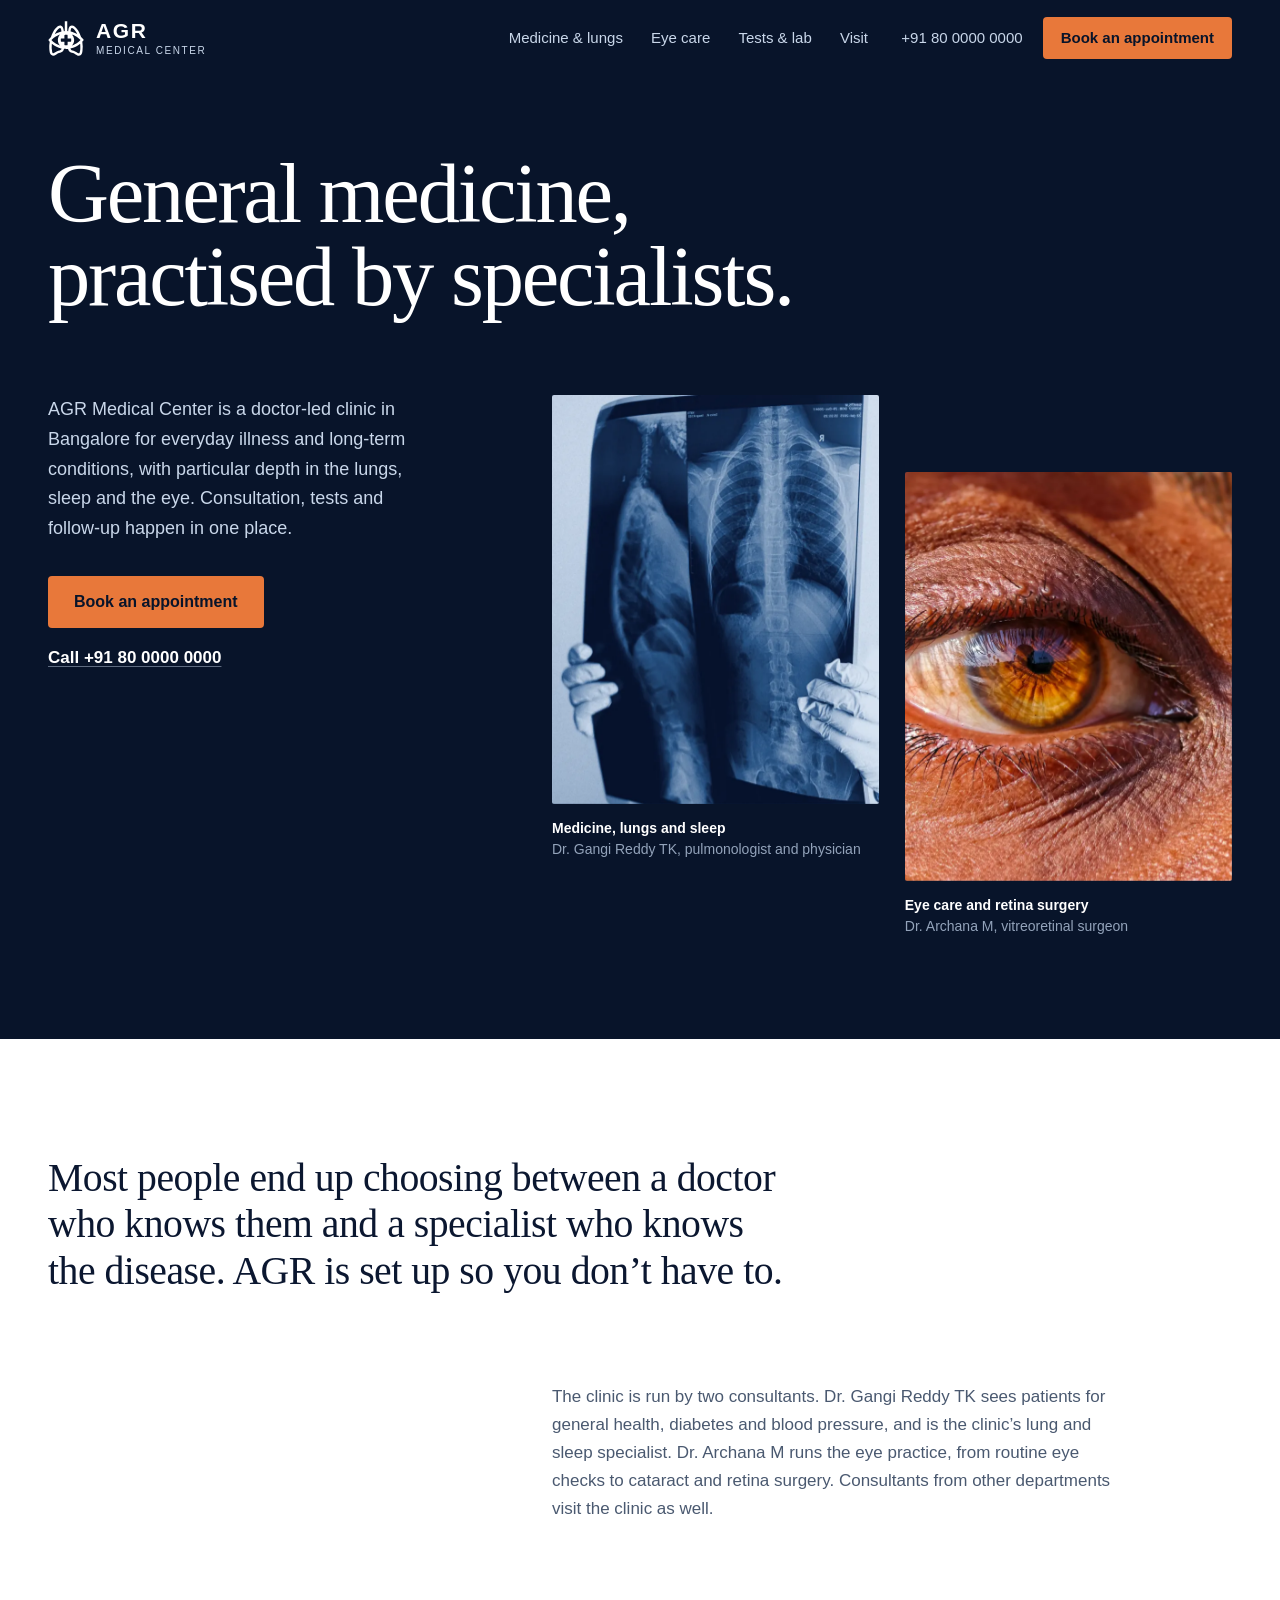
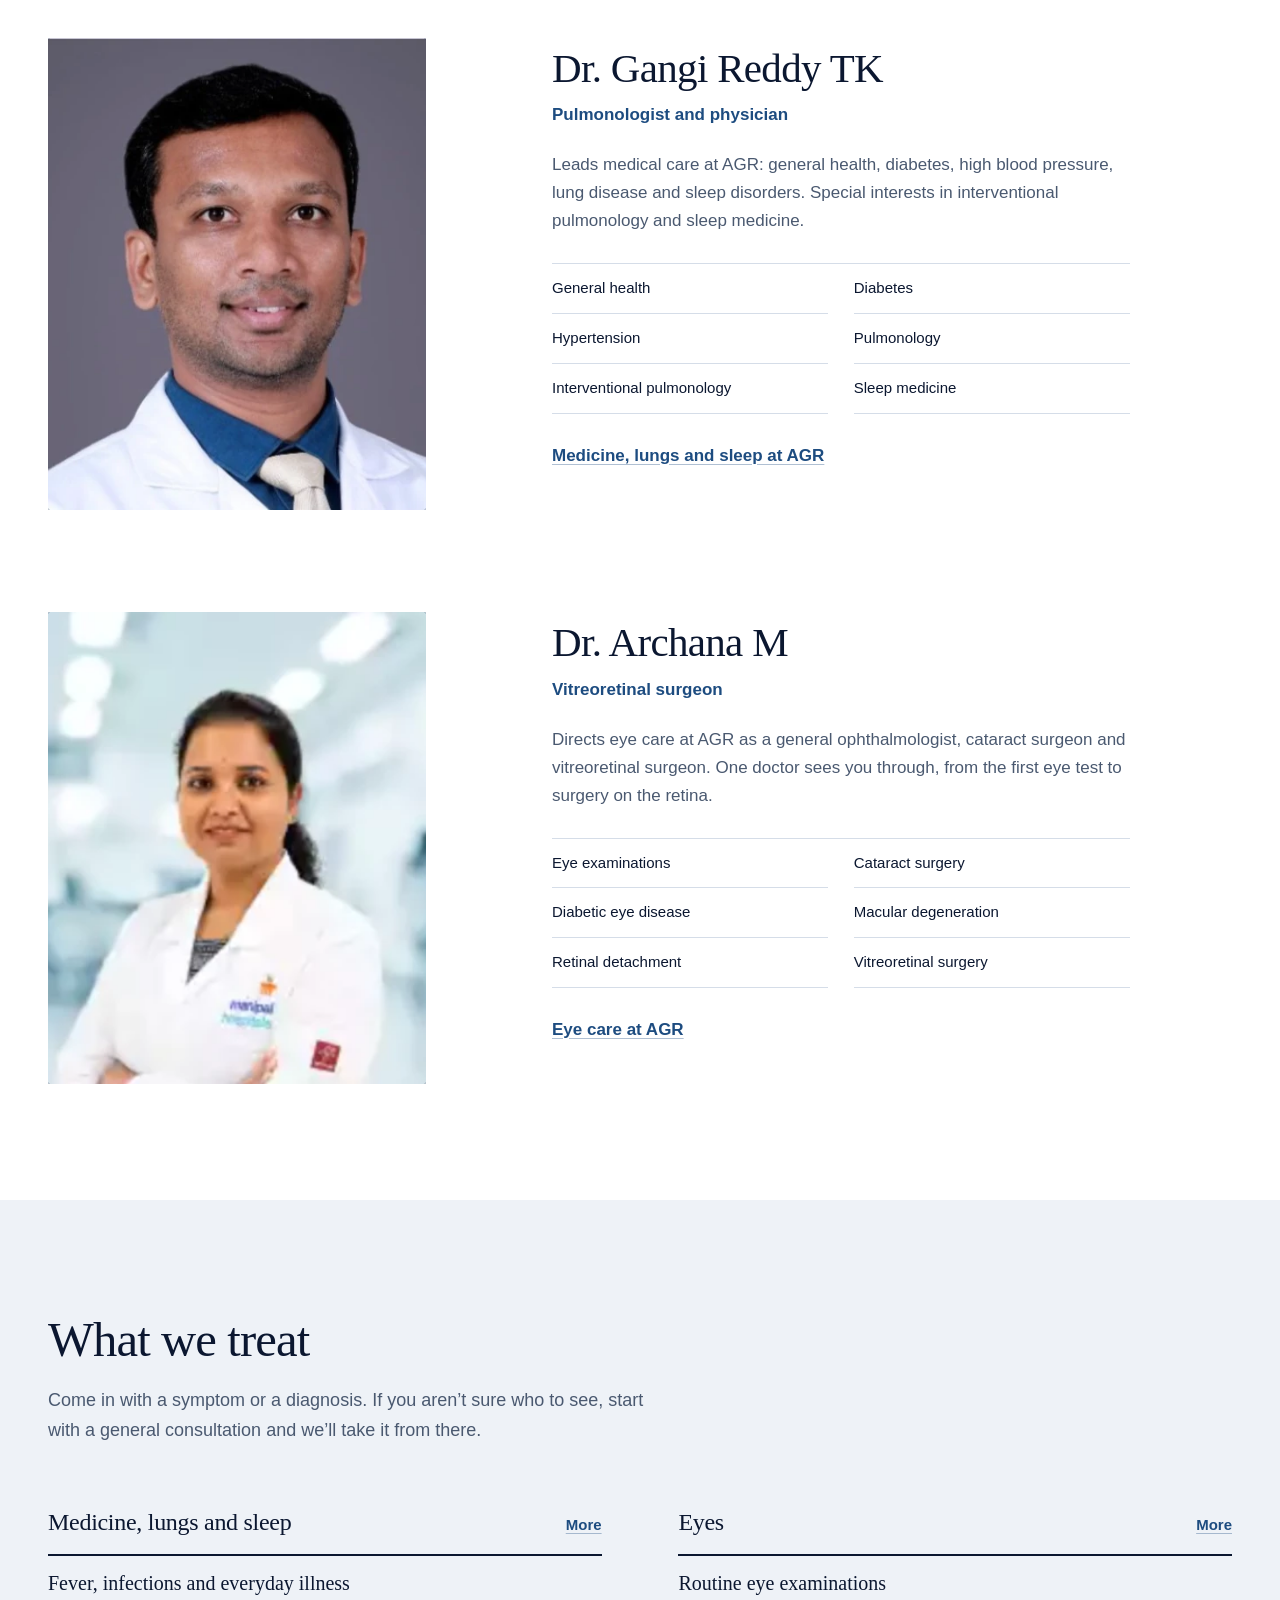
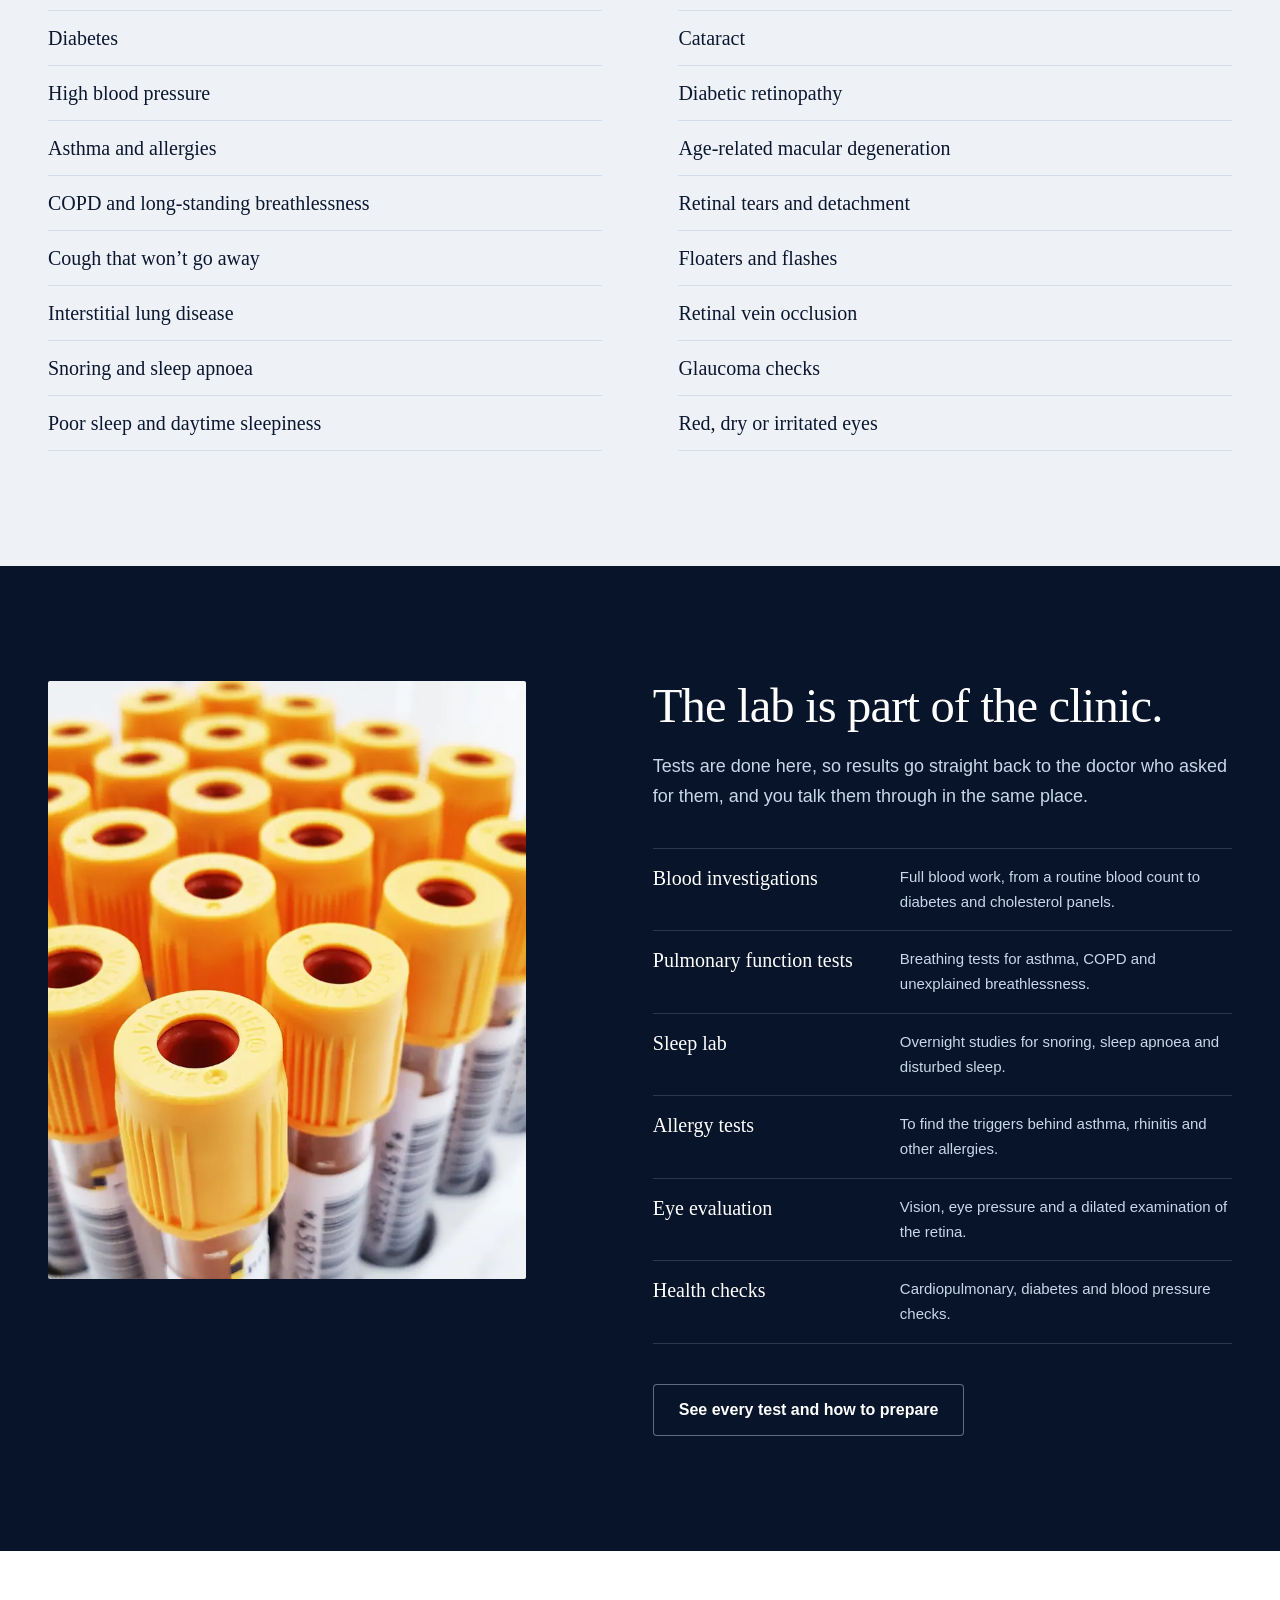
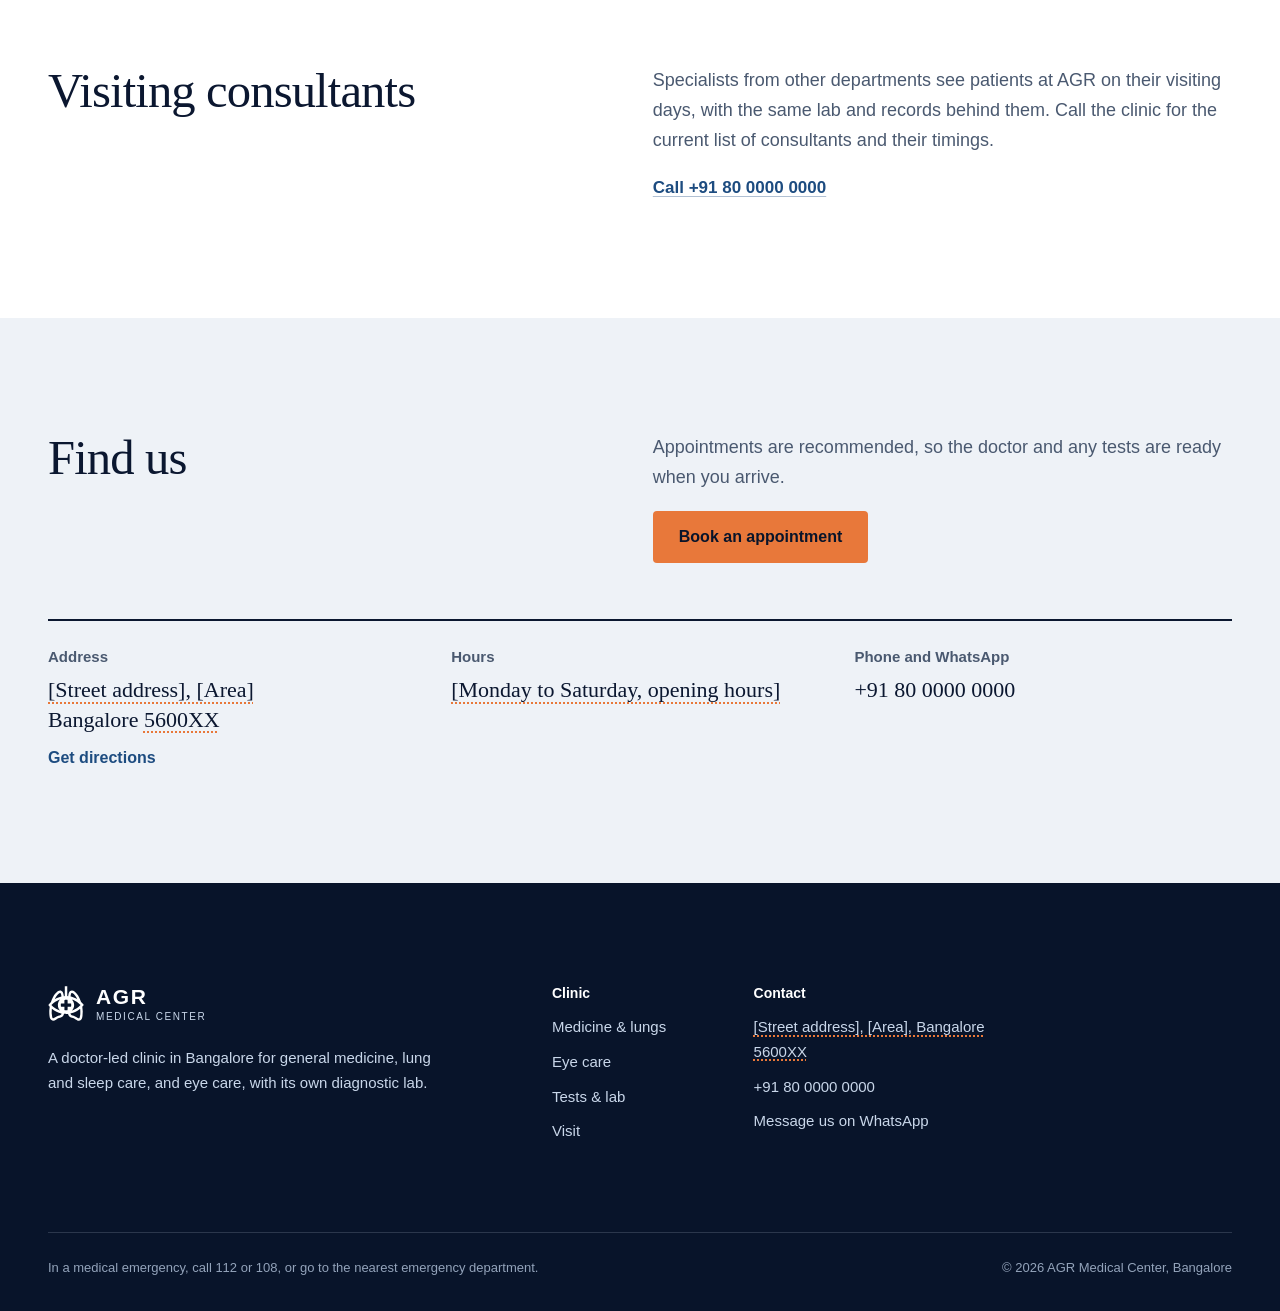
==== index.html @ 2301ff0f "Add AGR Medical Center website Moved from preetham1988/ftw-daily (agr-medical-center/) to the root o" ====
<!doctype html>
<html lang="en-IN">
<head>
  <meta charset="utf-8">
  <meta name="viewport" content="width=device-width, initial-scale=1">
  <title>AGR Medical Center, Bangalore | Medicine, lungs, sleep and eye care</title>
  <meta name="description" content="A doctor-led clinic in Bangalore. General medicine, diabetes and blood pressure care, pulmonology and sleep medicine with Dr. Gangi Reddy TK; eye care, cataract and retina surgery with Dr. Archana M. In-house lab.">
  <meta name="theme-color" content="#08142a">
  <link rel="icon" href="assets/img/favicon.svg" type="image/svg+xml">
  <link rel="apple-touch-icon" href="assets/img/apple-touch-icon.png">
  <link rel="preload" href="assets/fonts/newsreader-latin.woff2" as="font" type="font/woff2" crossorigin>
  <link rel="preload" href="assets/fonts/albert-sans-latin.woff2" as="font" type="font/woff2" crossorigin>
  <link rel="stylesheet" href="assets/css/site.css">
  <meta property="og:type" content="website">
  <meta property="og:site_name" content="AGR Medical Center">
  <meta property="og:title" content="AGR Medical Center, Bangalore">
  <meta property="og:description" content="General medicine, lungs, sleep and eye care, led by Dr. Gangi Reddy TK and Dr. Archana M.">
  <meta property="og:image" content="assets/img/og-image.jpg">
  <script type="application/ld+json">
  {
    "@context": "https://schema.org",
    "@type": "MedicalClinic",
    "name": "AGR Medical Center",
    "description": "Doctor-led clinic for general medicine, pulmonology, sleep medicine and ophthalmology, with an in-house diagnostic lab.",
    "logo": "assets/img/agr-logo-512.png",
    "telephone": "+91-80-0000-0000",
    "address": {
      "@type": "PostalAddress",
      "streetAddress": "[Street address], [Area]",
      "addressLocality": "Bangalore",
      "addressRegion": "Karnataka",
      "postalCode": "5600XX",
      "addressCountry": "IN"
    },
    "medicalSpecialty": ["PrimaryCare", "Pulmonary", "Optometric", "LaboratoryScience"],
    "availableService": [
      {"@type": "MedicalTest", "name": "Pulmonary function test"},
      {"@type": "MedicalTest", "name": "Sleep study"},
      {"@type": "MedicalTest", "name": "Allergy test"},
      {"@type": "MedicalTest", "name": "Blood investigations"},
      {"@type": "MedicalTest", "name": "Eye evaluation"}
    ],
    "employee": [
      {"@type": "Physician", "name": "Dr. Gangi Reddy TK", "description": "Pulmonologist and physician. Special interests: interventional pulmonology, sleep medicine."},
      {"@type": "Physician", "name": "Dr. Archana M", "description": "Vitreoretinal surgeon. General ophthalmology, cataract surgery and retina surgery."}
    ]
  }
  </script>
</head>
<body>
<!-- @header -->
<svg class="visually-hidden" aria-hidden="true" focusable="false"><symbol id="agr-mark" viewBox="0 0 690 670"><path fill="currentColor" fill-rule="evenodd" d="M 322 99.5 C 322 173.5,321.7 193.1,320.8 193.5 C 320.1 193.7,316.1 194,311.8 194.3 L 304.2 194.7 303 186.6 C 295.4 132.7,282.4 104.8,259.2 93.1 C 224.3 75.5,180.2 96.1,136.6 150.5 C 108.1 186.2,78.5 241.9,61.4 292.4 L 56 308.2 40.6 324.4 C 26.1 339.5,13.3 354.3,8.1 361.8 L 5.8 365.1 13.3 374.3 C 17.4 379.4,23.6 386.7,27.1 390.6 L 33.6 397.8 30.9 416.7 C 25.6 454.2,24.8 463.2,24.3 491.3 C 23.3 545.9,31.6 607.2,43.1 629 C 55.4 652.3,78 665.1,104.5 663.7 C 122.4 662.7,133.8 658.1,160.2 641.4 C 188.9 623.2,203.1 616.6,229.8 609.4 C 259.2 601.4,270.5 595.6,283.8 581.6 C 293.1 571.8,302.6 552.1,305.6 536.6 C 306.2 533,306.2 533,310.4 533.8 C 312.6 534.2,330.3 534.5,349.6 534.5 L 384.8 534.5 385.8 539 C 387.6 546.9,394.9 564.6,398.9 570.7 C 403.9 578.4,414.2 588.7,422.8 594.4 C 432.5 600.8,441.8 604.5,459.6 609.1 C 488.4 616.5,497.5 620.6,529.5 640.5 C 560.4 659.8,568.3 663,586.5 663.7 C 605.2 664.5,617.7 660.6,631 649.8 C 648.2 635.9,654.4 620.1,660.9 574.3 C 669 517.2,668 460.3,657.9 403.7 L 656.9 397.9 665.3 388.2 C 675.8 376,684 365.5,684 364.2 C 684 361.5,663.9 338.1,644.4 318 L 634.2 307.5 628.5 291 C 600.6 210.8,560.6 147,515.3 110.7 C 468.4 73.1,420.6 81.2,400.9 130.1 C 395.7 143.1,389.6 169.5,387.4 188.2 L 386.8 194 379.5 194 C 375.4 194,371.5 193.7,370.6 193.4 C 369.2 192.8,369 183.6,369 99.4 L 369 6 345.5 6 L 322 6 322 99.5 M 226.5 134.4 C 199.2 143.1,160.3 188.2,133.1 242.8 C 129.7 249.5,127.2 255,127.4 255 C 127.6 255,131.8 252.5,136.6 249.4 C 165.2 231.5,206.5 214.3,242.7 205.2 L 257.4 201.4 257.2 196.5 C 256.4 182.4,252.1 160.9,247.8 150 C 242 135.1,236.7 131.2,226.5 134.4 M 452.8 135 C 444.6 139.4,436.4 164.5,433.5 194.2 L 432.8 200.9 437.1 202 C 452.8 205.9,458.8 207.6,469 210.7 C 498.2 219.7,538.8 238.4,558.7 252.1 C 561.1 253.8,563 254.8,563 254.5 C 563 253.3,550.4 228.9,544.2 218.1 C 514.4 166.1,470 125.8,452.8 135 M 216.5 262.9 C 163.9 282.2,114.8 314.6,75.3 356.1 L 67 364.7 73.8 371.6 C 105.3 404.1,145.2 432.9,184 451.3 C 196.9 457.5,229.3 471,229.9 470.5 C 230.1 470.3,228.2 467.7,225.6 464.9 C 210.1 447.6,197.6 421.8,192.4 396.2 C 182.7 348.1,194.6 300.2,225.3 264.7 C 228 261.5,230.1 258.8,229.9 258.5 C 229.7 258.3,223.6 260.3,216.5 262.9 M 460 258.6 C 460 258.9,462.7 262.1,465.9 265.6 C 495.5 298,508.3 349.7,498.5 397.5 C 493.7 420.5,481.1 446,465.3 464.7 C 458.9 472.2,458.4 472.2,477 464.8 C 530.3 443.3,574.9 414,613.9 374.6 L 623.3 365.1 619.1 360.1 C 607.6 346.3,577.4 320,556.6 305.5 C 537.9 292.6,510.1 277.5,488.6 268.6 C 477.8 264.1,460 257.9,460 258.6 M 319.4 266.2 C 314.9 268.4,314.6 270.3,314.6 302.8 L 314.5 333.5 282.7 334 C 251 334.5,250.8 334.5,249 336.8 C 246.4 340,245.8 346.7,246.2 369.2 C 246.5 387.3,246.7 389.1,248.6 391.7 C 249.7 393.2,251.8 394.8,253.1 395.1 C 254.4 395.5,268.9 395.8,285.2 395.9 L 315 396 315 427.5 L 315 459.1 317.4 461.5 C 320.6 464.7,326.4 465.3,350.1 464.8 C 362.9 464.6,370.2 464.1,371.6 463.3 C 375.5 461,376 457.2,376 425.9 L 376 396 405.8 395.9 C 422.1 395.8,436.6 395.5,437.9 395.1 C 439.2 394.8,441.3 393.2,442.4 391.7 C 444.4 389,444.5 387.7,444.5 365.2 C 444.4 339.7,443.9 336.7,439.5 335 C 438 334.4,423.9 334,406.4 334 L 376 334 376 303.6 C 376 286.6,375.6 272,375 270.6 C 373.1 265.5,370.2 265,344.8 265.1 C 330.9 265.1,320.6 265.6,319.4 266.2 M 73.6 442.2 C 67.6 492.6,69.7 541.7,79.6 589.5 C 83.4 607.6,86.1 612.7,93.5 616.1 C 102.6 620.3,109.8 618,131.3 604.2 C 166.9 581.2,186.3 572.3,220 563.5 C 237.9 558.8,241.8 557.2,247.4 552 C 252 547.8,257 537.6,258.4 529.9 L 259 526.3 250.8 524.5 C 195.7 512.8,126.7 479.1,80.4 441.4 C 77.5 439,74.8 437,74.6 437 C 74.4 437,74 439.4,73.6 442.2 M 611.5 440.5 C 609.3 442.3,600.5 448.8,592 454.9 C 546.7 487.3,495.7 511,444.5 523.5 C 438.4 524.9,433 526.3,432.3 526.5 C 430.8 527,433.2 536.5,436.5 543 C 439.4 548.7,446.6 555.5,452.6 558.1 C 455.2 559.1,462.7 561.4,469.4 563.1 C 500.9 571,521.4 579.9,549 597.6 C 570.6 611.5,575.2 614.2,580.3 616.2 C 591.1 620.3,600.7 617.2,605.2 608 C 609.7 598.8,616.4 563.8,619.1 535.6 C 621.2 513.3,619.1 443.5,616.1 438.4 C 615.7 437.6,614.1 438.3,611.5 440.5"/></symbol></svg>
<a class="skip-link" href="#main">Skip to content</a>
<header class="site-header">
  <div class="wrap site-header__inner">
    <a class="brand" href="index.html" aria-label="AGR Medical Center, home">
      <svg class="brand__mark" aria-hidden="true" focusable="false"><use href="#agr-mark"></use></svg>
      <span class="brand__name"><span class="brand__agr">AGR</span><span class="brand__sub">Medical Center</span></span>
    </a>
    <nav class="nav" aria-label="Main">
      <ul>
        <li><a href="medicine.html">Medicine &amp; lungs</a></li>
        <li><a href="eye-care.html">Eye care</a></li>
        <li><a href="diagnostics.html">Tests &amp; lab</a></li>
        <li><a href="visit.html">Visit</a></li>
      </ul>
    </nav>
    <div class="header-actions">
      <a class="header-phone" href="tel:+918000000000">+91 80 0000 0000</a>
      <a class="btn btn--small" href="visit.html#book">Book an appointment</a>
    </div>
    <button class="menu-toggle" type="button" aria-expanded="false" aria-controls="mobile-menu">Menu</button>
  </div>
  <div class="mobile-menu" id="mobile-menu" hidden>
    <nav aria-label="Main">
      <ul>
        <li><a class="mobile-menu__link" href="index.html" aria-current="page">Home</a></li>
        <li><a class="mobile-menu__link" href="medicine.html">Medicine &amp; lungs</a></li>
        <li><a class="mobile-menu__link" href="eye-care.html">Eye care</a></li>
        <li><a class="mobile-menu__link" href="diagnostics.html">Tests &amp; lab</a></li>
        <li><a class="mobile-menu__link" href="visit.html">Visit</a></li>
      </ul>
    </nav>
    <div class="mobile-menu__foot">
      <a class="btn" href="visit.html#book">Book an appointment</a>
      <a class="btn btn--quiet" href="tel:+918000000000">Call +91 80 0000 0000</a>
    </div>
  </div>
</header>
<!-- /@header -->

<main id="main">

  <section class="hero" aria-labelledby="hero-title">
    <div class="wrap grid">
      <h1 class="hero__title" id="hero-title">General medicine, practised by specialists.</h1>

      <div class="hero__intro">
        <p class="hero__lead">AGR Medical Center is a doctor-led clinic in Bangalore for everyday illness and long-term conditions, with particular depth in the lungs, sleep and the eye. Consultation, tests and follow-up happen in one place.</p>
        <div class="hero__actions">
          <a class="btn" href="visit.html#book">Book an appointment</a>
          <a class="text-link text-link--light" href="tel:+918000000000">Call +91 80 0000 0000</a>
        </div>
      </div>

      <div class="hero__figures">
        <figure class="hero__fig hero__fig--lungs">
          <div class="frame frame--portrait">
            <img src="assets/img/lungs-xray-duo-720.webp"
                 srcset="assets/img/lungs-xray-duo-720.webp 720w, assets/img/lungs-xray-duo-1280.webp 1280w"
                 sizes="(max-width: 960px) 46vw, 28vw"
                 width="720" height="900" fetchpriority="high"
                 alt="A chest X-ray held up to the light, showing both lungs">
          </div>
          <figcaption><strong>Medicine, lungs and sleep</strong>Dr.&nbsp;Gangi Reddy&nbsp;TK, pulmonologist and physician</figcaption>
        </figure>
        <figure class="hero__fig hero__fig--eye">
          <div class="frame frame--portrait">
            <img src="assets/img/eye-iris-720.webp"
                 srcset="assets/img/eye-iris-720.webp 720w, assets/img/eye-iris-1400.webp 1400w"
                 sizes="(max-width: 960px) 46vw, 28vw"
                 width="720" height="895"
                 alt="Close-up of a brown eye">
          </div>
          <figcaption><strong>Eye care and retina surgery</strong>Dr.&nbsp;Archana&nbsp;M, vitreoretinal surgeon</figcaption>
        </figure>
      </div>
    </div>
  </section>

  <section class="section" aria-labelledby="doctors-title">
    <div class="wrap">
      <div class="grid">
        <p class="statement intro__statement">Most people end up choosing between a doctor who knows them and a specialist who knows the disease. AGR is set up so you don&rsquo;t have to.</p>
        <div class="intro__body">
          <p>The clinic is run by two consultants. Dr.&nbsp;Gangi Reddy&nbsp;TK sees patients for general health, diabetes and blood pressure, and is the clinic&rsquo;s lung and sleep specialist. Dr.&nbsp;Archana&nbsp;M runs the eye practice, from routine eye checks to cataract and retina surgery. Consultants from other departments visit the clinic as well.</p>
        </div>
      </div>

      <h2 class="visually-hidden" id="doctors-title">Your doctors</h2>
      <div class="doctors">
        <article class="doctor">
          <figure class="doctor__photo">
            <div class="frame frame--portrait">
              <img src="assets/img/dr-gangi-reddy.webp" width="502" height="538" loading="lazy" decoding="async"
                   alt="Dr. Gangi Reddy TK">
            </div>
          </figure>
          <div class="doctor__body">
            <h3 class="doctor__name">Dr.&nbsp;Gangi Reddy&nbsp;TK</h3>
            <p class="doctor__role">Pulmonologist and physician</p>
            <p class="doctor__text">Leads medical care at AGR: general health, diabetes, high blood pressure, lung disease and sleep disorders. Special interests in interventional pulmonology and sleep medicine.</p>
            <ul class="doctor__areas" aria-label="Areas of care">
              <li>General health</li>
              <li>Diabetes</li>
              <li>Hypertension</li>
              <li>Pulmonology</li>
              <li>Interventional pulmonology</li>
              <li>Sleep medicine</li>
            </ul>
            <a class="text-link doctor__link" href="medicine.html">Medicine, lungs and sleep at AGR</a>
          </div>
        </article>

        <article class="doctor">
          <figure class="doctor__photo">
            <div class="frame frame--portrait">
              <img src="assets/img/dr-archana.webp" width="508" height="420" loading="lazy" decoding="async"
                   alt="Dr. Archana M">
            </div>
          </figure>
          <div class="doctor__body">
            <h3 class="doctor__name">Dr.&nbsp;Archana&nbsp;M</h3>
            <p class="doctor__role">Vitreoretinal surgeon</p>
            <p class="doctor__text">Directs eye care at AGR as a general ophthalmologist, cataract surgeon and vitreoretinal surgeon. One doctor sees you through, from the first eye test to surgery on the retina.</p>
            <ul class="doctor__areas" aria-label="Areas of care">
              <li>Eye examinations</li>
              <li>Cataract surgery</li>
              <li>Diabetic eye disease</li>
              <li>Macular degeneration</li>
              <li>Retinal detachment</li>
              <li>Vitreoretinal surgery</li>
            </ul>
            <a class="text-link doctor__link" href="eye-care.html">Eye care at AGR</a>
          </div>
        </article>
      </div>
    </div>
  </section>

  <section class="section section--mist" aria-labelledby="treat-title">
    <div class="wrap">
      <h2 class="section-title" id="treat-title">What we treat</h2>
      <p class="section-intro">Come in with a symptom or a diagnosis. If you aren&rsquo;t sure who to see, start with a general consultation and we&rsquo;ll take it from there.</p>

      <div class="conditions">
        <div>
          <div class="conditions__head">
            <h3>Medicine, lungs and sleep</h3>
            <a class="text-link" href="medicine.html">More</a>
          </div>
          <ul class="plain-list">
            <li>Fever, infections and everyday illness</li>
            <li>Diabetes</li>
            <li>High blood pressure</li>
            <li>Asthma and allergies</li>
            <li>COPD and long-standing breathlessness</li>
            <li>Cough that won&rsquo;t go away</li>
            <li>Interstitial lung disease</li>
            <li>Snoring and sleep apnoea</li>
            <li>Poor sleep and daytime sleepiness</li>
          </ul>
        </div>
        <div>
          <div class="conditions__head">
            <h3>Eyes</h3>
            <a class="text-link" href="eye-care.html">More</a>
          </div>
          <ul class="plain-list">
            <li>Routine eye examinations</li>
            <li>Cataract</li>
            <li>Diabetic retinopathy</li>
            <li>Age-related macular degeneration</li>
            <li>Retinal tears and detachment</li>
            <li>Floaters and flashes</li>
            <li>Retinal vein occlusion</li>
            <li>Glaucoma checks</li>
            <li>Red, dry or irritated eyes</li>
          </ul>
        </div>
      </div>
    </div>
  </section>

  <section class="section section--dark" aria-labelledby="tests-title">
    <div class="wrap grid">
      <figure class="tests-band__media">
        <div class="frame frame--portrait">
          <img src="assets/img/lab-tubes-720.webp"
               srcset="assets/img/lab-tubes-720.webp 720w, assets/img/lab-tubes-1400.webp 1400w"
               sizes="(max-width: 720px) 90vw, 40vw"
               width="720" height="900" loading="lazy" decoding="async"
               alt="Blood samples in orange-capped tubes, ready for the lab">
        </div>
      </figure>
      <div class="tests-band__body on-dark">
        <h2 class="section-title" id="tests-title">The lab is part of the clinic.</h2>
        <p class="section-intro">Tests are done here, so results go straight back to the doctor who asked for them, and you talk them through in the same place.</p>
        <dl class="test-list">
          <div><dt>Blood investigations</dt><dd>Full blood work, from a routine blood count to diabetes and cholesterol panels.</dd></div>
          <div><dt>Pulmonary function tests</dt><dd>Breathing tests for asthma, COPD and unexplained breathlessness.</dd></div>
          <div><dt>Sleep lab</dt><dd>Overnight studies for snoring, sleep apnoea and disturbed sleep.</dd></div>
          <div><dt>Allergy tests</dt><dd>To find the triggers behind asthma, rhinitis and other allergies.</dd></div>
          <div><dt>Eye evaluation</dt><dd>Vision, eye pressure and a dilated examination of the retina.</dd></div>
          <div><dt>Health checks</dt><dd>Cardiopulmonary, diabetes and blood pressure checks.</dd></div>
        </dl>
        <a class="btn btn--quiet" href="diagnostics.html">See every test and how to prepare</a>
      </div>
    </div>
  </section>

  <section class="section" aria-labelledby="visiting-title">
    <div class="wrap grid">
      <div class="split__head">
        <h2 class="section-title" id="visiting-title">Visiting consultants</h2>
      </div>
      <div class="split__body">
        <p>Specialists from other departments see patients at AGR on their visiting days, with the same lab and records behind them. Call the clinic for the current list of consultants and their timings.</p>
        <p><a class="text-link" href="tel:+918000000000">Call +91 80 0000 0000</a></p>
      </div>
    </div>
  </section>

  <section class="section section--mist" aria-labelledby="find-title">
    <div class="wrap">
      <div class="grid">
        <div class="split__head">
          <h2 class="section-title" id="find-title">Find us</h2>
        </div>
        <div class="split__body">
          <p>Appointments are recommended, so the doctor and any tests are ready when you arrive.</p>
          <p><a class="btn" href="visit.html#book">Book an appointment</a></p>
        </div>
      </div>
      <div class="details">
        <div>
          <h3>Address</h3>
          <address><span class="placeholder">[Street address], [Area]</span><br>Bangalore <span class="placeholder">5600XX</span></address>
          <p class="details__more"><a class="text-link" href="https://www.google.com/maps/search/?api=1&amp;query=AGR+Medical+Center+Bangalore" target="_blank" rel="noopener">Get directions</a></p>
        </div>
        <div>
          <h3>Hours</h3>
          <p><span class="placeholder">[Monday to Saturday, opening hours]</span></p>
        </div>
        <div>
          <h3>Phone and WhatsApp</h3>
          <p><a href="tel:+918000000000">+91 80 0000 0000</a></p>
        </div>
      </div>
    </div>
  </section>

</main>

<!-- @footer -->
<footer class="site-footer">
  <div class="wrap">
    <div class="grid">
      <div class="site-footer__brand">
        <a class="brand" href="index.html" aria-label="AGR Medical Center, home">
          <svg class="brand__mark" aria-hidden="true" focusable="false"><use href="#agr-mark"></use></svg>
          <span class="brand__name"><span class="brand__agr">AGR</span><span class="brand__sub">Medical Center</span></span>
        </a>
        <p>A doctor-led clinic in Bangalore for general medicine, lung and sleep care, and eye care, with its own diagnostic lab.</p>
      </div>
      <div class="site-footer__col">
        <h2>Clinic</h2>
        <ul>
          <li><a href="medicine.html">Medicine &amp; lungs</a></li>
          <li><a href="eye-care.html">Eye care</a></li>
          <li><a href="diagnostics.html">Tests &amp; lab</a></li>
          <li><a href="visit.html">Visit</a></li>
        </ul>
      </div>
      <div class="site-footer__col site-footer__col--wide">
        <h2>Contact</h2>
        <address>
          <span class="placeholder">[Street address], [Area], Bangalore 5600XX</span>
          <a href="tel:+918000000000">+91 80 0000 0000</a>
          <a href="https://wa.me/918000000000">Message us on WhatsApp</a>
        </address>
      </div>
    </div>
    <div class="site-footer__base">
      <p>In a medical emergency, call 112 or 108, or go to the nearest emergency department.</p>
      <p>&copy; <span data-year>2026</span> AGR Medical Center, Bangalore</p>
    </div>
  </div>
</footer>
<script src="assets/js/site.js" defer></script>
<!-- /@footer -->
</body>
</html>
---- assets/css/site.css ----
/* AGR Medical Center
   Palette: midnight navy + deep blue, one orange accent.
   Type: Newsreader (headings), Albert Sans (text and interface). */

@font-face {
  font-family: 'Albert Sans';
  src: url('../fonts/albert-sans-latin.woff2') format('woff2');
  font-weight: 400 700;
  font-style: normal;
  font-display: swap;
}
@font-face {
  font-family: 'Newsreader';
  src: url('../fonts/newsreader-latin.woff2') format('woff2');
  font-weight: 300 600;
  font-style: normal;
  font-display: swap;
}
@font-face {
  font-family: 'Newsreader';
  src: url('../fonts/newsreader-italic-latin.woff2') format('woff2');
  font-weight: 300 500;
  font-style: italic;
  font-display: swap;
}

:root {
  --midnight: #08142a;
  --navy: #0f2445;
  --deep: #1d4c80;
  --sky: #c9d7ea;
  --sky-dim: #93a3ba;
  --mist: #eef2f7;
  --white: #ffffff;
  --ink: #0b1730;
  --slate: #4a5970;
  --line: #d5dde8;
  --line-dark: rgba(201, 215, 234, 0.18);
  --ember: #e8783a;
  --ember-hover: #f28c51;
  --ember-ink: #b4511a;
  --alert: #b42318;

  --serif: 'Newsreader', Georgia, 'Times New Roman', serif;
  --sans: 'Albert Sans', 'Helvetica Neue', Arial, sans-serif;

  --wrap: 1240px;
  --gutter: clamp(20px, 4vw, 48px);
  --col-gap: clamp(16px, 2vw, 28px);
  --section: clamp(72px, 9vw, 136px);
  --header-h: 76px;
}

*,
*::before,
*::after {
  box-sizing: border-box;
}

html {
  -webkit-text-size-adjust: 100%;
  scroll-padding-top: calc(var(--header-h) + 16px);
}

@media (prefers-reduced-motion: no-preference) {
  html {
    scroll-behavior: smooth;
  }
}

body {
  margin: 0;
  font-family: var(--sans);
  font-size: 1.0625rem;
  line-height: 1.65;
  color: var(--ink);
  background: var(--white);
  -webkit-font-smoothing: antialiased;
  -moz-osx-font-smoothing: grayscale;
  text-rendering: optimizeLegibility;
}

body.menu-open {
  overflow: hidden;
}

img {
  display: block;
  max-width: 100%;
  height: auto;
}

h1,
h2,
h3 {
  margin: 0;
  font-family: var(--serif);
  font-weight: 400;
  line-height: 1.1;
  letter-spacing: -0.012em;
  text-wrap: balance;
}

p {
  margin: 0 0 1em;
  text-wrap: pretty;
}

p:last-child {
  margin-bottom: 0;
}

a {
  color: inherit;
  text-underline-offset: 0.2em;
  text-decoration-thickness: 1px;
}

ul,
ol {
  margin: 0;
  padding: 0;
}

:focus-visible {
  outline: 2px solid var(--ember);
  outline-offset: 3px;
}

.visually-hidden {
  position: absolute !important;
  width: 1px;
  height: 1px;
  padding: 0;
  margin: -1px;
  overflow: hidden;
  clip: rect(0, 0, 0, 0);
  white-space: nowrap;
  border: 0;
}

.skip-link {
  position: absolute;
  left: 16px;
  top: -60px;
  z-index: 100;
  padding: 10px 16px;
  background: var(--ember);
  color: var(--midnight);
  font-weight: 600;
  text-decoration: none;
  border-radius: 4px;
}

.skip-link:focus {
  top: 12px;
}

.wrap {
  width: 100%;
  max-width: calc(var(--wrap) + 2 * var(--gutter));
  margin: 0 auto;
  padding: 0 var(--gutter);
}

.grid {
  display: grid;
  grid-template-columns: repeat(12, minmax(0, 1fr));
  column-gap: var(--col-gap);
}

/* ---------- Header ---------- */

.site-header {
  position: sticky;
  top: 0;
  z-index: 50;
  background: var(--midnight);
  color: var(--white);
  transition: box-shadow 0.25s ease;
}

.site-header.is-scrolled {
  box-shadow: 0 1px 0 var(--line-dark);
}

.site-header__inner {
  display: flex;
  align-items: center;
  gap: clamp(20px, 2.6vw, 40px);
  height: var(--header-h);
}

.brand {
  display: flex;
  align-items: center;
  gap: 12px;
  margin-right: auto;
  color: var(--white);
  text-decoration: none;
}

.brand__mark {
  flex: none;
  width: 36px;
  height: 35px;
}

.brand__name {
  display: flex;
  flex-direction: column;
  line-height: 1;
}

.brand__agr {
  font-size: 1.3125rem;
  font-weight: 700;
  letter-spacing: 0.08em;
}

.brand__sub {
  margin-top: 5px;
  font-size: 0.625rem;
  font-weight: 500;
  letter-spacing: 0.16em;
  text-transform: uppercase;
  color: var(--sky);
}

.nav ul {
  display: flex;
  gap: clamp(18px, 2.2vw, 32px);
  list-style: none;
}

.nav a {
  position: relative;
  display: block;
  padding: 8px 0;
  font-size: 0.9375rem;
  color: var(--sky);
  text-decoration: none;
  transition: color 0.2s ease;
}

.nav a:hover,
.nav a[aria-current='page'] {
  color: var(--white);
}

.nav a[aria-current='page']::after {
  content: '';
  position: absolute;
  left: 0;
  right: 0;
  bottom: 0;
  height: 2px;
  background: var(--ember);
}

.header-actions {
  display: flex;
  align-items: center;
  gap: 20px;
}

.header-phone {
  font-size: 0.9375rem;
  color: var(--sky);
  text-decoration: none;
  white-space: nowrap;
}

.header-phone:hover {
  color: var(--white);
}

.menu-toggle {
  display: none;
  min-height: 44px;
  padding: 0 16px;
  margin-right: -8px;
  background: transparent;
  color: var(--white);
  font: 600 0.9375rem/1 var(--sans);
  border: 1px solid var(--line-dark);
  border-radius: 4px;
  cursor: pointer;
}

.mobile-menu {
  position: fixed;
  inset: var(--header-h) 0 0 0;
  z-index: 49;
  display: flex;
  flex-direction: column;
  padding: 24px var(--gutter) 40px;
  background: var(--midnight);
  color: var(--white);
  overflow-y: auto;
}

.mobile-menu[hidden] {
  display: none;
}

.mobile-menu ul {
  list-style: none;
  border-top: 1px solid var(--line-dark);
}

.mobile-menu li {
  border-bottom: 1px solid var(--line-dark);
}

.mobile-menu a.mobile-menu__link {
  display: block;
  padding: 18px 0;
  font-family: var(--serif);
  font-size: 1.875rem;
  line-height: 1.15;
  text-decoration: none;
}

.mobile-menu a[aria-current='page'] {
  color: var(--ember);
}

.mobile-menu__foot {
  margin-top: auto;
  padding-top: 32px;
  display: grid;
  gap: 16px;
  color: var(--sky);
}

.mobile-menu__foot .btn {
  width: 100%;
}

/* ---------- Buttons and links ---------- */

.btn {
  display: inline-flex;
  align-items: center;
  justify-content: center;
  min-height: 52px;
  padding: 0 26px;
  background: var(--ember);
  color: var(--midnight);
  font: 600 1rem/1.2 var(--sans);
  text-align: center;
  text-decoration: none;
  border: 0;
  border-radius: 4px;
  cursor: pointer;
  transition: background-color 0.2s ease;
}

.btn:hover {
  background: var(--ember-hover);
}

.btn--small {
  min-height: 42px;
  padding: 0 18px;
  font-size: 0.9375rem;
}

.btn--quiet {
  background: transparent;
  color: var(--white);
  box-shadow: inset 0 0 0 1px rgba(201, 215, 234, 0.45);
}

.btn--quiet:hover {
  background: rgba(201, 215, 234, 0.1);
}

.btn--ink {
  background: var(--midnight);
  color: var(--white);
}

.btn--ink:hover {
  background: var(--deep);
}

.text-link {
  font-weight: 600;
  color: var(--deep);
  text-decoration: underline;
  text-decoration-color: rgba(29, 76, 128, 0.35);
  transition: text-decoration-color 0.2s ease;
}

.text-link:hover {
  text-decoration-color: currentColor;
}

.on-dark .text-link,
.text-link--light {
  color: var(--white);
  text-decoration-color: rgba(201, 215, 234, 0.45);
}

.on-dark .text-link:hover,
.text-link--light:hover {
  text-decoration-color: var(--ember);
}

/* ---------- Sections ---------- */

.section {
  padding: var(--section) 0;
}

.section--mist {
  background: var(--mist);
}

.section--dark {
  background: var(--midnight);
  color: var(--white);
}

/* Closing bands sit on the lighter navy so they stay distinct from the footer. */
.section--navy {
  background: var(--navy);
}

.section--tight {
  padding: clamp(56px, 7vw, 96px) 0;
}

.section--flush-top {
  padding-top: 0;
}

.section-title {
  font-size: clamp(2.125rem, 3.8vw, 3.25rem);
  line-height: 1.05;
  letter-spacing: -0.018em;
}

.section-intro {
  max-width: 34em;
  margin-top: 20px;
  font-size: 1.125rem;
  color: var(--slate);
}

.section--dark .section-intro {
  color: var(--sky);
}

.statement {
  font-family: var(--serif);
  font-size: clamp(1.75rem, 3.1vw, 2.75rem);
  line-height: 1.18;
  letter-spacing: -0.012em;
  font-weight: 400;
  text-wrap: balance;
}

/* ---------- Home hero ---------- */

.hero {
  padding: clamp(40px, 6vw, 88px) 0 clamp(72px, 8vw, 120px);
  background: var(--midnight);
  color: var(--white);
  overflow: hidden;
}

.hero__title {
  grid-column: 1 / span 10;
  font-size: clamp(2.75rem, 6.6vw, 6rem);
  font-weight: 340;
  line-height: 0.98;
  letter-spacing: -0.026em;
}

.hero__intro {
  grid-column: 1 / span 4;
  align-self: start;
  margin-top: clamp(48px, 6vw, 80px);
}

.hero__lead {
  font-size: 1.125rem;
  color: var(--sky);
}

.hero__actions {
  display: flex;
  flex-wrap: wrap;
  align-items: center;
  gap: 16px 24px;
  margin-top: 32px;
}

.hero__figures {
  grid-column: 6 / span 7;
  display: grid;
  grid-template-columns: 1fr 1fr;
  gap: var(--col-gap);
  margin-top: clamp(48px, 6vw, 80px);
}

.hero__fig {
  margin: 0;
}

.hero__fig--eye {
  margin-top: clamp(40px, 6vw, 88px);
}

.frame {
  position: relative;
  overflow: hidden;
  background: var(--navy);
  border-radius: 2px;
}

.frame img {
  width: 100%;
  height: 100%;
  object-fit: cover;
}

.frame--portrait {
  aspect-ratio: 4 / 5;
}

.frame--landscape {
  aspect-ratio: 3 / 2;
}

.frame--wide {
  aspect-ratio: 16 / 9;
}

figcaption {
  margin-top: 14px;
  font-size: 0.875rem;
  line-height: 1.5;
  color: var(--slate);
}

.on-dark figcaption,
.section--dark figcaption,
.hero figcaption,
.page-hero figcaption {
  color: var(--sky-dim);
}

figcaption strong {
  display: block;
  font-weight: 600;
  color: var(--ink);
}

.hero figcaption strong,
.page-hero figcaption strong,
.section--dark figcaption strong {
  color: var(--white);
}

/* One orchestrated entrance, on the hero only. */
@media (prefers-reduced-motion: no-preference) {
  .hero__title,
  .page-hero__title {
    animation: rise 0.9s cubic-bezier(0.2, 0.7, 0.2, 1) both;
  }
  .hero__intro,
  .page-hero__lead,
  .page-hero__actions {
    animation: rise 0.9s 0.12s cubic-bezier(0.2, 0.7, 0.2, 1) both;
  }
  .hero__fig .frame,
  .page-hero__figure .frame {
    animation: unveil 1.3s 0.2s cubic-bezier(0.65, 0, 0.25, 1) both;
  }
  .hero__fig--eye .frame {
    animation-delay: 0.38s;
  }
  .hero__fig .frame img,
  .page-hero__figure .frame img {
    animation: settle 1.8s 0.2s cubic-bezier(0.2, 0.7, 0.2, 1) both;
  }
  .hero__fig--eye .frame img {
    animation-delay: 0.38s;
  }
}

@keyframes rise {
  from {
    opacity: 0;
    transform: translateY(18px);
  }
  to {
    opacity: 1;
    transform: none;
  }
}

@keyframes unveil {
  from {
    clip-path: inset(100% 0 0 0);
  }
  to {
    clip-path: inset(0 0 0 0);
  }
}

@keyframes settle {
  from {
    transform: scale(1.08);
  }
  to {
    transform: none;
  }
}

/* ---------- Home: intro + doctors ---------- */

.intro__statement {
  grid-column: 1 / span 9;
}

.intro__body {
  grid-column: 6 / span 6;
  margin-top: clamp(28px, 4vw, 48px);
  color: var(--slate);
}

.doctors {
  margin-top: clamp(72px, 9vw, 128px);
  display: grid;
  gap: clamp(64px, 8vw, 112px);
}

.doctor {
  display: grid;
  grid-template-columns: repeat(12, minmax(0, 1fr));
  column-gap: var(--col-gap);
  align-items: start;
}

.doctor__photo {
  grid-column: 1 / span 4;
  max-width: 380px;
  margin: 0;
}

.doctor__photo img {
  object-position: 50% 22%;
}

.doctor__body {
  grid-column: 6 / span 6;
  padding-top: 8px;
}

.doctor__name {
  font-size: clamp(2rem, 3.2vw, 2.75rem);
  letter-spacing: -0.016em;
}

.doctor__role {
  margin-top: 10px;
  font-size: 1.0625rem;
  font-weight: 600;
  color: var(--deep);
}

.doctor__text {
  margin-top: 22px;
  color: var(--slate);
  max-width: 36em;
}

.doctor__areas {
  margin-top: 28px;
  display: grid;
  grid-template-columns: repeat(2, minmax(0, 1fr));
  column-gap: var(--col-gap);
  list-style: none;
  border-top: 1px solid var(--line);
  max-width: 34em;
}

.doctor__areas li {
  padding: 12px 0;
  border-bottom: 1px solid var(--line);
  font-size: 0.9375rem;
}

.doctor__link {
  display: inline-block;
  margin-top: 28px;
}

/* ---------- Lists of conditions ---------- */

.conditions {
  margin-top: clamp(40px, 5vw, 64px);
  display: grid;
  grid-template-columns: repeat(2, minmax(0, 1fr));
  column-gap: clamp(32px, 6vw, 96px);
  row-gap: 56px;
}

.conditions__head {
  display: flex;
  align-items: baseline;
  justify-content: space-between;
  gap: 16px;
  padding-bottom: 16px;
  border-bottom: 2px solid var(--ink);
}

.conditions__head h3 {
  font-size: 1.5rem;
}

.conditions__head a {
  flex: none;
  font-size: 0.9375rem;
}

.plain-list {
  list-style: none;
}

.plain-list li {
  padding: 14px 0;
  border-bottom: 1px solid var(--line);
  font-family: var(--serif);
  font-size: 1.25rem;
  line-height: 1.3;
}

.section--dark .plain-list li,
.on-dark .plain-list li {
  border-color: var(--line-dark);
}

.plain-list--two {
  display: grid;
  grid-template-columns: repeat(2, minmax(0, 1fr));
  column-gap: var(--col-gap);
}

/* ---------- Home: tests band ---------- */

.tests-band__media {
  grid-column: 1 / span 5;
  margin: 0;
}

.tests-band__body {
  grid-column: 7 / span 6;
  align-self: center;
}

.test-list {
  margin: 36px 0 40px;
  border-top: 1px solid var(--line-dark);
}

.test-list div {
  display: grid;
  grid-template-columns: minmax(0, 2fr) minmax(0, 3fr);
  gap: 8px var(--col-gap);
  padding: 16px 0;
  border-bottom: 1px solid var(--line-dark);
}

.test-list dt {
  font-family: var(--serif);
  font-size: 1.25rem;
  line-height: 1.3;
}

.test-list dd {
  margin: 0;
  font-size: 0.9375rem;
  color: var(--sky);
}

/* ---------- Home: visiting + find us ---------- */

.split__head {
  grid-column: 1 / span 5;
}

.split__body {
  grid-column: 7 / span 6;
  font-size: 1.125rem;
  color: var(--slate);
}

.split__body .text-link {
  font-size: 1.0625rem;
}

.details {
  margin-top: clamp(40px, 5vw, 56px);
  display: grid;
  grid-template-columns: repeat(3, minmax(0, 1fr));
  gap: 32px var(--col-gap);
  border-top: 2px solid var(--ink);
  padding-top: 28px;
}

.details h3 {
  font-family: var(--sans);
  font-size: 0.9375rem;
  font-weight: 600;
  letter-spacing: 0;
  color: var(--slate);
  margin-bottom: 10px;
}

.details p,
.details address {
  font-family: var(--serif);
  font-size: 1.375rem;
  line-height: 1.35;
  font-style: normal;
}

.details a {
  text-decoration: none;
}

.details a:hover {
  text-decoration: underline;
}

.details__more {
  margin-top: 12px;
}

.details .details__more {
  font-family: var(--sans);
  font-size: 1rem;
}

/* Content still to be supplied by the clinic: dotted orange underline. */
.placeholder {
  text-decoration: underline dotted var(--ember);
  text-decoration-thickness: 2px;
  text-underline-offset: 0.22em;
}

/* ---------- Inner page hero ---------- */

.page-hero {
  padding: clamp(40px, 6vw, 88px) 0 clamp(64px, 8vw, 112px);
  background: var(--midnight);
  color: var(--white);
  overflow: hidden;
}

.page-hero__text {
  grid-column: 1 / span 7;
  align-self: end;
}

.page-hero__title {
  font-size: clamp(2.625rem, 5.6vw, 5rem);
  font-weight: 350;
  line-height: 1;
  letter-spacing: -0.024em;
}

.page-hero__lead {
  max-width: 30em;
  margin-top: 28px;
  font-size: 1.1875rem;
  color: var(--sky);
}

.page-hero__actions {
  display: flex;
  flex-wrap: wrap;
  gap: 16px 24px;
  align-items: center;
  margin-top: 36px;
}

.page-hero__figure {
  grid-column: 9 / span 4;
  margin: 0;
}

.page-hero__figure--wide {
  grid-column: 8 / span 5;
}

.page-hero__figure .frame img {
  object-position: 50% 22%;
}

/* ---------- Chapters (practice pages) ---------- */

.chapter {
  align-items: start;
}

.chapter + .chapter {
  margin-top: clamp(80px, 10vw, 144px);
}

.chapter__rail {
  grid-column: 1 / span 4;
  position: sticky;
  top: calc(var(--header-h) + 32px);
}

.chapter__rail .frame {
  margin-top: 32px;
}

.chapter__rail figure {
  margin: 0;
}

.chapter__body {
  grid-column: 6 / span 7;
}

.chapter__body > p {
  max-width: 36em;
}

.chapter__lede {
  font-family: var(--serif);
  font-size: clamp(1.375rem, 2vw, 1.75rem);
  line-height: 1.32;
  margin-bottom: 24px;
}

.chapter__body p:not(.chapter__lede) {
  color: var(--slate);
}

.section--dark .chapter__body p:not(.chapter__lede) {
  color: var(--sky);
}

.chapter__body h3 {
  margin: 48px 0 16px;
  font-size: 1.5rem;
}

.chapter__body .after-list {
  margin-top: 24px;
}

.chapter__body .plain-list {
  margin-top: 8px;
  border-top: 1px solid var(--line);
}

.section--dark .chapter__body .plain-list {
  border-color: var(--line-dark);
}

.note {
  margin-top: 40px;
  padding: 28px 32px;
  background: var(--mist);
  border-radius: 4px;
}

.section--mist .note {
  background: var(--white);
}

.note h3 {
  margin: 0 0 10px;
  font-size: 1.375rem;
}

.note p {
  color: var(--slate);
}

/* Same-day eye symptoms */
.urgent {
  display: grid;
  grid-template-columns: repeat(12, minmax(0, 1fr));
  column-gap: var(--col-gap);
  align-items: center;
  padding: clamp(32px, 4vw, 56px);
  background: var(--midnight);
  color: var(--white);
  border-radius: 4px;
}

.urgent__text {
  grid-column: 1 / span 8;
}

.urgent__text h2 {
  font-size: clamp(1.75rem, 2.8vw, 2.375rem);
  color: var(--white);
}

.urgent__text p {
  margin-top: 14px;
  color: var(--sky);
  max-width: 40em;
}

.urgent__action {
  grid-column: 10 / span 3;
  justify-self: end;
}

/* Tests used in a practice */
.related {
  display: grid;
  grid-template-columns: repeat(3, minmax(0, 1fr));
  gap: 0 var(--col-gap);
  margin-top: 40px;
  list-style: none;
  border-top: 1px solid var(--line);
}

.related a {
  display: block;
  padding: 20px 0;
  border-bottom: 1px solid var(--line);
  text-decoration: none;
}

.related strong {
  display: block;
  font-family: var(--serif);
  font-size: 1.3125rem;
  font-weight: 400;
  line-height: 1.25;
}

.related span {
  display: block;
  margin-top: 4px;
  font-size: 0.9375rem;
  color: var(--slate);
}

.related a:hover strong {
  text-decoration: underline;
  text-decoration-thickness: 1px;
  text-underline-offset: 0.18em;
}

/* Closing call to action */
.cta-band__title {
  grid-column: 1 / span 7;
  font-size: clamp(2.25rem, 4.2vw, 3.75rem);
  line-height: 1.02;
  letter-spacing: -0.02em;
}

.cta-band__body {
  grid-column: 9 / span 4;
  align-self: end;
  color: var(--sky);
}

.cta-band__body .btn {
  margin-top: 24px;
}

.cta-band__body .text-link {
  display: inline-block;
  margin-top: 18px;
}

/* ---------- Diagnostics ---------- */

.test {
  padding: clamp(48px, 6vw, 80px) 0;
  border-top: 1px solid var(--line);
  align-items: start;
}

.test:first-child {
  border-top: 0;
  padding-top: 0;
}

.test__head {
  grid-column: 1 / span 4;
}

.test__head h2 {
  font-size: clamp(1.875rem, 2.8vw, 2.5rem);
  line-height: 1.08;
}

.test__for {
  margin-top: 14px;
  font-size: 0.9375rem;
  color: var(--slate);
}

.test__body {
  grid-column: 6 / span 4;
}

.test__body > p:first-child {
  font-family: var(--serif);
  font-size: 1.3125rem;
  line-height: 1.4;
}

.test__prep {
  margin-top: 24px;
  padding-top: 18px;
  border-top: 2px solid var(--ink);
}

.test__prep h3 {
  font-family: var(--sans);
  font-size: 0.9375rem;
  font-weight: 600;
  letter-spacing: 0;
  margin-bottom: 6px;
}

.test__prep p {
  font-size: 0.9375rem;
  color: var(--slate);
}

.test__media {
  grid-column: 10 / span 3;
  margin: 0;
}

.checks {
  margin-top: 24px;
  list-style: none;
  border-top: 1px solid var(--line);
}

.checks li {
  padding: 16px 0;
  border-bottom: 1px solid var(--line);
}

.checks strong {
  display: block;
  font-family: var(--serif);
  font-size: 1.25rem;
  font-weight: 400;
}

.checks span {
  display: block;
  margin-top: 2px;
  font-size: 0.9375rem;
  color: var(--slate);
}

/* ---------- Visit / booking ---------- */

.booking {
  align-items: start;
}

.booking__form {
  grid-column: 1 / span 7;
}

.booking__aside {
  grid-column: 9 / span 4;
  position: sticky;
  top: calc(var(--header-h) + 32px);
}

.form {
  display: grid;
  gap: 28px;
  margin-top: 40px;
}

.form__row {
  display: grid;
  grid-template-columns: repeat(2, minmax(0, 1fr));
  gap: 28px var(--col-gap);
}

.field {
  display: grid;
  gap: 8px;
}

.field label,
.field legend {
  font-weight: 600;
  font-size: 0.9375rem;
}

.field .hint {
  font-weight: 400;
  color: var(--slate);
}

.field input,
.field select,
.field textarea {
  width: 100%;
  min-height: 52px;
  padding: 12px 16px;
  font: 400 1rem/1.4 var(--sans);
  color: var(--ink);
  background: var(--white);
  border: 1px solid #b8c4d4;
  border-radius: 4px;
  transition: border-color 0.15s ease, box-shadow 0.15s ease;
}

.field textarea {
  min-height: 128px;
  resize: vertical;
}

.field input:focus,
.field select:focus,
.field textarea:focus {
  outline: none;
  border-color: var(--deep);
  box-shadow: 0 0 0 3px rgba(29, 76, 128, 0.18);
}

.field[data-invalid] input {
  border-color: var(--alert);
}

.field__error {
  font-size: 0.875rem;
  color: var(--alert);
}

.field__error:empty {
  display: none;
}

fieldset.field {
  margin: 0;
  padding: 0;
  border: 0;
}

.choices {
  display: grid;
  grid-template-columns: repeat(2, minmax(0, 1fr));
  gap: 12px;
  margin-top: 8px;
}

.choice {
  position: relative;
  display: block;
  cursor: pointer;
}

.choice input {
  position: absolute;
  opacity: 0;
  width: 1px;
  height: 1px;
}

.choice span {
  display: block;
  height: 100%;
  padding: 16px 18px;
  background: var(--white);
  border: 1px solid #b8c4d4;
  border-radius: 4px;
  transition: border-color 0.15s ease, background-color 0.15s ease;
}

.choice strong {
  display: block;
  font-weight: 600;
}

.choice small {
  display: block;
  margin-top: 2px;
  font-size: 0.875rem;
  color: var(--slate);
}

.choice input:checked + span {
  border-color: var(--deep);
  background: #f2f6fb;
  box-shadow: inset 0 0 0 1px var(--deep);
}

.choice input:focus-visible + span {
  outline: 2px solid var(--ember);
  outline-offset: 3px;
}

.form__submit {
  display: flex;
  flex-wrap: wrap;
  align-items: center;
  gap: 16px 24px;
}

.form__fine {
  font-size: 0.875rem;
  color: var(--slate);
  max-width: 36em;
}

.contact-card {
  padding: 32px;
  background: var(--midnight);
  color: var(--white);
  border-radius: 4px;
}

.contact-card h2 {
  font-size: 1.75rem;
}

.contact-card dl {
  margin: 24px 0 28px;
}

.contact-card div {
  padding: 14px 0;
  border-top: 1px solid var(--line-dark);
}

.contact-card dt {
  font-size: 0.875rem;
  color: var(--sky-dim);
}

.contact-card dd {
  margin: 4px 0 0;
  font-family: var(--serif);
  font-size: 1.25rem;
  line-height: 1.35;
}

.contact-card dd a {
  text-decoration: none;
}

.contact-card dd a:hover {
  text-decoration: underline;
}

.contact-card .btn {
  width: 100%;
}

.steps {
  margin-top: clamp(40px, 5vw, 56px);
  display: grid;
  grid-template-columns: repeat(4, minmax(0, 1fr));
  gap: 40px var(--col-gap);
  list-style: none;
  counter-reset: step;
}

.steps li {
  counter-increment: step;
  padding-top: 20px;
  border-top: 2px solid var(--ink);
}

.steps li::before {
  content: counter(step);
  display: block;
  margin-bottom: 18px;
  font-family: var(--serif);
  font-size: 2.5rem;
  line-height: 1;
  color: var(--deep);
}

.steps h3 {
  font-size: 1.375rem;
  margin-bottom: 10px;
}

.steps p {
  font-size: 0.9375rem;
  color: var(--slate);
}

.emergency {
  padding: 22px 0;
  background: var(--navy);
  color: var(--sky);
  font-size: 0.9375rem;
}

.emergency strong {
  color: var(--white);
}

.emergency a {
  color: var(--white);
  font-weight: 600;
}

/* ---------- Footer ---------- */

.site-footer {
  padding: clamp(64px, 8vw, 104px) 0 32px;
  background: var(--midnight);
  color: var(--sky);
  font-size: 0.9375rem;
}

.site-footer a {
  text-decoration: none;
}

.site-footer a:hover {
  color: var(--white);
  text-decoration: underline;
}

.site-footer__brand {
  grid-column: 1 / span 5;
}

.site-footer__brand .brand {
  margin-bottom: 24px;
}

.site-footer__brand p {
  max-width: 26em;
}

.site-footer__col {
  grid-column: span 2;
}

.site-footer__col--wide {
  grid-column: span 3;
}

.site-footer__col:first-of-type {
  grid-column: 7 / span 2;
}

.site-footer h2 {
  margin-bottom: 14px;
  font-family: var(--sans);
  font-size: 0.875rem;
  font-weight: 600;
  letter-spacing: 0;
  color: var(--white);
}

.site-footer ul {
  list-style: none;
  display: grid;
  gap: 10px;
}

.site-footer address {
  font-style: normal;
  display: grid;
  gap: 10px;
}

.site-footer__base {
  margin-top: clamp(56px, 7vw, 88px);
  padding-top: 24px;
  border-top: 1px solid var(--line-dark);
  display: flex;
  flex-wrap: wrap;
  justify-content: space-between;
  gap: 12px 32px;
  font-size: 0.8125rem;
  color: var(--sky-dim);
}

.site-footer__base p {
  margin: 0;
}

/* ---------- Responsive ---------- */

@media (max-width: 1120px) {
  .header-phone {
    display: none;
  }
}

@media (max-width: 960px) {
  :root {
    --header-h: 68px;
  }
  .nav,
  .header-actions {
    display: none;
  }
  .menu-toggle {
    display: inline-flex;
    align-items: center;
  }

  .hero__title {
    grid-column: 1 / -1;
  }
  .hero__intro {
    grid-column: 1 / -1;
    margin-top: 28px;
    max-width: 34em;
  }
  .hero__figures {
    grid-column: 1 / -1;
    margin-top: 48px;
  }

  .intro__statement,
  .intro__body {
    grid-column: 1 / -1;
  }

  .doctor__photo {
    grid-column: 1 / span 5;
  }
  .doctor__body {
    grid-column: 7 / span 6;
  }

  .tests-band__media {
    grid-column: 1 / span 5;
  }
  .tests-band__body {
    grid-column: 7 / span 6;
  }

  .page-hero__text {
    grid-column: 1 / span 7;
  }
  .page-hero__figure,
  .page-hero__figure--wide {
    grid-column: 9 / span 4;
  }

  .chapter__rail {
    grid-column: 1 / span 5;
  }
  .chapter__body {
    grid-column: 7 / span 6;
  }

  .test__head {
    grid-column: 1 / span 5;
  }
  .test__body {
    grid-column: 7 / span 6;
  }
  .test__media {
    grid-column: 7 / span 6;
    margin-top: 32px;
  }

  .booking__form,
  .booking__aside {
    grid-column: 1 / -1;
  }
  .booking__aside {
    position: static;
    margin-top: 56px;
  }

  .steps {
    grid-template-columns: repeat(2, minmax(0, 1fr));
  }

  .urgent__text {
    grid-column: 1 / -1;
  }
  .urgent__action {
    grid-column: 1 / -1;
    justify-self: start;
    margin-top: 24px;
  }

  .cta-band__title,
  .cta-band__body {
    grid-column: 1 / -1;
  }
  .cta-band__body {
    margin-top: 24px;
    max-width: 30em;
  }

  .related {
    grid-template-columns: repeat(2, minmax(0, 1fr));
  }

  .site-footer__brand {
    grid-column: 1 / -1;
    margin-bottom: 40px;
  }
  .site-footer__col,
  .site-footer__col:first-of-type {
    grid-column: span 4;
  }
}

@media (max-width: 720px) {
  body {
    font-size: 1rem;
  }

  .hero__figures {
    gap: 12px;
  }
  .hero__fig--eye {
    margin-top: 36px;
  }
  .hero figcaption {
    font-size: 0.8125rem;
  }

  .doctor__photo,
  .doctor__body,
  .tests-band__media,
  .tests-band__body,
  .split__head,
  .split__body,
  .page-hero__text,
  .page-hero__figure,
  .page-hero__figure--wide,
  .chapter__rail,
  .chapter__body,
  .test__head,
  .test__body,
  .test__media {
    grid-column: 1 / -1;
  }

  .doctor__photo {
    max-width: 300px;
  }
  .doctor__body {
    margin-top: 28px;
  }
  .doctor__areas {
    grid-template-columns: 1fr;
  }

  .tests-band__media {
    max-width: 420px;
  }
  .tests-band__body {
    margin-top: 40px;
  }
  .test-list div {
    grid-template-columns: 1fr;
    gap: 4px;
  }

  .split__body {
    margin-top: 20px;
  }

  .conditions {
    grid-template-columns: 1fr;
  }

  .details {
    grid-template-columns: 1fr;
    gap: 24px;
  }

  .page-hero__figure,
  .page-hero__figure--wide {
    margin-top: 44px;
    max-width: 320px;
  }
  .page-hero__figure--wide {
    max-width: none;
  }

  .chapter__rail {
    position: static;
  }
  .chapter__rail .frame {
    margin-top: 24px;
  }
  .chapter__body {
    margin-top: 32px;
  }

  .plain-list--two {
    grid-template-columns: 1fr;
  }

  .test__body {
    margin-top: 20px;
  }

  .form__row,
  .choices {
    grid-template-columns: 1fr;
  }

  .steps {
    grid-template-columns: 1fr;
  }

  .related {
    grid-template-columns: 1fr;
  }

  .note {
    padding: 24px;
  }

  .contact-card {
    padding: 24px;
  }

  .site-footer__col,
  .site-footer__col:first-of-type,
  .site-footer__col--wide {
    grid-column: 1 / -1;
    margin-bottom: 28px;
  }
}

@media print {
  .site-header,
  .mobile-menu,
  .emergency,
  .hero__figures {
    display: none;
  }
  body {
    color: #000;
  }
}
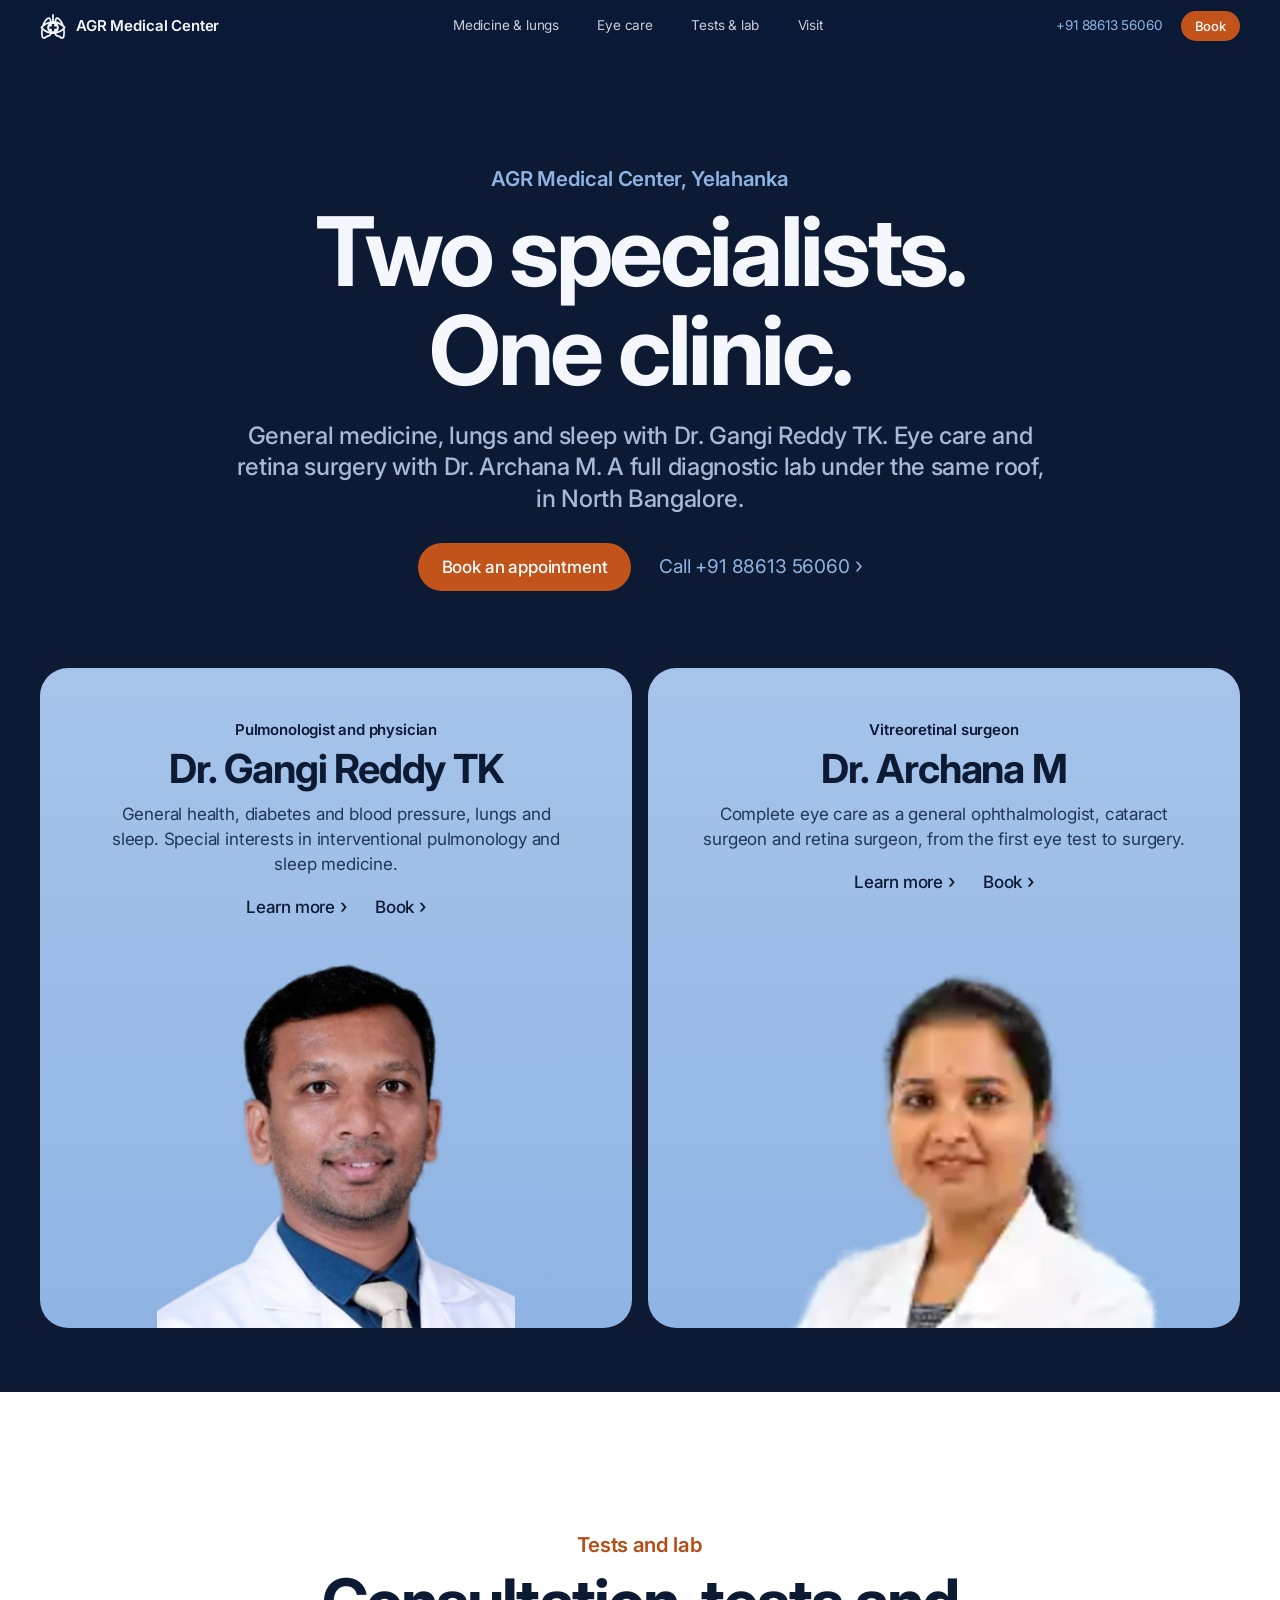
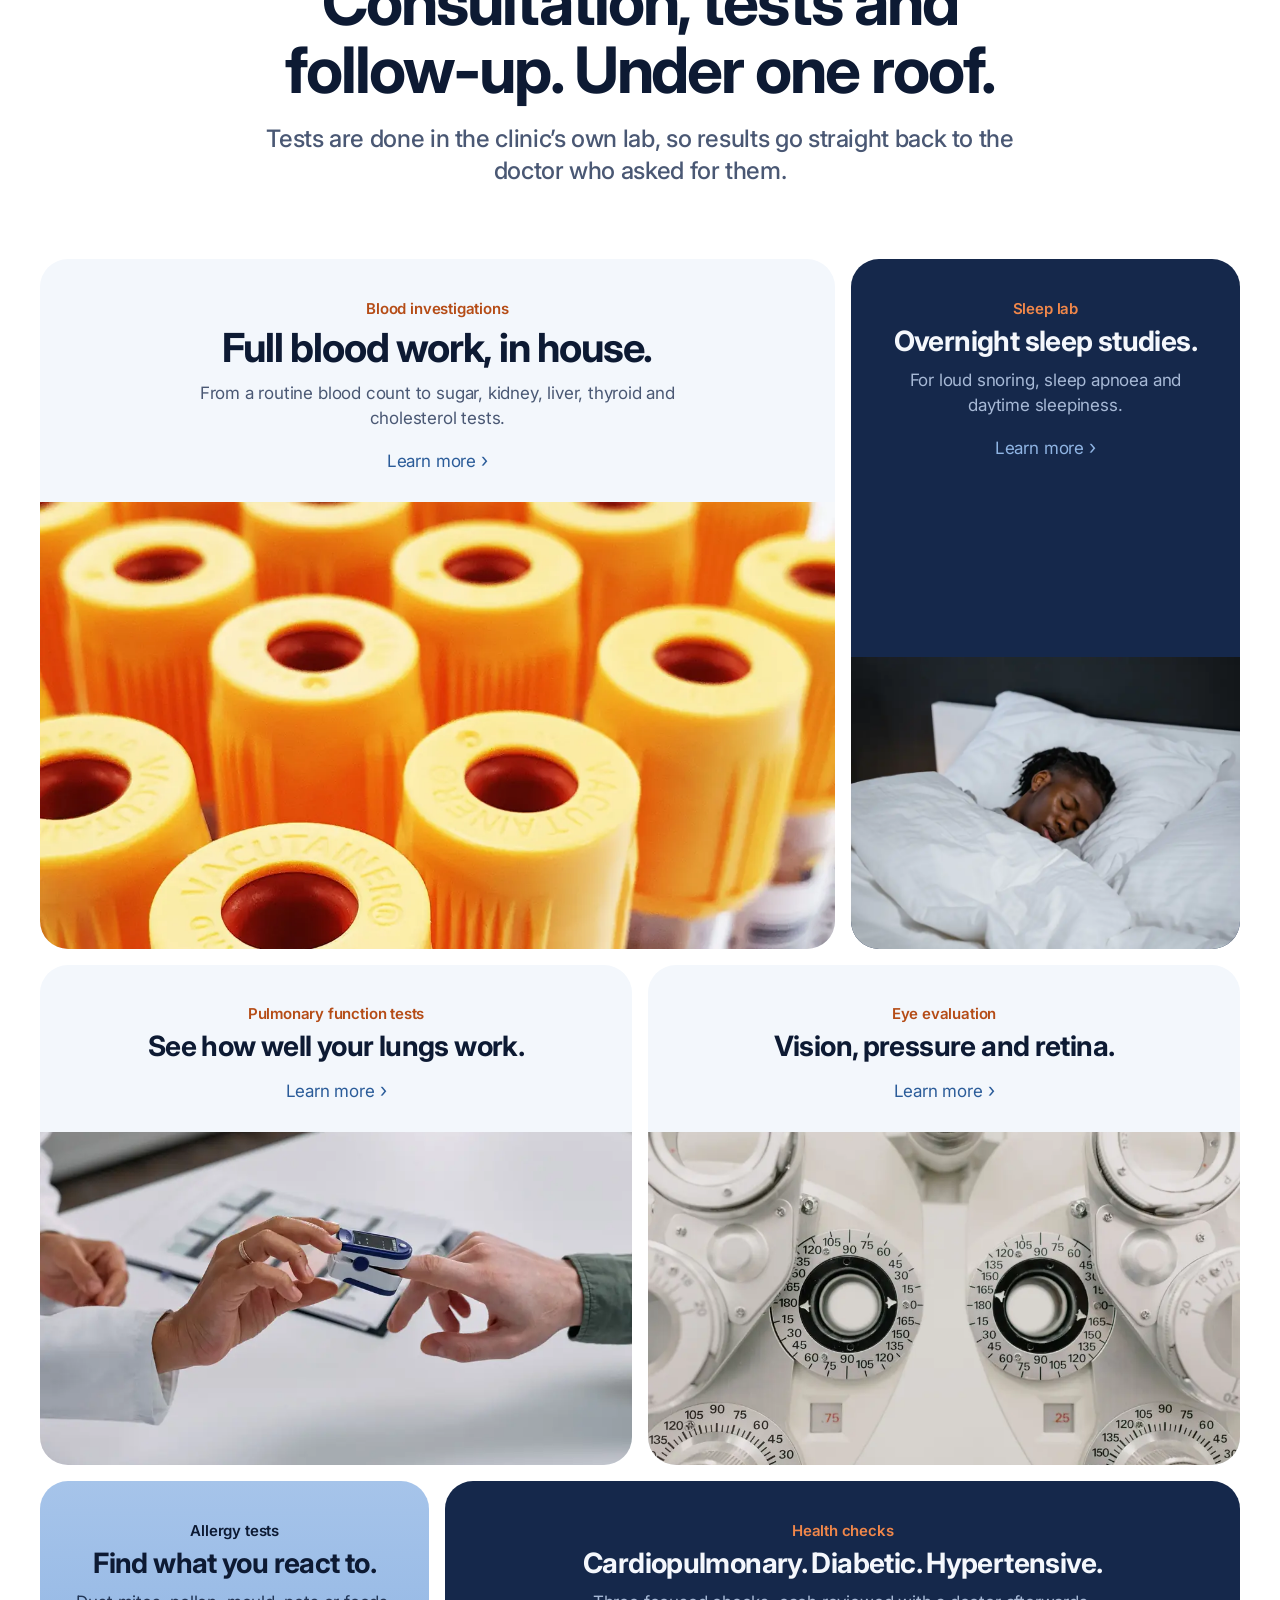
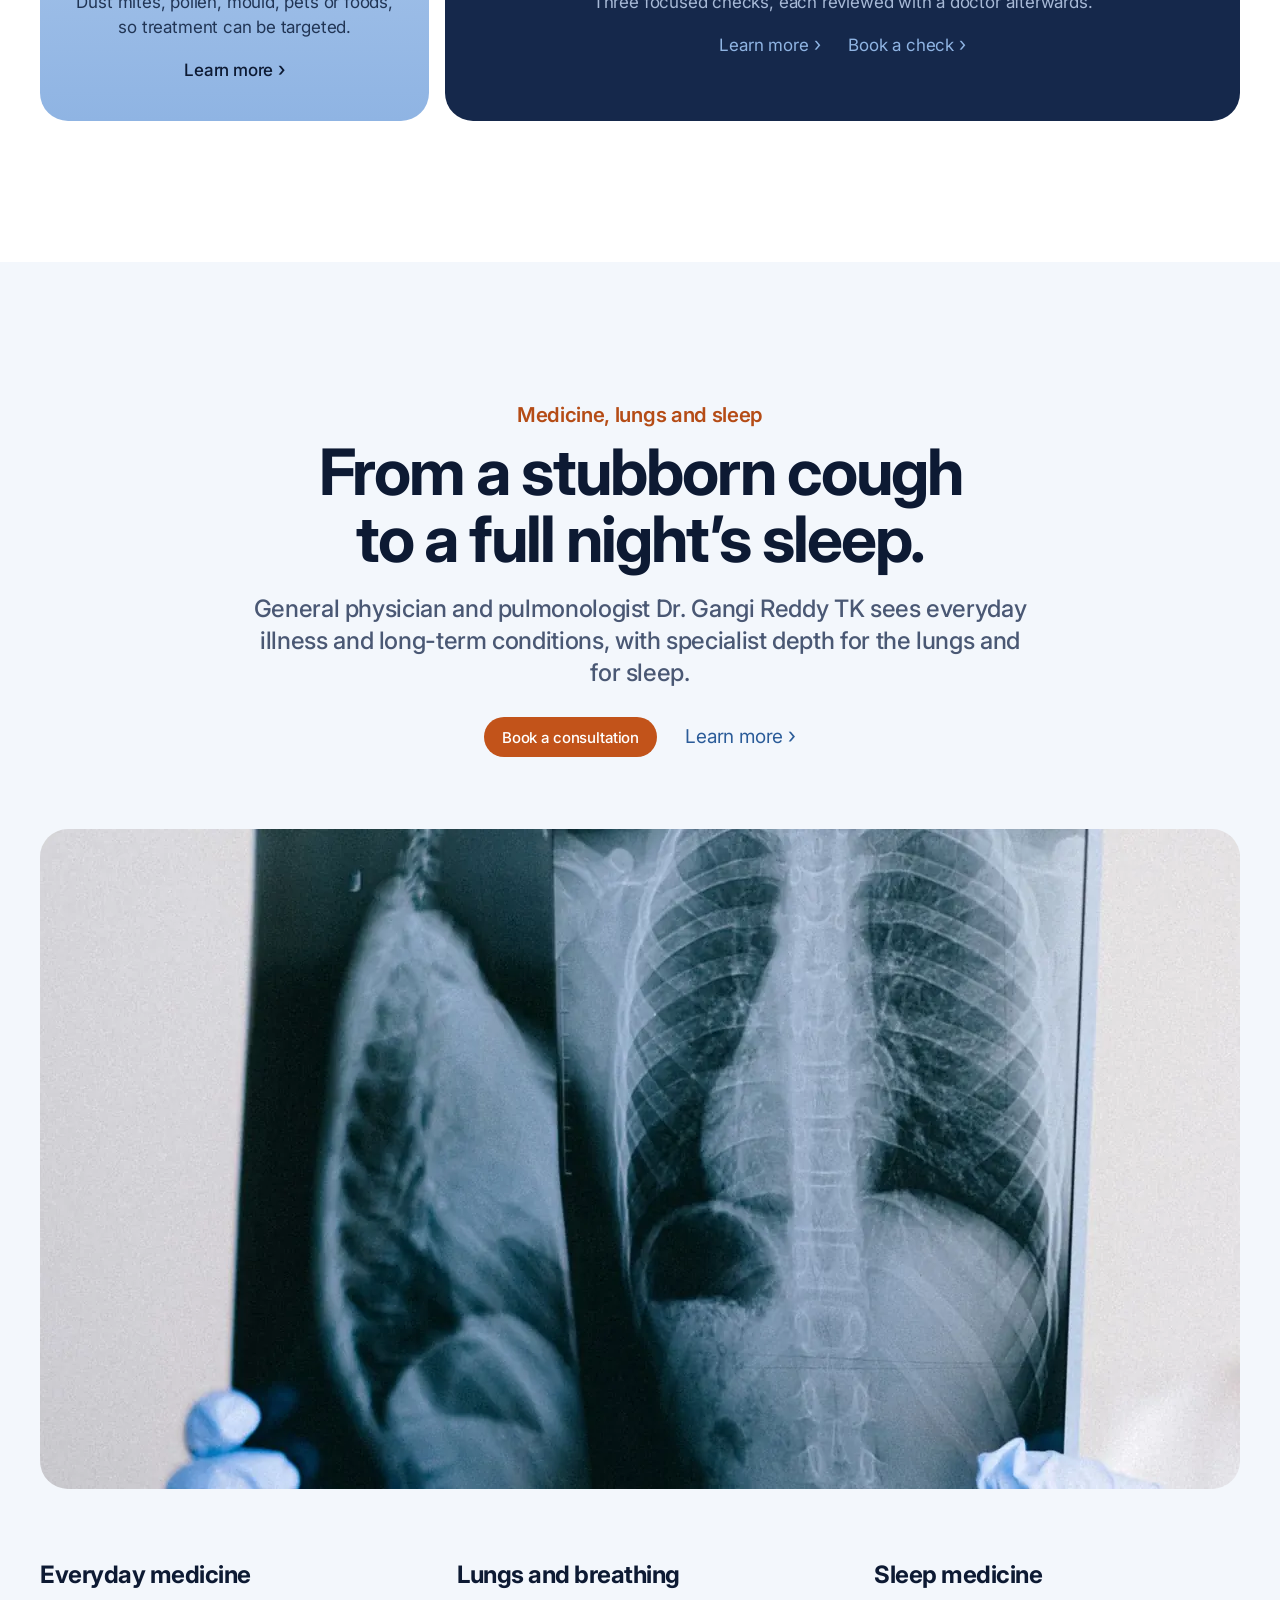
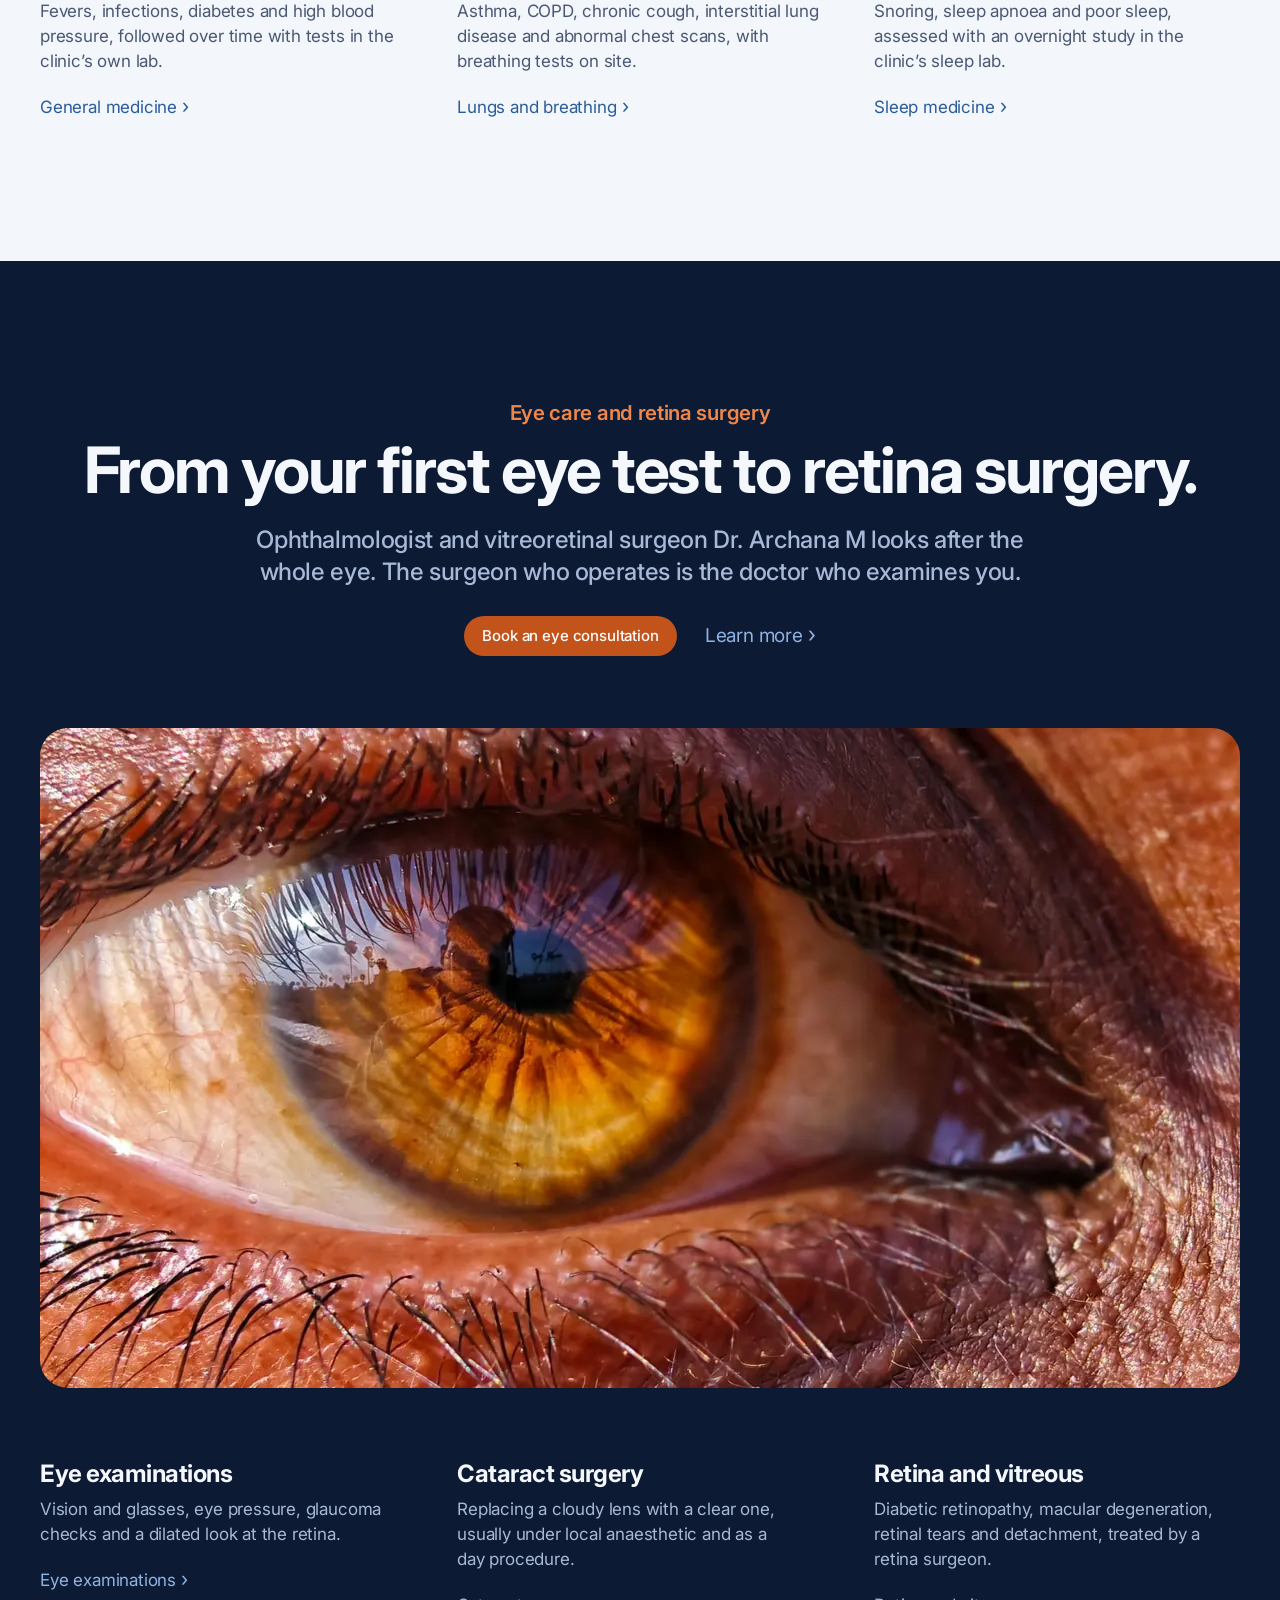
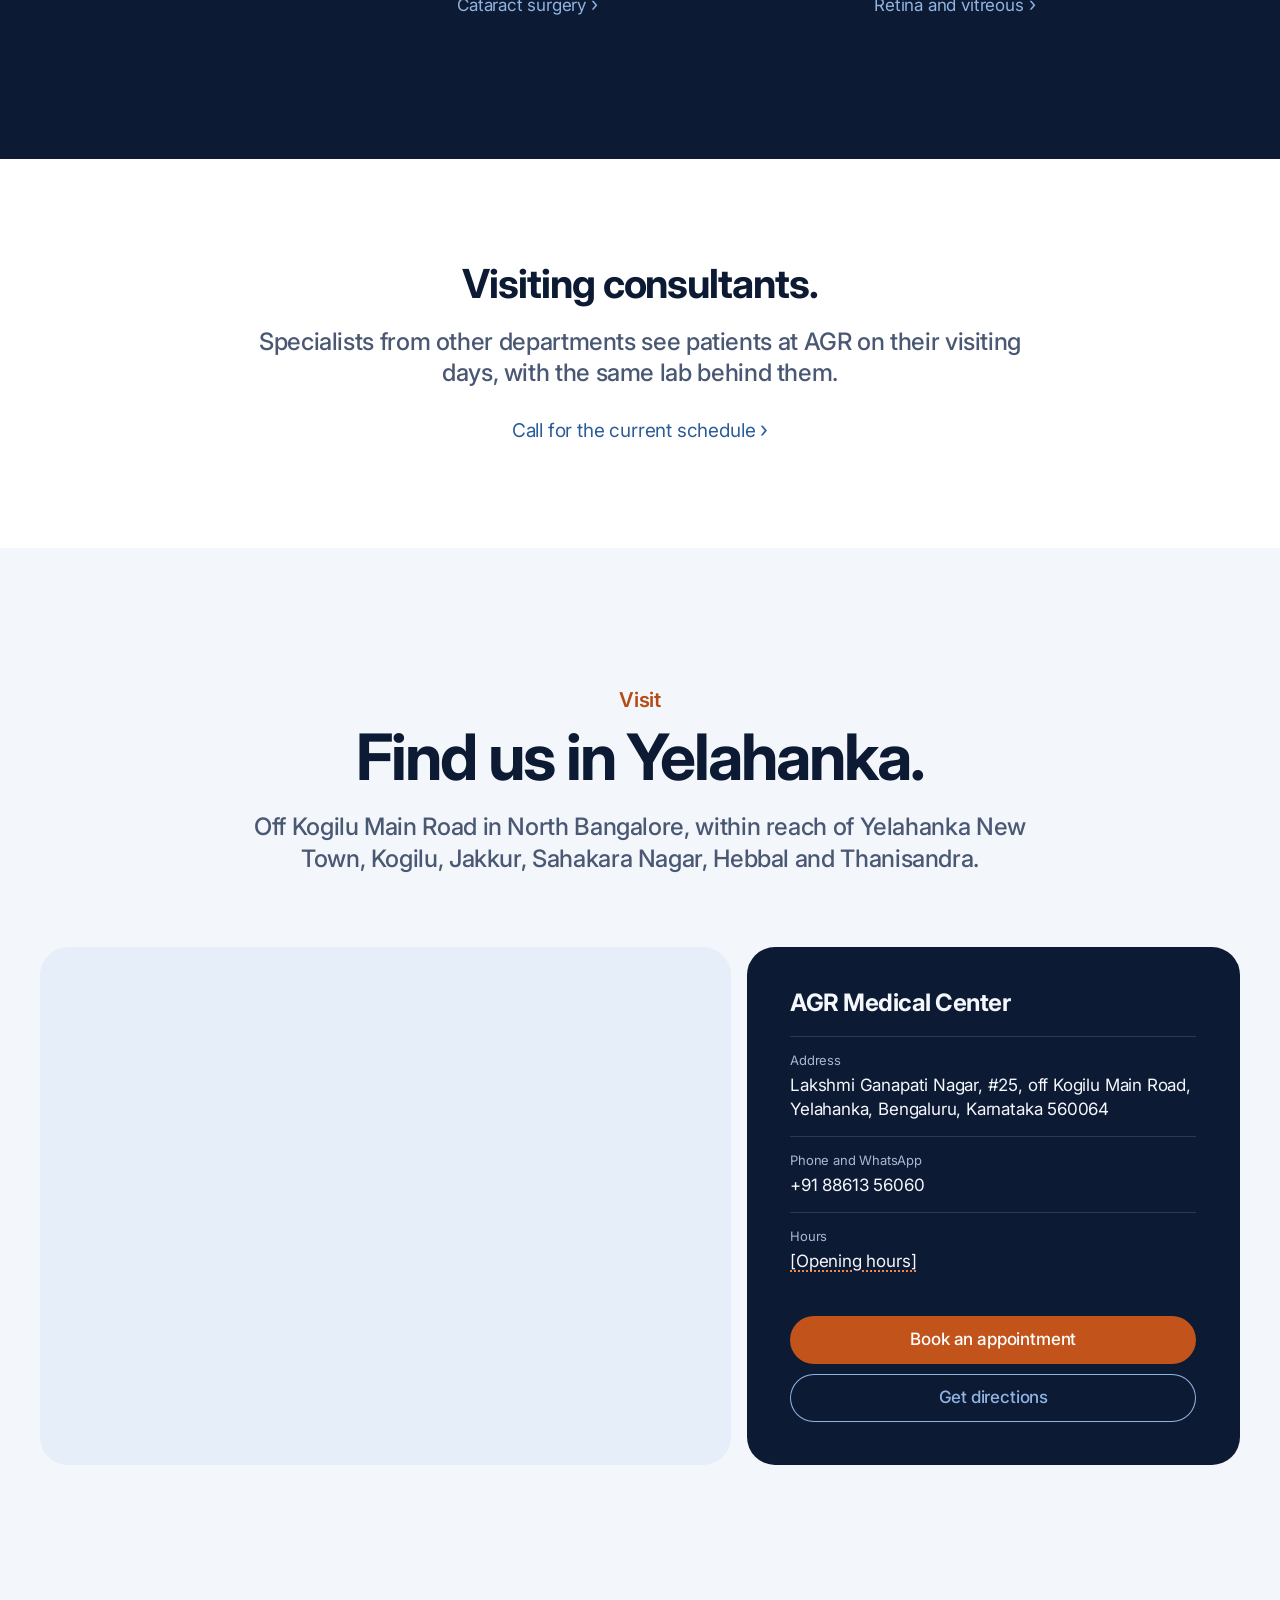
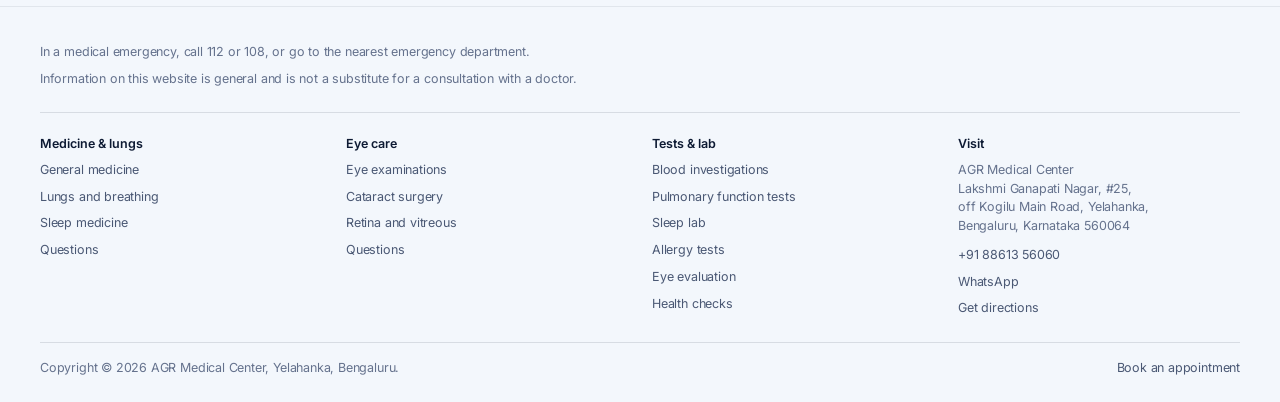
==== commit fe7c26bf: "Redesign site in an Apple-inspired style and add local SEO Design - New palette: midnight navy #0D1A" ====
--- a/index.html
+++ b/index.html
@@ -3,298 +3,327 @@
 <head>
   <meta charset="utf-8">
   <meta name="viewport" content="width=device-width, initial-scale=1">
-  <title>AGR Medical Center, Bangalore | Medicine, lungs, sleep and eye care</title>
-  <meta name="description" content="A doctor-led clinic in Bangalore. General medicine, diabetes and blood pressure care, pulmonology and sleep medicine with Dr. Gangi Reddy TK; eye care, cataract and retina surgery with Dr. Archana M. In-house lab.">
-  <meta name="theme-color" content="#08142a">
+  <title>AGR Medical Center, Yelahanka | Physician, Pulmonologist &amp; Eye Specialist</title>
+  <meta name="description" content="Doctor-led clinic off Kogilu Main Road, Yelahanka. General medicine, lungs and sleep with Dr. Gangi Reddy TK; eye and retina care with Dr. Archana M. In-house lab.">
+  <meta property="og:title" content="AGR Medical Center, Yelahanka, North Bangalore">
+  <meta property="og:description" content="General physician, pulmonologist and eye specialist under one roof, with an in-house diagnostic lab.">
+  <!-- @head -->
+<meta name="theme-color" content="#0d1a33">
   <link rel="icon" href="assets/img/favicon.svg" type="image/svg+xml">
   <link rel="apple-touch-icon" href="assets/img/apple-touch-icon.png">
-  <link rel="preload" href="assets/fonts/newsreader-latin.woff2" as="font" type="font/woff2" crossorigin>
-  <link rel="preload" href="assets/fonts/albert-sans-latin.woff2" as="font" type="font/woff2" crossorigin>
+  <link rel="preload" href="assets/fonts/inter-latin.woff2" as="font" type="font/woff2" crossorigin>
   <link rel="stylesheet" href="assets/css/site.css">
+  <script>document.documentElement.classList.add('js')</script>
   <meta property="og:type" content="website">
   <meta property="og:site_name" content="AGR Medical Center">
-  <meta property="og:title" content="AGR Medical Center, Bangalore">
-  <meta property="og:description" content="General medicine, lungs, sleep and eye care, led by Dr. Gangi Reddy TK and Dr. Archana M.">
+  <meta property="og:locale" content="en_IN">
   <meta property="og:image" content="assets/img/og-image.jpg">
+  <meta name="twitter:card" content="summary_large_image">
+  <meta name="geo.region" content="IN-KA">
+  <meta name="geo.placename" content="Yelahanka, Bengaluru">
+<!-- /@head -->
   <script type="application/ld+json">
   {
     "@context": "https://schema.org",
-    "@type": "MedicalClinic",
-    "name": "AGR Medical Center",
-    "description": "Doctor-led clinic for general medicine, pulmonology, sleep medicine and ophthalmology, with an in-house diagnostic lab.",
-    "logo": "assets/img/agr-logo-512.png",
-    "telephone": "+91-80-0000-0000",
-    "address": {
-      "@type": "PostalAddress",
-      "streetAddress": "[Street address], [Area]",
-      "addressLocality": "Bangalore",
-      "addressRegion": "Karnataka",
-      "postalCode": "5600XX",
-      "addressCountry": "IN"
-    },
-    "medicalSpecialty": ["PrimaryCare", "Pulmonary", "Optometric", "LaboratoryScience"],
-    "availableService": [
-      {"@type": "MedicalTest", "name": "Pulmonary function test"},
-      {"@type": "MedicalTest", "name": "Sleep study"},
-      {"@type": "MedicalTest", "name": "Allergy test"},
-      {"@type": "MedicalTest", "name": "Blood investigations"},
-      {"@type": "MedicalTest", "name": "Eye evaluation"}
-    ],
-    "employee": [
-      {"@type": "Physician", "name": "Dr. Gangi Reddy TK", "description": "Pulmonologist and physician. Special interests: interventional pulmonology, sleep medicine."},
-      {"@type": "Physician", "name": "Dr. Archana M", "description": "Vitreoretinal surgeon. General ophthalmology, cataract surgery and retina surgery."}
+    "@graph": [
+      {
+        "@type": "MedicalClinic",
+        "@id": "#clinic",
+        "name": "AGR Medical Center",
+        "description": "Doctor-led clinic in Yelahanka, North Bangalore for general medicine, pulmonology, sleep medicine and ophthalmology, with an in-house diagnostic lab.",
+        "image": "assets/img/og-image.jpg",
+        "logo": "assets/img/agr-logo-512.png",
+        "telephone": "+91-88613-56060",
+        "priceRange": "₹₹",
+        "address": {
+          "@type": "PostalAddress",
+          "streetAddress": "Lakshmi Ganapati Nagar, #25, off Kogilu Main Road, Yelahanka",
+          "addressLocality": "Bengaluru",
+          "addressRegion": "Karnataka",
+          "postalCode": "560064",
+          "addressCountry": "IN"
+        },
+        "hasMap": "https://www.google.com/maps?q=Lakshmi+Ganapati+Nagar%2C+25%2C+Kogilu+Main+Road%2C+Yelahanka%2C+Bengaluru%2C+Karnataka+560064",
+        "areaServed": ["Yelahanka", "Yelahanka New Town", "Kogilu", "Jakkur", "Sahakara Nagar", "Hebbal", "Thanisandra", "North Bangalore"],
+        "medicalSpecialty": ["PrimaryCare", "Pulmonary", "Optometric", "LaboratoryScience"],
+        "availableService": [
+          {"@type": "MedicalTest", "name": "Blood investigations"},
+          {"@type": "MedicalTest", "name": "Pulmonary function test"},
+          {"@type": "MedicalTest", "name": "Sleep study"},
+          {"@type": "MedicalTest", "name": "Allergy test"},
+          {"@type": "MedicalTest", "name": "Eye evaluation"},
+          {"@type": "MedicalProcedure", "name": "Cataract surgery"},
+          {"@type": "MedicalProcedure", "name": "Vitreoretinal surgery"}
+        ],
+        "employee": [{"@id": "#dr-gangi-reddy"}, {"@id": "#dr-archana"}]
+      },
+      {
+        "@type": "Physician",
+        "@id": "#dr-gangi-reddy",
+        "name": "Dr. Gangi Reddy TK",
+        "description": "Pulmonologist and physician in Yelahanka, North Bangalore. Special interests: interventional pulmonology and sleep medicine.",
+        "medicalSpecialty": ["Pulmonary", "PrimaryCare"],
+        "image": "assets/img/dr-gangi-reddy-cutout.webp",
+        "telephone": "+91-88613-56060",
+        "address": {"@type": "PostalAddress", "streetAddress": "Lakshmi Ganapati Nagar, #25, off Kogilu Main Road, Yelahanka", "addressLocality": "Bengaluru", "addressRegion": "Karnataka", "postalCode": "560064", "addressCountry": "IN"}
+      },
+      {
+        "@type": "Physician",
+        "@id": "#dr-archana",
+        "name": "Dr. Archana M",
+        "description": "Ophthalmologist, cataract surgeon and vitreoretinal (retina) surgeon in Yelahanka, North Bangalore.",
+        "medicalSpecialty": ["Optometric", "Surgical"],
+        "image": "assets/img/dr-archana-cutout.webp",
+        "telephone": "+91-88613-56060",
+        "address": {"@type": "PostalAddress", "streetAddress": "Lakshmi Ganapati Nagar, #25, off Kogilu Main Road, Yelahanka", "addressLocality": "Bengaluru", "addressRegion": "Karnataka", "postalCode": "560064", "addressCountry": "IN"}
+      }
     ]
   }
   </script>
 </head>
 <body>
-<!-- @header -->
+<!-- @nav -->
 <svg class="visually-hidden" aria-hidden="true" focusable="false"><symbol id="agr-mark" viewBox="0 0 690 670"><path fill="currentColor" fill-rule="evenodd" d="M 322 99.5 C 322 173.5,321.7 193.1,320.8 193.5 C 320.1 193.7,316.1 194,311.8 194.3 L 304.2 194.7 303 186.6 C 295.4 132.7,282.4 104.8,259.2 93.1 C 224.3 75.5,180.2 96.1,136.6 150.5 C 108.1 186.2,78.5 241.9,61.4 292.4 L 56 308.2 40.6 324.4 C 26.1 339.5,13.3 354.3,8.1 361.8 L 5.8 365.1 13.3 374.3 C 17.4 379.4,23.6 386.7,27.1 390.6 L 33.6 397.8 30.9 416.7 C 25.6 454.2,24.8 463.2,24.3 491.3 C 23.3 545.9,31.6 607.2,43.1 629 C 55.4 652.3,78 665.1,104.5 663.7 C 122.4 662.7,133.8 658.1,160.2 641.4 C 188.9 623.2,203.1 616.6,229.8 609.4 C 259.2 601.4,270.5 595.6,283.8 581.6 C 293.1 571.8,302.6 552.1,305.6 536.6 C 306.2 533,306.2 533,310.4 533.8 C 312.6 534.2,330.3 534.5,349.6 534.5 L 384.8 534.5 385.8 539 C 387.6 546.9,394.9 564.6,398.9 570.7 C 403.9 578.4,414.2 588.7,422.8 594.4 C 432.5 600.8,441.8 604.5,459.6 609.1 C 488.4 616.5,497.5 620.6,529.5 640.5 C 560.4 659.8,568.3 663,586.5 663.7 C 605.2 664.5,617.7 660.6,631 649.8 C 648.2 635.9,654.4 620.1,660.9 574.3 C 669 517.2,668 460.3,657.9 403.7 L 656.9 397.9 665.3 388.2 C 675.8 376,684 365.5,684 364.2 C 684 361.5,663.9 338.1,644.4 318 L 634.2 307.5 628.5 291 C 600.6 210.8,560.6 147,515.3 110.7 C 468.4 73.1,420.6 81.2,400.9 130.1 C 395.7 143.1,389.6 169.5,387.4 188.2 L 386.8 194 379.5 194 C 375.4 194,371.5 193.7,370.6 193.4 C 369.2 192.8,369 183.6,369 99.4 L 369 6 345.5 6 L 322 6 322 99.5 M 226.5 134.4 C 199.2 143.1,160.3 188.2,133.1 242.8 C 129.7 249.5,127.2 255,127.4 255 C 127.6 255,131.8 252.5,136.6 249.4 C 165.2 231.5,206.5 214.3,242.7 205.2 L 257.4 201.4 257.2 196.5 C 256.4 182.4,252.1 160.9,247.8 150 C 242 135.1,236.7 131.2,226.5 134.4 M 452.8 135 C 444.6 139.4,436.4 164.5,433.5 194.2 L 432.8 200.9 437.1 202 C 452.8 205.9,458.8 207.6,469 210.7 C 498.2 219.7,538.8 238.4,558.7 252.1 C 561.1 253.8,563 254.8,563 254.5 C 563 253.3,550.4 228.9,544.2 218.1 C 514.4 166.1,470 125.8,452.8 135 M 216.5 262.9 C 163.9 282.2,114.8 314.6,75.3 356.1 L 67 364.7 73.8 371.6 C 105.3 404.1,145.2 432.9,184 451.3 C 196.9 457.5,229.3 471,229.9 470.5 C 230.1 470.3,228.2 467.7,225.6 464.9 C 210.1 447.6,197.6 421.8,192.4 396.2 C 182.7 348.1,194.6 300.2,225.3 264.7 C 228 261.5,230.1 258.8,229.9 258.5 C 229.7 258.3,223.6 260.3,216.5 262.9 M 460 258.6 C 460 258.9,462.7 262.1,465.9 265.6 C 495.5 298,508.3 349.7,498.5 397.5 C 493.7 420.5,481.1 446,465.3 464.7 C 458.9 472.2,458.4 472.2,477 464.8 C 530.3 443.3,574.9 414,613.9 374.6 L 623.3 365.1 619.1 360.1 C 607.6 346.3,577.4 320,556.6 305.5 C 537.9 292.6,510.1 277.5,488.6 268.6 C 477.8 264.1,460 257.9,460 258.6 M 319.4 266.2 C 314.9 268.4,314.6 270.3,314.6 302.8 L 314.5 333.5 282.7 334 C 251 334.5,250.8 334.5,249 336.8 C 246.4 340,245.8 346.7,246.2 369.2 C 246.5 387.3,246.7 389.1,248.6 391.7 C 249.7 393.2,251.8 394.8,253.1 395.1 C 254.4 395.5,268.9 395.8,285.2 395.9 L 315 396 315 427.5 L 315 459.1 317.4 461.5 C 320.6 464.7,326.4 465.3,350.1 464.8 C 362.9 464.6,370.2 464.1,371.6 463.3 C 375.5 461,376 457.2,376 425.9 L 376 396 405.8 395.9 C 422.1 395.8,436.6 395.5,437.9 395.1 C 439.2 394.8,441.3 393.2,442.4 391.7 C 444.4 389,444.5 387.7,444.5 365.2 C 444.4 339.7,443.9 336.7,439.5 335 C 438 334.4,423.9 334,406.4 334 L 376 334 376 303.6 C 376 286.6,375.6 272,375 270.6 C 373.1 265.5,370.2 265,344.8 265.1 C 330.9 265.1,320.6 265.6,319.4 266.2 M 73.6 442.2 C 67.6 492.6,69.7 541.7,79.6 589.5 C 83.4 607.6,86.1 612.7,93.5 616.1 C 102.6 620.3,109.8 618,131.3 604.2 C 166.9 581.2,186.3 572.3,220 563.5 C 237.9 558.8,241.8 557.2,247.4 552 C 252 547.8,257 537.6,258.4 529.9 L 259 526.3 250.8 524.5 C 195.7 512.8,126.7 479.1,80.4 441.4 C 77.5 439,74.8 437,74.6 437 C 74.4 437,74 439.4,73.6 442.2 M 611.5 440.5 C 609.3 442.3,600.5 448.8,592 454.9 C 546.7 487.3,495.7 511,444.5 523.5 C 438.4 524.9,433 526.3,432.3 526.5 C 430.8 527,433.2 536.5,436.5 543 C 439.4 548.7,446.6 555.5,452.6 558.1 C 455.2 559.1,462.7 561.4,469.4 563.1 C 500.9 571,521.4 579.9,549 597.6 C 570.6 611.5,575.2 614.2,580.3 616.2 C 591.1 620.3,600.7 617.2,605.2 608 C 609.7 598.8,616.4 563.8,619.1 535.6 C 621.2 513.3,619.1 443.5,616.1 438.4 C 615.7 437.6,614.1 438.3,611.5 440.5"/></symbol></svg>
 <a class="skip-link" href="#main">Skip to content</a>
-<header class="site-header">
-  <div class="wrap site-header__inner">
-    <a class="brand" href="index.html" aria-label="AGR Medical Center, home">
-      <svg class="brand__mark" aria-hidden="true" focusable="false"><use href="#agr-mark"></use></svg>
-      <span class="brand__name"><span class="brand__agr">AGR</span><span class="brand__sub">Medical Center</span></span>
-    </a>
-    <nav class="nav" aria-label="Main">
-      <ul>
+<header class="nav">
+  <div class="wrap nav__inner">
+    <a class="brand" href="index.html" aria-label="AGR Medical Center, home"><svg aria-hidden="true" focusable="false"><use href="#agr-mark"></use></svg><span>AGR Medical Center</span></a>
+    <nav aria-label="Main">
+      <ul class="nav__links">
         <li><a href="medicine.html">Medicine &amp; lungs</a></li>
         <li><a href="eye-care.html">Eye care</a></li>
         <li><a href="diagnostics.html">Tests &amp; lab</a></li>
         <li><a href="visit.html">Visit</a></li>
       </ul>
     </nav>
-    <div class="header-actions">
-      <a class="header-phone" href="tel:+918000000000">+91 80 0000 0000</a>
-      <a class="btn btn--small" href="visit.html#book">Book an appointment</a>
-    </div>
-    <button class="menu-toggle" type="button" aria-expanded="false" aria-controls="mobile-menu">Menu</button>
-  </div>
-  <div class="mobile-menu" id="mobile-menu" hidden>
-    <nav aria-label="Main">
-      <ul>
-        <li><a class="mobile-menu__link" href="index.html" aria-current="page">Home</a></li>
-        <li><a class="mobile-menu__link" href="medicine.html">Medicine &amp; lungs</a></li>
-        <li><a class="mobile-menu__link" href="eye-care.html">Eye care</a></li>
-        <li><a class="mobile-menu__link" href="diagnostics.html">Tests &amp; lab</a></li>
-        <li><a class="mobile-menu__link" href="visit.html">Visit</a></li>
-      </ul>
-    </nav>
-    <div class="mobile-menu__foot">
-      <a class="btn" href="visit.html#book">Book an appointment</a>
-      <a class="btn btn--quiet" href="tel:+918000000000">Call +91 80 0000 0000</a>
-    </div>
+    <div class="nav__actions">
+      <a class="nav__phone" href="tel:+918861356060">+91 88613 56060</a>
+      <a class="btn btn--sm" href="visit.html#book">Book</a>
+    </div>
+    <button class="menu-btn" type="button" aria-expanded="false" aria-controls="menu" aria-label="Open menu"><span></span><span></span></button>
   </div>
 </header>
-<!-- /@header -->
+<div class="menu" id="menu" hidden>
+  <nav aria-label="Main">
+    <ul>
+      <li><a class="menu__link" href="index.html" aria-current="page">Home</a></li>
+      <li><a class="menu__link" href="medicine.html">Medicine &amp; lungs</a></li>
+      <li><a class="menu__link" href="eye-care.html">Eye care</a></li>
+      <li><a class="menu__link" href="diagnostics.html">Tests &amp; lab</a></li>
+      <li><a class="menu__link" href="visit.html">Visit</a></li>
+    </ul>
+  </nav>
+  <div class="menu__foot">
+    <a class="btn" href="visit.html#book">Book an appointment</a>
+    <a class="btn btn--ghost-light" href="tel:+918861356060">Call +91 88613 56060</a>
+  </div>
+</div>
+<!-- /@nav -->
 
 <main id="main">
 
   <section class="hero" aria-labelledby="hero-title">
-    <div class="wrap grid">
-      <h1 class="hero__title" id="hero-title">General medicine, practised by specialists.</h1>
-
-      <div class="hero__intro">
-        <p class="hero__lead">AGR Medical Center is a doctor-led clinic in Bangalore for everyday illness and long-term conditions, with particular depth in the lungs, sleep and the eye. Consultation, tests and follow-up happen in one place.</p>
-        <div class="hero__actions">
-          <a class="btn" href="visit.html#book">Book an appointment</a>
-          <a class="text-link text-link--light" href="tel:+918000000000">Call +91 80 0000 0000</a>
-        </div>
-      </div>
-
-      <div class="hero__figures">
-        <figure class="hero__fig hero__fig--lungs">
-          <div class="frame frame--portrait">
-            <img src="assets/img/lungs-xray-duo-720.webp"
-                 srcset="assets/img/lungs-xray-duo-720.webp 720w, assets/img/lungs-xray-duo-1280.webp 1280w"
-                 sizes="(max-width: 960px) 46vw, 28vw"
-                 width="720" height="900" fetchpriority="high"
-                 alt="A chest X-ray held up to the light, showing both lungs">
-          </div>
-          <figcaption><strong>Medicine, lungs and sleep</strong>Dr.&nbsp;Gangi Reddy&nbsp;TK, pulmonologist and physician</figcaption>
-        </figure>
-        <figure class="hero__fig hero__fig--eye">
-          <div class="frame frame--portrait">
-            <img src="assets/img/eye-iris-720.webp"
-                 srcset="assets/img/eye-iris-720.webp 720w, assets/img/eye-iris-1400.webp 1400w"
-                 sizes="(max-width: 960px) 46vw, 28vw"
-                 width="720" height="895"
-                 alt="Close-up of a brown eye">
-          </div>
-          <figcaption><strong>Eye care and retina surgery</strong>Dr.&nbsp;Archana&nbsp;M, vitreoretinal surgeon</figcaption>
-        </figure>
-      </div>
-    </div>
-  </section>
-
-  <section class="section" aria-labelledby="doctors-title">
-    <div class="wrap">
-      <div class="grid">
-        <p class="statement intro__statement">Most people end up choosing between a doctor who knows them and a specialist who knows the disease. AGR is set up so you don&rsquo;t have to.</p>
-        <div class="intro__body">
-          <p>The clinic is run by two consultants. Dr.&nbsp;Gangi Reddy&nbsp;TK sees patients for general health, diabetes and blood pressure, and is the clinic&rsquo;s lung and sleep specialist. Dr.&nbsp;Archana&nbsp;M runs the eye practice, from routine eye checks to cataract and retina surgery. Consultants from other departments visit the clinic as well.</p>
-        </div>
-      </div>
-
-      <h2 class="visually-hidden" id="doctors-title">Your doctors</h2>
-      <div class="doctors">
-        <article class="doctor">
-          <figure class="doctor__photo">
-            <div class="frame frame--portrait">
-              <img src="assets/img/dr-gangi-reddy.webp" width="502" height="538" loading="lazy" decoding="async"
-                   alt="Dr. Gangi Reddy TK">
-            </div>
-          </figure>
-          <div class="doctor__body">
-            <h3 class="doctor__name">Dr.&nbsp;Gangi Reddy&nbsp;TK</h3>
-            <p class="doctor__role">Pulmonologist and physician</p>
-            <p class="doctor__text">Leads medical care at AGR: general health, diabetes, high blood pressure, lung disease and sleep disorders. Special interests in interventional pulmonology and sleep medicine.</p>
-            <ul class="doctor__areas" aria-label="Areas of care">
-              <li>General health</li>
-              <li>Diabetes</li>
-              <li>Hypertension</li>
-              <li>Pulmonology</li>
-              <li>Interventional pulmonology</li>
-              <li>Sleep medicine</li>
-            </ul>
-            <a class="text-link doctor__link" href="medicine.html">Medicine, lungs and sleep at AGR</a>
-          </div>
-        </article>
-
-        <article class="doctor">
-          <figure class="doctor__photo">
-            <div class="frame frame--portrait">
-              <img src="assets/img/dr-archana.webp" width="508" height="420" loading="lazy" decoding="async"
-                   alt="Dr. Archana M">
-            </div>
-          </figure>
-          <div class="doctor__body">
-            <h3 class="doctor__name">Dr.&nbsp;Archana&nbsp;M</h3>
-            <p class="doctor__role">Vitreoretinal surgeon</p>
-            <p class="doctor__text">Directs eye care at AGR as a general ophthalmologist, cataract surgeon and vitreoretinal surgeon. One doctor sees you through, from the first eye test to surgery on the retina.</p>
-            <ul class="doctor__areas" aria-label="Areas of care">
-              <li>Eye examinations</li>
-              <li>Cataract surgery</li>
-              <li>Diabetic eye disease</li>
-              <li>Macular degeneration</li>
-              <li>Retinal detachment</li>
-              <li>Vitreoretinal surgery</li>
-            </ul>
-            <a class="text-link doctor__link" href="eye-care.html">Eye care at AGR</a>
-          </div>
-        </article>
-      </div>
-    </div>
-  </section>
-
-  <section class="section section--mist" aria-labelledby="treat-title">
-    <div class="wrap">
-      <h2 class="section-title" id="treat-title">What we treat</h2>
-      <p class="section-intro">Come in with a symptom or a diagnosis. If you aren&rsquo;t sure who to see, start with a general consultation and we&rsquo;ll take it from there.</p>
-
-      <div class="conditions">
-        <div>
-          <div class="conditions__head">
-            <h3>Medicine, lungs and sleep</h3>
-            <a class="text-link" href="medicine.html">More</a>
-          </div>
-          <ul class="plain-list">
-            <li>Fever, infections and everyday illness</li>
-            <li>Diabetes</li>
-            <li>High blood pressure</li>
-            <li>Asthma and allergies</li>
-            <li>COPD and long-standing breathlessness</li>
-            <li>Cough that won&rsquo;t go away</li>
-            <li>Interstitial lung disease</li>
-            <li>Snoring and sleep apnoea</li>
-            <li>Poor sleep and daytime sleepiness</li>
-          </ul>
-        </div>
-        <div>
-          <div class="conditions__head">
-            <h3>Eyes</h3>
-            <a class="text-link" href="eye-care.html">More</a>
-          </div>
-          <ul class="plain-list">
-            <li>Routine eye examinations</li>
-            <li>Cataract</li>
-            <li>Diabetic retinopathy</li>
-            <li>Age-related macular degeneration</li>
-            <li>Retinal tears and detachment</li>
-            <li>Floaters and flashes</li>
-            <li>Retinal vein occlusion</li>
-            <li>Glaucoma checks</li>
-            <li>Red, dry or irritated eyes</li>
-          </ul>
-        </div>
-      </div>
-    </div>
-  </section>
-
-  <section class="section section--dark" aria-labelledby="tests-title">
-    <div class="wrap grid">
-      <figure class="tests-band__media">
-        <div class="frame frame--portrait">
-          <img src="assets/img/lab-tubes-720.webp"
-               srcset="assets/img/lab-tubes-720.webp 720w, assets/img/lab-tubes-1400.webp 1400w"
-               sizes="(max-width: 720px) 90vw, 40vw"
-               width="720" height="900" loading="lazy" decoding="async"
-               alt="Blood samples in orange-capped tubes, ready for the lab">
-        </div>
+    <div class="wrap">
+      <h1 class="hero__title" id="hero-title">
+        <span class="eyebrow">AGR Medical Center, Yelahanka</span>
+        <span class="display">Two specialists.<br>One clinic.</span>
+      </h1>
+      <p class="lead">General medicine, lungs and sleep with Dr.&nbsp;Gangi Reddy&nbsp;TK. Eye care and retina surgery with Dr.&nbsp;Archana&nbsp;M. A full diagnostic lab under the same roof, in North Bangalore.</p>
+      <div class="ctas">
+        <a class="btn" href="visit.html#book">Book an appointment</a>
+        <a class="more" href="tel:+918861356060">Call +91 88613 56060</a>
+      </div>
+    </div>
+
+    <div class="wrap">
+      <div class="tiles tiles--hero">
+        <article class="tile tile--dusk doc-tile" data-reveal>
+          <p class="tile__eyebrow">Pulmonologist and physician</p>
+          <h2 class="tile__title">Dr.&nbsp;Gangi Reddy&nbsp;TK</h2>
+          <p class="tile__text">General health, diabetes and blood pressure, lungs and sleep. Special interests in interventional pulmonology and sleep medicine.</p>
+          <div class="tile__links">
+            <a class="more" href="medicine.html">Learn more</a>
+            <a class="more" href="visit.html?see=gangi#book">Book</a>
+          </div>
+          <div class="doc-tile__photo">
+            <img src="assets/img/dr-gangi-reddy-cutout.webp" width="753" height="807" fetchpriority="high"
+                 alt="Dr. Gangi Reddy TK, pulmonologist and physician at AGR Medical Center">
+          </div>
+        </article>
+        <article class="tile tile--dusk doc-tile" data-reveal>
+          <p class="tile__eyebrow">Vitreoretinal surgeon</p>
+          <h2 class="tile__title">Dr.&nbsp;Archana&nbsp;M</h2>
+          <p class="tile__text">Complete eye care as a general ophthalmologist, cataract surgeon and retina surgeon, from the first eye test to surgery.</p>
+          <div class="tile__links">
+            <a class="more" href="eye-care.html">Learn more</a>
+            <a class="more" href="visit.html?see=archana#book">Book</a>
+          </div>
+          <div class="doc-tile__photo doc-tile__photo--wide">
+            <img src="assets/img/dr-archana-cutout.webp" width="504" height="392"
+                 alt="Dr. Archana M, ophthalmologist and vitreoretinal surgeon at AGR Medical Center">
+          </div>
+        </article>
+      </div>
+    </div>
+  </section>
+
+  <section class="section" id="lab" aria-labelledby="lab-title">
+    <div class="wrap">
+      <div class="intro center" data-reveal>
+        <span class="eyebrow">Tests and lab</span>
+        <h2 class="headline" id="lab-title">Consultation, tests and follow-up. Under one roof.</h2>
+        <p class="lead">Tests are done in the clinic&rsquo;s own lab, so results go straight back to the doctor who asked for them.</p>
+      </div>
+
+      <div class="bento">
+        <article class="tile span-4" data-reveal>
+          <p class="tile__eyebrow">Blood investigations</p>
+          <h3 class="tile__title">Full blood work, in house.</h3>
+          <p class="tile__text">From a routine blood count to sugar, kidney, liver, thyroid and cholesterol tests.</p>
+          <div class="tile__links"><a class="more" href="diagnostics.html#blood">Learn more</a></div>
+          <div class="tile__media">
+            <img src="assets/img/lab-tubes-wide-1200.webp" srcset="assets/img/lab-tubes-wide-1200.webp 1200w, assets/img/lab-tubes-wide-2000.webp 2000w" sizes="(max-width: 1068px) 92vw, 66vw" width="1200" height="675" loading="lazy" decoding="async" alt="Blood samples in orange-capped tubes in the lab">
+          </div>
+        </article>
+        <article class="tile tile--navy" data-reveal>
+          <p class="tile__eyebrow">Sleep lab</p>
+          <h3 class="tile__title tile__title--sm">Overnight sleep studies.</h3>
+          <p class="tile__text">For loud snoring, sleep apnoea and daytime sleepiness.</p>
+          <div class="tile__links"><a class="more" href="diagnostics.html#sleep-lab">Learn more</a></div>
+          <div class="tile__media">
+            <img src="assets/img/sleep-960.webp" width="960" height="640" loading="lazy" decoding="async" alt="A man asleep in a bed with white sheets">
+          </div>
+        </article>
+        <article class="tile span-3" data-reveal>
+          <p class="tile__eyebrow">Pulmonary function tests</p>
+          <h3 class="tile__title tile__title--sm">See how well your lungs work.</h3>
+          <div class="tile__links"><a class="more" href="diagnostics.html#pft">Learn more</a></div>
+          <div class="tile__media">
+            <img src="assets/img/pulse-oximeter-960.webp" width="960" height="640" loading="lazy" decoding="async" alt="A pulse oximeter clipped onto a patient's finger">
+          </div>
+        </article>
+        <article class="tile span-3" data-reveal>
+          <p class="tile__eyebrow">Eye evaluation</p>
+          <h3 class="tile__title tile__title--sm">Vision, pressure and retina.</h3>
+          <div class="tile__links"><a class="more" href="diagnostics.html#eye">Learn more</a></div>
+          <div class="tile__media">
+            <img src="assets/img/phoropter-960.webp" width="960" height="641" loading="lazy" decoding="async" alt="A phoropter used to measure a glasses prescription">
+          </div>
+        </article>
+        <article class="tile tile--dusk tile--pad" data-reveal>
+          <p class="tile__eyebrow">Allergy tests</p>
+          <h3 class="tile__title tile__title--sm">Find what you react to.</h3>
+          <p class="tile__text">Dust mites, pollen, mould, pets or foods, so treatment can be targeted.</p>
+          <div class="tile__links"><a class="more" href="diagnostics.html#allergy">Learn more</a></div>
+        </article>
+        <article class="tile tile--navy tile--pad span-4 md-full" data-reveal>
+          <p class="tile__eyebrow">Health checks</p>
+          <h3 class="tile__title tile__title--sm">Cardiopulmonary. Diabetic. Hypertensive.</h3>
+          <p class="tile__text">Three focused checks, each reviewed with a doctor afterwards.</p>
+          <div class="tile__links"><a class="more" href="diagnostics.html#health-checks">Learn more</a><a class="more" href="visit.html?see=tests#book">Book a check</a></div>
+        </article>
+      </div>
+    </div>
+  </section>
+
+  <section class="section section--tint" id="medicine" aria-labelledby="medicine-title">
+    <div class="wrap">
+      <div class="intro center" data-reveal>
+        <span class="eyebrow">Medicine, lungs and sleep</span>
+        <h2 class="headline" id="medicine-title">From a stubborn cough to a full night&rsquo;s sleep.</h2>
+        <p class="lead">General physician and pulmonologist Dr.&nbsp;Gangi Reddy&nbsp;TK sees everyday illness and long-term conditions, with specialist depth for the lungs and for sleep.</p>
+        <div class="ctas">
+          <a class="btn btn--md" href="visit.html?see=gangi#book">Book a consultation</a>
+          <a class="more" href="medicine.html">Learn more</a>
+        </div>
+      </div>
+      <figure class="wide-media" data-reveal>
+        <img src="assets/img/lungs-wide-1200.webp" srcset="assets/img/lungs-wide-1200.webp 1200w, assets/img/lungs-wide-1520.webp 1520w" sizes="(max-width: 1240px) 92vw, 1200px" width="1200" height="660" loading="lazy" decoding="async" alt="A chest X-ray held up to the light, showing both lungs">
       </figure>
-      <div class="tests-band__body on-dark">
-        <h2 class="section-title" id="tests-title">The lab is part of the clinic.</h2>
-        <p class="section-intro">Tests are done here, so results go straight back to the doctor who asked for them, and you talk them through in the same place.</p>
-        <dl class="test-list">
-          <div><dt>Blood investigations</dt><dd>Full blood work, from a routine blood count to diabetes and cholesterol panels.</dd></div>
-          <div><dt>Pulmonary function tests</dt><dd>Breathing tests for asthma, COPD and unexplained breathlessness.</dd></div>
-          <div><dt>Sleep lab</dt><dd>Overnight studies for snoring, sleep apnoea and disturbed sleep.</dd></div>
-          <div><dt>Allergy tests</dt><dd>To find the triggers behind asthma, rhinitis and other allergies.</dd></div>
-          <div><dt>Eye evaluation</dt><dd>Vision, eye pressure and a dilated examination of the retina.</dd></div>
-          <div><dt>Health checks</dt><dd>Cardiopulmonary, diabetes and blood pressure checks.</dd></div>
-        </dl>
-        <a class="btn btn--quiet" href="diagnostics.html">See every test and how to prepare</a>
-      </div>
-    </div>
-  </section>
-
-  <section class="section" aria-labelledby="visiting-title">
-    <div class="wrap grid">
-      <div class="split__head">
-        <h2 class="section-title" id="visiting-title">Visiting consultants</h2>
-      </div>
-      <div class="split__body">
-        <p>Specialists from other departments see patients at AGR on their visiting days, with the same lab and records behind them. Call the clinic for the current list of consultants and their timings.</p>
-        <p><a class="text-link" href="tel:+918000000000">Call +91 80 0000 0000</a></p>
-      </div>
-    </div>
-  </section>
-
-  <section class="section section--mist" aria-labelledby="find-title">
-    <div class="wrap">
-      <div class="grid">
-        <div class="split__head">
-          <h2 class="section-title" id="find-title">Find us</h2>
-        </div>
-        <div class="split__body">
-          <p>Appointments are recommended, so the doctor and any tests are ready when you arrive.</p>
-          <p><a class="btn" href="visit.html#book">Book an appointment</a></p>
-        </div>
-      </div>
-      <div class="details">
-        <div>
-          <h3>Address</h3>
-          <address><span class="placeholder">[Street address], [Area]</span><br>Bangalore <span class="placeholder">5600XX</span></address>
-          <p class="details__more"><a class="text-link" href="https://www.google.com/maps/search/?api=1&amp;query=AGR+Medical+Center+Bangalore" target="_blank" rel="noopener">Get directions</a></p>
-        </div>
-        <div>
-          <h3>Hours</h3>
-          <p><span class="placeholder">[Monday to Saturday, opening hours]</span></p>
-        </div>
-        <div>
-          <h3>Phone and WhatsApp</h3>
-          <p><a href="tel:+918000000000">+91 80 0000 0000</a></p>
+      <div class="features">
+        <div class="feature" data-reveal>
+          <h3>Everyday medicine</h3>
+          <p>Fevers, infections, diabetes and high blood pressure, followed over time with tests in the clinic&rsquo;s own lab.</p>
+          <a class="more" href="medicine.html#general">General medicine</a>
+        </div>
+        <div class="feature" data-reveal>
+          <h3>Lungs and breathing</h3>
+          <p>Asthma, COPD, chronic cough, interstitial lung disease and abnormal chest scans, with breathing tests on site.</p>
+          <a class="more" href="medicine.html#lungs">Lungs and breathing</a>
+        </div>
+        <div class="feature" data-reveal>
+          <h3>Sleep medicine</h3>
+          <p>Snoring, sleep apnoea and poor sleep, assessed with an overnight study in the clinic&rsquo;s sleep lab.</p>
+          <a class="more" href="medicine.html#sleep">Sleep medicine</a>
+        </div>
+      </div>
+    </div>
+  </section>
+
+  <section class="section section--dark" id="eyes" aria-labelledby="eyes-title">
+    <div class="wrap">
+      <div class="intro center on-dark" data-reveal>
+        <span class="eyebrow">Eye care and retina surgery</span>
+        <h2 class="headline" id="eyes-title">From your first eye test to retina surgery.</h2>
+        <p class="lead">Ophthalmologist and vitreoretinal surgeon Dr.&nbsp;Archana&nbsp;M looks after the whole eye. The surgeon who operates is the doctor who examines you.</p>
+        <div class="ctas">
+          <a class="btn btn--md" href="visit.html?see=archana#book">Book an eye consultation</a>
+          <a class="more" href="eye-care.html">Learn more</a>
+        </div>
+      </div>
+      <figure class="wide-media" data-reveal>
+        <img src="assets/img/eye-wide-1200.webp" srcset="assets/img/eye-wide-1200.webp 1200w, assets/img/eye-wide-2200.webp 2200w" sizes="(max-width: 1240px) 92vw, 1200px" width="1200" height="660" loading="lazy" decoding="async" alt="Close-up of a brown eye">
+      </figure>
+      <div class="features on-dark">
+        <div class="feature" data-reveal>
+          <h3>Eye examinations</h3>
+          <p>Vision and glasses, eye pressure, glaucoma checks and a dilated look at the retina.</p>
+          <a class="more" href="eye-care.html#exams">Eye examinations</a>
+        </div>
+        <div class="feature" data-reveal>
+          <h3>Cataract surgery</h3>
+          <p>Replacing a cloudy lens with a clear one, usually under local anaesthetic and as a day procedure.</p>
+          <a class="more" href="eye-care.html#cataract">Cataract surgery</a>
+        </div>
+        <div class="feature" data-reveal>
+          <h3>Retina and vitreous</h3>
+          <p>Diabetic retinopathy, macular degeneration, retinal tears and detachment, treated by a retina surgeon.</p>
+          <a class="more" href="eye-care.html#retina">Retina and vitreous</a>
+        </div>
+      </div>
+    </div>
+  </section>
+
+  <section class="section section--tight" aria-labelledby="visiting-title">
+    <div class="wrap wrap--narrow center" data-reveal>
+      <h2 class="headline-sm" id="visiting-title">Visiting consultants.</h2>
+      <p class="lead">Specialists from other departments see patients at AGR on their visiting days, with the same lab behind them.</p>
+      <div class="ctas"><a class="more" href="tel:+918861356060">Call for the current schedule</a></div>
+    </div>
+  </section>
+
+  <section class="section section--tint" id="location" aria-labelledby="location-title">
+    <div class="wrap">
+      <div class="intro center" data-reveal>
+        <span class="eyebrow">Visit</span>
+        <h2 class="headline" id="location-title">Find us in Yelahanka.</h2>
+        <p class="lead">Off Kogilu Main Road in North Bangalore, within reach of Yelahanka New Town, Kogilu, Jakkur, Sahakara Nagar, Hebbal and Thanisandra.</p>
+      </div>
+      <div class="location" data-reveal>
+        <div class="map">
+          <iframe title="Map showing AGR Medical Center, off Kogilu Main Road, Yelahanka" src="https://www.google.com/maps?q=Lakshmi+Ganapati+Nagar%2C+25%2C+Kogilu+Main+Road%2C+Yelahanka%2C+Bengaluru%2C+Karnataka+560064&amp;output=embed" loading="lazy" referrerpolicy="no-referrer-when-downgrade"></iframe>
+        </div>
+        <div class="place">
+          <h3>AGR Medical Center</h3>
+          <dl>
+            <div><dt>Address</dt><dd>Lakshmi Ganapati Nagar, #25, off Kogilu Main Road, Yelahanka, Bengaluru, Karnataka 560064</dd></div>
+            <div><dt>Phone and WhatsApp</dt><dd><a href="tel:+918861356060">+91 88613 56060</a></dd></div>
+            <div><dt>Hours</dt><dd><span class="placeholder">[Opening hours]</span></dd></div>
+          </dl>
+          <div class="place__actions">
+            <a class="btn" href="visit.html#book">Book an appointment</a>
+            <a class="btn btn--ghost-light" href="https://www.google.com/maps/dir/?api=1&amp;destination=Lakshmi+Ganapati+Nagar%2C+25%2C+Kogilu+Main+Road%2C+Yelahanka%2C+Bengaluru%2C+Karnataka+560064" target="_blank" rel="noopener">Get directions</a>
+          </div>
         </div>
       </div>
     </div>
@@ -303,37 +332,55 @@
 </main>
 
 <!-- @footer -->
-<footer class="site-footer">
+<footer class="footer">
   <div class="wrap">
-    <div class="grid">
-      <div class="site-footer__brand">
-        <a class="brand" href="index.html" aria-label="AGR Medical Center, home">
-          <svg class="brand__mark" aria-hidden="true" focusable="false"><use href="#agr-mark"></use></svg>
-          <span class="brand__name"><span class="brand__agr">AGR</span><span class="brand__sub">Medical Center</span></span>
-        </a>
-        <p>A doctor-led clinic in Bangalore for general medicine, lung and sleep care, and eye care, with its own diagnostic lab.</p>
-      </div>
-      <div class="site-footer__col">
-        <h2>Clinic</h2>
+    <div class="footer__notes">
+      <p>In a medical emergency, call 112 or 108, or go to the nearest emergency department.</p>
+      <p>Information on this website is general and is not a substitute for a consultation with a doctor.</p>
+    </div>
+    <div class="footer__cols">
+      <div>
+        <h2>Medicine &amp; lungs</h2>
         <ul>
-          <li><a href="medicine.html">Medicine &amp; lungs</a></li>
-          <li><a href="eye-care.html">Eye care</a></li>
-          <li><a href="diagnostics.html">Tests &amp; lab</a></li>
-          <li><a href="visit.html">Visit</a></li>
+          <li><a href="medicine.html#general">General medicine</a></li>
+          <li><a href="medicine.html#lungs">Lungs and breathing</a></li>
+          <li><a href="medicine.html#sleep">Sleep medicine</a></li>
+          <li><a href="medicine.html#faq">Questions</a></li>
         </ul>
       </div>
-      <div class="site-footer__col site-footer__col--wide">
-        <h2>Contact</h2>
-        <address>
-          <span class="placeholder">[Street address], [Area], Bangalore 5600XX</span>
-          <a href="tel:+918000000000">+91 80 0000 0000</a>
-          <a href="https://wa.me/918000000000">Message us on WhatsApp</a>
-        </address>
-      </div>
-    </div>
-    <div class="site-footer__base">
-      <p>In a medical emergency, call 112 or 108, or go to the nearest emergency department.</p>
-      <p>&copy; <span data-year>2026</span> AGR Medical Center, Bangalore</p>
+      <div>
+        <h2>Eye care</h2>
+        <ul>
+          <li><a href="eye-care.html#exams">Eye examinations</a></li>
+          <li><a href="eye-care.html#cataract">Cataract surgery</a></li>
+          <li><a href="eye-care.html#retina">Retina and vitreous</a></li>
+          <li><a href="eye-care.html#faq">Questions</a></li>
+        </ul>
+      </div>
+      <div>
+        <h2>Tests &amp; lab</h2>
+        <ul>
+          <li><a href="diagnostics.html#blood">Blood investigations</a></li>
+          <li><a href="diagnostics.html#pft">Pulmonary function tests</a></li>
+          <li><a href="diagnostics.html#sleep-lab">Sleep lab</a></li>
+          <li><a href="diagnostics.html#allergy">Allergy tests</a></li>
+          <li><a href="diagnostics.html#eye">Eye evaluation</a></li>
+          <li><a href="diagnostics.html#health-checks">Health checks</a></li>
+        </ul>
+      </div>
+      <div>
+        <h2>Visit</h2>
+        <address>AGR Medical Center<br>Lakshmi Ganapati Nagar, #25,<br>off Kogilu Main Road, Yelahanka,<br>Bengaluru, Karnataka 560064</address>
+        <ul class="footer__contact">
+          <li><a href="tel:+918861356060">+91 88613 56060</a></li>
+          <li><a href="https://wa.me/918861356060">WhatsApp</a></li>
+          <li><a href="https://www.google.com/maps/dir/?api=1&amp;destination=Lakshmi+Ganapati+Nagar%2C+25%2C+Kogilu+Main+Road%2C+Yelahanka%2C+Bengaluru%2C+Karnataka+560064" target="_blank" rel="noopener">Get directions</a></li>
+        </ul>
+      </div>
+    </div>
+    <div class="footer__base">
+      <p>Copyright &copy; <span data-year>2026</span> AGR Medical Center, Yelahanka, Bengaluru.</p>
+      <p><a href="visit.html#book">Book an appointment</a></p>
     </div>
   </div>
 </footer>
--- a/assets/css/site.css
+++ b/assets/css/site.css
@@ -1,54 +1,52 @@
 /* AGR Medical Center
-   Palette: midnight navy + deep blue, one orange accent.
-   Type: Newsreader (headings), Albert Sans (text and interface). */
+   Midnight navy #0D1A33, dusk blue #8FB4E3, midnight orange.
+   Apple-inspired: clarity, generous space, large type, rounded tiles. */
 
 @font-face {
-  font-family: 'Albert Sans';
-  src: url('../fonts/albert-sans-latin.woff2') format('woff2');
-  font-weight: 400 700;
+  font-family: 'Inter';
+  src: url('../fonts/inter-latin.woff2') format('woff2');
+  font-weight: 400 800;
   font-style: normal;
   font-display: swap;
 }
-@font-face {
-  font-family: 'Newsreader';
-  src: url('../fonts/newsreader-latin.woff2') format('woff2');
-  font-weight: 300 600;
-  font-style: normal;
-  font-display: swap;
-}
-@font-face {
-  font-family: 'Newsreader';
-  src: url('../fonts/newsreader-italic-latin.woff2') format('woff2');
-  font-weight: 300 500;
-  font-style: italic;
-  font-display: swap;
-}
 
 :root {
-  --midnight: #08142a;
-  --navy: #0f2445;
-  --deep: #1d4c80;
-  --sky: #c9d7ea;
-  --sky-dim: #93a3ba;
-  --mist: #eef2f7;
+  --navy: #0d1a33;
+  --navy-2: #15284b;
+  --navy-3: #1e355f;
+  --dusk: #8fb4e3;
+  --dusk-300: #b4cdee;
+  --dusk-200: #d2e1f5;
+  --dusk-100: #e6eef9;
+  --dusk-50: #f3f7fc;
   --white: #ffffff;
-  --ink: #0b1730;
-  --slate: #4a5970;
-  --line: #d5dde8;
-  --line-dark: rgba(201, 215, 234, 0.18);
-  --ember: #e8783a;
-  --ember-hover: #f28c51;
-  --ember-ink: #b4511a;
+
+  --ink: #0d1a33;
+  --ink-2: #4a5874;
+  --ink-3: #65728d;
+  --link: #2b5c99;
+  --on-dark: #f4f7fc;
+  --on-dark-2: #a7b9d6;
+
+  --orange: #c2531a;
+  --orange-hover: #d25e21;
+  --orange-text: #b54c16;
+  --orange-bright: #f0874a;
   --alert: #b42318;
 
-  --serif: 'Newsreader', Georgia, 'Times New Roman', serif;
-  --sans: 'Albert Sans', 'Helvetica Neue', Arial, sans-serif;
-
-  --wrap: 1240px;
-  --gutter: clamp(20px, 4vw, 48px);
-  --col-gap: clamp(16px, 2vw, 28px);
-  --section: clamp(72px, 9vw, 136px);
-  --header-h: 76px;
+  --font: -apple-system, BlinkMacSystemFont, 'SF Pro Text', 'Inter', 'Segoe UI', Roboto,
+    'Helvetica Neue', Arial, sans-serif;
+  --font-display: -apple-system, BlinkMacSystemFont, 'SF Pro Display', 'Inter', 'Segoe UI', Roboto,
+    'Helvetica Neue', Arial, sans-serif;
+
+  --nav-h: 52px;
+  --subnav-h: 52px;
+  --max: 1200px;
+  --gutter: clamp(20px, 4vw, 40px);
+  --radius: 28px;
+  --radius-sm: 18px;
+  --section: clamp(88px, 11vw, 148px);
+  --ease: cubic-bezier(0.25, 0.1, 0.25, 1);
 }
 
 *,
@@ -59,7 +57,7 @@
 
 html {
   -webkit-text-size-adjust: 100%;
-  scroll-padding-top: calc(var(--header-h) + 16px);
+  scroll-padding-top: calc(var(--nav-h) + var(--subnav-h) + 12px);
 }
 
 @media (prefers-reduced-motion: no-preference) {
@@ -70,18 +68,24 @@
 
 body {
   margin: 0;
-  font-family: var(--sans);
-  font-size: 1.0625rem;
-  line-height: 1.65;
+  font-family: var(--font);
+  font-size: 17px;
+  line-height: 1.47;
+  letter-spacing: -0.011em;
   color: var(--ink);
-  background: var(--white);
+  background: var(--navy);
   -webkit-font-smoothing: antialiased;
   -moz-osx-font-smoothing: grayscale;
-  text-rendering: optimizeLegibility;
+  font-optical-sizing: auto;
 }
 
 body.menu-open {
   overflow: hidden;
+}
+
+main {
+  display: block;
+  background: var(--white);
 }
 
 img {
@@ -92,12 +96,13 @@
 
 h1,
 h2,
-h3 {
+h3,
+h4 {
   margin: 0;
-  font-family: var(--serif);
-  font-weight: 400;
-  line-height: 1.1;
-  letter-spacing: -0.012em;
+  font-family: var(--font-display);
+  font-weight: 700;
+  letter-spacing: -0.028em;
+  line-height: 1.08;
   text-wrap: balance;
 }
 
@@ -111,9 +116,13 @@
 }
 
 a {
-  color: inherit;
-  text-underline-offset: 0.2em;
-  text-decoration-thickness: 1px;
+  color: var(--link);
+  text-decoration: none;
+}
+
+a:hover {
+  text-decoration: underline;
+  text-underline-offset: 0.18em;
 }
 
 ul,
@@ -123,8 +132,9 @@
 }
 
 :focus-visible {
-  outline: 2px solid var(--ember);
+  outline: 2px solid var(--orange-bright);
   outline-offset: 3px;
+  border-radius: 4px;
 }
 
 .visually-hidden {
@@ -143,199 +153,253 @@
   position: absolute;
   left: 16px;
   top: -60px;
-  z-index: 100;
+  z-index: 200;
   padding: 10px 16px;
-  background: var(--ember);
-  color: var(--midnight);
+  background: var(--white);
+  color: var(--ink);
   font-weight: 600;
-  text-decoration: none;
-  border-radius: 4px;
+  border-radius: 999px;
 }
 
 .skip-link:focus {
-  top: 12px;
+  top: 8px;
 }
 
 .wrap {
   width: 100%;
-  max-width: calc(var(--wrap) + 2 * var(--gutter));
+  max-width: calc(var(--max) + 2 * var(--gutter));
   margin: 0 auto;
   padding: 0 var(--gutter);
 }
 
-.grid {
-  display: grid;
-  grid-template-columns: repeat(12, minmax(0, 1fr));
-  column-gap: var(--col-gap);
-}
-
-/* ---------- Header ---------- */
-
-.site-header {
+.wrap--narrow {
+  max-width: calc(820px + 2 * var(--gutter));
+}
+
+.center {
+  text-align: center;
+}
+
+/* ---------- Global nav ---------- */
+
+.nav {
   position: sticky;
   top: 0;
-  z-index: 50;
-  background: var(--midnight);
-  color: var(--white);
-  transition: box-shadow 0.25s ease;
-}
-
-.site-header.is-scrolled {
-  box-shadow: 0 1px 0 var(--line-dark);
-}
-
-.site-header__inner {
+  z-index: 100;
+  height: var(--nav-h);
+  background: rgba(13, 26, 51, 0.82);
+  -webkit-backdrop-filter: saturate(180%) blur(20px);
+  backdrop-filter: saturate(180%) blur(20px);
+  color: var(--on-dark);
+}
+
+.nav__inner {
   display: flex;
   align-items: center;
-  gap: clamp(20px, 2.6vw, 40px);
-  height: var(--header-h);
+  justify-content: space-between;
+  gap: 24px;
+  height: 100%;
 }
 
 .brand {
   display: flex;
   align-items: center;
-  gap: 12px;
-  margin-right: auto;
+  gap: 10px;
+  color: var(--on-dark);
+  font-size: 15px;
+  font-weight: 600;
+  letter-spacing: -0.01em;
+  white-space: nowrap;
+}
+
+.brand:hover {
+  text-decoration: none;
+}
+
+.brand svg {
+  flex: none;
+  width: 26px;
+  height: 25px;
+}
+
+.nav__links {
+  display: flex;
+  align-items: center;
+  gap: clamp(20px, 3vw, 40px);
+  list-style: none;
+}
+
+.nav__links a {
+  display: block;
+  padding: 8px 0;
+  font-size: 13.5px;
+  color: rgba(244, 247, 252, 0.82);
+  transition: color 0.2s var(--ease);
+}
+
+.nav__links a:hover,
+.nav__links a[aria-current='page'] {
   color: var(--white);
   text-decoration: none;
 }
 
-.brand__mark {
-  flex: none;
-  width: 36px;
-  height: 35px;
-}
-
-.brand__name {
+.nav__links a[aria-current='page'] {
+  font-weight: 600;
+}
+
+.nav__actions {
+  display: flex;
+  align-items: center;
+  gap: 18px;
+}
+
+.nav__phone {
+  font-size: 13.5px;
+  color: var(--dusk);
+  white-space: nowrap;
+}
+
+.menu-btn {
+  display: none;
+  position: relative;
+  width: 44px;
+  height: 44px;
+  margin-right: -10px;
+  padding: 0;
+  background: none;
+  border: 0;
+  color: var(--on-dark);
+  cursor: pointer;
+}
+
+.menu-btn span {
+  position: absolute;
+  left: 13px;
+  width: 18px;
+  height: 1.5px;
+  background: currentColor;
+  border-radius: 1px;
+  transition: transform 0.3s var(--ease), top 0.3s var(--ease);
+}
+
+.menu-btn span:first-child {
+  top: 18px;
+}
+
+.menu-btn span:last-child {
+  top: 25px;
+}
+
+.menu-btn[aria-expanded='true'] span:first-child {
+  top: 21.5px;
+  transform: rotate(45deg);
+}
+
+.menu-btn[aria-expanded='true'] span:last-child {
+  top: 21.5px;
+  transform: rotate(-45deg);
+}
+
+.menu {
+  position: fixed;
+  inset: var(--nav-h) 0 0 0;
+  z-index: 99;
   display: flex;
   flex-direction: column;
-  line-height: 1;
-}
-
-.brand__agr {
-  font-size: 1.3125rem;
+  padding: 16px var(--gutter) 32px;
+  background: var(--navy);
+  overflow-y: auto;
+}
+
+.menu[hidden] {
+  display: none;
+}
+
+.menu ul {
+  list-style: none;
+}
+
+.menu__link {
+  display: block;
+  padding: 10px 0;
+  font-family: var(--font-display);
+  font-size: 30px;
   font-weight: 700;
-  letter-spacing: 0.08em;
-}
-
-.brand__sub {
-  margin-top: 5px;
-  font-size: 0.625rem;
-  font-weight: 500;
-  letter-spacing: 0.16em;
-  text-transform: uppercase;
-  color: var(--sky);
-}
-
-.nav ul {
-  display: flex;
-  gap: clamp(18px, 2.2vw, 32px);
-  list-style: none;
-}
-
-.nav a {
-  position: relative;
-  display: block;
-  padding: 8px 0;
-  font-size: 0.9375rem;
-  color: var(--sky);
+  letter-spacing: -0.025em;
+  color: var(--on-dark);
+}
+
+.menu__link:hover {
   text-decoration: none;
-  transition: color 0.2s ease;
-}
-
-.nav a:hover,
-.nav a[aria-current='page'] {
-  color: var(--white);
-}
-
-.nav a[aria-current='page']::after {
-  content: '';
-  position: absolute;
-  left: 0;
-  right: 0;
-  bottom: 0;
-  height: 2px;
-  background: var(--ember);
-}
-
-.header-actions {
+  color: var(--dusk);
+}
+
+.menu__link[aria-current='page'] {
+  color: var(--dusk);
+}
+
+.menu__foot {
+  display: grid;
+  gap: 12px;
+  margin-top: auto;
+  padding-top: 32px;
+}
+
+/* ---------- Page sub-nav (product-page style) ---------- */
+
+.subnav {
+  position: sticky;
+  top: var(--nav-h);
+  z-index: 90;
+  height: var(--subnav-h);
+  background: rgba(13, 26, 51, 0.8);
+  -webkit-backdrop-filter: saturate(180%) blur(20px);
+  backdrop-filter: saturate(180%) blur(20px);
+  border-top: 1px solid rgba(167, 185, 214, 0.14);
+  border-bottom: 1px solid rgba(167, 185, 214, 0.14);
+}
+
+.subnav__inner {
   display: flex;
   align-items: center;
-  gap: 20px;
-}
-
-.header-phone {
-  font-size: 0.9375rem;
-  color: var(--sky);
+  justify-content: space-between;
+  gap: 24px;
+  height: 100%;
+}
+
+.subnav__title {
+  font-family: var(--font-display);
+  font-size: 20px;
+  font-weight: 600;
+  letter-spacing: -0.02em;
+  color: var(--on-dark);
+  white-space: nowrap;
+}
+
+.subnav__title:hover {
   text-decoration: none;
+}
+
+.subnav__links {
+  display: flex;
+  align-items: center;
+  gap: 24px;
+  list-style: none;
+}
+
+.subnav__links a {
+  font-size: 12.5px;
+  color: var(--on-dark-2);
   white-space: nowrap;
 }
 
-.header-phone:hover {
+.subnav__links a:hover {
   color: var(--white);
-}
-
-.menu-toggle {
-  display: none;
-  min-height: 44px;
-  padding: 0 16px;
-  margin-right: -8px;
-  background: transparent;
+  text-decoration: none;
+}
+
+.subnav__links .btn {
   color: var(--white);
-  font: 600 0.9375rem/1 var(--sans);
-  border: 1px solid var(--line-dark);
-  border-radius: 4px;
-  cursor: pointer;
-}
-
-.mobile-menu {
-  position: fixed;
-  inset: var(--header-h) 0 0 0;
-  z-index: 49;
-  display: flex;
-  flex-direction: column;
-  padding: 24px var(--gutter) 40px;
-  background: var(--midnight);
-  color: var(--white);
-  overflow-y: auto;
-}
-
-.mobile-menu[hidden] {
-  display: none;
-}
-
-.mobile-menu ul {
-  list-style: none;
-  border-top: 1px solid var(--line-dark);
-}
-
-.mobile-menu li {
-  border-bottom: 1px solid var(--line-dark);
-}
-
-.mobile-menu a.mobile-menu__link {
-  display: block;
-  padding: 18px 0;
-  font-family: var(--serif);
-  font-size: 1.875rem;
-  line-height: 1.15;
-  text-decoration: none;
-}
-
-.mobile-menu a[aria-current='page'] {
-  color: var(--ember);
-}
-
-.mobile-menu__foot {
-  margin-top: auto;
-  padding-top: 32px;
-  display: grid;
-  gap: 16px;
-  color: var(--sky);
-}
-
-.mobile-menu__foot .btn {
-  width: 100%;
 }
 
 /* ---------- Buttons and links ---------- */
@@ -344,873 +408,976 @@
   display: inline-flex;
   align-items: center;
   justify-content: center;
-  min-height: 52px;
-  padding: 0 26px;
-  background: var(--ember);
-  color: var(--midnight);
-  font: 600 1rem/1.2 var(--sans);
+  min-height: 48px;
+  padding: 0 24px;
+  background: var(--orange);
+  color: var(--white);
+  font: 500 17px/1 var(--font);
+  letter-spacing: -0.01em;
   text-align: center;
+  border: 0;
+  border-radius: 999px;
+  cursor: pointer;
+  transition: background-color 0.2s var(--ease), transform 0.2s var(--ease);
+  white-space: nowrap;
+}
+
+.btn:hover {
+  background: var(--orange-hover);
   text-decoration: none;
-  border: 0;
-  border-radius: 4px;
-  cursor: pointer;
-  transition: background-color 0.2s ease;
-}
-
-.btn:hover {
-  background: var(--ember-hover);
-}
-
-.btn--small {
-  min-height: 42px;
+}
+
+.btn:active {
+  transform: scale(0.98);
+}
+
+.btn--sm {
+  min-height: 30px;
+  padding: 0 14px;
+  font-size: 13px;
+  font-weight: 500;
+}
+
+.btn--md {
+  min-height: 40px;
   padding: 0 18px;
-  font-size: 0.9375rem;
-}
-
-.btn--quiet {
+  font-size: 15px;
+}
+
+.btn--ghost {
   background: transparent;
-  color: var(--white);
-  box-shadow: inset 0 0 0 1px rgba(201, 215, 234, 0.45);
-}
-
-.btn--quiet:hover {
-  background: rgba(201, 215, 234, 0.1);
-}
-
-.btn--ink {
-  background: var(--midnight);
-  color: var(--white);
-}
-
-.btn--ink:hover {
-  background: var(--deep);
-}
-
-.text-link {
-  font-weight: 600;
-  color: var(--deep);
-  text-decoration: underline;
-  text-decoration-color: rgba(29, 76, 128, 0.35);
-  transition: text-decoration-color 0.2s ease;
-}
-
-.text-link:hover {
-  text-decoration-color: currentColor;
-}
-
-.on-dark .text-link,
-.text-link--light {
-  color: var(--white);
-  text-decoration-color: rgba(201, 215, 234, 0.45);
-}
-
-.on-dark .text-link:hover,
-.text-link--light:hover {
-  text-decoration-color: var(--ember);
-}
-
-/* ---------- Sections ---------- */
-
-.section {
-  padding: var(--section) 0;
-}
-
-.section--mist {
-  background: var(--mist);
-}
-
-.section--dark {
-  background: var(--midnight);
-  color: var(--white);
-}
-
-/* Closing bands sit on the lighter navy so they stay distinct from the footer. */
-.section--navy {
-  background: var(--navy);
-}
-
-.section--tight {
-  padding: clamp(56px, 7vw, 96px) 0;
-}
-
-.section--flush-top {
-  padding-top: 0;
-}
-
-.section-title {
-  font-size: clamp(2.125rem, 3.8vw, 3.25rem);
-  line-height: 1.05;
-  letter-spacing: -0.018em;
-}
-
-.section-intro {
-  max-width: 34em;
-  margin-top: 20px;
-  font-size: 1.125rem;
-  color: var(--slate);
-}
-
-.section--dark .section-intro {
-  color: var(--sky);
-}
-
-.statement {
-  font-family: var(--serif);
-  font-size: clamp(1.75rem, 3.1vw, 2.75rem);
-  line-height: 1.18;
-  letter-spacing: -0.012em;
-  font-weight: 400;
-  text-wrap: balance;
-}
-
-/* ---------- Home hero ---------- */
-
-.hero {
-  padding: clamp(40px, 6vw, 88px) 0 clamp(72px, 8vw, 120px);
-  background: var(--midnight);
-  color: var(--white);
-  overflow: hidden;
-}
-
-.hero__title {
-  grid-column: 1 / span 10;
-  font-size: clamp(2.75rem, 6.6vw, 6rem);
-  font-weight: 340;
-  line-height: 0.98;
-  letter-spacing: -0.026em;
-}
-
-.hero__intro {
-  grid-column: 1 / span 4;
-  align-self: start;
-  margin-top: clamp(48px, 6vw, 80px);
-}
-
-.hero__lead {
-  font-size: 1.125rem;
-  color: var(--sky);
-}
-
-.hero__actions {
+  color: var(--link);
+  box-shadow: inset 0 0 0 1px currentColor;
+}
+
+.btn--ghost:hover {
+  background: rgba(43, 92, 153, 0.06);
+}
+
+.on-dark .btn--ghost,
+.btn--ghost-light {
+  color: var(--dusk);
+  background: transparent;
+  box-shadow: inset 0 0 0 1px currentColor;
+}
+
+.on-dark .btn--ghost:hover,
+.btn--ghost-light:hover {
+  background: rgba(143, 180, 227, 0.1);
+}
+
+.btn--block {
+  width: 100%;
+}
+
+/* "Learn more ›" links */
+.more {
+  display: inline-flex;
+  align-items: center;
+  gap: 2px;
+  font-size: inherit;
+  color: var(--link);
+  white-space: nowrap;
+}
+
+.more::after {
+  content: '›';
+  font-size: 1.15em;
+  line-height: 1;
+  transform: translateY(-0.03em);
+  padding-left: 3px;
+}
+
+.on-dark .more {
+  color: var(--dusk);
+}
+
+.ctas {
   display: flex;
   flex-wrap: wrap;
   align-items: center;
-  gap: 16px 24px;
-  margin-top: 32px;
-}
-
-.hero__figures {
-  grid-column: 6 / span 7;
-  display: grid;
-  grid-template-columns: 1fr 1fr;
-  gap: var(--col-gap);
-  margin-top: clamp(48px, 6vw, 80px);
-}
-
-.hero__fig {
+  justify-content: center;
+  gap: 16px 28px;
+  margin-top: 28px;
+  font-size: 19px;
+}
+
+.ctas--start {
+  justify-content: flex-start;
+}
+
+/* ---------- Sections and type ---------- */
+
+.section {
+  padding: var(--section) 0;
+}
+
+.section--tint {
+  background: var(--dusk-50);
+}
+
+.section--dark,
+.on-dark {
+  color: var(--on-dark);
+}
+
+.section--dark {
+  background: var(--navy);
+}
+
+.section--tight {
+  padding: clamp(64px, 8vw, 104px) 0;
+}
+
+.section--flush-top {
+  padding-top: 0;
+}
+
+.eyebrow {
+  display: block;
+  margin-bottom: 10px;
+  font-family: var(--font-display);
+  font-size: clamp(17px, 1.6vw, 21px);
+  font-weight: 600;
+  letter-spacing: -0.015em;
+  line-height: 1.2;
+  color: var(--orange-text);
+}
+
+.on-dark .eyebrow,
+.section--dark .eyebrow {
+  color: var(--orange-bright);
+}
+
+.display {
+  display: block;
+  font-size: clamp(44px, 7.6vw, 96px);
+  font-weight: 700;
+  line-height: 1.03;
+  letter-spacing: -0.036em;
+}
+
+.headline {
+  font-size: clamp(36px, 5.4vw, 64px);
+  line-height: 1.06;
+  letter-spacing: -0.032em;
+}
+
+.headline-sm {
+  font-size: clamp(28px, 3.6vw, 40px);
+  line-height: 1.1;
+  letter-spacing: -0.026em;
+}
+
+.lead {
+  max-width: 34em;
+  margin: 20px auto 0;
+  font-family: var(--font-display);
+  font-size: clamp(19px, 2vw, 24px);
+  font-weight: 500;
+  line-height: 1.33;
+  letter-spacing: -0.015em;
+  color: var(--ink-2);
+}
+
+.on-dark .lead,
+.section--dark .lead {
+  color: var(--on-dark-2);
+}
+
+.lead--start {
+  margin-left: 0;
+}
+
+.lead--sm {
+  margin-top: 12px;
+  font-size: 19px;
+}
+
+.intro {
+  margin-bottom: clamp(48px, 6vw, 72px);
+}
+
+/* ---------- Hero ---------- */
+
+.hero {
+  padding: clamp(64px, 9vw, 120px) 0 clamp(40px, 5vw, 64px);
+  background: var(--navy);
+  color: var(--on-dark);
+  text-align: center;
+  overflow: hidden;
+}
+
+.hero .eyebrow {
+  color: var(--dusk);
+}
+
+.hero__title {
   margin: 0;
 }
 
-.hero__fig--eye {
-  margin-top: clamp(40px, 6vw, 88px);
-}
-
-.frame {
+.hero .lead {
+  color: var(--on-dark-2);
+}
+
+.hero .ctas .more {
+  color: var(--dusk);
+}
+
+.hero--page {
+  padding-bottom: clamp(56px, 7vw, 96px);
+}
+
+/* ---------- Tiles ---------- */
+
+.tiles {
+  display: grid;
+  grid-template-columns: repeat(2, minmax(0, 1fr));
+  gap: 16px;
+}
+
+.tile {
   position: relative;
+  display: flex;
+  flex-direction: column;
+  min-height: 100%;
+  padding: clamp(32px, 4vw, 52px) clamp(24px, 3.4vw, 48px) 0;
+  background: var(--dusk-50);
+  color: var(--ink);
+  border-radius: var(--radius);
   overflow: hidden;
-  background: var(--navy);
-  border-radius: 2px;
-}
-
-.frame img {
-  width: 100%;
-  height: 100%;
-  object-fit: cover;
-}
-
-.frame--portrait {
-  aspect-ratio: 4 / 5;
-}
-
-.frame--landscape {
-  aspect-ratio: 3 / 2;
-}
-
-.frame--wide {
-  aspect-ratio: 16 / 9;
-}
-
-figcaption {
-  margin-top: 14px;
-  font-size: 0.875rem;
-  line-height: 1.5;
-  color: var(--slate);
-}
-
-.on-dark figcaption,
-.section--dark figcaption,
-.hero figcaption,
-.page-hero figcaption {
-  color: var(--sky-dim);
-}
-
-figcaption strong {
-  display: block;
+  text-align: center;
+}
+
+.tile--dusk {
+  background: linear-gradient(180deg, #a6c4ea 0%, var(--dusk) 100%);
+}
+
+.tile--navy {
+  background: var(--navy-2);
+  color: var(--on-dark);
+}
+
+.tile--white {
+  background: var(--white);
+}
+
+.tile--pad {
+  padding-bottom: clamp(32px, 4vw, 48px);
+}
+
+.tile--start {
+  text-align: left;
+}
+
+.tile__eyebrow {
+  margin-bottom: 6px;
+  font-size: 15px;
   font-weight: 600;
-  color: var(--ink);
-}
-
-.hero figcaption strong,
-.page-hero figcaption strong,
-.section--dark figcaption strong {
-  color: var(--white);
-}
-
-/* One orchestrated entrance, on the hero only. */
-@media (prefers-reduced-motion: no-preference) {
-  .hero__title,
-  .page-hero__title {
-    animation: rise 0.9s cubic-bezier(0.2, 0.7, 0.2, 1) both;
-  }
-  .hero__intro,
-  .page-hero__lead,
-  .page-hero__actions {
-    animation: rise 0.9s 0.12s cubic-bezier(0.2, 0.7, 0.2, 1) both;
-  }
-  .hero__fig .frame,
-  .page-hero__figure .frame {
-    animation: unveil 1.3s 0.2s cubic-bezier(0.65, 0, 0.25, 1) both;
-  }
-  .hero__fig--eye .frame {
-    animation-delay: 0.38s;
-  }
-  .hero__fig .frame img,
-  .page-hero__figure .frame img {
-    animation: settle 1.8s 0.2s cubic-bezier(0.2, 0.7, 0.2, 1) both;
-  }
-  .hero__fig--eye .frame img {
-    animation-delay: 0.38s;
-  }
-}
-
-@keyframes rise {
-  from {
-    opacity: 0;
-    transform: translateY(18px);
-  }
-  to {
-    opacity: 1;
-    transform: none;
-  }
-}
-
-@keyframes unveil {
-  from {
-    clip-path: inset(100% 0 0 0);
-  }
-  to {
-    clip-path: inset(0 0 0 0);
-  }
-}
-
-@keyframes settle {
-  from {
-    transform: scale(1.08);
-  }
-  to {
-    transform: none;
-  }
-}
-
-/* ---------- Home: intro + doctors ---------- */
-
-.intro__statement {
-  grid-column: 1 / span 9;
-}
-
-.intro__body {
-  grid-column: 6 / span 6;
-  margin-top: clamp(28px, 4vw, 48px);
-  color: var(--slate);
-}
-
-.doctors {
-  margin-top: clamp(72px, 9vw, 128px);
-  display: grid;
-  gap: clamp(64px, 8vw, 112px);
-}
-
-.doctor {
-  display: grid;
-  grid-template-columns: repeat(12, minmax(0, 1fr));
-  column-gap: var(--col-gap);
-  align-items: start;
-}
-
-.doctor__photo {
-  grid-column: 1 / span 4;
-  max-width: 380px;
-  margin: 0;
-}
-
-.doctor__photo img {
-  object-position: 50% 22%;
-}
-
-.doctor__body {
-  grid-column: 6 / span 6;
-  padding-top: 8px;
-}
-
-.doctor__name {
-  font-size: clamp(2rem, 3.2vw, 2.75rem);
-  letter-spacing: -0.016em;
-}
-
-.doctor__role {
-  margin-top: 10px;
-  font-size: 1.0625rem;
-  font-weight: 600;
-  color: var(--deep);
-}
-
-.doctor__text {
-  margin-top: 22px;
-  color: var(--slate);
-  max-width: 36em;
-}
-
-.doctor__areas {
-  margin-top: 28px;
-  display: grid;
-  grid-template-columns: repeat(2, minmax(0, 1fr));
-  column-gap: var(--col-gap);
-  list-style: none;
-  border-top: 1px solid var(--line);
-  max-width: 34em;
-}
-
-.doctor__areas li {
-  padding: 12px 0;
-  border-bottom: 1px solid var(--line);
-  font-size: 0.9375rem;
-}
-
-.doctor__link {
-  display: inline-block;
-  margin-top: 28px;
-}
-
-/* ---------- Lists of conditions ---------- */
-
-.conditions {
-  margin-top: clamp(40px, 5vw, 64px);
-  display: grid;
-  grid-template-columns: repeat(2, minmax(0, 1fr));
-  column-gap: clamp(32px, 6vw, 96px);
-  row-gap: 56px;
-}
-
-.conditions__head {
-  display: flex;
-  align-items: baseline;
-  justify-content: space-between;
-  gap: 16px;
-  padding-bottom: 16px;
-  border-bottom: 2px solid var(--ink);
-}
-
-.conditions__head h3 {
-  font-size: 1.5rem;
-}
-
-.conditions__head a {
-  flex: none;
-  font-size: 0.9375rem;
-}
-
-.plain-list {
-  list-style: none;
-}
-
-.plain-list li {
-  padding: 14px 0;
-  border-bottom: 1px solid var(--line);
-  font-family: var(--serif);
-  font-size: 1.25rem;
-  line-height: 1.3;
-}
-
-.section--dark .plain-list li,
-.on-dark .plain-list li {
-  border-color: var(--line-dark);
-}
-
-.plain-list--two {
-  display: grid;
-  grid-template-columns: repeat(2, minmax(0, 1fr));
-  column-gap: var(--col-gap);
-}
-
-/* ---------- Home: tests band ---------- */
-
-.tests-band__media {
-  grid-column: 1 / span 5;
-  margin: 0;
-}
-
-.tests-band__body {
-  grid-column: 7 / span 6;
-  align-self: center;
-}
-
-.test-list {
-  margin: 36px 0 40px;
-  border-top: 1px solid var(--line-dark);
-}
-
-.test-list div {
-  display: grid;
-  grid-template-columns: minmax(0, 2fr) minmax(0, 3fr);
-  gap: 8px var(--col-gap);
-  padding: 16px 0;
-  border-bottom: 1px solid var(--line-dark);
-}
-
-.test-list dt {
-  font-family: var(--serif);
-  font-size: 1.25rem;
-  line-height: 1.3;
-}
-
-.test-list dd {
-  margin: 0;
-  font-size: 0.9375rem;
-  color: var(--sky);
-}
-
-/* ---------- Home: visiting + find us ---------- */
-
-.split__head {
-  grid-column: 1 / span 5;
-}
-
-.split__body {
-  grid-column: 7 / span 6;
-  font-size: 1.125rem;
-  color: var(--slate);
-}
-
-.split__body .text-link {
-  font-size: 1.0625rem;
-}
-
-.details {
-  margin-top: clamp(40px, 5vw, 56px);
-  display: grid;
-  grid-template-columns: repeat(3, minmax(0, 1fr));
-  gap: 32px var(--col-gap);
-  border-top: 2px solid var(--ink);
-  padding-top: 28px;
-}
-
-.details h3 {
-  font-family: var(--sans);
-  font-size: 0.9375rem;
-  font-weight: 600;
-  letter-spacing: 0;
-  color: var(--slate);
-  margin-bottom: 10px;
-}
-
-.details p,
-.details address {
-  font-family: var(--serif);
-  font-size: 1.375rem;
-  line-height: 1.35;
-  font-style: normal;
-}
-
-.details a {
-  text-decoration: none;
-}
-
-.details a:hover {
-  text-decoration: underline;
-}
-
-.details__more {
-  margin-top: 12px;
-}
-
-.details .details__more {
-  font-family: var(--sans);
-  font-size: 1rem;
-}
-
-/* Content still to be supplied by the clinic: dotted orange underline. */
-.placeholder {
-  text-decoration: underline dotted var(--ember);
-  text-decoration-thickness: 2px;
-  text-underline-offset: 0.22em;
-}
-
-/* ---------- Inner page hero ---------- */
-
-.page-hero {
-  padding: clamp(40px, 6vw, 88px) 0 clamp(64px, 8vw, 112px);
-  background: var(--midnight);
-  color: var(--white);
-  overflow: hidden;
-}
-
-.page-hero__text {
-  grid-column: 1 / span 7;
-  align-self: end;
-}
-
-.page-hero__title {
-  font-size: clamp(2.625rem, 5.6vw, 5rem);
-  font-weight: 350;
-  line-height: 1;
-  letter-spacing: -0.024em;
-}
-
-.page-hero__lead {
+  color: var(--orange-text);
+}
+
+.tile--navy .tile__eyebrow,
+.section--dark .tile__eyebrow {
+  color: var(--orange-bright);
+}
+
+.tile--dusk .tile__eyebrow {
+  color: var(--navy);
+}
+
+.tile__title {
+  font-size: clamp(28px, 3.4vw, 40px);
+  letter-spacing: -0.03em;
+}
+
+.tile__title--sm {
+  font-size: clamp(22px, 2.4vw, 28px);
+  letter-spacing: -0.022em;
+}
+
+.tile__text {
   max-width: 30em;
-  margin-top: 28px;
-  font-size: 1.1875rem;
-  color: var(--sky);
-}
-
-.page-hero__actions {
+  margin: 12px auto 0;
+  font-size: 17px;
+  color: var(--ink-2);
+}
+
+.tile--start .tile__text {
+  margin-left: 0;
+}
+
+.tile--navy .tile__text {
+  color: var(--on-dark-2);
+}
+
+.tile--dusk .tile__text {
+  color: #213555;
+}
+
+.tile__links {
   display: flex;
   flex-wrap: wrap;
-  gap: 16px 24px;
+  justify-content: center;
+  gap: 8px 28px;
+  margin-top: 18px;
+  font-size: 17px;
+}
+
+.tile--start .tile__links {
+  justify-content: flex-start;
+}
+
+.tile--dusk .more {
+  color: var(--navy);
+  font-weight: 500;
+}
+
+.tile--navy .more {
+  color: var(--dusk);
+}
+
+.tile__media {
+  margin: auto calc(-1 * clamp(24px, 3.4vw, 48px)) 0;
+  padding-top: 28px;
+}
+
+.tile__media img {
+  width: 100%;
+  object-fit: cover;
+}
+
+.tile__media--inset {
+  margin: auto 0 clamp(24px, 3.4vw, 48px);
+}
+
+.tile__media--inset img {
+  border-radius: var(--radius-sm);
+}
+
+/* Doctor tiles: cut-out portrait standing on the bottom edge */
+.doc-tile {
+  min-height: clamp(540px, 50vw, 640px);
+}
+
+.doc-tile__photo {
+  display: flex;
+  justify-content: center;
+  align-items: flex-end;
+  margin: auto calc(-1 * clamp(24px, 3.4vw, 48px)) 0;
+  padding-top: 24px;
+}
+
+.doc-tile__photo img {
+  width: auto;
+  height: clamp(300px, 30vw, 400px);
+  object-fit: contain;
+}
+
+.doc-tile__photo--wide img {
+  height: clamp(300px, 30vw, 400px);
+}
+
+/* Doctor introduction on practice pages: text left, portrait standing right */
+.doc-split {
+  display: grid;
+  grid-template-columns: minmax(0, 1.1fr) minmax(0, 1fr);
+  align-items: end;
+  margin-top: clamp(48px, 6vw, 72px);
+  padding: 0 0 0 clamp(32px, 5vw, 72px);
+  min-height: 420px;
+  text-align: left;
+}
+
+.doc-split__text {
+  align-self: center;
+  padding: 48px 0;
+}
+
+.doc-split .tile__text {
+  margin-left: 0;
+}
+
+.doc-split .tile__links {
+  justify-content: flex-start;
+}
+
+.doc-split__photo {
+  display: flex;
+  justify-content: center;
+  align-items: flex-end;
+}
+
+.doc-split__photo img {
+  width: auto;
+  height: clamp(300px, 34vw, 440px);
+}
+
+.doc-split__photo--wide img {
+  height: clamp(300px, 34vw, 440px);
+}
+
+/* Bento grid */
+.bento {
+  display: grid;
+  grid-template-columns: repeat(6, minmax(0, 1fr));
+  gap: 16px;
+}
+
+.bento > * {
+  grid-column: span 2;
+}
+
+.bento .span-3 {
+  grid-column: span 3;
+}
+
+.bento .span-4 {
+  grid-column: span 4;
+}
+
+.bento .span-6 {
+  grid-column: span 6;
+}
+
+.bento .tile {
+  padding: clamp(28px, 3vw, 40px) clamp(24px, 2.8vw, 36px) 0;
+}
+
+.bento .tile--pad {
+  padding-bottom: clamp(28px, 3vw, 40px);
+}
+
+.bento .tile__media {
+  margin: auto calc(-1 * clamp(24px, 2.8vw, 36px)) 0;
+}
+
+.bento .tile__media img {
+  aspect-ratio: 4 / 3;
+}
+
+.bento .span-4 .tile__media img,
+.bento .span-3 .tile__media img {
+  aspect-ratio: 16 / 9;
+}
+
+.split-tile {
+  display: grid;
+  grid-template-columns: minmax(0, 1fr) minmax(0, 1fr);
   align-items: center;
-  margin-top: 36px;
-}
-
-.page-hero__figure {
-  grid-column: 9 / span 4;
+  gap: clamp(24px, 4vw, 56px);
+  padding: clamp(32px, 4vw, 56px);
+  text-align: left;
+}
+
+.split-tile .tile__text {
+  margin-left: 0;
+}
+
+.split-tile .tile__links {
+  justify-content: flex-start;
+}
+
+.split-tile img {
+  width: 100%;
+  border-radius: var(--radius-sm);
+}
+
+/* Wide image */
+.wide-media {
+  margin: clamp(40px, 5vw, 64px) auto 0;
+  max-width: var(--max);
+}
+
+.intro + .wide-media {
+  margin-top: 0;
+}
+
+.tiles--hero {
+  margin-top: clamp(48px, 6vw, 80px);
+}
+
+.wide-media img {
+  width: 100%;
+  border-radius: var(--radius);
+}
+
+/* Three-up feature columns */
+.features {
+  display: grid;
+  grid-template-columns: repeat(3, minmax(0, 1fr));
+  gap: clamp(32px, 4vw, 56px);
+  margin-top: clamp(48px, 6vw, 72px);
+}
+
+.feature h3 {
+  font-size: 24px;
+  letter-spacing: -0.02em;
+  line-height: 1.16;
+}
+
+.feature p {
+  margin-top: 10px;
+  color: var(--ink-2);
+}
+
+.section--dark .feature p {
+  color: var(--on-dark-2);
+}
+
+.feature .more {
+  margin-top: 4px;
+}
+
+/* Chips for conditions */
+.chips {
+  display: flex;
+  flex-wrap: wrap;
+  gap: 10px;
+  list-style: none;
+}
+
+.chips--center {
+  justify-content: center;
+}
+
+.chips li {
+  padding: 9px 16px;
+  font-size: 15px;
+  line-height: 1.3;
+  color: var(--ink);
+  background: var(--dusk-100);
+  border-radius: 999px;
+}
+
+.section--tint .chips li {
+  background: var(--white);
+}
+
+.section--dark .chips li,
+.tile--navy .chips li {
+  color: var(--on-dark);
+  background: var(--navy-3);
+}
+
+/* Two-column content block on practice pages */
+.block {
+  display: grid;
+  grid-template-columns: minmax(0, 5fr) minmax(0, 6fr);
+  gap: clamp(32px, 6vw, 88px);
+  align-items: center;
+}
+
+.block--flip .block__media {
+  order: 2;
+}
+
+.block__media {
   margin: 0;
 }
 
-.page-hero__figure--wide {
-  grid-column: 8 / span 5;
-}
-
-.page-hero__figure .frame img {
-  object-position: 50% 22%;
-}
-
-/* ---------- Chapters (practice pages) ---------- */
-
-.chapter {
-  align-items: start;
-}
-
-.chapter + .chapter {
-  margin-top: clamp(80px, 10vw, 144px);
-}
-
-.chapter__rail {
-  grid-column: 1 / span 4;
-  position: sticky;
-  top: calc(var(--header-h) + 32px);
-}
-
-.chapter__rail .frame {
+.block__body .after {
+  margin-top: 24px;
+}
+
+.block__media img {
+  width: 100%;
+  border-radius: var(--radius);
+}
+
+.block__body .headline-sm {
+  margin-bottom: 16px;
+}
+
+.block__body > p {
+  color: var(--ink-2);
+}
+
+.section--dark .block__body > p {
+  color: var(--on-dark-2);
+}
+
+.block__body .chips {
+  margin-top: 24px;
+}
+
+.block__body h3 {
   margin-top: 32px;
-}
-
-.chapter__rail figure {
-  margin: 0;
-}
-
-.chapter__body {
-  grid-column: 6 / span 7;
-}
-
-.chapter__body > p {
-  max-width: 36em;
-}
-
-.chapter__lede {
-  font-family: var(--serif);
-  font-size: clamp(1.375rem, 2vw, 1.75rem);
-  line-height: 1.32;
-  margin-bottom: 24px;
-}
-
-.chapter__body p:not(.chapter__lede) {
-  color: var(--slate);
-}
-
-.section--dark .chapter__body p:not(.chapter__lede) {
-  color: var(--sky);
-}
-
-.chapter__body h3 {
-  margin: 48px 0 16px;
-  font-size: 1.5rem;
-}
-
-.chapter__body .after-list {
-  margin-top: 24px;
-}
-
-.chapter__body .plain-list {
+  margin-bottom: 14px;
+  font-size: 19px;
+  letter-spacing: -0.015em;
+}
+
+/* Checklist */
+.checklist {
+  list-style: none;
+  display: grid;
+  gap: 12px;
+}
+
+.checklist li {
+  position: relative;
+  padding-left: 32px;
+}
+
+.checklist li::before {
+  content: '';
+  position: absolute;
+  left: 0;
+  top: 2px;
+  width: 20px;
+  height: 20px;
+  border-radius: 50%;
+  background: var(--dusk)
+    url("data:image/svg+xml,%3Csvg xmlns='http://www.w3.org/2000/svg' viewBox='0 0 20 20'%3E%3Cpath d='M6 10.2l2.6 2.6L14 7.4' fill='none' stroke='%230D1A33' stroke-width='1.8' stroke-linecap='round' stroke-linejoin='round'/%3E%3C/svg%3E")
+    center / 20px no-repeat;
+}
+
+/* Highlight tile inside sections */
+.callout {
+  margin-top: 32px;
+  padding: 28px 32px;
+  background: var(--navy);
+  color: var(--on-dark);
+  border-radius: var(--radius-sm);
+}
+
+.section--dark .callout {
+  background: var(--navy-2);
+}
+
+.callout h3 {
+  margin: 0 0 8px;
+  font-size: 21px;
+  letter-spacing: -0.018em;
+}
+
+.callout p {
+  color: var(--on-dark-2);
+}
+
+/* Urgent eye symptoms */
+.urgent {
+  display: grid;
+  grid-template-columns: minmax(0, 1fr) auto;
+  align-items: center;
+  gap: 24px 48px;
+  padding: clamp(32px, 4vw, 52px);
+  background: var(--navy);
+  color: var(--on-dark);
+  border-radius: var(--radius);
+  box-shadow: inset 0 0 0 1px rgba(240, 135, 74, 0.35);
+}
+
+.urgent .eyebrow {
+  color: var(--orange-bright);
+}
+
+.urgent p {
+  margin-top: 12px;
+  max-width: 40em;
+  color: var(--on-dark-2);
+}
+
+/* FAQ */
+.faq {
+  max-width: 820px;
+  margin: 0 auto;
+  border-top: 1px solid rgba(13, 26, 51, 0.14);
+}
+
+.faq details {
+  border-bottom: 1px solid rgba(13, 26, 51, 0.14);
+}
+
+.faq summary {
+  position: relative;
+  padding: 22px 48px 22px 0;
+  font-family: var(--font-display);
+  font-size: 20px;
+  font-weight: 600;
+  letter-spacing: -0.018em;
+  line-height: 1.3;
+  list-style: none;
+  cursor: pointer;
+}
+
+.faq summary::-webkit-details-marker {
+  display: none;
+}
+
+.faq summary::after {
+  content: '+';
+  position: absolute;
+  right: 4px;
+  top: 50%;
+  font-size: 26px;
+  font-weight: 300;
+  line-height: 1;
+  color: var(--link);
+  transform: translateY(-50%);
+  transition: transform 0.25s var(--ease);
+}
+
+.faq details[open] summary::after {
+  transform: translateY(-50%) rotate(45deg);
+}
+
+.faq details p {
+  padding: 0 48px 24px 0;
+  color: var(--ink-2);
+}
+
+/* Test tiles on the diagnostics page */
+.test-grid {
+  display: grid;
+  grid-template-columns: repeat(2, minmax(0, 1fr));
+  gap: 16px;
+}
+
+.test {
+  display: flex;
+  flex-direction: column;
+  padding: 12px 12px clamp(28px, 3vw, 40px);
+  background: var(--dusk-50);
+  border-radius: var(--radius);
+}
+
+.test img {
+  width: 100%;
+  aspect-ratio: 16 / 10;
+  object-fit: cover;
+  border-radius: calc(var(--radius) - 10px);
+}
+
+.test__body {
+  padding: 28px clamp(16px, 2.4vw, 28px) 0;
+}
+
+.test__for {
   margin-top: 8px;
-  border-top: 1px solid var(--line);
-}
-
-.section--dark .chapter__body .plain-list {
-  border-color: var(--line-dark);
-}
-
-.note {
-  margin-top: 40px;
-  padding: 28px 32px;
-  background: var(--mist);
-  border-radius: 4px;
-}
-
-.section--mist .note {
+  font-size: 15px;
+  font-weight: 600;
+  color: var(--orange-text);
+}
+
+.test__body > p:not(.test__for) {
+  margin-top: 12px;
+  color: var(--ink-2);
+}
+
+.prep {
+  margin-top: 20px;
+  padding: 18px 20px;
   background: var(--white);
-}
-
-.note h3 {
-  margin: 0 0 10px;
-  font-size: 1.375rem;
-}
-
-.note p {
-  color: var(--slate);
-}
-
-/* Same-day eye symptoms */
-.urgent {
-  display: grid;
-  grid-template-columns: repeat(12, minmax(0, 1fr));
-  column-gap: var(--col-gap);
+  border-radius: 14px;
+}
+
+.prep h3 {
+  margin-bottom: 4px;
+  font-size: 15px;
+  letter-spacing: -0.01em;
+}
+
+.prep p {
+  font-size: 15px;
+  color: var(--ink-2);
+}
+
+.test--wide {
+  grid-column: 1 / -1;
+  display: grid;
+  grid-template-columns: minmax(0, 1fr) minmax(0, 1fr);
   align-items: center;
-  padding: clamp(32px, 4vw, 56px);
-  background: var(--midnight);
-  color: var(--white);
-  border-radius: 4px;
-}
-
-.urgent__text {
-  grid-column: 1 / span 8;
-}
-
-.urgent__text h2 {
-  font-size: clamp(1.75rem, 2.8vw, 2.375rem);
-  color: var(--white);
-}
-
-.urgent__text p {
-  margin-top: 14px;
-  color: var(--sky);
-  max-width: 40em;
-}
-
-.urgent__action {
-  grid-column: 10 / span 3;
-  justify-self: end;
-}
-
-/* Tests used in a practice */
-.related {
-  display: grid;
-  grid-template-columns: repeat(3, minmax(0, 1fr));
-  gap: 0 var(--col-gap);
-  margin-top: 40px;
+  gap: 8px;
+}
+
+.test--wide img {
+  height: 100%;
+  aspect-ratio: auto;
+  min-height: 320px;
+}
+
+.checks {
+  margin-top: 20px;
+  display: grid;
+  gap: 10px;
   list-style: none;
-  border-top: 1px solid var(--line);
-}
-
-.related a {
-  display: block;
-  padding: 20px 0;
-  border-bottom: 1px solid var(--line);
-  text-decoration: none;
-}
-
-.related strong {
-  display: block;
-  font-family: var(--serif);
-  font-size: 1.3125rem;
-  font-weight: 400;
-  line-height: 1.25;
-}
-
-.related span {
-  display: block;
-  margin-top: 4px;
-  font-size: 0.9375rem;
-  color: var(--slate);
-}
-
-.related a:hover strong {
-  text-decoration: underline;
-  text-decoration-thickness: 1px;
-  text-underline-offset: 0.18em;
-}
-
-/* Closing call to action */
-.cta-band__title {
-  grid-column: 1 / span 7;
-  font-size: clamp(2.25rem, 4.2vw, 3.75rem);
-  line-height: 1.02;
-  letter-spacing: -0.02em;
-}
-
-.cta-band__body {
-  grid-column: 9 / span 4;
-  align-self: end;
-  color: var(--sky);
-}
-
-.cta-band__body .btn {
-  margin-top: 24px;
-}
-
-.cta-band__body .text-link {
-  display: inline-block;
-  margin-top: 18px;
-}
-
-/* ---------- Diagnostics ---------- */
-
-.test {
-  padding: clamp(48px, 6vw, 80px) 0;
-  border-top: 1px solid var(--line);
-  align-items: start;
-}
-
-.test:first-child {
-  border-top: 0;
-  padding-top: 0;
-}
-
-.test__head {
-  grid-column: 1 / span 4;
-}
-
-.test__head h2 {
-  font-size: clamp(1.875rem, 2.8vw, 2.5rem);
-  line-height: 1.08;
-}
-
-.test__for {
-  margin-top: 14px;
-  font-size: 0.9375rem;
-  color: var(--slate);
-}
-
-.test__body {
-  grid-column: 6 / span 4;
-}
-
-.test__body > p:first-child {
-  font-family: var(--serif);
-  font-size: 1.3125rem;
-  line-height: 1.4;
-}
-
-.test__prep {
-  margin-top: 24px;
-  padding-top: 18px;
-  border-top: 2px solid var(--ink);
-}
-
-.test__prep h3 {
-  font-family: var(--sans);
-  font-size: 0.9375rem;
-  font-weight: 600;
-  letter-spacing: 0;
-  margin-bottom: 6px;
-}
-
-.test__prep p {
-  font-size: 0.9375rem;
-  color: var(--slate);
-}
-
-.test__media {
-  grid-column: 10 / span 3;
-  margin: 0;
-}
-
-.checks {
-  margin-top: 24px;
-  list-style: none;
-  border-top: 1px solid var(--line);
 }
 
 .checks li {
-  padding: 16px 0;
-  border-bottom: 1px solid var(--line);
+  padding: 16px 20px;
+  background: var(--white);
+  border-radius: 14px;
 }
 
 .checks strong {
   display: block;
-  font-family: var(--serif);
-  font-size: 1.25rem;
-  font-weight: 400;
+  font-size: 17px;
 }
 
 .checks span {
   display: block;
   margin-top: 2px;
-  font-size: 0.9375rem;
-  color: var(--slate);
-}
-
-/* ---------- Visit / booking ---------- */
+  font-size: 15px;
+  color: var(--ink-2);
+}
+
+/* Steps */
+.steps {
+  display: grid;
+  grid-template-columns: repeat(4, minmax(0, 1fr));
+  gap: 16px;
+  list-style: none;
+  counter-reset: step;
+}
+
+.steps li {
+  counter-increment: step;
+  padding: 32px 28px;
+  background: var(--white);
+  border-radius: var(--radius);
+}
+
+.steps li::before {
+  content: counter(step);
+  display: grid;
+  place-items: center;
+  width: 36px;
+  height: 36px;
+  margin-bottom: 20px;
+  font-weight: 700;
+  color: var(--navy);
+  background: var(--dusk);
+  border-radius: 50%;
+}
+
+.steps h3 {
+  font-size: 21px;
+  letter-spacing: -0.018em;
+}
+
+.steps p {
+  margin-top: 8px;
+  font-size: 15px;
+  color: var(--ink-2);
+}
+
+/* Location */
+.location {
+  display: grid;
+  grid-template-columns: minmax(0, 7fr) minmax(0, 5fr);
+  gap: 16px;
+}
+
+.map {
+  position: relative;
+  min-height: 420px;
+  overflow: hidden;
+  background: var(--dusk-100);
+  border-radius: var(--radius);
+}
+
+.map iframe {
+  position: absolute;
+  inset: 0;
+  width: 100%;
+  height: 100%;
+  border: 0;
+}
+
+.place {
+  display: flex;
+  flex-direction: column;
+  padding: clamp(28px, 3.4vw, 44px);
+  background: var(--navy);
+  color: var(--on-dark);
+  border-radius: var(--radius);
+}
+
+.place h3 {
+  font-size: 24px;
+  letter-spacing: -0.02em;
+}
+
+.place dl {
+  margin: 20px 0 28px;
+}
+
+.place dl div {
+  padding: 14px 0;
+  border-top: 1px solid rgba(167, 185, 214, 0.2);
+}
+
+.place dt {
+  font-size: 13px;
+  color: var(--on-dark-2);
+}
+
+.place dd {
+  margin: 4px 0 0;
+  font-size: 17px;
+  line-height: 1.4;
+}
+
+.place dd a {
+  color: var(--on-dark);
+}
+
+.place__actions {
+  display: grid;
+  gap: 10px;
+  margin-top: auto;
+}
+
+.placeholder {
+  text-decoration: underline dotted var(--orange-bright);
+  text-decoration-thickness: 2px;
+  text-underline-offset: 0.22em;
+}
+
+/* ---------- Booking form ---------- */
 
 .booking {
+  display: grid;
+  grid-template-columns: minmax(0, 7fr) minmax(0, 5fr);
+  gap: 16px;
   align-items: start;
 }
 
-.booking__form {
-  grid-column: 1 / span 7;
-}
-
-.booking__aside {
-  grid-column: 9 / span 4;
-  position: sticky;
-  top: calc(var(--header-h) + 32px);
+.form-card {
+  padding: clamp(28px, 4vw, 52px);
+  background: var(--white);
+  border-radius: var(--radius);
 }
 
 .form {
   display: grid;
-  gap: 28px;
-  margin-top: 40px;
+  gap: 22px;
+  margin-top: 28px;
 }
 
 .form__row {
   display: grid;
   grid-template-columns: repeat(2, minmax(0, 1fr));
-  gap: 28px var(--col-gap);
+  gap: 22px 16px;
 }
 
 .field {
   display: grid;
   gap: 8px;
+  min-width: 0;
 }
 
 .field label,
 .field legend {
+  font-size: 15px;
   font-weight: 600;
-  font-size: 0.9375rem;
 }
 
 .field .hint {
   font-weight: 400;
-  color: var(--slate);
+  color: var(--ink-3);
 }
 
 .field input,
@@ -1218,17 +1385,26 @@
 .field textarea {
   width: 100%;
   min-height: 52px;
-  padding: 12px 16px;
-  font: 400 1rem/1.4 var(--sans);
+  padding: 14px 16px;
+  font: 400 17px/1.3 var(--font);
   color: var(--ink);
   background: var(--white);
-  border: 1px solid #b8c4d4;
-  border-radius: 4px;
-  transition: border-color 0.15s ease, box-shadow 0.15s ease;
+  border: 1px solid #b9c6d9;
+  border-radius: 12px;
+  transition: border-color 0.15s var(--ease), box-shadow 0.15s var(--ease);
+  -webkit-appearance: none;
+  appearance: none;
+}
+
+.field select {
+  background: var(--white)
+    url("data:image/svg+xml,%3Csvg xmlns='http://www.w3.org/2000/svg' viewBox='0 0 12 8'%3E%3Cpath d='M1 1.5l5 5 5-5' fill='none' stroke='%234A5874' stroke-width='1.6' stroke-linecap='round' stroke-linejoin='round'/%3E%3C/svg%3E")
+    right 16px center / 12px no-repeat;
+  padding-right: 40px;
 }
 
 .field textarea {
-  min-height: 128px;
+  min-height: 120px;
   resize: vertical;
 }
 
@@ -1236,8 +1412,8 @@
 .field select:focus,
 .field textarea:focus {
   outline: none;
-  border-color: var(--deep);
-  box-shadow: 0 0 0 3px rgba(29, 76, 128, 0.18);
+  border-color: var(--link);
+  box-shadow: 0 0 0 4px rgba(143, 180, 227, 0.45);
 }
 
 .field[data-invalid] input {
@@ -1245,7 +1421,7 @@
 }
 
 .field__error {
-  font-size: 0.875rem;
+  font-size: 14px;
   color: var(--alert);
 }
 
@@ -1262,7 +1438,7 @@
 .choices {
   display: grid;
   grid-template-columns: repeat(2, minmax(0, 1fr));
-  gap: 12px;
+  gap: 10px;
   margin-top: 8px;
 }
 
@@ -1283,476 +1459,291 @@
   display: block;
   height: 100%;
   padding: 16px 18px;
-  background: var(--white);
-  border: 1px solid #b8c4d4;
-  border-radius: 4px;
-  transition: border-color 0.15s ease, background-color 0.15s ease;
+  border: 1px solid #b9c6d9;
+  border-radius: 14px;
+  transition: border-color 0.15s var(--ease), background-color 0.15s var(--ease);
 }
 
 .choice strong {
   display: block;
+  font-size: 16px;
   font-weight: 600;
 }
 
 .choice small {
   display: block;
   margin-top: 2px;
-  font-size: 0.875rem;
-  color: var(--slate);
+  font-size: 14px;
+  color: var(--ink-2);
 }
 
 .choice input:checked + span {
-  border-color: var(--deep);
-  background: #f2f6fb;
-  box-shadow: inset 0 0 0 1px var(--deep);
+  border-color: var(--link);
+  background: var(--dusk-50);
+  box-shadow: inset 0 0 0 1px var(--link);
 }
 
 .choice input:focus-visible + span {
-  outline: 2px solid var(--ember);
+  outline: 2px solid var(--orange-bright);
   outline-offset: 3px;
 }
 
 .form__submit {
-  display: flex;
-  flex-wrap: wrap;
-  align-items: center;
-  gap: 16px 24px;
+  display: grid;
+  gap: 12px;
+  justify-items: start;
 }
 
 .form__fine {
-  font-size: 0.875rem;
-  color: var(--slate);
-  max-width: 36em;
-}
-
-.contact-card {
-  padding: 32px;
-  background: var(--midnight);
-  color: var(--white);
-  border-radius: 4px;
-}
-
-.contact-card h2 {
-  font-size: 1.75rem;
-}
-
-.contact-card dl {
-  margin: 24px 0 28px;
-}
-
-.contact-card div {
-  padding: 14px 0;
-  border-top: 1px solid var(--line-dark);
-}
-
-.contact-card dt {
-  font-size: 0.875rem;
-  color: var(--sky-dim);
-}
-
-.contact-card dd {
-  margin: 4px 0 0;
-  font-family: var(--serif);
-  font-size: 1.25rem;
-  line-height: 1.35;
-}
-
-.contact-card dd a {
-  text-decoration: none;
-}
-
-.contact-card dd a:hover {
-  text-decoration: underline;
-}
-
-.contact-card .btn {
-  width: 100%;
-}
-
-.steps {
-  margin-top: clamp(40px, 5vw, 56px);
+  font-size: 14px;
+  color: var(--ink-3);
+}
+
+.booking__aside {
+  position: sticky;
+  top: calc(var(--nav-h) + var(--subnav-h) + 16px);
+}
+
+.emergency {
+  padding: 18px 0;
+  background: var(--navy-2);
+  color: var(--on-dark-2);
+  font-size: 14px;
+  text-align: center;
+}
+
+.emergency strong,
+.emergency a {
+  color: var(--on-dark);
+}
+
+/* ---------- Footer ---------- */
+
+.footer {
+  padding: 36px 0 24px;
+  background: var(--dusk-50);
+  border-top: 1px solid rgba(13, 26, 51, 0.08);
+  color: var(--ink-3);
+  font-size: 12.5px;
+  line-height: 1.5;
+}
+
+.footer a {
+  color: var(--ink-2);
+}
+
+.footer__notes {
+  padding-bottom: 16px;
+  border-bottom: 1px solid rgba(13, 26, 51, 0.12);
+}
+
+.footer__notes p {
+  margin-bottom: 8px;
+}
+
+.footer__cols {
   display: grid;
   grid-template-columns: repeat(4, minmax(0, 1fr));
-  gap: 40px var(--col-gap);
-  list-style: none;
-  counter-reset: step;
-}
-
-.steps li {
-  counter-increment: step;
-  padding-top: 20px;
-  border-top: 2px solid var(--ink);
-}
-
-.steps li::before {
-  content: counter(step);
-  display: block;
-  margin-bottom: 18px;
-  font-family: var(--serif);
-  font-size: 2.5rem;
-  line-height: 1;
-  color: var(--deep);
-}
-
-.steps h3 {
-  font-size: 1.375rem;
+  gap: 24px;
+  padding: 24px 0;
+}
+
+.footer h2 {
   margin-bottom: 10px;
-}
-
-.steps p {
-  font-size: 0.9375rem;
-  color: var(--slate);
-}
-
-.emergency {
-  padding: 22px 0;
-  background: var(--navy);
-  color: var(--sky);
-  font-size: 0.9375rem;
-}
-
-.emergency strong {
-  color: var(--white);
-}
-
-.emergency a {
-  color: var(--white);
-  font-weight: 600;
-}
-
-/* ---------- Footer ---------- */
-
-.site-footer {
-  padding: clamp(64px, 8vw, 104px) 0 32px;
-  background: var(--midnight);
-  color: var(--sky);
-  font-size: 0.9375rem;
-}
-
-.site-footer a {
-  text-decoration: none;
-}
-
-.site-footer a:hover {
-  color: var(--white);
-  text-decoration: underline;
-}
-
-.site-footer__brand {
-  grid-column: 1 / span 5;
-}
-
-.site-footer__brand .brand {
-  margin-bottom: 24px;
-}
-
-.site-footer__brand p {
-  max-width: 26em;
-}
-
-.site-footer__col {
-  grid-column: span 2;
-}
-
-.site-footer__col--wide {
-  grid-column: span 3;
-}
-
-.site-footer__col:first-of-type {
-  grid-column: 7 / span 2;
-}
-
-.site-footer h2 {
-  margin-bottom: 14px;
-  font-family: var(--sans);
-  font-size: 0.875rem;
+  font-family: var(--font);
+  font-size: 12.5px;
   font-weight: 600;
   letter-spacing: 0;
-  color: var(--white);
-}
-
-.site-footer ul {
+  color: var(--ink);
+}
+
+.footer ul {
   list-style: none;
   display: grid;
-  gap: 10px;
-}
-
-.site-footer address {
+  gap: 8px;
+}
+
+.footer address {
   font-style: normal;
-  display: grid;
-  gap: 10px;
-}
-
-.site-footer__base {
-  margin-top: clamp(56px, 7vw, 88px);
-  padding-top: 24px;
-  border-top: 1px solid var(--line-dark);
+}
+
+.footer .footer__contact {
+  margin-top: 10px;
+}
+
+.footer__base {
   display: flex;
   flex-wrap: wrap;
   justify-content: space-between;
-  gap: 12px 32px;
-  font-size: 0.8125rem;
-  color: var(--sky-dim);
-}
-
-.site-footer__base p {
+  gap: 8px 24px;
+  padding-top: 16px;
+  border-top: 1px solid rgba(13, 26, 51, 0.12);
+}
+
+.footer__base p {
   margin: 0;
 }
 
+/* ---------- Motion ---------- */
+
+@media (prefers-reduced-motion: no-preference) {
+  .js [data-reveal] {
+    opacity: 0;
+    transform: translateY(28px);
+    transition: opacity 0.9s var(--ease), transform 0.9s var(--ease);
+  }
+  .js [data-reveal].is-in {
+    opacity: 1;
+    transform: none;
+  }
+  .hero__title,
+  .hero .lead,
+  .hero .ctas {
+    animation: rise 1s var(--ease) both;
+  }
+  .hero .lead {
+    animation-delay: 0.08s;
+  }
+  .hero .ctas {
+    animation-delay: 0.16s;
+  }
+}
+
+@keyframes rise {
+  from {
+    opacity: 0;
+    transform: translateY(20px);
+  }
+  to {
+    opacity: 1;
+    transform: none;
+  }
+}
+
 /* ---------- Responsive ---------- */
 
-@media (max-width: 1120px) {
-  .header-phone {
+@media (max-width: 1068px) {
+  .nav__phone {
     display: none;
   }
-}
-
-@media (max-width: 960px) {
-  :root {
-    --header-h: 68px;
-  }
-  .nav,
-  .header-actions {
+  .subnav__links li:not(:last-child) {
     display: none;
   }
-  .menu-toggle {
-    display: inline-flex;
-    align-items: center;
-  }
-
-  .hero__title {
-    grid-column: 1 / -1;
-  }
-  .hero__intro {
-    grid-column: 1 / -1;
-    margin-top: 28px;
-    max-width: 34em;
-  }
-  .hero__figures {
-    grid-column: 1 / -1;
-    margin-top: 48px;
-  }
-
-  .intro__statement,
-  .intro__body {
-    grid-column: 1 / -1;
-  }
-
-  .doctor__photo {
-    grid-column: 1 / span 5;
-  }
-  .doctor__body {
-    grid-column: 7 / span 6;
-  }
-
-  .tests-band__media {
-    grid-column: 1 / span 5;
-  }
-  .tests-band__body {
-    grid-column: 7 / span 6;
-  }
-
-  .page-hero__text {
-    grid-column: 1 / span 7;
-  }
-  .page-hero__figure,
-  .page-hero__figure--wide {
-    grid-column: 9 / span 4;
-  }
-
-  .chapter__rail {
-    grid-column: 1 / span 5;
-  }
-  .chapter__body {
-    grid-column: 7 / span 6;
-  }
-
-  .test__head {
-    grid-column: 1 / span 5;
-  }
-  .test__body {
-    grid-column: 7 / span 6;
-  }
-  .test__media {
-    grid-column: 7 / span 6;
-    margin-top: 32px;
-  }
-
-  .booking__form,
-  .booking__aside {
-    grid-column: 1 / -1;
+  .bento > *,
+  .bento .span-3,
+  .bento .span-4 {
+    grid-column: span 3;
+  }
+  .bento .span-4:first-child,
+  .bento .span-6,
+  .bento .md-full {
+    grid-column: span 6;
+  }
+  .steps {
+    grid-template-columns: repeat(2, minmax(0, 1fr));
+  }
+}
+
+@media (max-width: 860px) {
+  .nav__links,
+  .nav__actions {
+    display: none;
+  }
+  .menu-btn {
+    display: block;
+  }
+  .tiles,
+  .test-grid,
+  .location,
+  .booking {
+    grid-template-columns: 1fr;
+  }
+  .block,
+  .split-tile,
+  .test--wide {
+    grid-template-columns: 1fr;
+  }
+  .block--flip .block__media {
+    order: 0;
+  }
+  .features {
+    grid-template-columns: 1fr;
+    gap: 36px;
   }
   .booking__aside {
     position: static;
-    margin-top: 56px;
-  }
-
-  .steps {
+  }
+  .footer__cols {
     grid-template-columns: repeat(2, minmax(0, 1fr));
   }
-
-  .urgent__text {
-    grid-column: 1 / -1;
-  }
-  .urgent__action {
-    grid-column: 1 / -1;
-    justify-self: start;
-    margin-top: 24px;
-  }
-
-  .cta-band__title,
-  .cta-band__body {
-    grid-column: 1 / -1;
-  }
-  .cta-band__body {
-    margin-top: 24px;
-    max-width: 30em;
-  }
-
-  .related {
-    grid-template-columns: repeat(2, minmax(0, 1fr));
-  }
-
-  .site-footer__brand {
-    grid-column: 1 / -1;
-    margin-bottom: 40px;
-  }
-  .site-footer__col,
-  .site-footer__col:first-of-type {
-    grid-column: span 4;
-  }
-}
-
-@media (max-width: 720px) {
+  .urgent {
+    grid-template-columns: 1fr;
+  }
+  .doc-split {
+    grid-template-columns: 1fr;
+    padding: 0 24px;
+    text-align: center;
+  }
+  .doc-split__text {
+    padding: 40px 0 8px;
+  }
+  .doc-split .tile__text {
+    margin-left: auto;
+  }
+  .doc-split .tile__links {
+    justify-content: center;
+  }
+}
+
+@media (max-width: 640px) {
+  :root {
+    --radius: 22px;
+  }
   body {
-    font-size: 1rem;
-  }
-
-  .hero__figures {
-    gap: 12px;
-  }
-  .hero__fig--eye {
-    margin-top: 36px;
-  }
-  .hero figcaption {
-    font-size: 0.8125rem;
-  }
-
-  .doctor__photo,
-  .doctor__body,
-  .tests-band__media,
-  .tests-band__body,
-  .split__head,
-  .split__body,
-  .page-hero__text,
-  .page-hero__figure,
-  .page-hero__figure--wide,
-  .chapter__rail,
-  .chapter__body,
-  .test__head,
-  .test__body,
-  .test__media {
-    grid-column: 1 / -1;
-  }
-
-  .doctor__photo {
-    max-width: 300px;
-  }
-  .doctor__body {
-    margin-top: 28px;
-  }
-  .doctor__areas {
-    grid-template-columns: 1fr;
-  }
-
-  .tests-band__media {
-    max-width: 420px;
-  }
-  .tests-band__body {
-    margin-top: 40px;
-  }
-  .test-list div {
-    grid-template-columns: 1fr;
-    gap: 4px;
-  }
-
-  .split__body {
-    margin-top: 20px;
-  }
-
-  .conditions {
-    grid-template-columns: 1fr;
-  }
-
-  .details {
-    grid-template-columns: 1fr;
-    gap: 24px;
-  }
-
-  .page-hero__figure,
-  .page-hero__figure--wide {
-    margin-top: 44px;
-    max-width: 320px;
-  }
-  .page-hero__figure--wide {
-    max-width: none;
-  }
-
-  .chapter__rail {
-    position: static;
-  }
-  .chapter__rail .frame {
-    margin-top: 24px;
-  }
-  .chapter__body {
-    margin-top: 32px;
-  }
-
-  .plain-list--two {
-    grid-template-columns: 1fr;
-  }
-
-  .test__body {
-    margin-top: 20px;
-  }
-
+    font-size: 16px;
+  }
+  .bento > *,
+  .bento .span-3,
+  .bento .span-4,
+  .bento .span-6 {
+    grid-column: span 6;
+  }
+  .steps,
   .form__row,
   .choices {
     grid-template-columns: 1fr;
   }
-
-  .steps {
-    grid-template-columns: 1fr;
-  }
-
-  .related {
-    grid-template-columns: 1fr;
-  }
-
-  .note {
-    padding: 24px;
-  }
-
-  .contact-card {
-    padding: 24px;
-  }
-
-  .site-footer__col,
-  .site-footer__col:first-of-type,
-  .site-footer__col--wide {
-    grid-column: 1 / -1;
-    margin-bottom: 28px;
+  .ctas {
+    font-size: 17px;
+  }
+  .doc-tile {
+    min-height: 520px;
+  }
+  .doc-tile__photo img {
+    height: 300px;
+  }
+  .doc-tile__photo--wide img {
+    height: 290px;
+  }
+  .map {
+    min-height: 320px;
+  }
+  .test--wide img {
+    min-height: 220px;
+  }
+  .subnav__title {
+    font-size: 17px;
+  }
+  .faq summary {
+    font-size: 18px;
   }
 }
 
 @media print {
-  .site-header,
-  .mobile-menu,
-  .emergency,
-  .hero__figures {
+  .nav,
+  .subnav,
+  .menu,
+  .map {
     display: none;
   }
-  body {
-    color: #000;
-  }
-}
+}
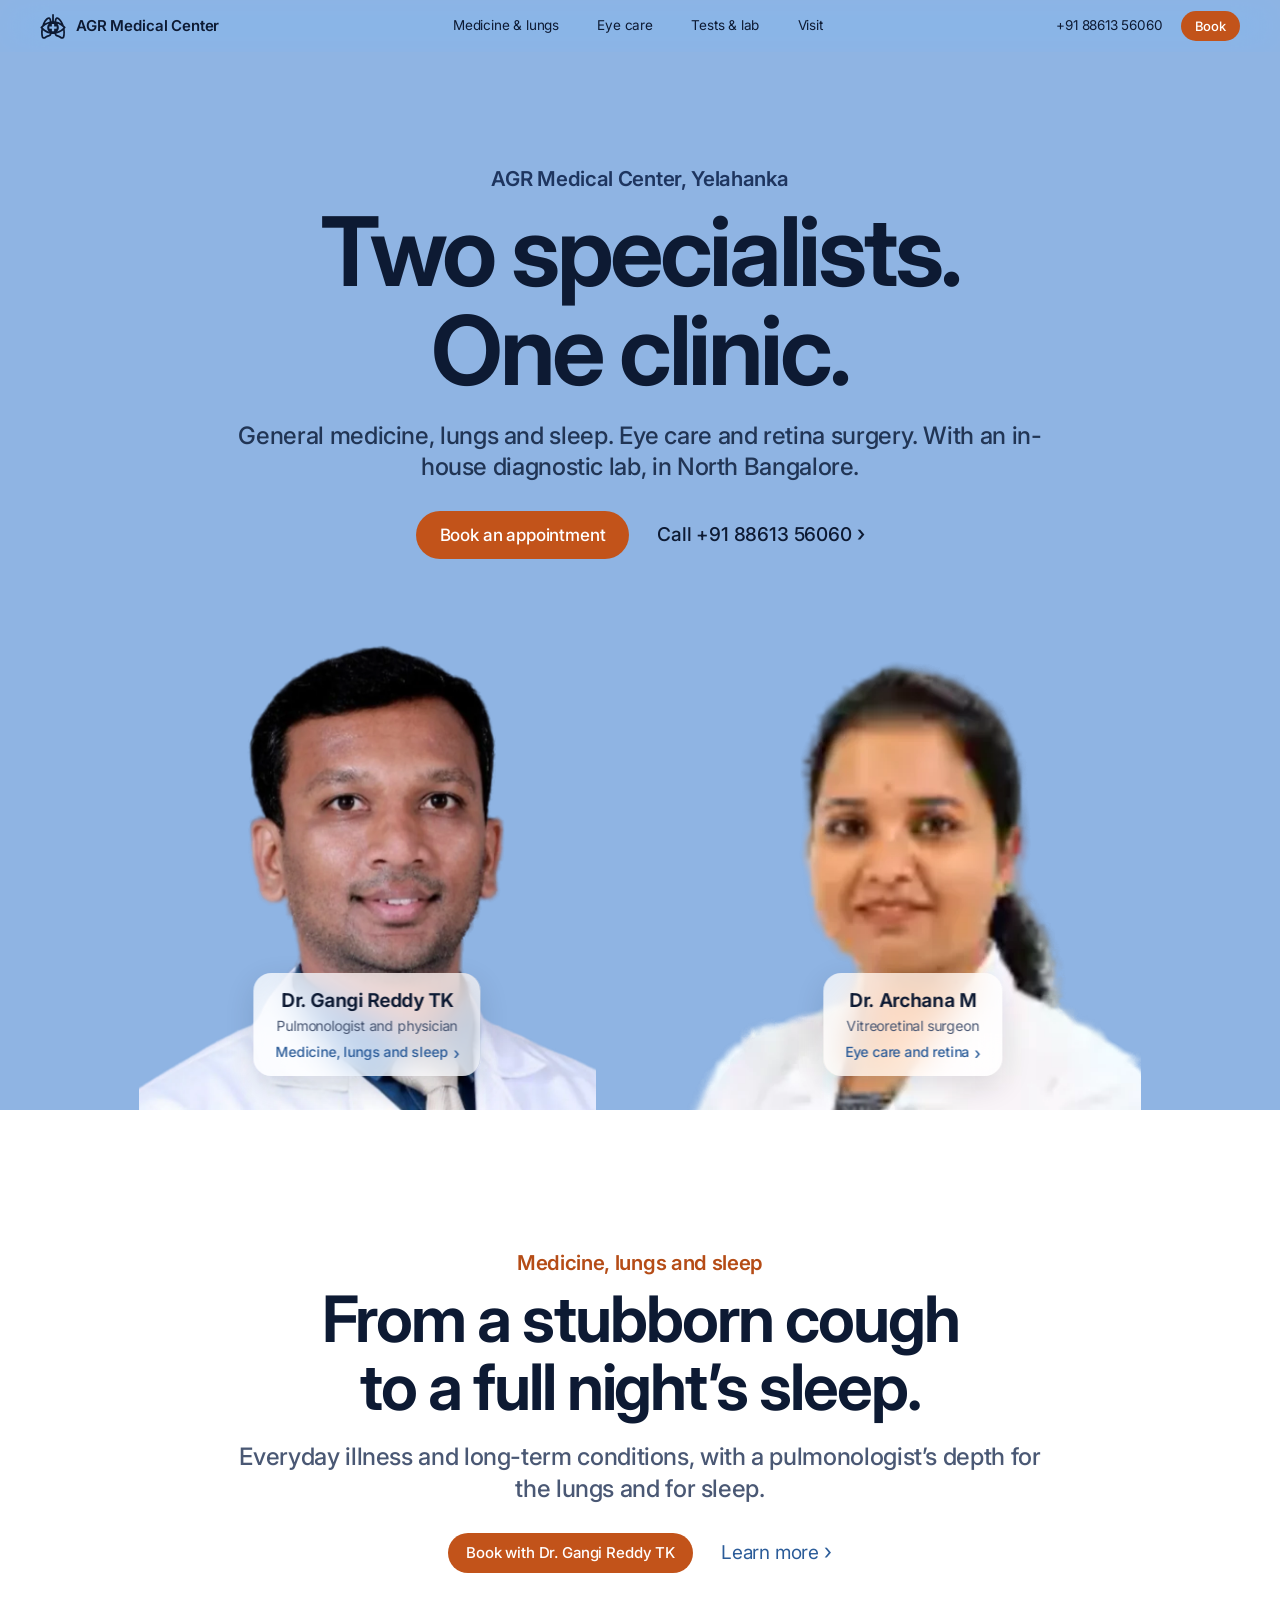
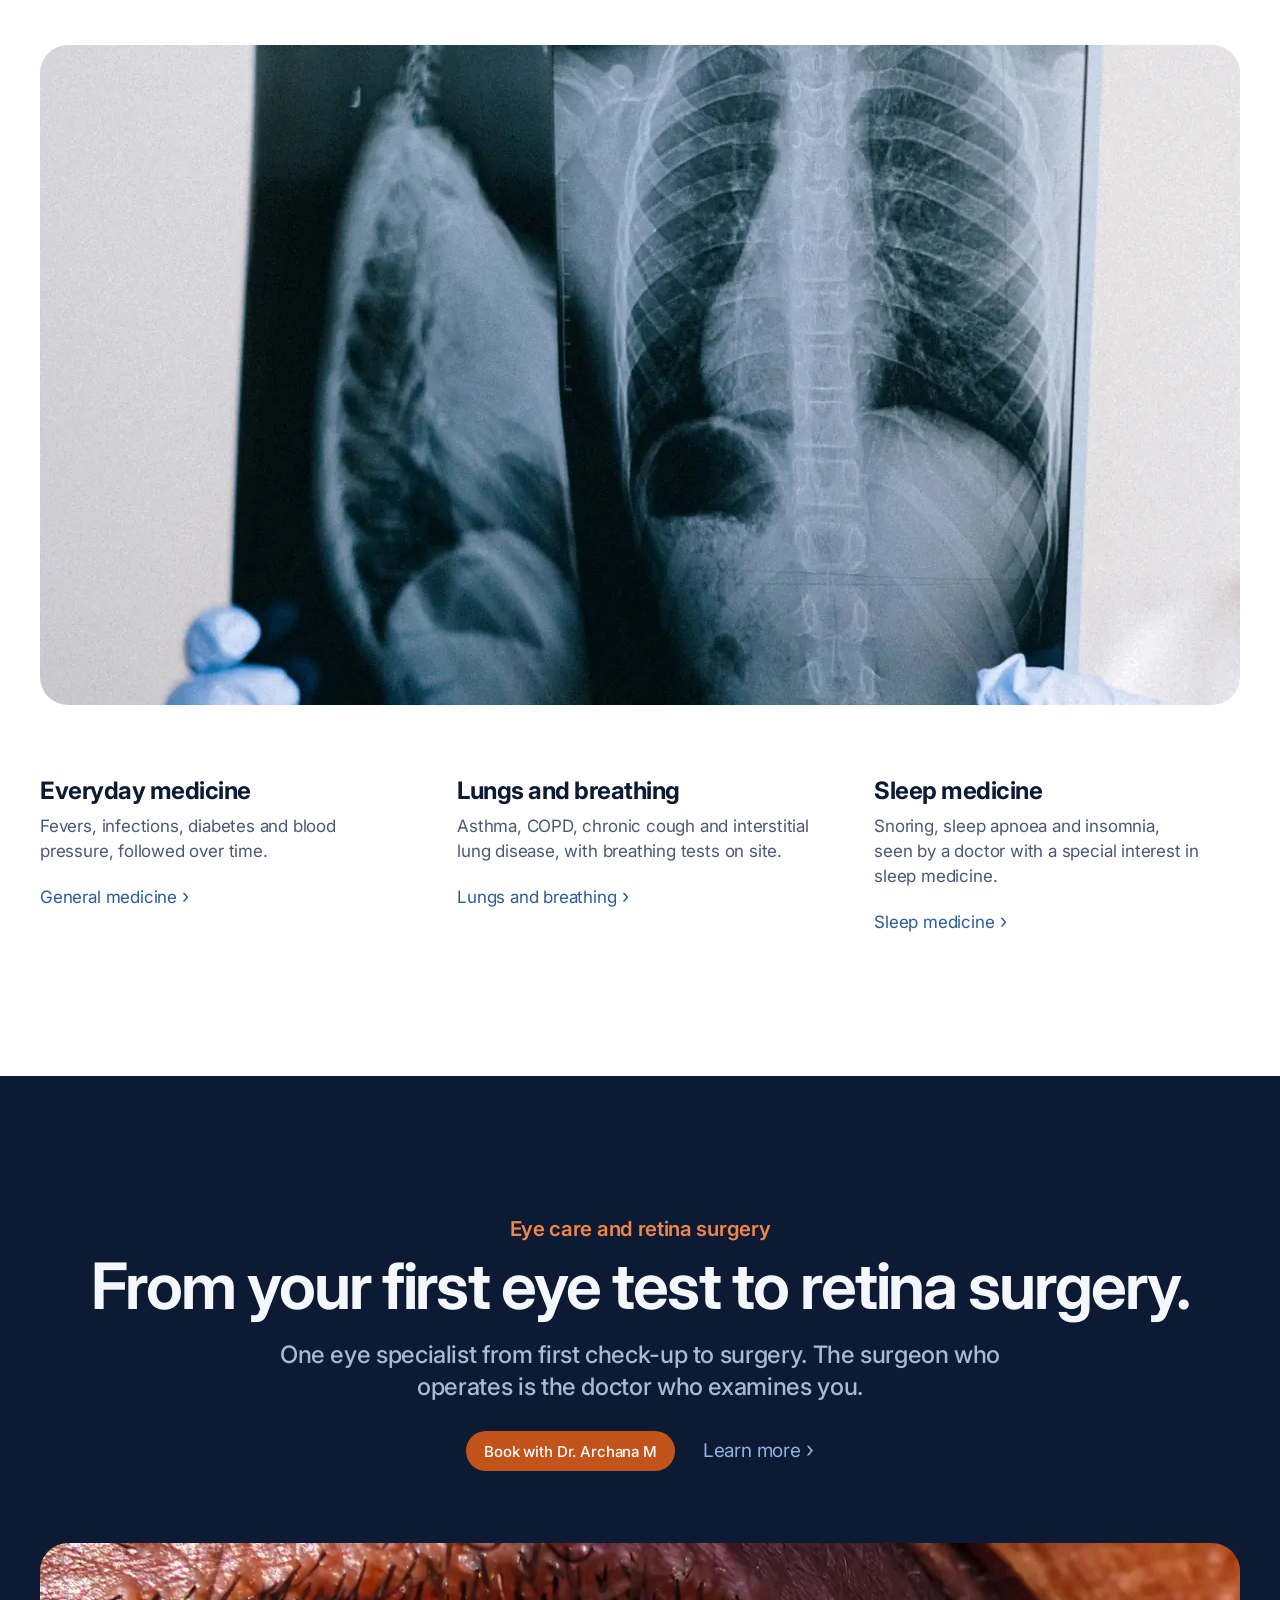
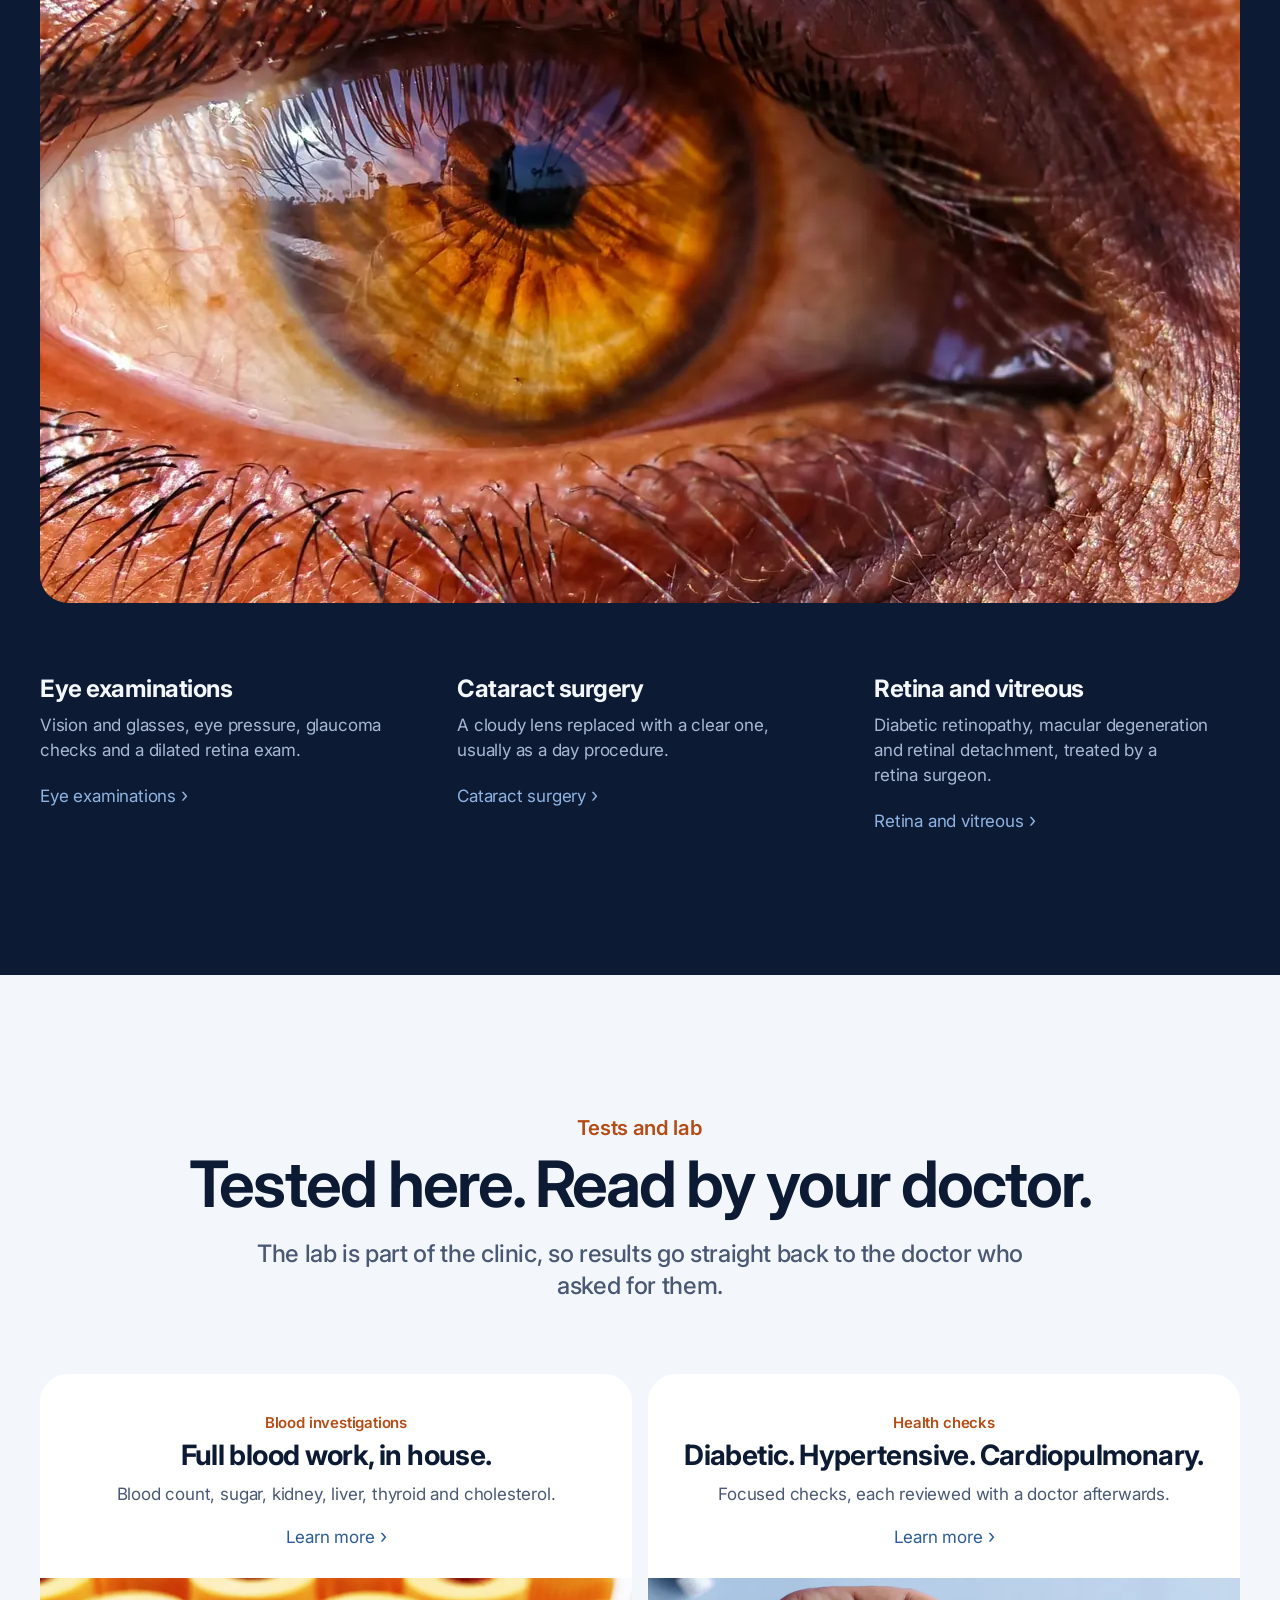
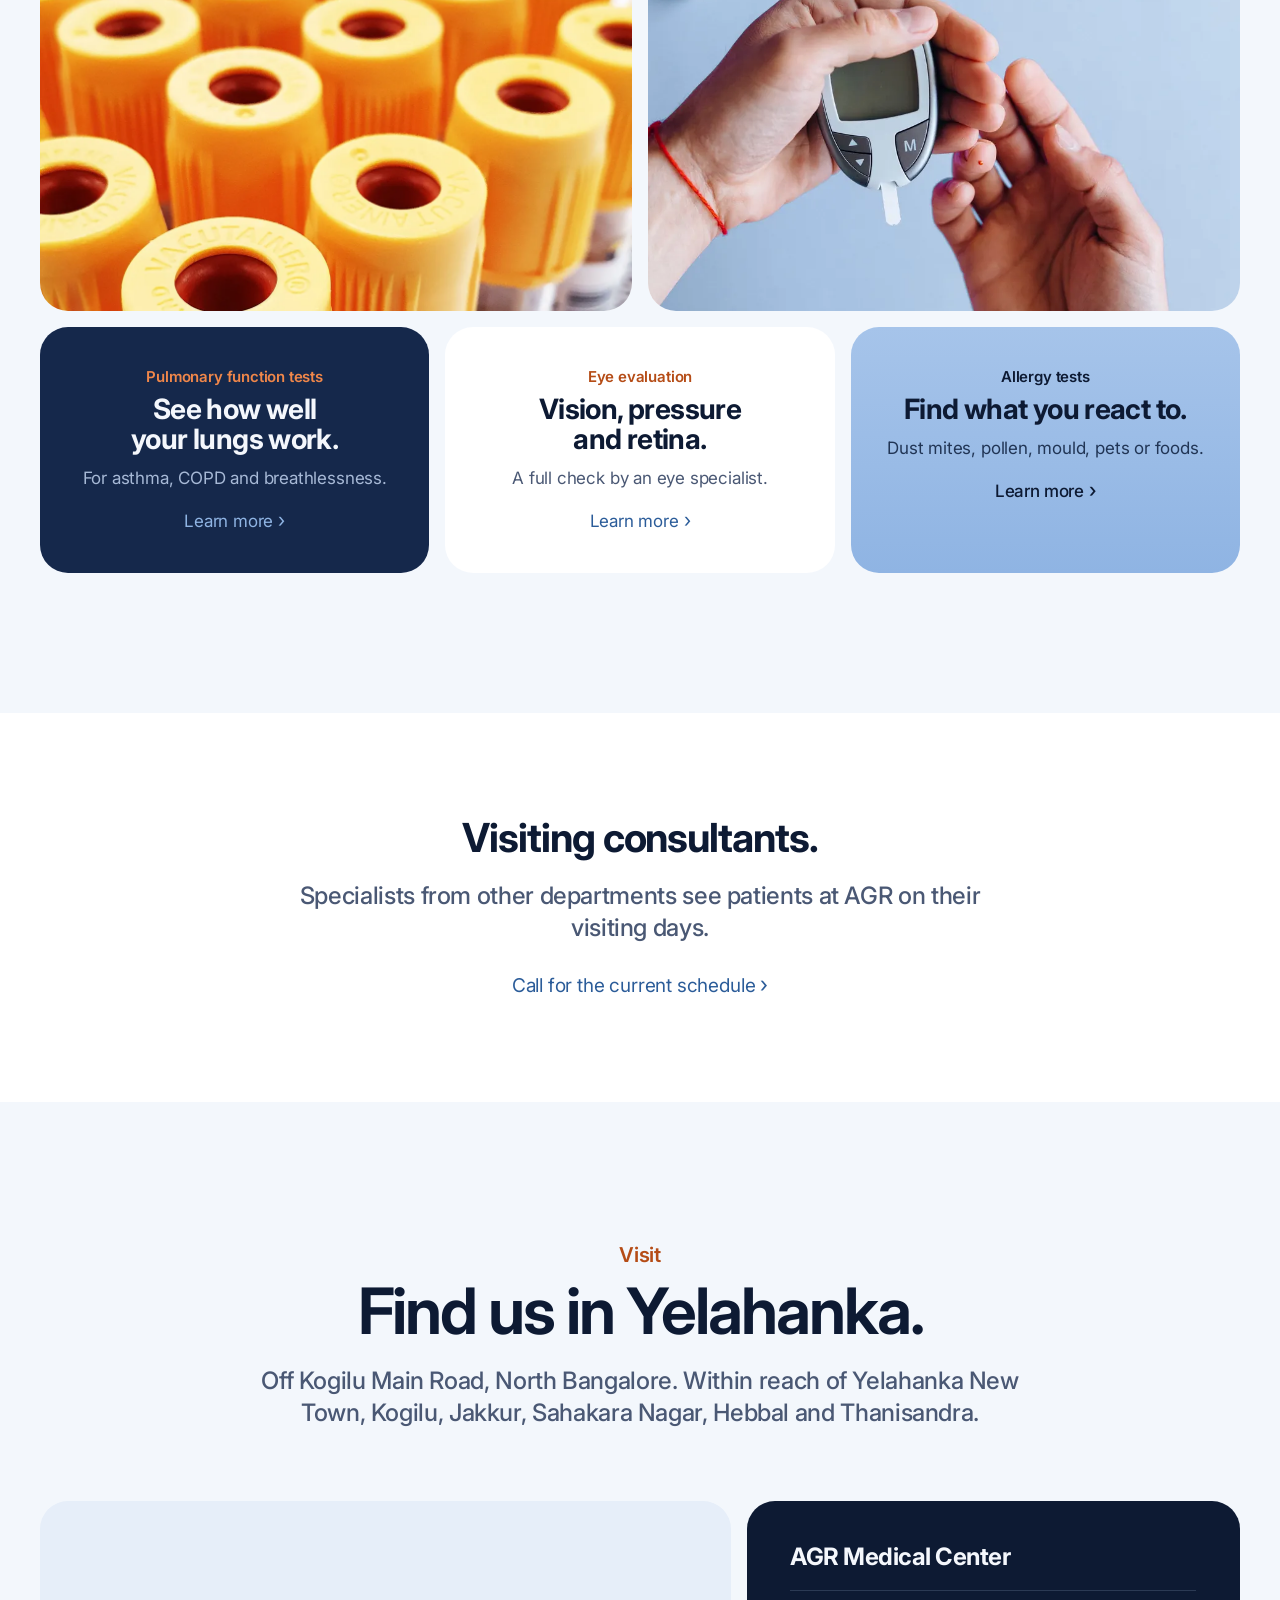
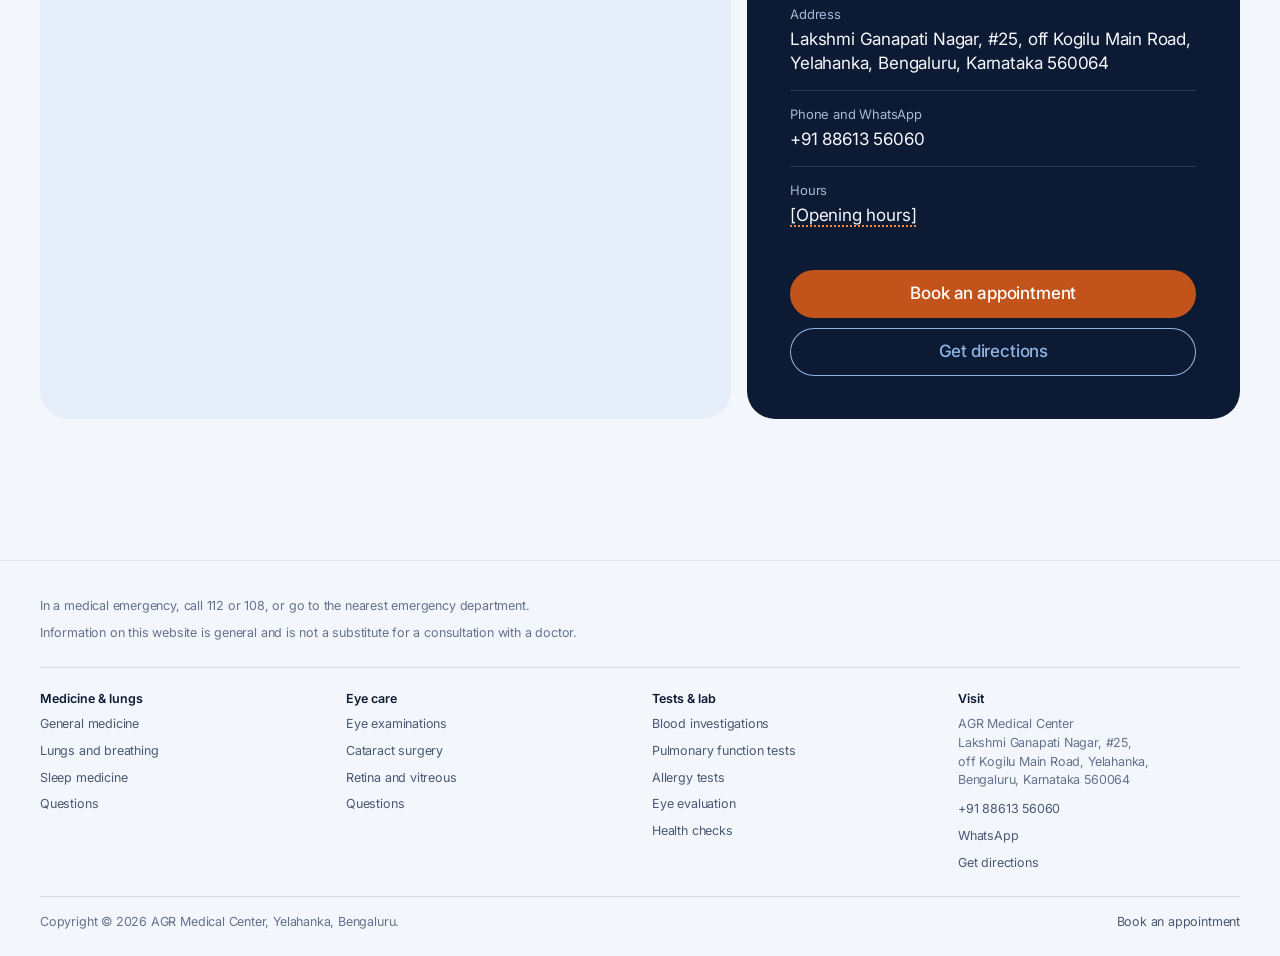
==== commit 69555826: "Dusk-blue landing, Indian patient imagery, remove sleep lab - Home page opens on dusk blue with both" ====
--- a/index.html
+++ b/index.html
@@ -49,7 +49,6 @@
         "availableService": [
           {"@type": "MedicalTest", "name": "Blood investigations"},
           {"@type": "MedicalTest", "name": "Pulmonary function test"},
-          {"@type": "MedicalTest", "name": "Sleep study"},
           {"@type": "MedicalTest", "name": "Allergy test"},
           {"@type": "MedicalTest", "name": "Eye evaluation"},
           {"@type": "MedicalProcedure", "name": "Cataract surgery"},
@@ -81,7 +80,7 @@
   }
   </script>
 </head>
-<body>
+<body class="page-home">
 <!-- @nav -->
 <svg class="visually-hidden" aria-hidden="true" focusable="false"><symbol id="agr-mark" viewBox="0 0 690 670"><path fill="currentColor" fill-rule="evenodd" d="M 322 99.5 C 322 173.5,321.7 193.1,320.8 193.5 C 320.1 193.7,316.1 194,311.8 194.3 L 304.2 194.7 303 186.6 C 295.4 132.7,282.4 104.8,259.2 93.1 C 224.3 75.5,180.2 96.1,136.6 150.5 C 108.1 186.2,78.5 241.9,61.4 292.4 L 56 308.2 40.6 324.4 C 26.1 339.5,13.3 354.3,8.1 361.8 L 5.8 365.1 13.3 374.3 C 17.4 379.4,23.6 386.7,27.1 390.6 L 33.6 397.8 30.9 416.7 C 25.6 454.2,24.8 463.2,24.3 491.3 C 23.3 545.9,31.6 607.2,43.1 629 C 55.4 652.3,78 665.1,104.5 663.7 C 122.4 662.7,133.8 658.1,160.2 641.4 C 188.9 623.2,203.1 616.6,229.8 609.4 C 259.2 601.4,270.5 595.6,283.8 581.6 C 293.1 571.8,302.6 552.1,305.6 536.6 C 306.2 533,306.2 533,310.4 533.8 C 312.6 534.2,330.3 534.5,349.6 534.5 L 384.8 534.5 385.8 539 C 387.6 546.9,394.9 564.6,398.9 570.7 C 403.9 578.4,414.2 588.7,422.8 594.4 C 432.5 600.8,441.8 604.5,459.6 609.1 C 488.4 616.5,497.5 620.6,529.5 640.5 C 560.4 659.8,568.3 663,586.5 663.7 C 605.2 664.5,617.7 660.6,631 649.8 C 648.2 635.9,654.4 620.1,660.9 574.3 C 669 517.2,668 460.3,657.9 403.7 L 656.9 397.9 665.3 388.2 C 675.8 376,684 365.5,684 364.2 C 684 361.5,663.9 338.1,644.4 318 L 634.2 307.5 628.5 291 C 600.6 210.8,560.6 147,515.3 110.7 C 468.4 73.1,420.6 81.2,400.9 130.1 C 395.7 143.1,389.6 169.5,387.4 188.2 L 386.8 194 379.5 194 C 375.4 194,371.5 193.7,370.6 193.4 C 369.2 192.8,369 183.6,369 99.4 L 369 6 345.5 6 L 322 6 322 99.5 M 226.5 134.4 C 199.2 143.1,160.3 188.2,133.1 242.8 C 129.7 249.5,127.2 255,127.4 255 C 127.6 255,131.8 252.5,136.6 249.4 C 165.2 231.5,206.5 214.3,242.7 205.2 L 257.4 201.4 257.2 196.5 C 256.4 182.4,252.1 160.9,247.8 150 C 242 135.1,236.7 131.2,226.5 134.4 M 452.8 135 C 444.6 139.4,436.4 164.5,433.5 194.2 L 432.8 200.9 437.1 202 C 452.8 205.9,458.8 207.6,469 210.7 C 498.2 219.7,538.8 238.4,558.7 252.1 C 561.1 253.8,563 254.8,563 254.5 C 563 253.3,550.4 228.9,544.2 218.1 C 514.4 166.1,470 125.8,452.8 135 M 216.5 262.9 C 163.9 282.2,114.8 314.6,75.3 356.1 L 67 364.7 73.8 371.6 C 105.3 404.1,145.2 432.9,184 451.3 C 196.9 457.5,229.3 471,229.9 470.5 C 230.1 470.3,228.2 467.7,225.6 464.9 C 210.1 447.6,197.6 421.8,192.4 396.2 C 182.7 348.1,194.6 300.2,225.3 264.7 C 228 261.5,230.1 258.8,229.9 258.5 C 229.7 258.3,223.6 260.3,216.5 262.9 M 460 258.6 C 460 258.9,462.7 262.1,465.9 265.6 C 495.5 298,508.3 349.7,498.5 397.5 C 493.7 420.5,481.1 446,465.3 464.7 C 458.9 472.2,458.4 472.2,477 464.8 C 530.3 443.3,574.9 414,613.9 374.6 L 623.3 365.1 619.1 360.1 C 607.6 346.3,577.4 320,556.6 305.5 C 537.9 292.6,510.1 277.5,488.6 268.6 C 477.8 264.1,460 257.9,460 258.6 M 319.4 266.2 C 314.9 268.4,314.6 270.3,314.6 302.8 L 314.5 333.5 282.7 334 C 251 334.5,250.8 334.5,249 336.8 C 246.4 340,245.8 346.7,246.2 369.2 C 246.5 387.3,246.7 389.1,248.6 391.7 C 249.7 393.2,251.8 394.8,253.1 395.1 C 254.4 395.5,268.9 395.8,285.2 395.9 L 315 396 315 427.5 L 315 459.1 317.4 461.5 C 320.6 464.7,326.4 465.3,350.1 464.8 C 362.9 464.6,370.2 464.1,371.6 463.3 C 375.5 461,376 457.2,376 425.9 L 376 396 405.8 395.9 C 422.1 395.8,436.6 395.5,437.9 395.1 C 439.2 394.8,441.3 393.2,442.4 391.7 C 444.4 389,444.5 387.7,444.5 365.2 C 444.4 339.7,443.9 336.7,439.5 335 C 438 334.4,423.9 334,406.4 334 L 376 334 376 303.6 C 376 286.6,375.6 272,375 270.6 C 373.1 265.5,370.2 265,344.8 265.1 C 330.9 265.1,320.6 265.6,319.4 266.2 M 73.6 442.2 C 67.6 492.6,69.7 541.7,79.6 589.5 C 83.4 607.6,86.1 612.7,93.5 616.1 C 102.6 620.3,109.8 618,131.3 604.2 C 166.9 581.2,186.3 572.3,220 563.5 C 237.9 558.8,241.8 557.2,247.4 552 C 252 547.8,257 537.6,258.4 529.9 L 259 526.3 250.8 524.5 C 195.7 512.8,126.7 479.1,80.4 441.4 C 77.5 439,74.8 437,74.6 437 C 74.4 437,74 439.4,73.6 442.2 M 611.5 440.5 C 609.3 442.3,600.5 448.8,592 454.9 C 546.7 487.3,495.7 511,444.5 523.5 C 438.4 524.9,433 526.3,432.3 526.5 C 430.8 527,433.2 536.5,436.5 543 C 439.4 548.7,446.6 555.5,452.6 558.1 C 455.2 559.1,462.7 561.4,469.4 563.1 C 500.9 571,521.4 579.9,549 597.6 C 570.6 611.5,575.2 614.2,580.3 616.2 C 591.1 620.3,600.7 617.2,605.2 608 C 609.7 598.8,616.4 563.8,619.1 535.6 C 621.2 513.3,619.1 443.5,616.1 438.4 C 615.7 437.6,614.1 438.3,611.5 440.5"/></symbol></svg>
 <a class="skip-link" href="#main">Skip to content</a>
@@ -122,118 +121,50 @@
 
 <main id="main">
 
-  <section class="hero" aria-labelledby="hero-title">
+  <section class="hero hero--dusk" aria-labelledby="hero-title">
     <div class="wrap">
       <h1 class="hero__title" id="hero-title">
         <span class="eyebrow">AGR Medical Center, Yelahanka</span>
         <span class="display">Two specialists.<br>One clinic.</span>
       </h1>
-      <p class="lead">General medicine, lungs and sleep with Dr.&nbsp;Gangi Reddy&nbsp;TK. Eye care and retina surgery with Dr.&nbsp;Archana&nbsp;M. A full diagnostic lab under the same roof, in North Bangalore.</p>
+      <p class="lead">General medicine, lungs and sleep. Eye care and retina surgery. With an in-house diagnostic lab, in North Bangalore.</p>
       <div class="ctas">
         <a class="btn" href="visit.html#book">Book an appointment</a>
         <a class="more" href="tel:+918861356060">Call +91 88613 56060</a>
       </div>
     </div>
-
-    <div class="wrap">
-      <div class="tiles tiles--hero">
-        <article class="tile tile--dusk doc-tile" data-reveal>
-          <p class="tile__eyebrow">Pulmonologist and physician</p>
-          <h2 class="tile__title">Dr.&nbsp;Gangi Reddy&nbsp;TK</h2>
-          <p class="tile__text">General health, diabetes and blood pressure, lungs and sleep. Special interests in interventional pulmonology and sleep medicine.</p>
-          <div class="tile__links">
-            <a class="more" href="medicine.html">Learn more</a>
-            <a class="more" href="visit.html?see=gangi#book">Book</a>
-          </div>
-          <div class="doc-tile__photo">
-            <img src="assets/img/dr-gangi-reddy-cutout.webp" width="753" height="807" fetchpriority="high"
-                 alt="Dr. Gangi Reddy TK, pulmonologist and physician at AGR Medical Center">
-          </div>
-        </article>
-        <article class="tile tile--dusk doc-tile" data-reveal>
-          <p class="tile__eyebrow">Vitreoretinal surgeon</p>
-          <h2 class="tile__title">Dr.&nbsp;Archana&nbsp;M</h2>
-          <p class="tile__text">Complete eye care as a general ophthalmologist, cataract surgeon and retina surgeon, from the first eye test to surgery.</p>
-          <div class="tile__links">
-            <a class="more" href="eye-care.html">Learn more</a>
-            <a class="more" href="visit.html?see=archana#book">Book</a>
-          </div>
-          <div class="doc-tile__photo doc-tile__photo--wide">
-            <img src="assets/img/dr-archana-cutout.webp" width="504" height="392"
-                 alt="Dr. Archana M, ophthalmologist and vitreoretinal surgeon at AGR Medical Center">
-          </div>
-        </article>
-      </div>
-    </div>
-  </section>
-
-  <section class="section" id="lab" aria-labelledby="lab-title">
-    <div class="wrap">
-      <div class="intro center" data-reveal>
-        <span class="eyebrow">Tests and lab</span>
-        <h2 class="headline" id="lab-title">Consultation, tests and follow-up. Under one roof.</h2>
-        <p class="lead">Tests are done in the clinic&rsquo;s own lab, so results go straight back to the doctor who asked for them.</p>
-      </div>
-
-      <div class="bento">
-        <article class="tile span-4" data-reveal>
-          <p class="tile__eyebrow">Blood investigations</p>
-          <h3 class="tile__title">Full blood work, in house.</h3>
-          <p class="tile__text">From a routine blood count to sugar, kidney, liver, thyroid and cholesterol tests.</p>
-          <div class="tile__links"><a class="more" href="diagnostics.html#blood">Learn more</a></div>
-          <div class="tile__media">
-            <img src="assets/img/lab-tubes-wide-1200.webp" srcset="assets/img/lab-tubes-wide-1200.webp 1200w, assets/img/lab-tubes-wide-2000.webp 2000w" sizes="(max-width: 1068px) 92vw, 66vw" width="1200" height="675" loading="lazy" decoding="async" alt="Blood samples in orange-capped tubes in the lab">
-          </div>
-        </article>
-        <article class="tile tile--navy" data-reveal>
-          <p class="tile__eyebrow">Sleep lab</p>
-          <h3 class="tile__title tile__title--sm">Overnight sleep studies.</h3>
-          <p class="tile__text">For loud snoring, sleep apnoea and daytime sleepiness.</p>
-          <div class="tile__links"><a class="more" href="diagnostics.html#sleep-lab">Learn more</a></div>
-          <div class="tile__media">
-            <img src="assets/img/sleep-960.webp" width="960" height="640" loading="lazy" decoding="async" alt="A man asleep in a bed with white sheets">
-          </div>
-        </article>
-        <article class="tile span-3" data-reveal>
-          <p class="tile__eyebrow">Pulmonary function tests</p>
-          <h3 class="tile__title tile__title--sm">See how well your lungs work.</h3>
-          <div class="tile__links"><a class="more" href="diagnostics.html#pft">Learn more</a></div>
-          <div class="tile__media">
-            <img src="assets/img/pulse-oximeter-960.webp" width="960" height="640" loading="lazy" decoding="async" alt="A pulse oximeter clipped onto a patient's finger">
-          </div>
-        </article>
-        <article class="tile span-3" data-reveal>
-          <p class="tile__eyebrow">Eye evaluation</p>
-          <h3 class="tile__title tile__title--sm">Vision, pressure and retina.</h3>
-          <div class="tile__links"><a class="more" href="diagnostics.html#eye">Learn more</a></div>
-          <div class="tile__media">
-            <img src="assets/img/phoropter-960.webp" width="960" height="641" loading="lazy" decoding="async" alt="A phoropter used to measure a glasses prescription">
-          </div>
-        </article>
-        <article class="tile tile--dusk tile--pad" data-reveal>
-          <p class="tile__eyebrow">Allergy tests</p>
-          <h3 class="tile__title tile__title--sm">Find what you react to.</h3>
-          <p class="tile__text">Dust mites, pollen, mould, pets or foods, so treatment can be targeted.</p>
-          <div class="tile__links"><a class="more" href="diagnostics.html#allergy">Learn more</a></div>
-        </article>
-        <article class="tile tile--navy tile--pad span-4 md-full" data-reveal>
-          <p class="tile__eyebrow">Health checks</p>
-          <h3 class="tile__title tile__title--sm">Cardiopulmonary. Diabetic. Hypertensive.</h3>
-          <p class="tile__text">Three focused checks, each reviewed with a doctor afterwards.</p>
-          <div class="tile__links"><a class="more" href="diagnostics.html#health-checks">Learn more</a><a class="more" href="visit.html?see=tests#book">Book a check</a></div>
-        </article>
-      </div>
-    </div>
-  </section>
-
-  <section class="section section--tint" id="medicine" aria-labelledby="medicine-title">
+    <div class="wrap">
+      <div class="hero-docs">
+        <figure class="hero-doc">
+          <img src="assets/img/dr-gangi-reddy-cutout.webp" width="1004" height="1068" fetchpriority="high"
+               alt="Dr. Gangi Reddy TK, pulmonologist and physician at AGR Medical Center">
+          <figcaption>
+            <strong>Dr.&nbsp;Gangi Reddy&nbsp;TK</strong>
+            <span>Pulmonologist and physician</span>
+            <a class="more" href="medicine.html">Medicine, lungs and sleep</a>
+          </figcaption>
+        </figure>
+        <figure class="hero-doc">
+          <img src="assets/img/dr-archana-cutout.webp" width="477" height="508"
+               alt="Dr. Archana M, ophthalmologist and vitreoretinal surgeon at AGR Medical Center">
+          <figcaption>
+            <strong>Dr.&nbsp;Archana&nbsp;M</strong>
+            <span>Vitreoretinal surgeon</span>
+            <a class="more" href="eye-care.html">Eye care and retina</a>
+          </figcaption>
+        </figure>
+      </div>
+    </div>
+  </section>
+
+  <section class="section" id="medicine" aria-labelledby="medicine-title">
     <div class="wrap">
       <div class="intro center" data-reveal>
         <span class="eyebrow">Medicine, lungs and sleep</span>
         <h2 class="headline" id="medicine-title">From a stubborn cough to a full night&rsquo;s sleep.</h2>
-        <p class="lead">General physician and pulmonologist Dr.&nbsp;Gangi Reddy&nbsp;TK sees everyday illness and long-term conditions, with specialist depth for the lungs and for sleep.</p>
+        <p class="lead">Everyday illness and long-term conditions, with a pulmonologist&rsquo;s depth for the lungs and for sleep.</p>
         <div class="ctas">
-          <a class="btn btn--md" href="visit.html?see=gangi#book">Book a consultation</a>
+          <a class="btn btn--md" href="visit.html?see=gangi#book">Book with Dr.&nbsp;Gangi Reddy&nbsp;TK</a>
           <a class="more" href="medicine.html">Learn more</a>
         </div>
       </div>
@@ -243,17 +174,17 @@
       <div class="features">
         <div class="feature" data-reveal>
           <h3>Everyday medicine</h3>
-          <p>Fevers, infections, diabetes and high blood pressure, followed over time with tests in the clinic&rsquo;s own lab.</p>
+          <p>Fevers, infections, diabetes and blood pressure, followed over time.</p>
           <a class="more" href="medicine.html#general">General medicine</a>
         </div>
         <div class="feature" data-reveal>
           <h3>Lungs and breathing</h3>
-          <p>Asthma, COPD, chronic cough, interstitial lung disease and abnormal chest scans, with breathing tests on site.</p>
+          <p>Asthma, COPD, chronic cough and interstitial lung disease, with breathing tests on site.</p>
           <a class="more" href="medicine.html#lungs">Lungs and breathing</a>
         </div>
         <div class="feature" data-reveal>
           <h3>Sleep medicine</h3>
-          <p>Snoring, sleep apnoea and poor sleep, assessed with an overnight study in the clinic&rsquo;s sleep lab.</p>
+          <p>Snoring, sleep apnoea and insomnia, seen by a doctor with a special interest in sleep medicine.</p>
           <a class="more" href="medicine.html#sleep">Sleep medicine</a>
         </div>
       </div>
@@ -265,9 +196,9 @@
       <div class="intro center on-dark" data-reveal>
         <span class="eyebrow">Eye care and retina surgery</span>
         <h2 class="headline" id="eyes-title">From your first eye test to retina surgery.</h2>
-        <p class="lead">Ophthalmologist and vitreoretinal surgeon Dr.&nbsp;Archana&nbsp;M looks after the whole eye. The surgeon who operates is the doctor who examines you.</p>
+        <p class="lead">One eye specialist from first check-up to surgery. The surgeon who operates is the doctor who examines you.</p>
         <div class="ctas">
-          <a class="btn btn--md" href="visit.html?see=archana#book">Book an eye consultation</a>
+          <a class="btn btn--md" href="visit.html?see=archana#book">Book with Dr.&nbsp;Archana&nbsp;M</a>
           <a class="more" href="eye-care.html">Learn more</a>
         </div>
       </div>
@@ -277,19 +208,67 @@
       <div class="features on-dark">
         <div class="feature" data-reveal>
           <h3>Eye examinations</h3>
-          <p>Vision and glasses, eye pressure, glaucoma checks and a dilated look at the retina.</p>
+          <p>Vision and glasses, eye pressure, glaucoma checks and a dilated retina exam.</p>
           <a class="more" href="eye-care.html#exams">Eye examinations</a>
         </div>
         <div class="feature" data-reveal>
           <h3>Cataract surgery</h3>
-          <p>Replacing a cloudy lens with a clear one, usually under local anaesthetic and as a day procedure.</p>
+          <p>A cloudy lens replaced with a clear one, usually as a day procedure.</p>
           <a class="more" href="eye-care.html#cataract">Cataract surgery</a>
         </div>
         <div class="feature" data-reveal>
           <h3>Retina and vitreous</h3>
-          <p>Diabetic retinopathy, macular degeneration, retinal tears and detachment, treated by a retina surgeon.</p>
+          <p>Diabetic retinopathy, macular degeneration and retinal detachment, treated by a retina surgeon.</p>
           <a class="more" href="eye-care.html#retina">Retina and vitreous</a>
         </div>
+      </div>
+    </div>
+  </section>
+
+  <section class="section section--tint" id="lab" aria-labelledby="lab-title">
+    <div class="wrap">
+      <div class="intro center" data-reveal>
+        <span class="eyebrow">Tests and lab</span>
+        <h2 class="headline" id="lab-title">Tested here. Read by your doctor.</h2>
+        <p class="lead">The lab is part of the clinic, so results go straight back to the doctor who asked for them.</p>
+      </div>
+      <div class="bento">
+        <article class="tile tile--white span-3" data-reveal>
+          <p class="tile__eyebrow">Blood investigations</p>
+          <h3 class="tile__title tile__title--sm">Full blood work, in house.</h3>
+          <p class="tile__text">Blood count, sugar, kidney, liver, thyroid and cholesterol.</p>
+          <div class="tile__links"><a class="more" href="diagnostics.html#blood">Learn more</a></div>
+          <div class="tile__media">
+            <img src="assets/img/lab-tubes-wide-1200.webp" srcset="assets/img/lab-tubes-wide-1200.webp 1200w, assets/img/lab-tubes-wide-2000.webp 2000w" sizes="(max-width: 640px) 92vw, 45vw" width="1200" height="675" loading="lazy" decoding="async" alt="Blood samples in orange-capped tubes in the lab">
+          </div>
+        </article>
+        <article class="tile tile--white span-3" data-reveal>
+          <p class="tile__eyebrow">Health checks</p>
+          <h3 class="tile__title tile__title--sm">Diabetic. Hypertensive. Cardiopulmonary.</h3>
+          <p class="tile__text">Focused checks, each reviewed with a doctor afterwards.</p>
+          <div class="tile__links"><a class="more" href="diagnostics.html#health-checks">Learn more</a></div>
+          <div class="tile__media">
+            <img src="assets/img/glucometer-960.webp" srcset="assets/img/glucometer-960.webp 960w, assets/img/glucometer-1600.webp 1600w" sizes="(max-width: 640px) 92vw, 45vw" width="960" height="720" loading="lazy" decoding="async" alt="A patient checking blood sugar with a glucometer">
+          </div>
+        </article>
+        <article class="tile tile--navy tile--pad" data-reveal>
+          <p class="tile__eyebrow">Pulmonary function tests</p>
+          <h3 class="tile__title tile__title--sm">See how well your lungs work.</h3>
+          <p class="tile__text">For asthma, COPD and breathlessness.</p>
+          <div class="tile__links"><a class="more" href="diagnostics.html#pft">Learn more</a></div>
+        </article>
+        <article class="tile tile--white tile--pad" data-reveal>
+          <p class="tile__eyebrow">Eye evaluation</p>
+          <h3 class="tile__title tile__title--sm">Vision, pressure and retina.</h3>
+          <p class="tile__text">A full check by an eye specialist.</p>
+          <div class="tile__links"><a class="more" href="diagnostics.html#eye">Learn more</a></div>
+        </article>
+        <article class="tile tile--dusk tile--pad" data-reveal>
+          <p class="tile__eyebrow">Allergy tests</p>
+          <h3 class="tile__title tile__title--sm">Find what you react to.</h3>
+          <p class="tile__text">Dust mites, pollen, mould, pets or foods.</p>
+          <div class="tile__links"><a class="more" href="diagnostics.html#allergy">Learn more</a></div>
+        </article>
       </div>
     </div>
   </section>
@@ -297,7 +276,7 @@
   <section class="section section--tight" aria-labelledby="visiting-title">
     <div class="wrap wrap--narrow center" data-reveal>
       <h2 class="headline-sm" id="visiting-title">Visiting consultants.</h2>
-      <p class="lead">Specialists from other departments see patients at AGR on their visiting days, with the same lab behind them.</p>
+      <p class="lead">Specialists from other departments see patients at AGR on their visiting days.</p>
       <div class="ctas"><a class="more" href="tel:+918861356060">Call for the current schedule</a></div>
     </div>
   </section>
@@ -307,7 +286,7 @@
       <div class="intro center" data-reveal>
         <span class="eyebrow">Visit</span>
         <h2 class="headline" id="location-title">Find us in Yelahanka.</h2>
-        <p class="lead">Off Kogilu Main Road in North Bangalore, within reach of Yelahanka New Town, Kogilu, Jakkur, Sahakara Nagar, Hebbal and Thanisandra.</p>
+        <p class="lead">Off Kogilu Main Road, North Bangalore. Within reach of Yelahanka New Town, Kogilu, Jakkur, Sahakara Nagar, Hebbal and Thanisandra.</p>
       </div>
       <div class="location" data-reveal>
         <div class="map">
@@ -362,7 +341,6 @@
         <ul>
           <li><a href="diagnostics.html#blood">Blood investigations</a></li>
           <li><a href="diagnostics.html#pft">Pulmonary function tests</a></li>
-          <li><a href="diagnostics.html#sleep-lab">Sleep lab</a></li>
           <li><a href="diagnostics.html#allergy">Allergy tests</a></li>
           <li><a href="diagnostics.html#eye">Eye evaluation</a></li>
           <li><a href="diagnostics.html#health-checks">Health checks</a></li>
--- a/assets/css/site.css
+++ b/assets/css/site.css
@@ -552,13 +552,14 @@
 .display {
   display: block;
   font-size: clamp(44px, 7.6vw, 96px);
-  font-weight: 700;
+  font-weight: 650;
   line-height: 1.03;
   letter-spacing: -0.036em;
 }
 
 .headline {
   font-size: clamp(36px, 5.4vw, 64px);
+  font-weight: 650;
   line-height: 1.06;
   letter-spacing: -0.032em;
 }
@@ -626,6 +627,110 @@
 
 .hero--page {
   padding-bottom: clamp(56px, 7vw, 96px);
+}
+
+/* ---------- Home: dusk-blue landing ---------- */
+
+.page-home {
+  background: var(--dusk);
+}
+
+.page-home .nav {
+  background: rgba(143, 180, 227, 0.8);
+  color: var(--navy);
+}
+
+.page-home .brand,
+.page-home .nav__links a,
+.page-home .nav__phone,
+.page-home .menu-btn {
+  color: var(--navy);
+}
+
+.page-home .nav__links a:hover {
+  color: #000;
+}
+
+.hero--dusk {
+  padding-bottom: 0;
+  background: var(--dusk);
+  color: var(--navy);
+}
+
+.hero--dusk .eyebrow {
+  color: #1e355f;
+}
+
+.hero--dusk .lead {
+  color: #213555;
+}
+
+.hero--dusk .ctas .more {
+  color: var(--navy);
+  font-weight: 500;
+}
+
+.hero-docs {
+  display: grid;
+  grid-template-columns: repeat(2, minmax(0, 1fr));
+  align-items: end;
+  gap: clamp(12px, 4vw, 64px);
+  max-width: 1040px;
+  margin: clamp(40px, 5vw, 72px) auto 0;
+}
+
+.hero-doc {
+  position: relative;
+  display: flex;
+  justify-content: center;
+  margin: 0;
+}
+
+.hero-doc img {
+  width: auto;
+  max-width: 100%;
+  height: clamp(300px, 38vw, 520px);
+  object-fit: contain;
+  object-position: bottom;
+}
+
+.hero-doc figcaption {
+  position: absolute;
+  left: 50%;
+  bottom: clamp(16px, 2.6vw, 36px);
+  transform: translateX(-50%);
+  width: max-content;
+  max-width: 92%;
+  padding: 14px 22px 12px;
+  text-align: center;
+  color: var(--navy);
+  background: rgba(255, 255, 255, 0.74);
+  -webkit-backdrop-filter: saturate(180%) blur(18px);
+  backdrop-filter: saturate(180%) blur(18px);
+  border-radius: 18px;
+  box-shadow: 0 10px 30px rgba(13, 26, 51, 0.14);
+}
+
+.hero-doc figcaption strong {
+  display: block;
+  font-family: var(--font-display);
+  font-size: 19px;
+  font-weight: 650;
+  letter-spacing: -0.018em;
+}
+
+.hero-doc figcaption span {
+  display: block;
+  margin-top: 1px;
+  font-size: 14px;
+  color: var(--ink-2);
+}
+
+.hero-doc figcaption .more {
+  margin-top: 6px;
+  font-size: 14px;
+  font-weight: 500;
+  color: var(--link);
 }
 
 /* ---------- Tiles ---------- */
@@ -1033,6 +1138,24 @@
     center / 20px no-repeat;
 }
 
+/* Text panel used in place of a photo */
+.panel {
+  padding: clamp(28px, 4vw, 48px);
+  background: var(--dusk);
+  color: var(--navy);
+  border-radius: var(--radius);
+}
+
+.panel h3 {
+  margin-bottom: 18px;
+  font-size: 24px;
+  letter-spacing: -0.02em;
+}
+
+.panel .checklist li::before {
+  background-color: var(--white);
+}
+
 /* Highlight tile inside sections */
 .callout {
   margin-top: 32px;
@@ -1182,6 +1305,23 @@
 .prep p {
   font-size: 15px;
   color: var(--ink-2);
+}
+
+.test--dusk {
+  background: var(--dusk);
+  justify-content: center;
+}
+
+.test--dusk .test__body {
+  padding-bottom: 8px;
+}
+
+.test--dusk .test__for {
+  color: var(--navy);
+}
+
+.test--dusk .test__body > p:not(.test__for) {
+  color: #213555;
 }
 
 .test--wide {
@@ -1607,6 +1747,9 @@
   .hero .ctas {
     animation-delay: 0.16s;
   }
+  .hero-docs {
+    animation: rise 1.1s 0.24s var(--ease) both;
+  }
 }
 
 @keyframes rise {
@@ -1718,6 +1861,38 @@
   }
   .doc-tile {
     min-height: 520px;
+  }
+  /* Swipeable pair of portraits on phones */
+  .hero-docs {
+    display: flex;
+    gap: 12px;
+    margin-left: calc(-1 * var(--gutter));
+    margin-right: calc(-1 * var(--gutter));
+    padding: 0 var(--gutter);
+    overflow-x: auto;
+    scroll-snap-type: x mandatory;
+    scrollbar-width: none;
+  }
+  .hero-docs::-webkit-scrollbar {
+    display: none;
+  }
+  .hero-doc {
+    flex: 0 0 80%;
+    scroll-snap-align: center;
+  }
+  .hero-doc img {
+    height: 330px;
+  }
+  .hero-doc figcaption {
+    bottom: 16px;
+    padding: 10px 16px 9px;
+    border-radius: 14px;
+  }
+  .hero-doc figcaption strong {
+    font-size: 17px;
+  }
+  .hero-doc figcaption span {
+    font-size: 13px;
   }
   .doc-tile__photo img {
     height: 300px;
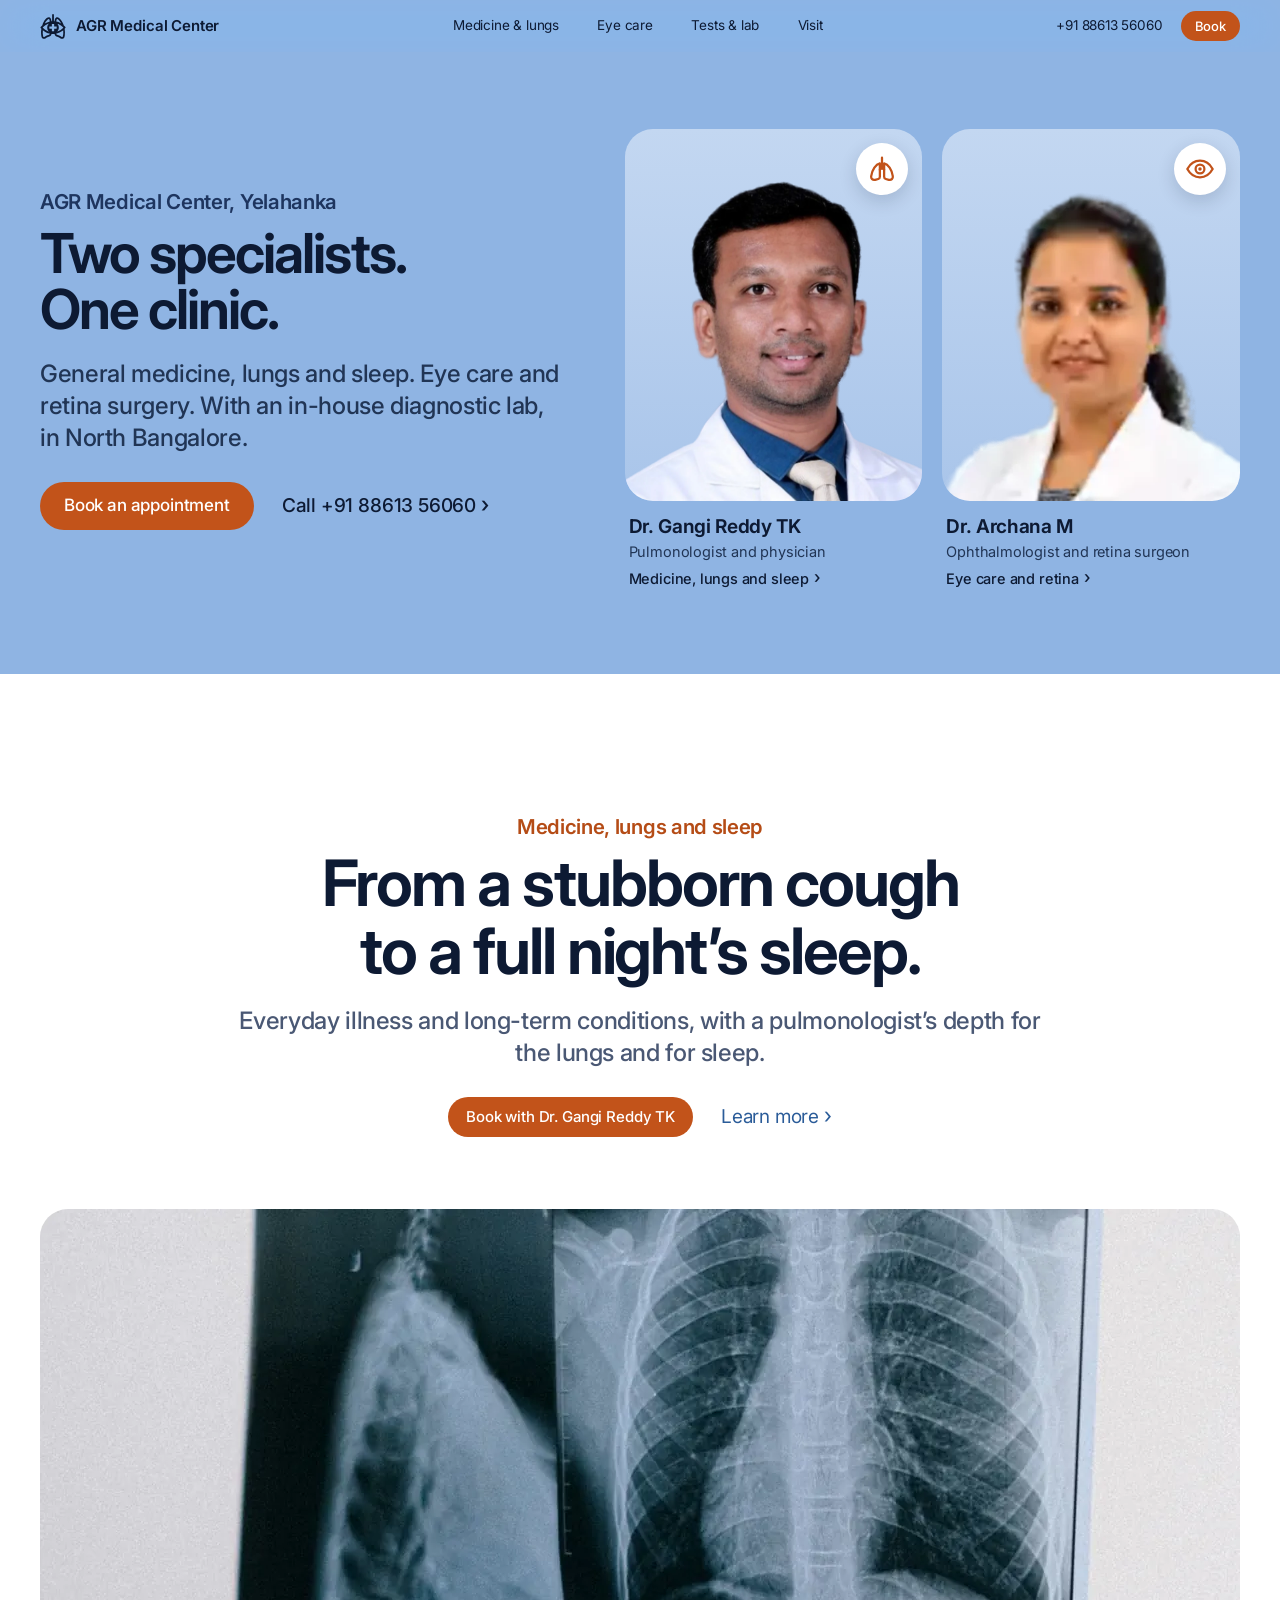
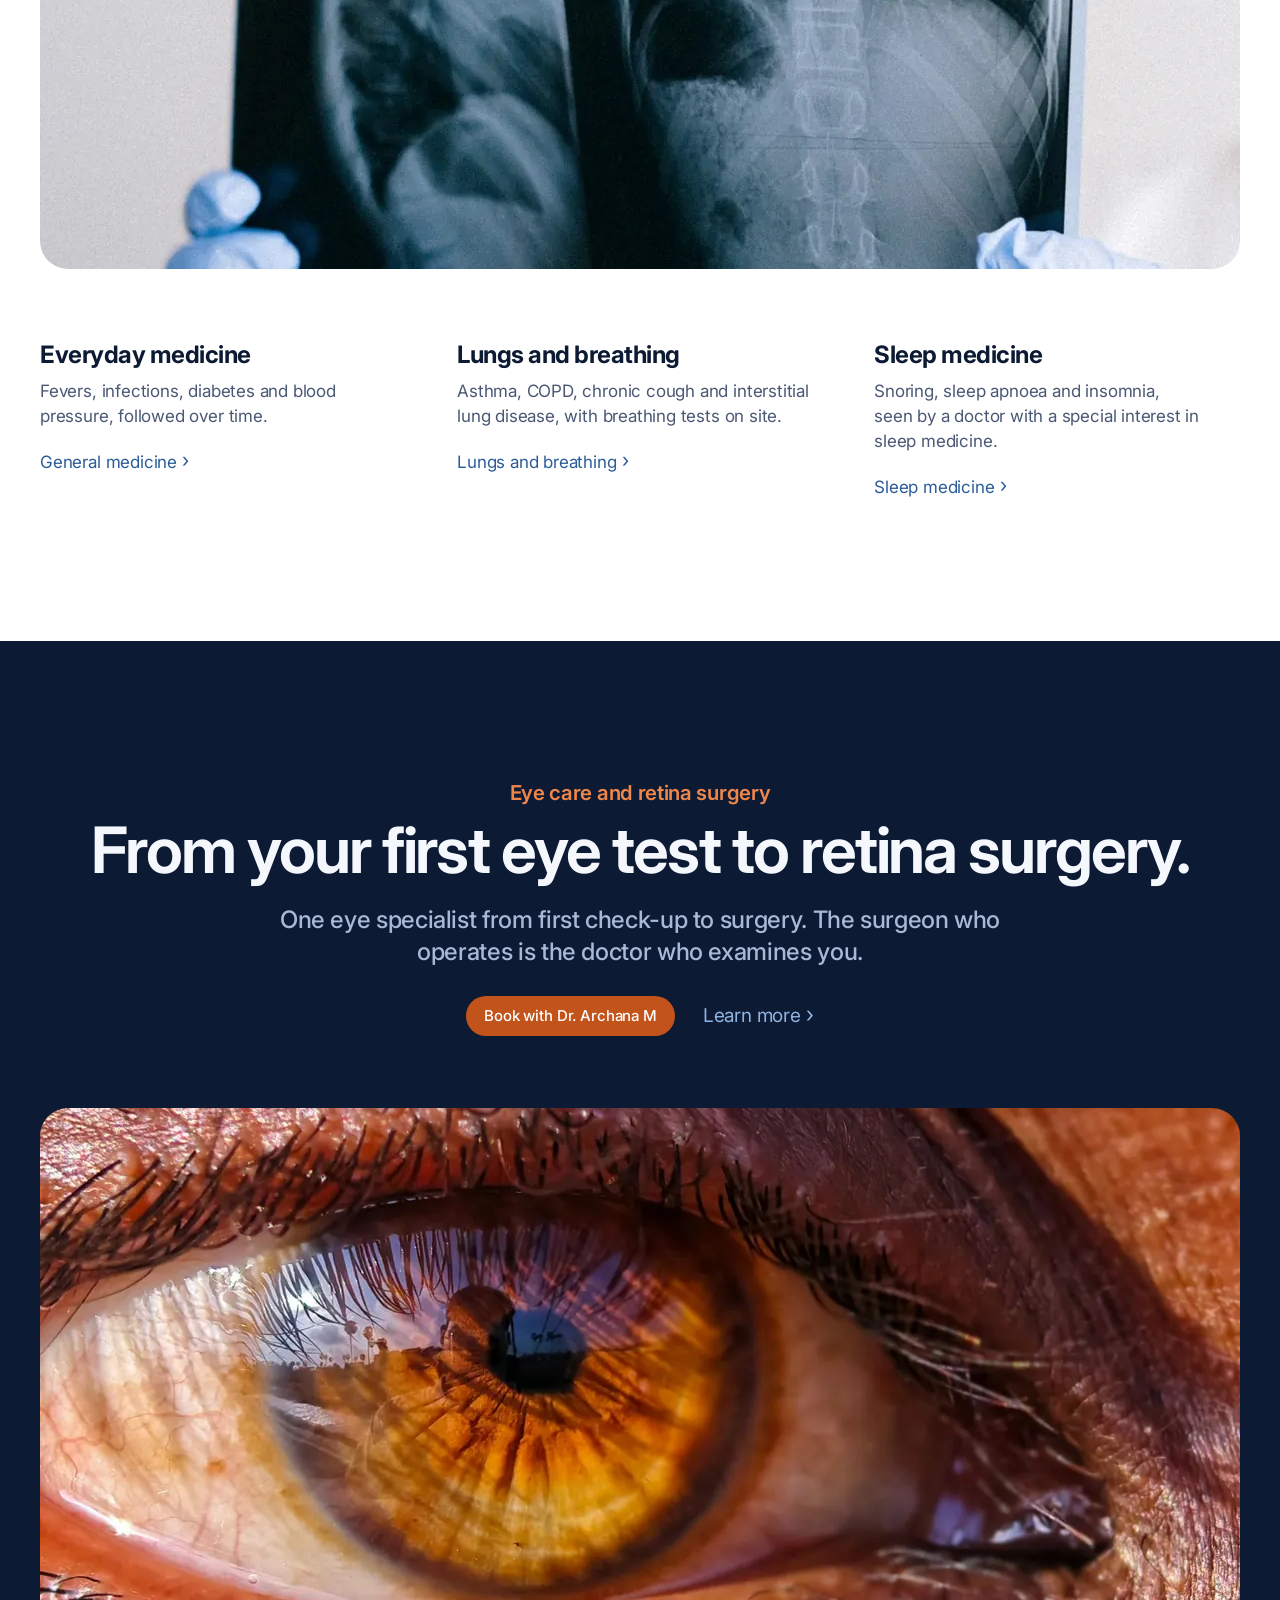
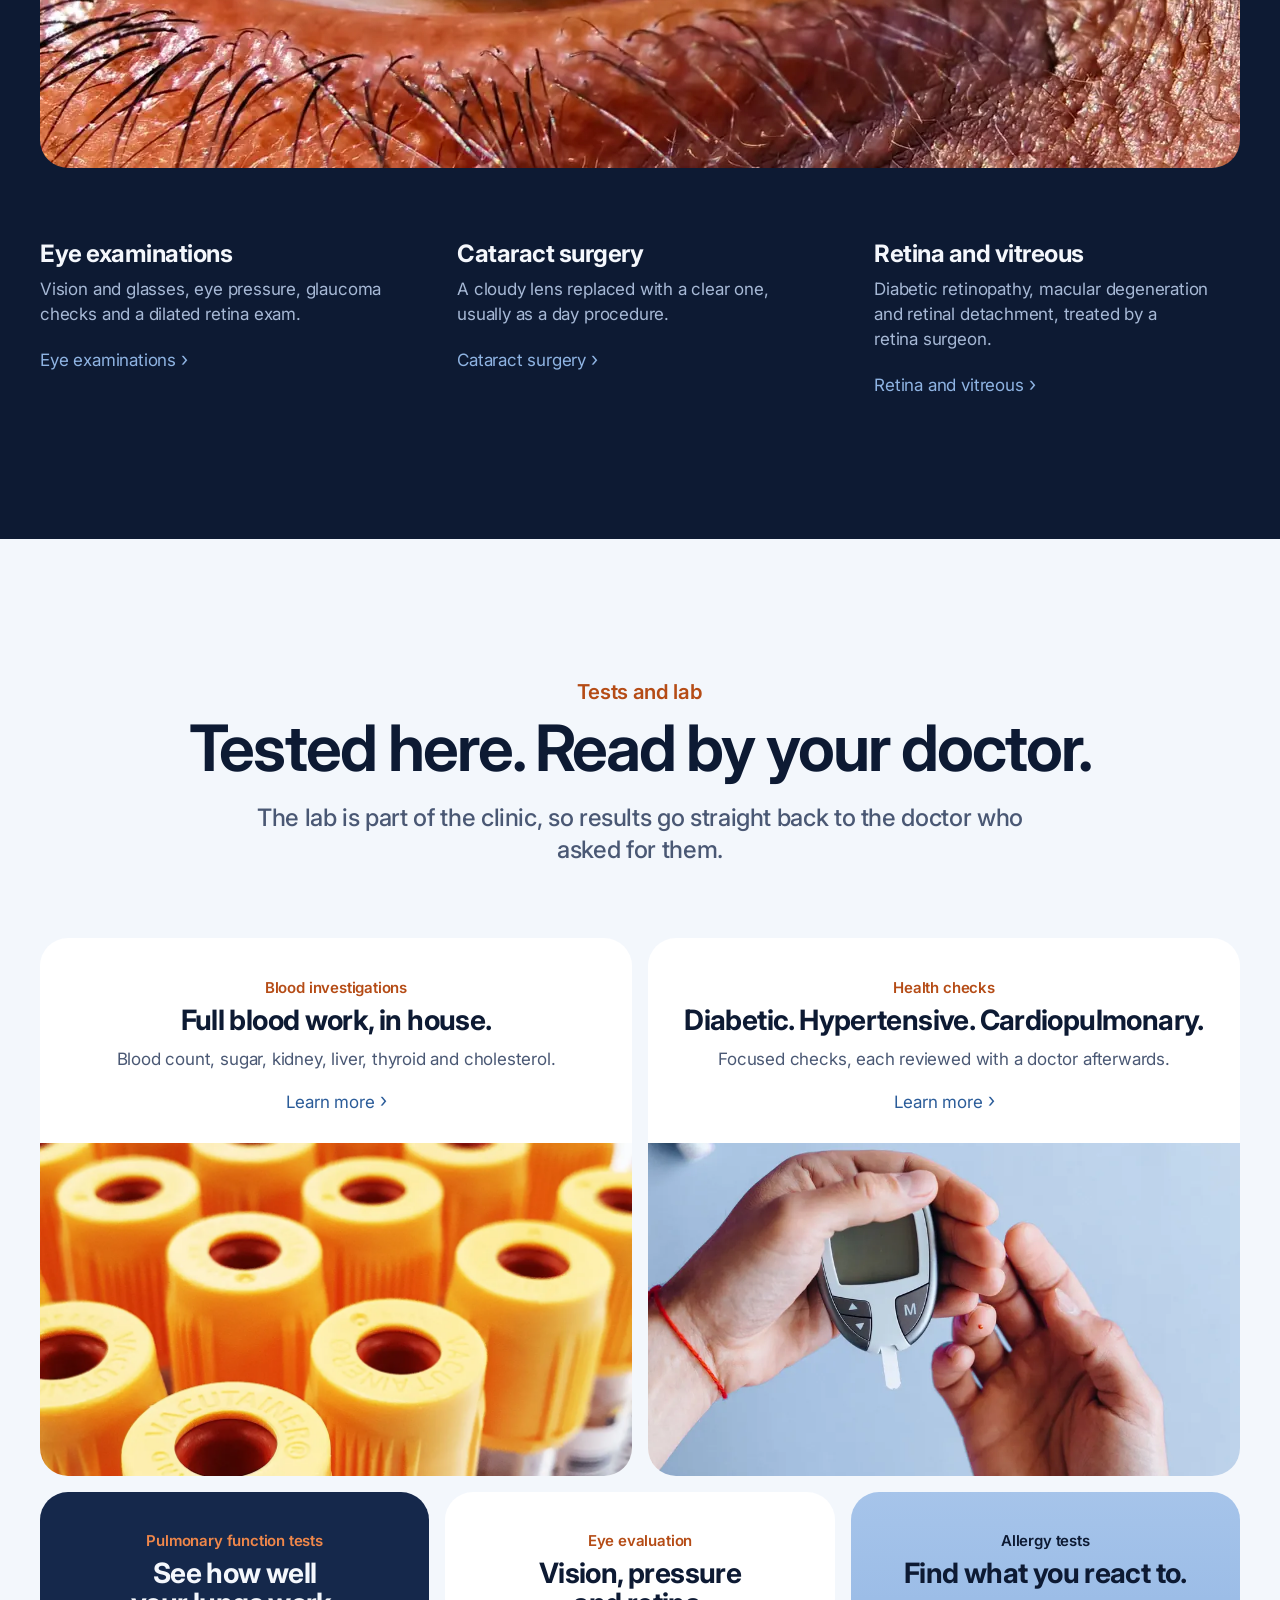
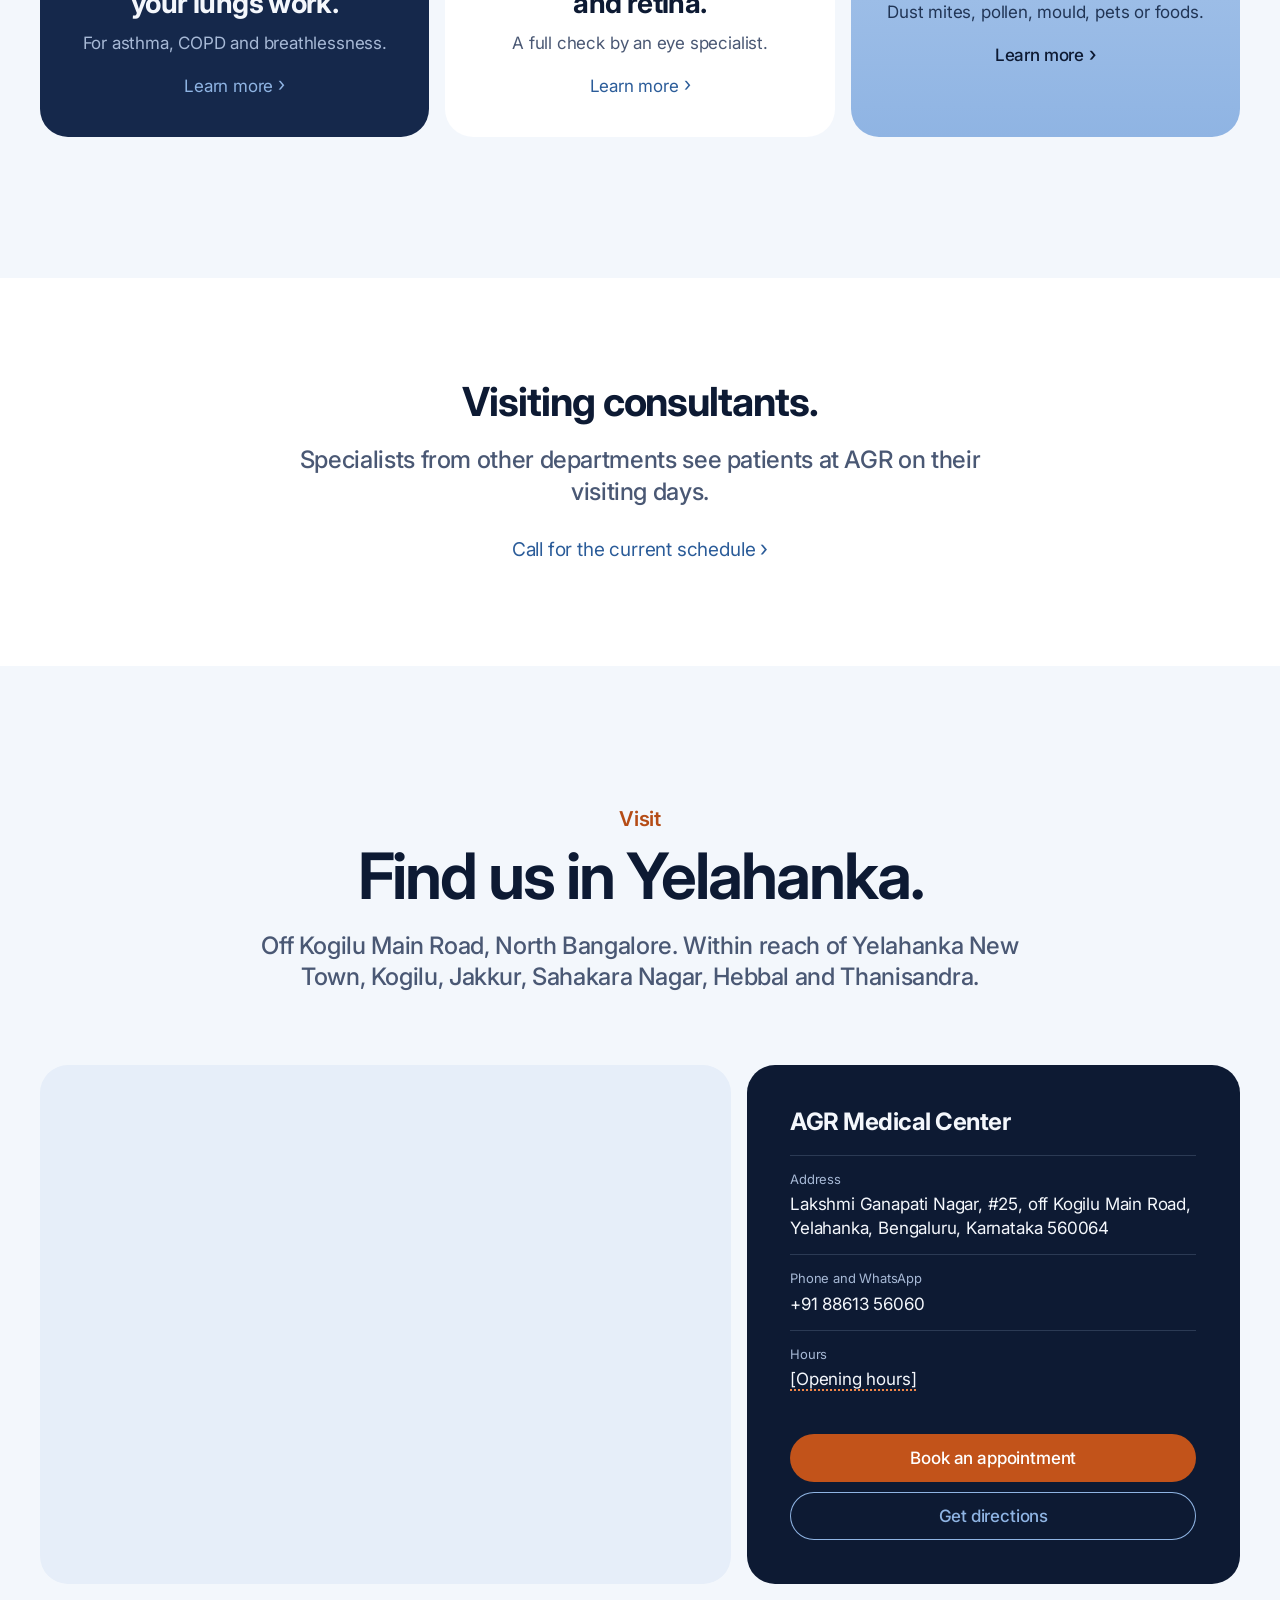
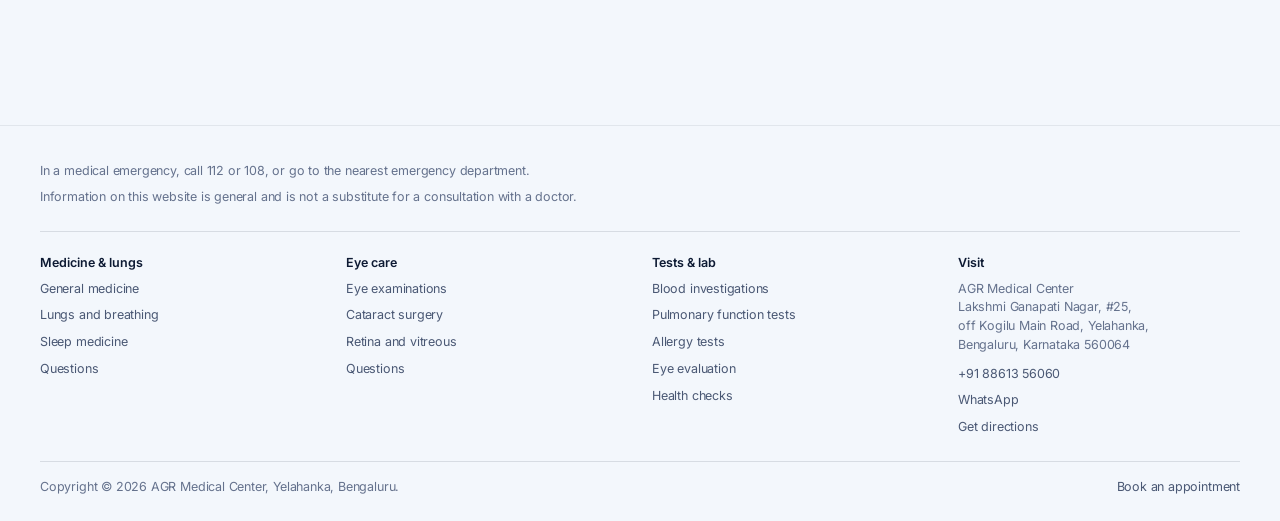
==== commit b345f8fe: "Show both doctors in full on the landing page; one Book button - Landing page hero split: headline o" ====
--- a/index.html
+++ b/index.html
@@ -82,7 +82,7 @@
 </head>
 <body class="page-home">
 <!-- @nav -->
-<svg class="visually-hidden" aria-hidden="true" focusable="false"><symbol id="agr-mark" viewBox="0 0 690 670"><path fill="currentColor" fill-rule="evenodd" d="M 322 99.5 C 322 173.5,321.7 193.1,320.8 193.5 C 320.1 193.7,316.1 194,311.8 194.3 L 304.2 194.7 303 186.6 C 295.4 132.7,282.4 104.8,259.2 93.1 C 224.3 75.5,180.2 96.1,136.6 150.5 C 108.1 186.2,78.5 241.9,61.4 292.4 L 56 308.2 40.6 324.4 C 26.1 339.5,13.3 354.3,8.1 361.8 L 5.8 365.1 13.3 374.3 C 17.4 379.4,23.6 386.7,27.1 390.6 L 33.6 397.8 30.9 416.7 C 25.6 454.2,24.8 463.2,24.3 491.3 C 23.3 545.9,31.6 607.2,43.1 629 C 55.4 652.3,78 665.1,104.5 663.7 C 122.4 662.7,133.8 658.1,160.2 641.4 C 188.9 623.2,203.1 616.6,229.8 609.4 C 259.2 601.4,270.5 595.6,283.8 581.6 C 293.1 571.8,302.6 552.1,305.6 536.6 C 306.2 533,306.2 533,310.4 533.8 C 312.6 534.2,330.3 534.5,349.6 534.5 L 384.8 534.5 385.8 539 C 387.6 546.9,394.9 564.6,398.9 570.7 C 403.9 578.4,414.2 588.7,422.8 594.4 C 432.5 600.8,441.8 604.5,459.6 609.1 C 488.4 616.5,497.5 620.6,529.5 640.5 C 560.4 659.8,568.3 663,586.5 663.7 C 605.2 664.5,617.7 660.6,631 649.8 C 648.2 635.9,654.4 620.1,660.9 574.3 C 669 517.2,668 460.3,657.9 403.7 L 656.9 397.9 665.3 388.2 C 675.8 376,684 365.5,684 364.2 C 684 361.5,663.9 338.1,644.4 318 L 634.2 307.5 628.5 291 C 600.6 210.8,560.6 147,515.3 110.7 C 468.4 73.1,420.6 81.2,400.9 130.1 C 395.7 143.1,389.6 169.5,387.4 188.2 L 386.8 194 379.5 194 C 375.4 194,371.5 193.7,370.6 193.4 C 369.2 192.8,369 183.6,369 99.4 L 369 6 345.5 6 L 322 6 322 99.5 M 226.5 134.4 C 199.2 143.1,160.3 188.2,133.1 242.8 C 129.7 249.5,127.2 255,127.4 255 C 127.6 255,131.8 252.5,136.6 249.4 C 165.2 231.5,206.5 214.3,242.7 205.2 L 257.4 201.4 257.2 196.5 C 256.4 182.4,252.1 160.9,247.8 150 C 242 135.1,236.7 131.2,226.5 134.4 M 452.8 135 C 444.6 139.4,436.4 164.5,433.5 194.2 L 432.8 200.9 437.1 202 C 452.8 205.9,458.8 207.6,469 210.7 C 498.2 219.7,538.8 238.4,558.7 252.1 C 561.1 253.8,563 254.8,563 254.5 C 563 253.3,550.4 228.9,544.2 218.1 C 514.4 166.1,470 125.8,452.8 135 M 216.5 262.9 C 163.9 282.2,114.8 314.6,75.3 356.1 L 67 364.7 73.8 371.6 C 105.3 404.1,145.2 432.9,184 451.3 C 196.9 457.5,229.3 471,229.9 470.5 C 230.1 470.3,228.2 467.7,225.6 464.9 C 210.1 447.6,197.6 421.8,192.4 396.2 C 182.7 348.1,194.6 300.2,225.3 264.7 C 228 261.5,230.1 258.8,229.9 258.5 C 229.7 258.3,223.6 260.3,216.5 262.9 M 460 258.6 C 460 258.9,462.7 262.1,465.9 265.6 C 495.5 298,508.3 349.7,498.5 397.5 C 493.7 420.5,481.1 446,465.3 464.7 C 458.9 472.2,458.4 472.2,477 464.8 C 530.3 443.3,574.9 414,613.9 374.6 L 623.3 365.1 619.1 360.1 C 607.6 346.3,577.4 320,556.6 305.5 C 537.9 292.6,510.1 277.5,488.6 268.6 C 477.8 264.1,460 257.9,460 258.6 M 319.4 266.2 C 314.9 268.4,314.6 270.3,314.6 302.8 L 314.5 333.5 282.7 334 C 251 334.5,250.8 334.5,249 336.8 C 246.4 340,245.8 346.7,246.2 369.2 C 246.5 387.3,246.7 389.1,248.6 391.7 C 249.7 393.2,251.8 394.8,253.1 395.1 C 254.4 395.5,268.9 395.8,285.2 395.9 L 315 396 315 427.5 L 315 459.1 317.4 461.5 C 320.6 464.7,326.4 465.3,350.1 464.8 C 362.9 464.6,370.2 464.1,371.6 463.3 C 375.5 461,376 457.2,376 425.9 L 376 396 405.8 395.9 C 422.1 395.8,436.6 395.5,437.9 395.1 C 439.2 394.8,441.3 393.2,442.4 391.7 C 444.4 389,444.5 387.7,444.5 365.2 C 444.4 339.7,443.9 336.7,439.5 335 C 438 334.4,423.9 334,406.4 334 L 376 334 376 303.6 C 376 286.6,375.6 272,375 270.6 C 373.1 265.5,370.2 265,344.8 265.1 C 330.9 265.1,320.6 265.6,319.4 266.2 M 73.6 442.2 C 67.6 492.6,69.7 541.7,79.6 589.5 C 83.4 607.6,86.1 612.7,93.5 616.1 C 102.6 620.3,109.8 618,131.3 604.2 C 166.9 581.2,186.3 572.3,220 563.5 C 237.9 558.8,241.8 557.2,247.4 552 C 252 547.8,257 537.6,258.4 529.9 L 259 526.3 250.8 524.5 C 195.7 512.8,126.7 479.1,80.4 441.4 C 77.5 439,74.8 437,74.6 437 C 74.4 437,74 439.4,73.6 442.2 M 611.5 440.5 C 609.3 442.3,600.5 448.8,592 454.9 C 546.7 487.3,495.7 511,444.5 523.5 C 438.4 524.9,433 526.3,432.3 526.5 C 430.8 527,433.2 536.5,436.5 543 C 439.4 548.7,446.6 555.5,452.6 558.1 C 455.2 559.1,462.7 561.4,469.4 563.1 C 500.9 571,521.4 579.9,549 597.6 C 570.6 611.5,575.2 614.2,580.3 616.2 C 591.1 620.3,600.7 617.2,605.2 608 C 609.7 598.8,616.4 563.8,619.1 535.6 C 621.2 513.3,619.1 443.5,616.1 438.4 C 615.7 437.6,614.1 438.3,611.5 440.5"/></symbol></svg>
+<svg class="visually-hidden" aria-hidden="true" focusable="false"><symbol id="agr-mark" viewBox="0 0 690 670"><path fill="currentColor" fill-rule="evenodd" d="M 322 99.5 C 322 173.5,321.7 193.1,320.8 193.5 C 320.1 193.7,316.1 194,311.8 194.3 L 304.2 194.7 303 186.6 C 295.4 132.7,282.4 104.8,259.2 93.1 C 224.3 75.5,180.2 96.1,136.6 150.5 C 108.1 186.2,78.5 241.9,61.4 292.4 L 56 308.2 40.6 324.4 C 26.1 339.5,13.3 354.3,8.1 361.8 L 5.8 365.1 13.3 374.3 C 17.4 379.4,23.6 386.7,27.1 390.6 L 33.6 397.8 30.9 416.7 C 25.6 454.2,24.8 463.2,24.3 491.3 C 23.3 545.9,31.6 607.2,43.1 629 C 55.4 652.3,78 665.1,104.5 663.7 C 122.4 662.7,133.8 658.1,160.2 641.4 C 188.9 623.2,203.1 616.6,229.8 609.4 C 259.2 601.4,270.5 595.6,283.8 581.6 C 293.1 571.8,302.6 552.1,305.6 536.6 C 306.2 533,306.2 533,310.4 533.8 C 312.6 534.2,330.3 534.5,349.6 534.5 L 384.8 534.5 385.8 539 C 387.6 546.9,394.9 564.6,398.9 570.7 C 403.9 578.4,414.2 588.7,422.8 594.4 C 432.5 600.8,441.8 604.5,459.6 609.1 C 488.4 616.5,497.5 620.6,529.5 640.5 C 560.4 659.8,568.3 663,586.5 663.7 C 605.2 664.5,617.7 660.6,631 649.8 C 648.2 635.9,654.4 620.1,660.9 574.3 C 669 517.2,668 460.3,657.9 403.7 L 656.9 397.9 665.3 388.2 C 675.8 376,684 365.5,684 364.2 C 684 361.5,663.9 338.1,644.4 318 L 634.2 307.5 628.5 291 C 600.6 210.8,560.6 147,515.3 110.7 C 468.4 73.1,420.6 81.2,400.9 130.1 C 395.7 143.1,389.6 169.5,387.4 188.2 L 386.8 194 379.5 194 C 375.4 194,371.5 193.7,370.6 193.4 C 369.2 192.8,369 183.6,369 99.4 L 369 6 345.5 6 L 322 6 322 99.5 M 226.5 134.4 C 199.2 143.1,160.3 188.2,133.1 242.8 C 129.7 249.5,127.2 255,127.4 255 C 127.6 255,131.8 252.5,136.6 249.4 C 165.2 231.5,206.5 214.3,242.7 205.2 L 257.4 201.4 257.2 196.5 C 256.4 182.4,252.1 160.9,247.8 150 C 242 135.1,236.7 131.2,226.5 134.4 M 452.8 135 C 444.6 139.4,436.4 164.5,433.5 194.2 L 432.8 200.9 437.1 202 C 452.8 205.9,458.8 207.6,469 210.7 C 498.2 219.7,538.8 238.4,558.7 252.1 C 561.1 253.8,563 254.8,563 254.5 C 563 253.3,550.4 228.9,544.2 218.1 C 514.4 166.1,470 125.8,452.8 135 M 216.5 262.9 C 163.9 282.2,114.8 314.6,75.3 356.1 L 67 364.7 73.8 371.6 C 105.3 404.1,145.2 432.9,184 451.3 C 196.9 457.5,229.3 471,229.9 470.5 C 230.1 470.3,228.2 467.7,225.6 464.9 C 210.1 447.6,197.6 421.8,192.4 396.2 C 182.7 348.1,194.6 300.2,225.3 264.7 C 228 261.5,230.1 258.8,229.9 258.5 C 229.7 258.3,223.6 260.3,216.5 262.9 M 460 258.6 C 460 258.9,462.7 262.1,465.9 265.6 C 495.5 298,508.3 349.7,498.5 397.5 C 493.7 420.5,481.1 446,465.3 464.7 C 458.9 472.2,458.4 472.2,477 464.8 C 530.3 443.3,574.9 414,613.9 374.6 L 623.3 365.1 619.1 360.1 C 607.6 346.3,577.4 320,556.6 305.5 C 537.9 292.6,510.1 277.5,488.6 268.6 C 477.8 264.1,460 257.9,460 258.6 M 319.4 266.2 C 314.9 268.4,314.6 270.3,314.6 302.8 L 314.5 333.5 282.7 334 C 251 334.5,250.8 334.5,249 336.8 C 246.4 340,245.8 346.7,246.2 369.2 C 246.5 387.3,246.7 389.1,248.6 391.7 C 249.7 393.2,251.8 394.8,253.1 395.1 C 254.4 395.5,268.9 395.8,285.2 395.9 L 315 396 315 427.5 L 315 459.1 317.4 461.5 C 320.6 464.7,326.4 465.3,350.1 464.8 C 362.9 464.6,370.2 464.1,371.6 463.3 C 375.5 461,376 457.2,376 425.9 L 376 396 405.8 395.9 C 422.1 395.8,436.6 395.5,437.9 395.1 C 439.2 394.8,441.3 393.2,442.4 391.7 C 444.4 389,444.5 387.7,444.5 365.2 C 444.4 339.7,443.9 336.7,439.5 335 C 438 334.4,423.9 334,406.4 334 L 376 334 376 303.6 C 376 286.6,375.6 272,375 270.6 C 373.1 265.5,370.2 265,344.8 265.1 C 330.9 265.1,320.6 265.6,319.4 266.2 M 73.6 442.2 C 67.6 492.6,69.7 541.7,79.6 589.5 C 83.4 607.6,86.1 612.7,93.5 616.1 C 102.6 620.3,109.8 618,131.3 604.2 C 166.9 581.2,186.3 572.3,220 563.5 C 237.9 558.8,241.8 557.2,247.4 552 C 252 547.8,257 537.6,258.4 529.9 L 259 526.3 250.8 524.5 C 195.7 512.8,126.7 479.1,80.4 441.4 C 77.5 439,74.8 437,74.6 437 C 74.4 437,74 439.4,73.6 442.2 M 611.5 440.5 C 609.3 442.3,600.5 448.8,592 454.9 C 546.7 487.3,495.7 511,444.5 523.5 C 438.4 524.9,433 526.3,432.3 526.5 C 430.8 527,433.2 536.5,436.5 543 C 439.4 548.7,446.6 555.5,452.6 558.1 C 455.2 559.1,462.7 561.4,469.4 563.1 C 500.9 571,521.4 579.9,549 597.6 C 570.6 611.5,575.2 614.2,580.3 616.2 C 591.1 620.3,600.7 617.2,605.2 608 C 609.7 598.8,616.4 563.8,619.1 535.6 C 621.2 513.3,619.1 443.5,616.1 438.4 C 615.7 437.6,614.1 438.3,611.5 440.5"/></symbol><symbol id="i-lungs" viewBox="0 0 24 24"><g fill="none" stroke="currentColor" stroke-width="1.7" stroke-linecap="round" stroke-linejoin="round"><path d="M12 3.5V11M12 11l-1.6 1.6M12 11l1.6 1.6"/><path d="M10.4 7.8C7.4 8.4 4.6 12.6 3.9 17.3c-.3 2 1.1 3.3 3 2.8l2.3-.6c.8-.2 1.2-.9 1.2-1.7z"/><path d="M13.6 7.8c3 .6 5.8 4.8 6.5 9.5.3 2-1.1 3.3-3 2.8l-2.3-.6c-.8-.2-1.2-.9-1.2-1.7z"/></g></symbol><symbol id="i-eye" viewBox="0 0 24 24"><g fill="none" stroke="currentColor" stroke-width="1.7" stroke-linecap="round" stroke-linejoin="round"><path d="M2.5 12C4.8 7.8 8.2 5.8 12 5.8s7.2 2 9.5 6.2c-2.3 4.2-5.7 6.2-9.5 6.2S4.8 16.2 2.5 12z"/><circle cx="12" cy="12" r="3.3"/></g><circle cx="12" cy="12" r="1.3" fill="currentColor"/></symbol></svg>
 <a class="skip-link" href="#main">Skip to content</a>
 <header class="nav">
   <div class="wrap nav__inner">
@@ -122,37 +122,43 @@
 <main id="main">
 
   <section class="hero hero--dusk" aria-labelledby="hero-title">
-    <div class="wrap">
-      <h1 class="hero__title" id="hero-title">
-        <span class="eyebrow">AGR Medical Center, Yelahanka</span>
-        <span class="display">Two specialists.<br>One clinic.</span>
-      </h1>
-      <p class="lead">General medicine, lungs and sleep. Eye care and retina surgery. With an in-house diagnostic lab, in North Bangalore.</p>
-      <div class="ctas">
-        <a class="btn" href="visit.html#book">Book an appointment</a>
-        <a class="more" href="tel:+918861356060">Call +91 88613 56060</a>
-      </div>
-    </div>
-    <div class="wrap">
+    <div class="wrap hero-split">
+      <div class="hero-split__text">
+        <h1 class="hero__title" id="hero-title">
+          <span class="eyebrow">AGR Medical Center, Yelahanka</span>
+          <span class="display">Two specialists.<br>One clinic.</span>
+        </h1>
+        <p class="lead">General medicine, lungs and sleep. Eye care and retina surgery. With an in-house diagnostic lab, in North Bangalore.</p>
+        <div class="ctas">
+          <a class="btn" href="visit.html#book">Book an appointment</a>
+          <a class="more" href="tel:+918861356060">Call +91 88613 56060</a>
+        </div>
+      </div>
       <div class="hero-docs">
-        <figure class="hero-doc">
-          <img src="assets/img/dr-gangi-reddy-cutout.webp" width="1004" height="1068" fetchpriority="high"
-               alt="Dr. Gangi Reddy TK, pulmonologist and physician at AGR Medical Center">
-          <figcaption>
+        <a class="doc-card" href="medicine.html">
+          <div class="doc-card__frame">
+            <img src="assets/img/dr-gangi-reddy-cutout.webp" width="1004" height="1068" fetchpriority="high"
+                 alt="Dr. Gangi Reddy TK, pulmonologist and physician at AGR Medical Center">
+            <span class="doc-card__badge" title="Pulmonology"><svg aria-hidden="true" focusable="false"><use href="#i-lungs"></use></svg></span>
+          </div>
+          <div class="doc-card__meta">
             <strong>Dr.&nbsp;Gangi Reddy&nbsp;TK</strong>
-            <span>Pulmonologist and physician</span>
-            <a class="more" href="medicine.html">Medicine, lungs and sleep</a>
-          </figcaption>
-        </figure>
-        <figure class="hero-doc">
-          <img src="assets/img/dr-archana-cutout.webp" width="477" height="508"
-               alt="Dr. Archana M, ophthalmologist and vitreoretinal surgeon at AGR Medical Center">
-          <figcaption>
+            <span class="doc-card__role">Pulmonologist and physician</span>
+            <span class="more">Medicine, lungs and sleep</span>
+          </div>
+        </a>
+        <a class="doc-card" href="eye-care.html">
+          <div class="doc-card__frame">
+            <img src="assets/img/dr-archana-cutout.webp" width="477" height="508"
+                 alt="Dr. Archana M, ophthalmologist and vitreoretinal surgeon at AGR Medical Center">
+            <span class="doc-card__badge" title="Ophthalmology"><svg aria-hidden="true" focusable="false"><use href="#i-eye"></use></svg></span>
+          </div>
+          <div class="doc-card__meta">
             <strong>Dr.&nbsp;Archana&nbsp;M</strong>
-            <span>Vitreoretinal surgeon</span>
-            <a class="more" href="eye-care.html">Eye care and retina</a>
-          </figcaption>
-        </figure>
+            <span class="doc-card__role">Ophthalmologist and retina surgeon</span>
+            <span class="more">Eye care and retina</span>
+          </div>
+        </a>
       </div>
     </div>
   </section>
--- a/assets/css/site.css
+++ b/assets/css/site.css
@@ -652,7 +652,7 @@
 }
 
 .hero--dusk {
-  padding-bottom: 0;
+  padding: clamp(48px, 6vw, 88px) 0 clamp(56px, 6.5vw, 96px);
   background: var(--dusk);
   color: var(--navy);
 }
@@ -670,67 +670,125 @@
   font-weight: 500;
 }
 
+/* Headline on the left, the two doctors on the right */
+.hero-split {
+  display: grid;
+  grid-template-columns: minmax(0, 11fr) minmax(0, 13fr);
+  align-items: center;
+  gap: clamp(32px, 5vw, 80px);
+  text-align: left;
+}
+
+.hero-split .display {
+  font-size: clamp(40px, 4.3vw, 64px);
+}
+
+.hero-split .lead {
+  margin-left: 0;
+}
+
+.hero-split .ctas {
+  justify-content: flex-start;
+}
+
 .hero-docs {
   display: grid;
   grid-template-columns: repeat(2, minmax(0, 1fr));
-  align-items: end;
-  gap: clamp(12px, 4vw, 64px);
-  max-width: 1040px;
-  margin: clamp(40px, 5vw, 72px) auto 0;
-}
-
-.hero-doc {
+  gap: clamp(12px, 1.6vw, 20px);
+}
+
+.doc-card {
+  display: block;
+  color: var(--navy);
+}
+
+.doc-card:hover {
+  text-decoration: none;
+}
+
+.doc-card__frame {
   position: relative;
-  display: flex;
-  justify-content: center;
-  margin: 0;
-}
-
-.hero-doc img {
-  width: auto;
-  max-width: 100%;
-  height: clamp(300px, 38vw, 520px);
-  object-fit: contain;
-  object-position: bottom;
-}
-
-.hero-doc figcaption {
+  aspect-ratio: 4 / 5;
+  overflow: hidden;
+  background: linear-gradient(180deg, #c3d7f1 0%, #a9c5ea 100%);
+  border-radius: var(--radius);
+  transition: transform 0.4s var(--ease);
+}
+
+.doc-card:hover .doc-card__frame {
+  transform: translateY(-4px);
+}
+
+.doc-card__frame img {
   position: absolute;
   left: 50%;
-  bottom: clamp(16px, 2.6vw, 36px);
+  bottom: 0;
+  width: auto;
+  max-width: none;
+  height: 90%;
   transform: translateX(-50%);
-  width: max-content;
-  max-width: 92%;
-  padding: 14px 22px 12px;
-  text-align: center;
-  color: var(--navy);
-  background: rgba(255, 255, 255, 0.74);
-  -webkit-backdrop-filter: saturate(180%) blur(18px);
-  backdrop-filter: saturate(180%) blur(18px);
-  border-radius: 18px;
-  box-shadow: 0 10px 30px rgba(13, 26, 51, 0.14);
-}
-
-.hero-doc figcaption strong {
+}
+
+.doc-card__badge {
+  position: absolute;
+  top: 14px;
+  right: 14px;
+  z-index: 1;
+  display: grid;
+  place-items: center;
+  width: 52px;
+  height: 52px;
+  color: var(--orange);
+  background: var(--white);
+  border-radius: 50%;
+  box-shadow: 0 6px 18px rgba(13, 26, 51, 0.16);
+}
+
+.doc-card__badge svg {
+  width: 32px;
+  height: 32px;
+}
+
+.doc-card__meta {
+  padding: 14px 4px 0;
+}
+
+.doc-card__meta strong {
   display: block;
   font-family: var(--font-display);
   font-size: 19px;
   font-weight: 650;
   letter-spacing: -0.018em;
-}
-
-.hero-doc figcaption span {
+  line-height: 1.25;
+}
+
+.doc-card__role {
   display: block;
-  margin-top: 1px;
-  font-size: 14px;
-  color: var(--ink-2);
-}
-
-.hero-doc figcaption .more {
+  margin-top: 2px;
+  font-size: 14.5px;
+  color: #213555;
+}
+
+.doc-card__meta .more {
   margin-top: 6px;
-  font-size: 14px;
+  font-size: 14.5px;
   font-weight: 500;
-  color: var(--link);
+  color: var(--navy);
+}
+
+/* Same badge on the doctor introduction of the practice pages */
+.doc-split {
+  position: relative;
+}
+
+.doc-split > .doc-card__badge {
+  top: 20px;
+  right: 20px;
+}
+
+/* Inner pages with a sub-nav: the page's own Book button replaces the global one */
+.has-subnav .nav__actions .btn {
+  display: none;
 }
 
 /* ---------- Tiles ---------- */
@@ -1769,6 +1827,30 @@
   .nav__phone {
     display: none;
   }
+  .hero-split {
+    grid-template-columns: 1fr;
+    text-align: center;
+  }
+  .hero-split .display {
+    font-size: clamp(44px, 8vw, 72px);
+  }
+  .hero-split .lead {
+    margin-left: auto;
+  }
+  .hero-split .ctas {
+    justify-content: center;
+  }
+  /* Smaller screens: Dr. Gangi Reddy TK first, Dr. Archana M below */
+  .hero-docs {
+    grid-template-columns: 1fr;
+    gap: 32px;
+    width: 100%;
+    max-width: 440px;
+    margin: 8px auto 0;
+  }
+  .doc-card {
+    text-align: left;
+  }
   .subnav__links li:not(:last-child) {
     display: none;
   }
@@ -1862,37 +1944,18 @@
   .doc-tile {
     min-height: 520px;
   }
-  /* Swipeable pair of portraits on phones */
   .hero-docs {
-    display: flex;
-    gap: 12px;
-    margin-left: calc(-1 * var(--gutter));
-    margin-right: calc(-1 * var(--gutter));
-    padding: 0 var(--gutter);
-    overflow-x: auto;
-    scroll-snap-type: x mandatory;
-    scrollbar-width: none;
-  }
-  .hero-docs::-webkit-scrollbar {
-    display: none;
-  }
-  .hero-doc {
-    flex: 0 0 80%;
-    scroll-snap-align: center;
-  }
-  .hero-doc img {
-    height: 330px;
-  }
-  .hero-doc figcaption {
-    bottom: 16px;
-    padding: 10px 16px 9px;
-    border-radius: 14px;
-  }
-  .hero-doc figcaption strong {
-    font-size: 17px;
-  }
-  .hero-doc figcaption span {
-    font-size: 13px;
+    gap: 28px;
+  }
+  .doc-card__badge {
+    top: 12px;
+    right: 12px;
+    width: 46px;
+    height: 46px;
+  }
+  .doc-card__badge svg {
+    width: 26px;
+    height: 26px;
   }
   .doc-tile__photo img {
     height: 300px;
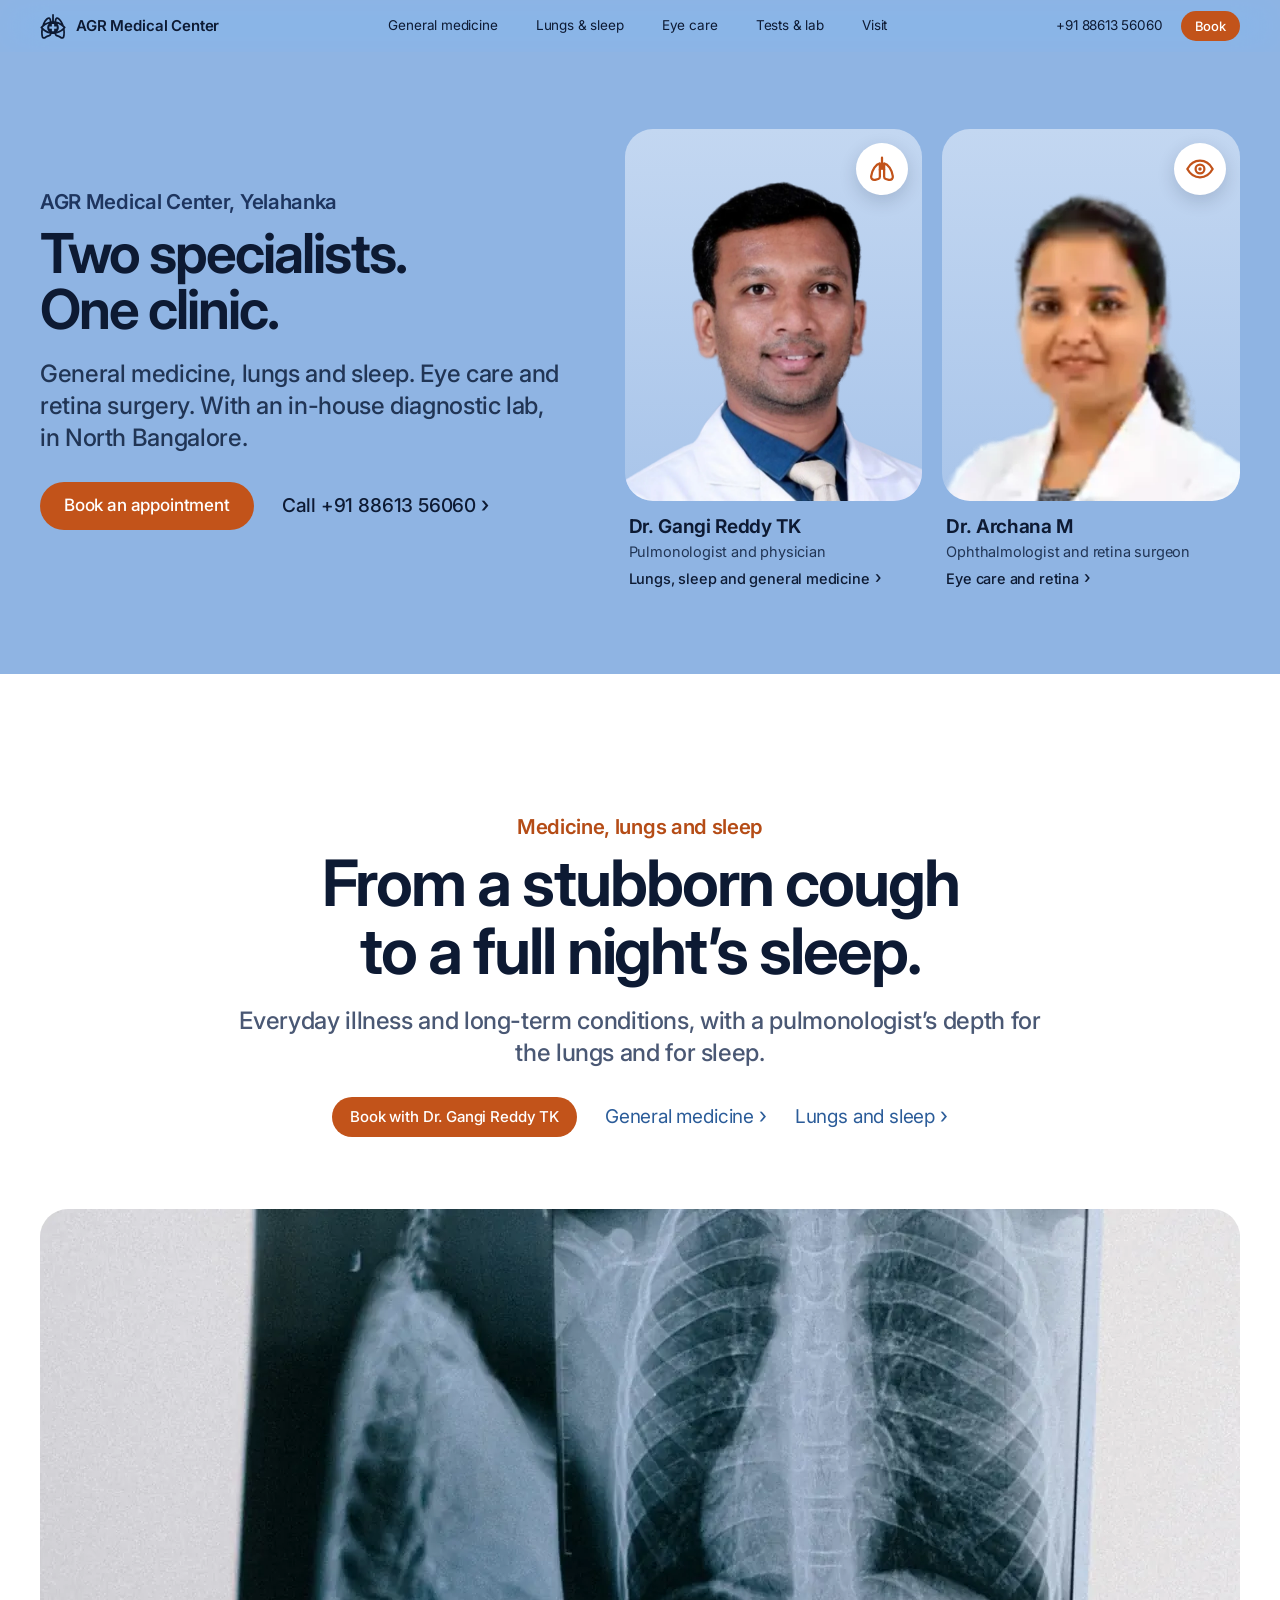
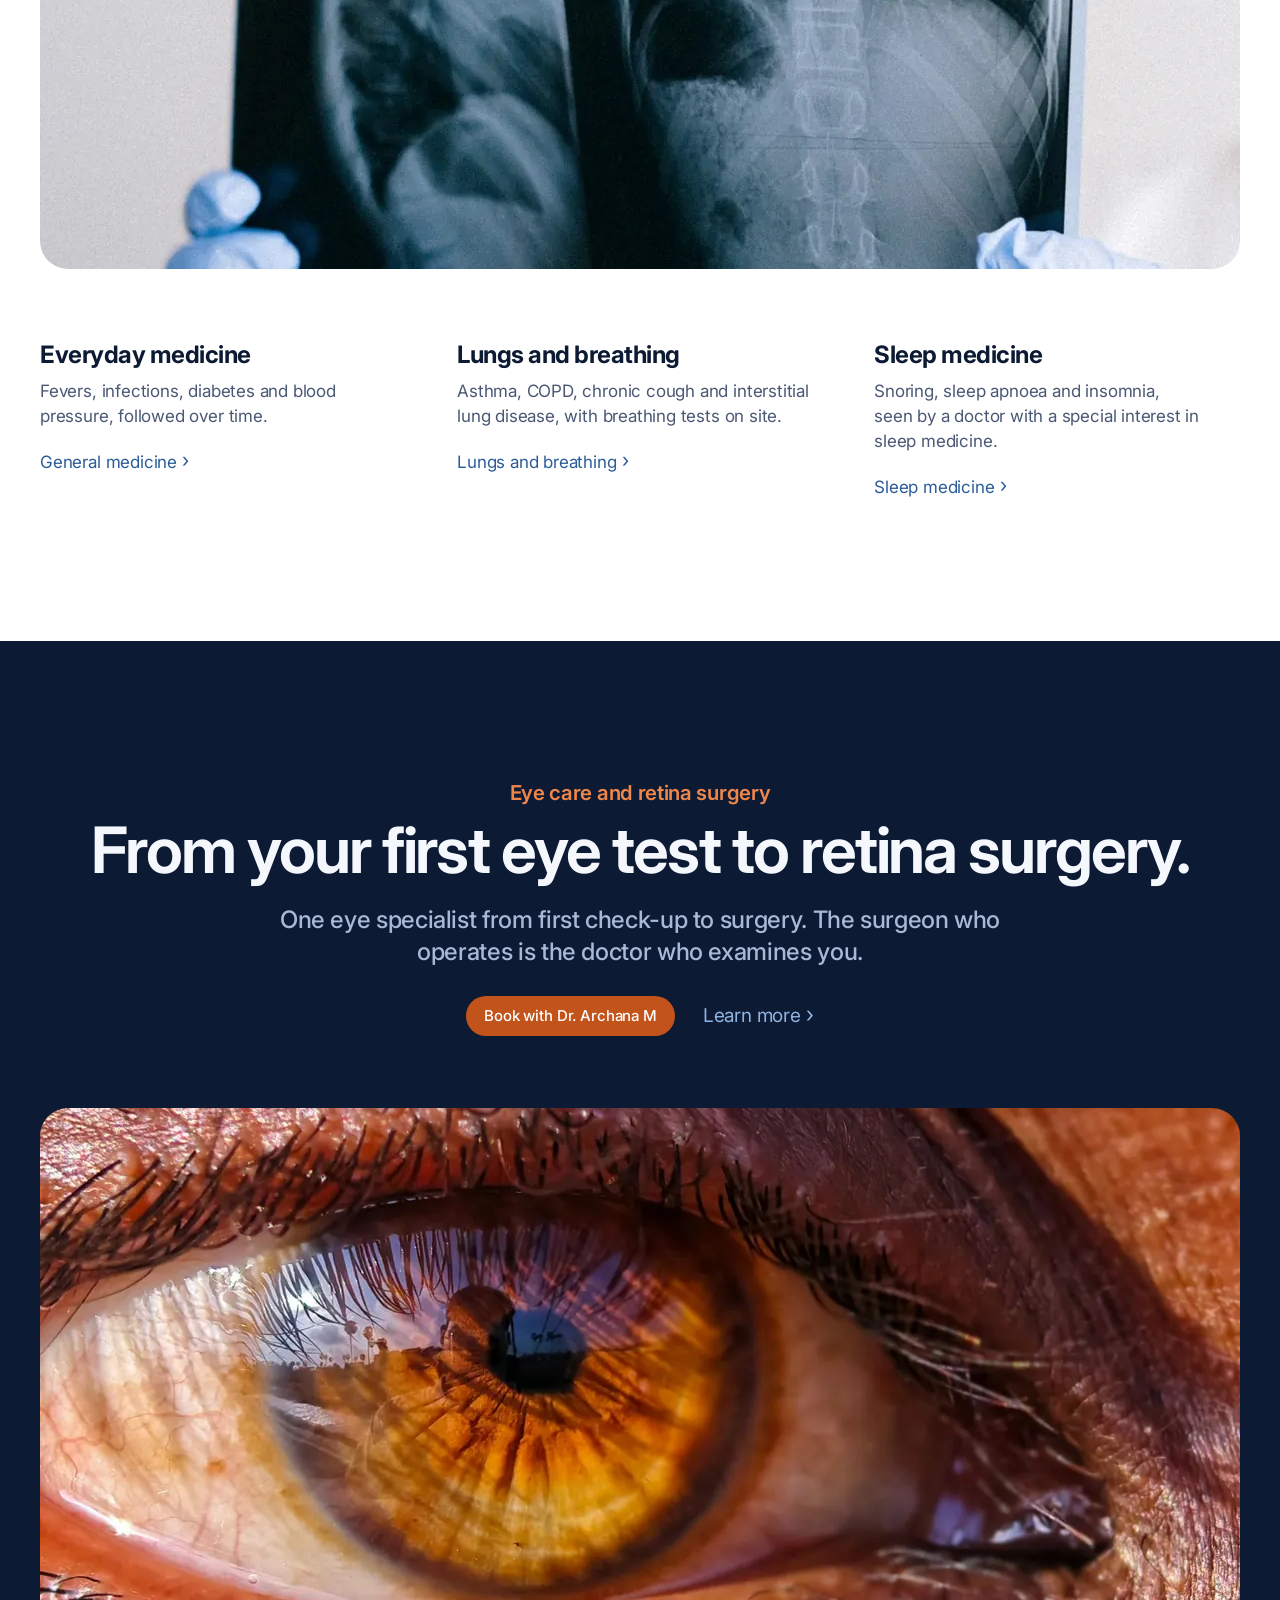
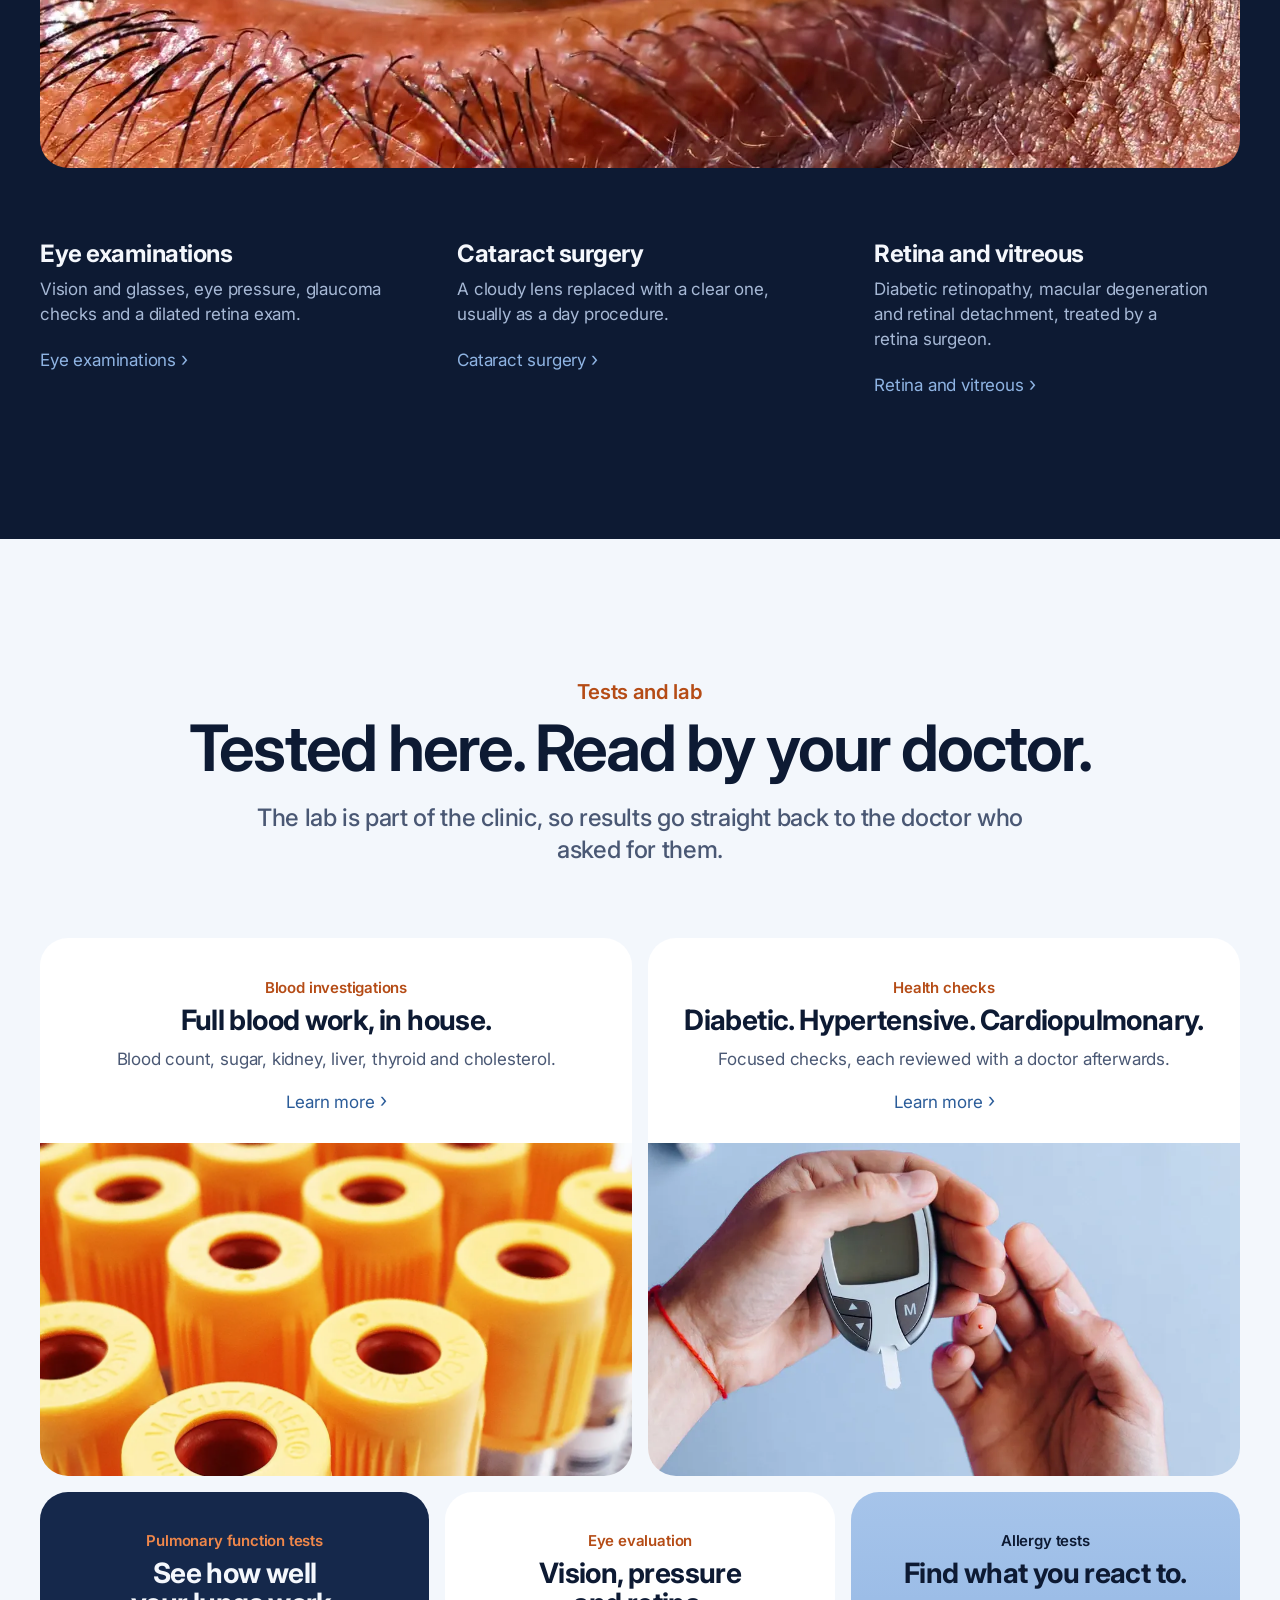
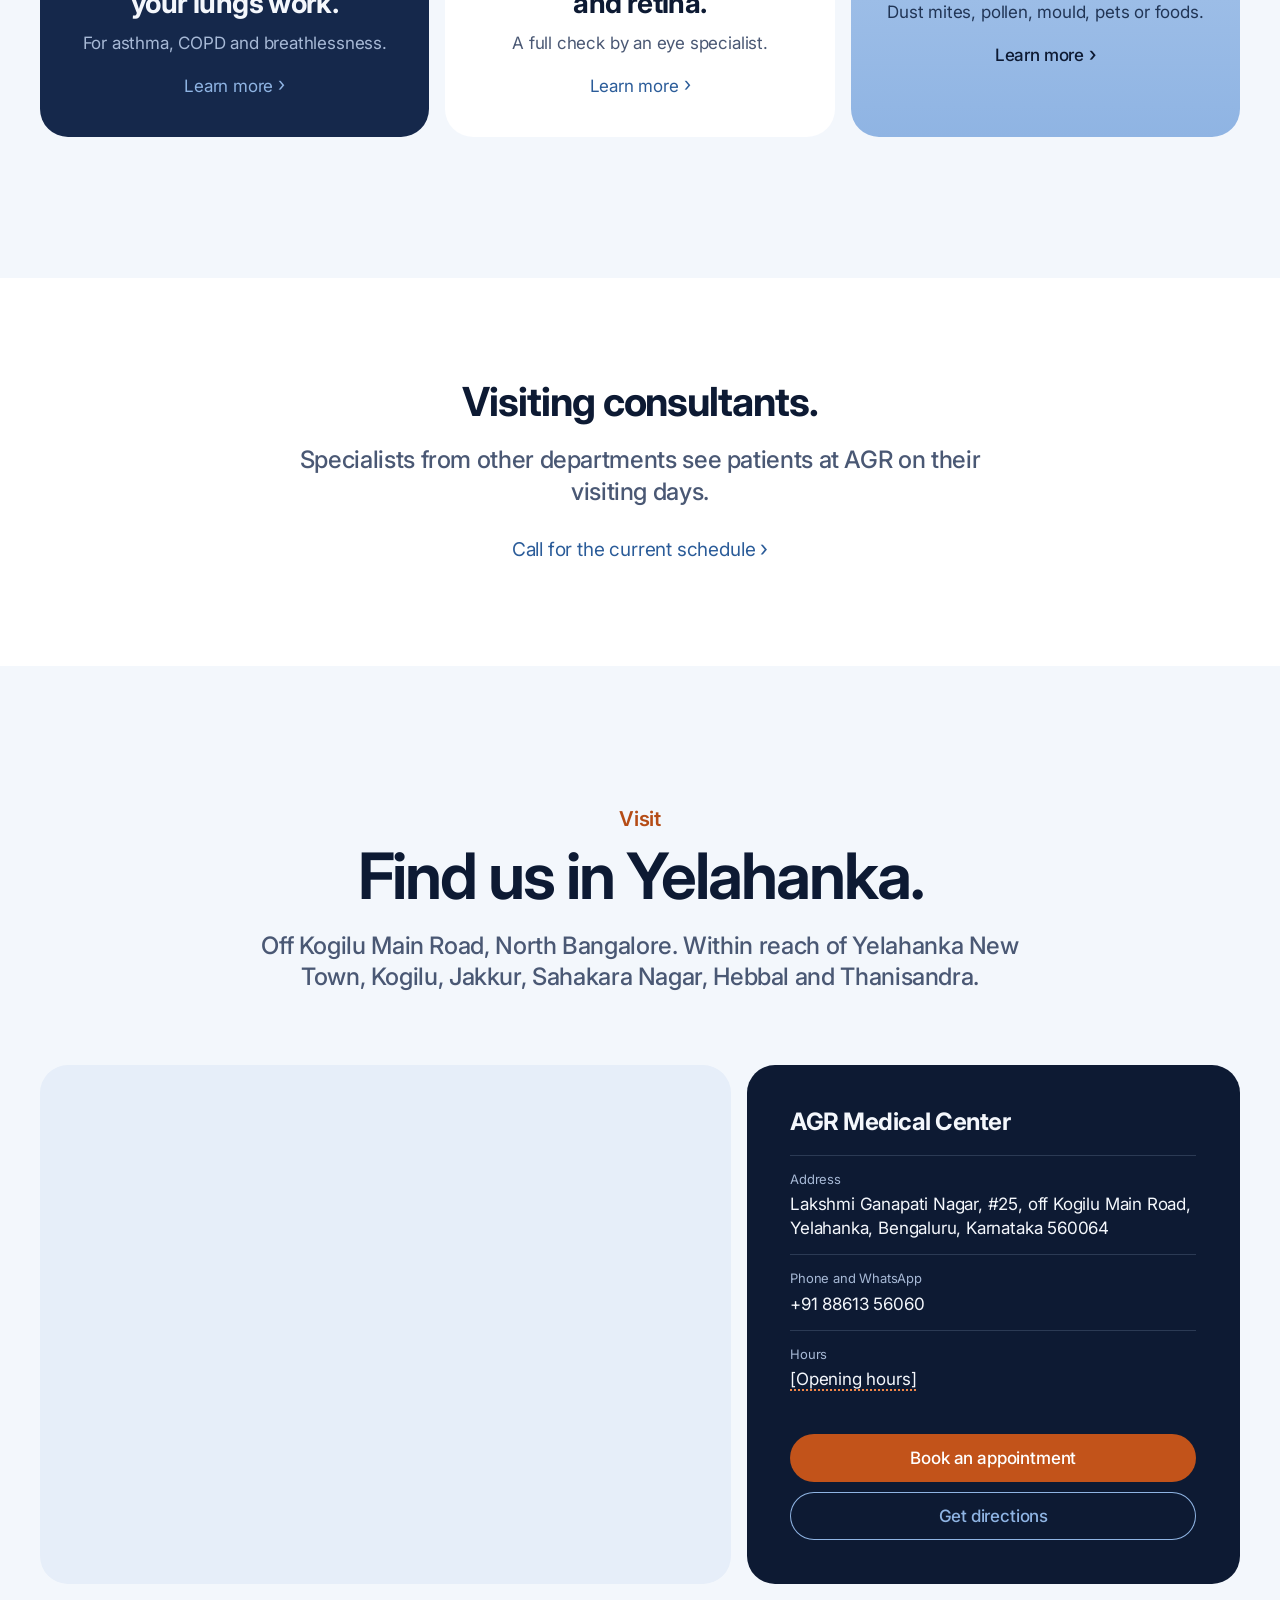
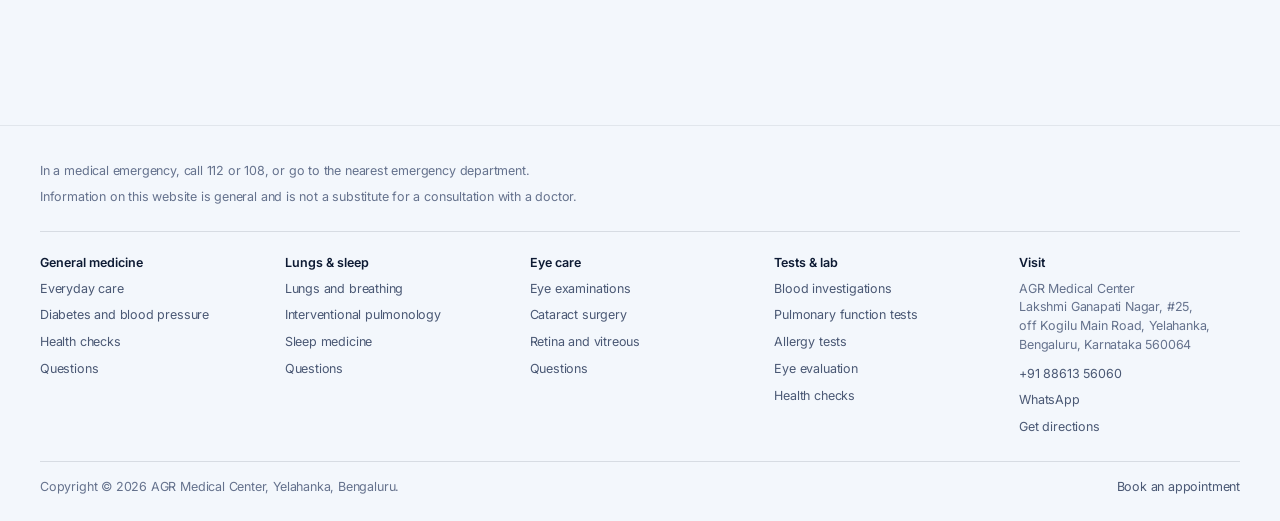
==== commit f9c65eec: "Split medicine into General medicine and Lungs & sleep pages - New general-medicine.html: everyday c" ====
--- a/index.html
+++ b/index.html
@@ -82,14 +82,15 @@
 </head>
 <body class="page-home">
 <!-- @nav -->
-<svg class="visually-hidden" aria-hidden="true" focusable="false"><symbol id="agr-mark" viewBox="0 0 690 670"><path fill="currentColor" fill-rule="evenodd" d="M 322 99.5 C 322 173.5,321.7 193.1,320.8 193.5 C 320.1 193.7,316.1 194,311.8 194.3 L 304.2 194.7 303 186.6 C 295.4 132.7,282.4 104.8,259.2 93.1 C 224.3 75.5,180.2 96.1,136.6 150.5 C 108.1 186.2,78.5 241.9,61.4 292.4 L 56 308.2 40.6 324.4 C 26.1 339.5,13.3 354.3,8.1 361.8 L 5.8 365.1 13.3 374.3 C 17.4 379.4,23.6 386.7,27.1 390.6 L 33.6 397.8 30.9 416.7 C 25.6 454.2,24.8 463.2,24.3 491.3 C 23.3 545.9,31.6 607.2,43.1 629 C 55.4 652.3,78 665.1,104.5 663.7 C 122.4 662.7,133.8 658.1,160.2 641.4 C 188.9 623.2,203.1 616.6,229.8 609.4 C 259.2 601.4,270.5 595.6,283.8 581.6 C 293.1 571.8,302.6 552.1,305.6 536.6 C 306.2 533,306.2 533,310.4 533.8 C 312.6 534.2,330.3 534.5,349.6 534.5 L 384.8 534.5 385.8 539 C 387.6 546.9,394.9 564.6,398.9 570.7 C 403.9 578.4,414.2 588.7,422.8 594.4 C 432.5 600.8,441.8 604.5,459.6 609.1 C 488.4 616.5,497.5 620.6,529.5 640.5 C 560.4 659.8,568.3 663,586.5 663.7 C 605.2 664.5,617.7 660.6,631 649.8 C 648.2 635.9,654.4 620.1,660.9 574.3 C 669 517.2,668 460.3,657.9 403.7 L 656.9 397.9 665.3 388.2 C 675.8 376,684 365.5,684 364.2 C 684 361.5,663.9 338.1,644.4 318 L 634.2 307.5 628.5 291 C 600.6 210.8,560.6 147,515.3 110.7 C 468.4 73.1,420.6 81.2,400.9 130.1 C 395.7 143.1,389.6 169.5,387.4 188.2 L 386.8 194 379.5 194 C 375.4 194,371.5 193.7,370.6 193.4 C 369.2 192.8,369 183.6,369 99.4 L 369 6 345.5 6 L 322 6 322 99.5 M 226.5 134.4 C 199.2 143.1,160.3 188.2,133.1 242.8 C 129.7 249.5,127.2 255,127.4 255 C 127.6 255,131.8 252.5,136.6 249.4 C 165.2 231.5,206.5 214.3,242.7 205.2 L 257.4 201.4 257.2 196.5 C 256.4 182.4,252.1 160.9,247.8 150 C 242 135.1,236.7 131.2,226.5 134.4 M 452.8 135 C 444.6 139.4,436.4 164.5,433.5 194.2 L 432.8 200.9 437.1 202 C 452.8 205.9,458.8 207.6,469 210.7 C 498.2 219.7,538.8 238.4,558.7 252.1 C 561.1 253.8,563 254.8,563 254.5 C 563 253.3,550.4 228.9,544.2 218.1 C 514.4 166.1,470 125.8,452.8 135 M 216.5 262.9 C 163.9 282.2,114.8 314.6,75.3 356.1 L 67 364.7 73.8 371.6 C 105.3 404.1,145.2 432.9,184 451.3 C 196.9 457.5,229.3 471,229.9 470.5 C 230.1 470.3,228.2 467.7,225.6 464.9 C 210.1 447.6,197.6 421.8,192.4 396.2 C 182.7 348.1,194.6 300.2,225.3 264.7 C 228 261.5,230.1 258.8,229.9 258.5 C 229.7 258.3,223.6 260.3,216.5 262.9 M 460 258.6 C 460 258.9,462.7 262.1,465.9 265.6 C 495.5 298,508.3 349.7,498.5 397.5 C 493.7 420.5,481.1 446,465.3 464.7 C 458.9 472.2,458.4 472.2,477 464.8 C 530.3 443.3,574.9 414,613.9 374.6 L 623.3 365.1 619.1 360.1 C 607.6 346.3,577.4 320,556.6 305.5 C 537.9 292.6,510.1 277.5,488.6 268.6 C 477.8 264.1,460 257.9,460 258.6 M 319.4 266.2 C 314.9 268.4,314.6 270.3,314.6 302.8 L 314.5 333.5 282.7 334 C 251 334.5,250.8 334.5,249 336.8 C 246.4 340,245.8 346.7,246.2 369.2 C 246.5 387.3,246.7 389.1,248.6 391.7 C 249.7 393.2,251.8 394.8,253.1 395.1 C 254.4 395.5,268.9 395.8,285.2 395.9 L 315 396 315 427.5 L 315 459.1 317.4 461.5 C 320.6 464.7,326.4 465.3,350.1 464.8 C 362.9 464.6,370.2 464.1,371.6 463.3 C 375.5 461,376 457.2,376 425.9 L 376 396 405.8 395.9 C 422.1 395.8,436.6 395.5,437.9 395.1 C 439.2 394.8,441.3 393.2,442.4 391.7 C 444.4 389,444.5 387.7,444.5 365.2 C 444.4 339.7,443.9 336.7,439.5 335 C 438 334.4,423.9 334,406.4 334 L 376 334 376 303.6 C 376 286.6,375.6 272,375 270.6 C 373.1 265.5,370.2 265,344.8 265.1 C 330.9 265.1,320.6 265.6,319.4 266.2 M 73.6 442.2 C 67.6 492.6,69.7 541.7,79.6 589.5 C 83.4 607.6,86.1 612.7,93.5 616.1 C 102.6 620.3,109.8 618,131.3 604.2 C 166.9 581.2,186.3 572.3,220 563.5 C 237.9 558.8,241.8 557.2,247.4 552 C 252 547.8,257 537.6,258.4 529.9 L 259 526.3 250.8 524.5 C 195.7 512.8,126.7 479.1,80.4 441.4 C 77.5 439,74.8 437,74.6 437 C 74.4 437,74 439.4,73.6 442.2 M 611.5 440.5 C 609.3 442.3,600.5 448.8,592 454.9 C 546.7 487.3,495.7 511,444.5 523.5 C 438.4 524.9,433 526.3,432.3 526.5 C 430.8 527,433.2 536.5,436.5 543 C 439.4 548.7,446.6 555.5,452.6 558.1 C 455.2 559.1,462.7 561.4,469.4 563.1 C 500.9 571,521.4 579.9,549 597.6 C 570.6 611.5,575.2 614.2,580.3 616.2 C 591.1 620.3,600.7 617.2,605.2 608 C 609.7 598.8,616.4 563.8,619.1 535.6 C 621.2 513.3,619.1 443.5,616.1 438.4 C 615.7 437.6,614.1 438.3,611.5 440.5"/></symbol><symbol id="i-lungs" viewBox="0 0 24 24"><g fill="none" stroke="currentColor" stroke-width="1.7" stroke-linecap="round" stroke-linejoin="round"><path d="M12 3.5V11M12 11l-1.6 1.6M12 11l1.6 1.6"/><path d="M10.4 7.8C7.4 8.4 4.6 12.6 3.9 17.3c-.3 2 1.1 3.3 3 2.8l2.3-.6c.8-.2 1.2-.9 1.2-1.7z"/><path d="M13.6 7.8c3 .6 5.8 4.8 6.5 9.5.3 2-1.1 3.3-3 2.8l-2.3-.6c-.8-.2-1.2-.9-1.2-1.7z"/></g></symbol><symbol id="i-eye" viewBox="0 0 24 24"><g fill="none" stroke="currentColor" stroke-width="1.7" stroke-linecap="round" stroke-linejoin="round"><path d="M2.5 12C4.8 7.8 8.2 5.8 12 5.8s7.2 2 9.5 6.2c-2.3 4.2-5.7 6.2-9.5 6.2S4.8 16.2 2.5 12z"/><circle cx="12" cy="12" r="3.3"/></g><circle cx="12" cy="12" r="1.3" fill="currentColor"/></symbol></svg>
+<svg class="visually-hidden" aria-hidden="true" focusable="false"><symbol id="agr-mark" viewBox="0 0 690 670"><path fill="currentColor" fill-rule="evenodd" d="M 322 99.5 C 322 173.5,321.7 193.1,320.8 193.5 C 320.1 193.7,316.1 194,311.8 194.3 L 304.2 194.7 303 186.6 C 295.4 132.7,282.4 104.8,259.2 93.1 C 224.3 75.5,180.2 96.1,136.6 150.5 C 108.1 186.2,78.5 241.9,61.4 292.4 L 56 308.2 40.6 324.4 C 26.1 339.5,13.3 354.3,8.1 361.8 L 5.8 365.1 13.3 374.3 C 17.4 379.4,23.6 386.7,27.1 390.6 L 33.6 397.8 30.9 416.7 C 25.6 454.2,24.8 463.2,24.3 491.3 C 23.3 545.9,31.6 607.2,43.1 629 C 55.4 652.3,78 665.1,104.5 663.7 C 122.4 662.7,133.8 658.1,160.2 641.4 C 188.9 623.2,203.1 616.6,229.8 609.4 C 259.2 601.4,270.5 595.6,283.8 581.6 C 293.1 571.8,302.6 552.1,305.6 536.6 C 306.2 533,306.2 533,310.4 533.8 C 312.6 534.2,330.3 534.5,349.6 534.5 L 384.8 534.5 385.8 539 C 387.6 546.9,394.9 564.6,398.9 570.7 C 403.9 578.4,414.2 588.7,422.8 594.4 C 432.5 600.8,441.8 604.5,459.6 609.1 C 488.4 616.5,497.5 620.6,529.5 640.5 C 560.4 659.8,568.3 663,586.5 663.7 C 605.2 664.5,617.7 660.6,631 649.8 C 648.2 635.9,654.4 620.1,660.9 574.3 C 669 517.2,668 460.3,657.9 403.7 L 656.9 397.9 665.3 388.2 C 675.8 376,684 365.5,684 364.2 C 684 361.5,663.9 338.1,644.4 318 L 634.2 307.5 628.5 291 C 600.6 210.8,560.6 147,515.3 110.7 C 468.4 73.1,420.6 81.2,400.9 130.1 C 395.7 143.1,389.6 169.5,387.4 188.2 L 386.8 194 379.5 194 C 375.4 194,371.5 193.7,370.6 193.4 C 369.2 192.8,369 183.6,369 99.4 L 369 6 345.5 6 L 322 6 322 99.5 M 226.5 134.4 C 199.2 143.1,160.3 188.2,133.1 242.8 C 129.7 249.5,127.2 255,127.4 255 C 127.6 255,131.8 252.5,136.6 249.4 C 165.2 231.5,206.5 214.3,242.7 205.2 L 257.4 201.4 257.2 196.5 C 256.4 182.4,252.1 160.9,247.8 150 C 242 135.1,236.7 131.2,226.5 134.4 M 452.8 135 C 444.6 139.4,436.4 164.5,433.5 194.2 L 432.8 200.9 437.1 202 C 452.8 205.9,458.8 207.6,469 210.7 C 498.2 219.7,538.8 238.4,558.7 252.1 C 561.1 253.8,563 254.8,563 254.5 C 563 253.3,550.4 228.9,544.2 218.1 C 514.4 166.1,470 125.8,452.8 135 M 216.5 262.9 C 163.9 282.2,114.8 314.6,75.3 356.1 L 67 364.7 73.8 371.6 C 105.3 404.1,145.2 432.9,184 451.3 C 196.9 457.5,229.3 471,229.9 470.5 C 230.1 470.3,228.2 467.7,225.6 464.9 C 210.1 447.6,197.6 421.8,192.4 396.2 C 182.7 348.1,194.6 300.2,225.3 264.7 C 228 261.5,230.1 258.8,229.9 258.5 C 229.7 258.3,223.6 260.3,216.5 262.9 M 460 258.6 C 460 258.9,462.7 262.1,465.9 265.6 C 495.5 298,508.3 349.7,498.5 397.5 C 493.7 420.5,481.1 446,465.3 464.7 C 458.9 472.2,458.4 472.2,477 464.8 C 530.3 443.3,574.9 414,613.9 374.6 L 623.3 365.1 619.1 360.1 C 607.6 346.3,577.4 320,556.6 305.5 C 537.9 292.6,510.1 277.5,488.6 268.6 C 477.8 264.1,460 257.9,460 258.6 M 319.4 266.2 C 314.9 268.4,314.6 270.3,314.6 302.8 L 314.5 333.5 282.7 334 C 251 334.5,250.8 334.5,249 336.8 C 246.4 340,245.8 346.7,246.2 369.2 C 246.5 387.3,246.7 389.1,248.6 391.7 C 249.7 393.2,251.8 394.8,253.1 395.1 C 254.4 395.5,268.9 395.8,285.2 395.9 L 315 396 315 427.5 L 315 459.1 317.4 461.5 C 320.6 464.7,326.4 465.3,350.1 464.8 C 362.9 464.6,370.2 464.1,371.6 463.3 C 375.5 461,376 457.2,376 425.9 L 376 396 405.8 395.9 C 422.1 395.8,436.6 395.5,437.9 395.1 C 439.2 394.8,441.3 393.2,442.4 391.7 C 444.4 389,444.5 387.7,444.5 365.2 C 444.4 339.7,443.9 336.7,439.5 335 C 438 334.4,423.9 334,406.4 334 L 376 334 376 303.6 C 376 286.6,375.6 272,375 270.6 C 373.1 265.5,370.2 265,344.8 265.1 C 330.9 265.1,320.6 265.6,319.4 266.2 M 73.6 442.2 C 67.6 492.6,69.7 541.7,79.6 589.5 C 83.4 607.6,86.1 612.7,93.5 616.1 C 102.6 620.3,109.8 618,131.3 604.2 C 166.9 581.2,186.3 572.3,220 563.5 C 237.9 558.8,241.8 557.2,247.4 552 C 252 547.8,257 537.6,258.4 529.9 L 259 526.3 250.8 524.5 C 195.7 512.8,126.7 479.1,80.4 441.4 C 77.5 439,74.8 437,74.6 437 C 74.4 437,74 439.4,73.6 442.2 M 611.5 440.5 C 609.3 442.3,600.5 448.8,592 454.9 C 546.7 487.3,495.7 511,444.5 523.5 C 438.4 524.9,433 526.3,432.3 526.5 C 430.8 527,433.2 536.5,436.5 543 C 439.4 548.7,446.6 555.5,452.6 558.1 C 455.2 559.1,462.7 561.4,469.4 563.1 C 500.9 571,521.4 579.9,549 597.6 C 570.6 611.5,575.2 614.2,580.3 616.2 C 591.1 620.3,600.7 617.2,605.2 608 C 609.7 598.8,616.4 563.8,619.1 535.6 C 621.2 513.3,619.1 443.5,616.1 438.4 C 615.7 437.6,614.1 438.3,611.5 440.5"/></symbol><symbol id="i-lungs" viewBox="0 0 24 24"><g fill="none" stroke="currentColor" stroke-width="1.7" stroke-linecap="round" stroke-linejoin="round"><path d="M12 3.5V11M12 11l-1.6 1.6M12 11l1.6 1.6"/><path d="M10.4 7.8C7.4 8.4 4.6 12.6 3.9 17.3c-.3 2 1.1 3.3 3 2.8l2.3-.6c.8-.2 1.2-.9 1.2-1.7z"/><path d="M13.6 7.8c3 .6 5.8 4.8 6.5 9.5.3 2-1.1 3.3-3 2.8l-2.3-.6c-.8-.2-1.2-.9-1.2-1.7z"/></g></symbol><symbol id="i-eye" viewBox="0 0 24 24"><g fill="none" stroke="currentColor" stroke-width="1.7" stroke-linecap="round" stroke-linejoin="round"><path d="M2.5 12C4.8 7.8 8.2 5.8 12 5.8s7.2 2 9.5 6.2c-2.3 4.2-5.7 6.2-9.5 6.2S4.8 16.2 2.5 12z"/><circle cx="12" cy="12" r="3.3"/></g><circle cx="12" cy="12" r="1.3" fill="currentColor"/></symbol><symbol id="i-stetho" viewBox="0 0 24 24"><g fill="none" stroke="currentColor" stroke-width="1.7" stroke-linecap="round" stroke-linejoin="round"><path d="M6 3.5H4.5v5a4.5 4.5 0 0 0 9 0v-5H12"/><path d="M9 13v1.5a5 5 0 0 0 10 0V13"/><circle cx="19" cy="11" r="2"/></g></symbol></svg>
 <a class="skip-link" href="#main">Skip to content</a>
 <header class="nav">
   <div class="wrap nav__inner">
     <a class="brand" href="index.html" aria-label="AGR Medical Center, home"><svg aria-hidden="true" focusable="false"><use href="#agr-mark"></use></svg><span>AGR Medical Center</span></a>
     <nav aria-label="Main">
       <ul class="nav__links">
-        <li><a href="medicine.html">Medicine &amp; lungs</a></li>
+        <li><a href="general-medicine.html">General medicine</a></li>
+        <li><a href="lungs-sleep.html">Lungs &amp; sleep</a></li>
         <li><a href="eye-care.html">Eye care</a></li>
         <li><a href="diagnostics.html">Tests &amp; lab</a></li>
         <li><a href="visit.html">Visit</a></li>
@@ -106,7 +107,8 @@
   <nav aria-label="Main">
     <ul>
       <li><a class="menu__link" href="index.html" aria-current="page">Home</a></li>
-      <li><a class="menu__link" href="medicine.html">Medicine &amp; lungs</a></li>
+      <li><a class="menu__link" href="general-medicine.html">General medicine</a></li>
+      <li><a class="menu__link" href="lungs-sleep.html">Lungs &amp; sleep</a></li>
       <li><a class="menu__link" href="eye-care.html">Eye care</a></li>
       <li><a class="menu__link" href="diagnostics.html">Tests &amp; lab</a></li>
       <li><a class="menu__link" href="visit.html">Visit</a></li>
@@ -135,7 +137,7 @@
         </div>
       </div>
       <div class="hero-docs">
-        <a class="doc-card" href="medicine.html">
+        <a class="doc-card" href="lungs-sleep.html">
           <div class="doc-card__frame">
             <img src="assets/img/dr-gangi-reddy-cutout.webp" width="1004" height="1068" fetchpriority="high"
                  alt="Dr. Gangi Reddy TK, pulmonologist and physician at AGR Medical Center">
@@ -144,7 +146,7 @@
           <div class="doc-card__meta">
             <strong>Dr.&nbsp;Gangi Reddy&nbsp;TK</strong>
             <span class="doc-card__role">Pulmonologist and physician</span>
-            <span class="more">Medicine, lungs and sleep</span>
+            <span class="more">Lungs, sleep and general medicine</span>
           </div>
         </a>
         <a class="doc-card" href="eye-care.html">
@@ -171,7 +173,8 @@
         <p class="lead">Everyday illness and long-term conditions, with a pulmonologist&rsquo;s depth for the lungs and for sleep.</p>
         <div class="ctas">
           <a class="btn btn--md" href="visit.html?see=gangi#book">Book with Dr.&nbsp;Gangi Reddy&nbsp;TK</a>
-          <a class="more" href="medicine.html">Learn more</a>
+          <a class="more" href="general-medicine.html">General medicine</a>
+          <a class="more" href="lungs-sleep.html">Lungs and sleep</a>
         </div>
       </div>
       <figure class="wide-media" data-reveal>
@@ -181,17 +184,17 @@
         <div class="feature" data-reveal>
           <h3>Everyday medicine</h3>
           <p>Fevers, infections, diabetes and blood pressure, followed over time.</p>
-          <a class="more" href="medicine.html#general">General medicine</a>
+          <a class="more" href="general-medicine.html">General medicine</a>
         </div>
         <div class="feature" data-reveal>
           <h3>Lungs and breathing</h3>
           <p>Asthma, COPD, chronic cough and interstitial lung disease, with breathing tests on site.</p>
-          <a class="more" href="medicine.html#lungs">Lungs and breathing</a>
+          <a class="more" href="lungs-sleep.html#lungs">Lungs and breathing</a>
         </div>
         <div class="feature" data-reveal>
           <h3>Sleep medicine</h3>
           <p>Snoring, sleep apnoea and insomnia, seen by a doctor with a special interest in sleep medicine.</p>
-          <a class="more" href="medicine.html#sleep">Sleep medicine</a>
+          <a class="more" href="lungs-sleep.html#sleep">Sleep medicine</a>
         </div>
       </div>
     </div>
@@ -325,12 +328,21 @@
     </div>
     <div class="footer__cols">
       <div>
-        <h2>Medicine &amp; lungs</h2>
+        <h2>General medicine</h2>
         <ul>
-          <li><a href="medicine.html#general">General medicine</a></li>
-          <li><a href="medicine.html#lungs">Lungs and breathing</a></li>
-          <li><a href="medicine.html#sleep">Sleep medicine</a></li>
-          <li><a href="medicine.html#faq">Questions</a></li>
+          <li><a href="general-medicine.html#everyday">Everyday care</a></li>
+          <li><a href="general-medicine.html#long-term">Diabetes and blood pressure</a></li>
+          <li><a href="general-medicine.html#checks">Health checks</a></li>
+          <li><a href="general-medicine.html#faq">Questions</a></li>
+        </ul>
+      </div>
+      <div>
+        <h2>Lungs &amp; sleep</h2>
+        <ul>
+          <li><a href="lungs-sleep.html#lungs">Lungs and breathing</a></li>
+          <li><a href="lungs-sleep.html#interventional">Interventional pulmonology</a></li>
+          <li><a href="lungs-sleep.html#sleep">Sleep medicine</a></li>
+          <li><a href="lungs-sleep.html#faq">Questions</a></li>
         </ul>
       </div>
       <div>
--- a/assets/css/site.css
+++ b/assets/css/site.css
@@ -232,6 +232,7 @@
 .nav__links a {
   display: block;
   padding: 8px 0;
+  white-space: nowrap;
   font-size: 13.5px;
   color: rgba(244, 247, 252, 0.82);
   transition: color 0.2s var(--ease);
@@ -1741,7 +1742,7 @@
 
 .footer__cols {
   display: grid;
-  grid-template-columns: repeat(4, minmax(0, 1fr));
+  grid-template-columns: repeat(5, minmax(0, 1fr));
   gap: 24px;
   padding: 24px 0;
 }
@@ -1905,7 +1906,7 @@
     grid-template-columns: 1fr;
   }
   .doc-split {
-    grid-template-columns: 1fr;
+    grid-template-columns: minmax(0, 1fr);
     padding: 0 24px;
     text-align: center;
   }
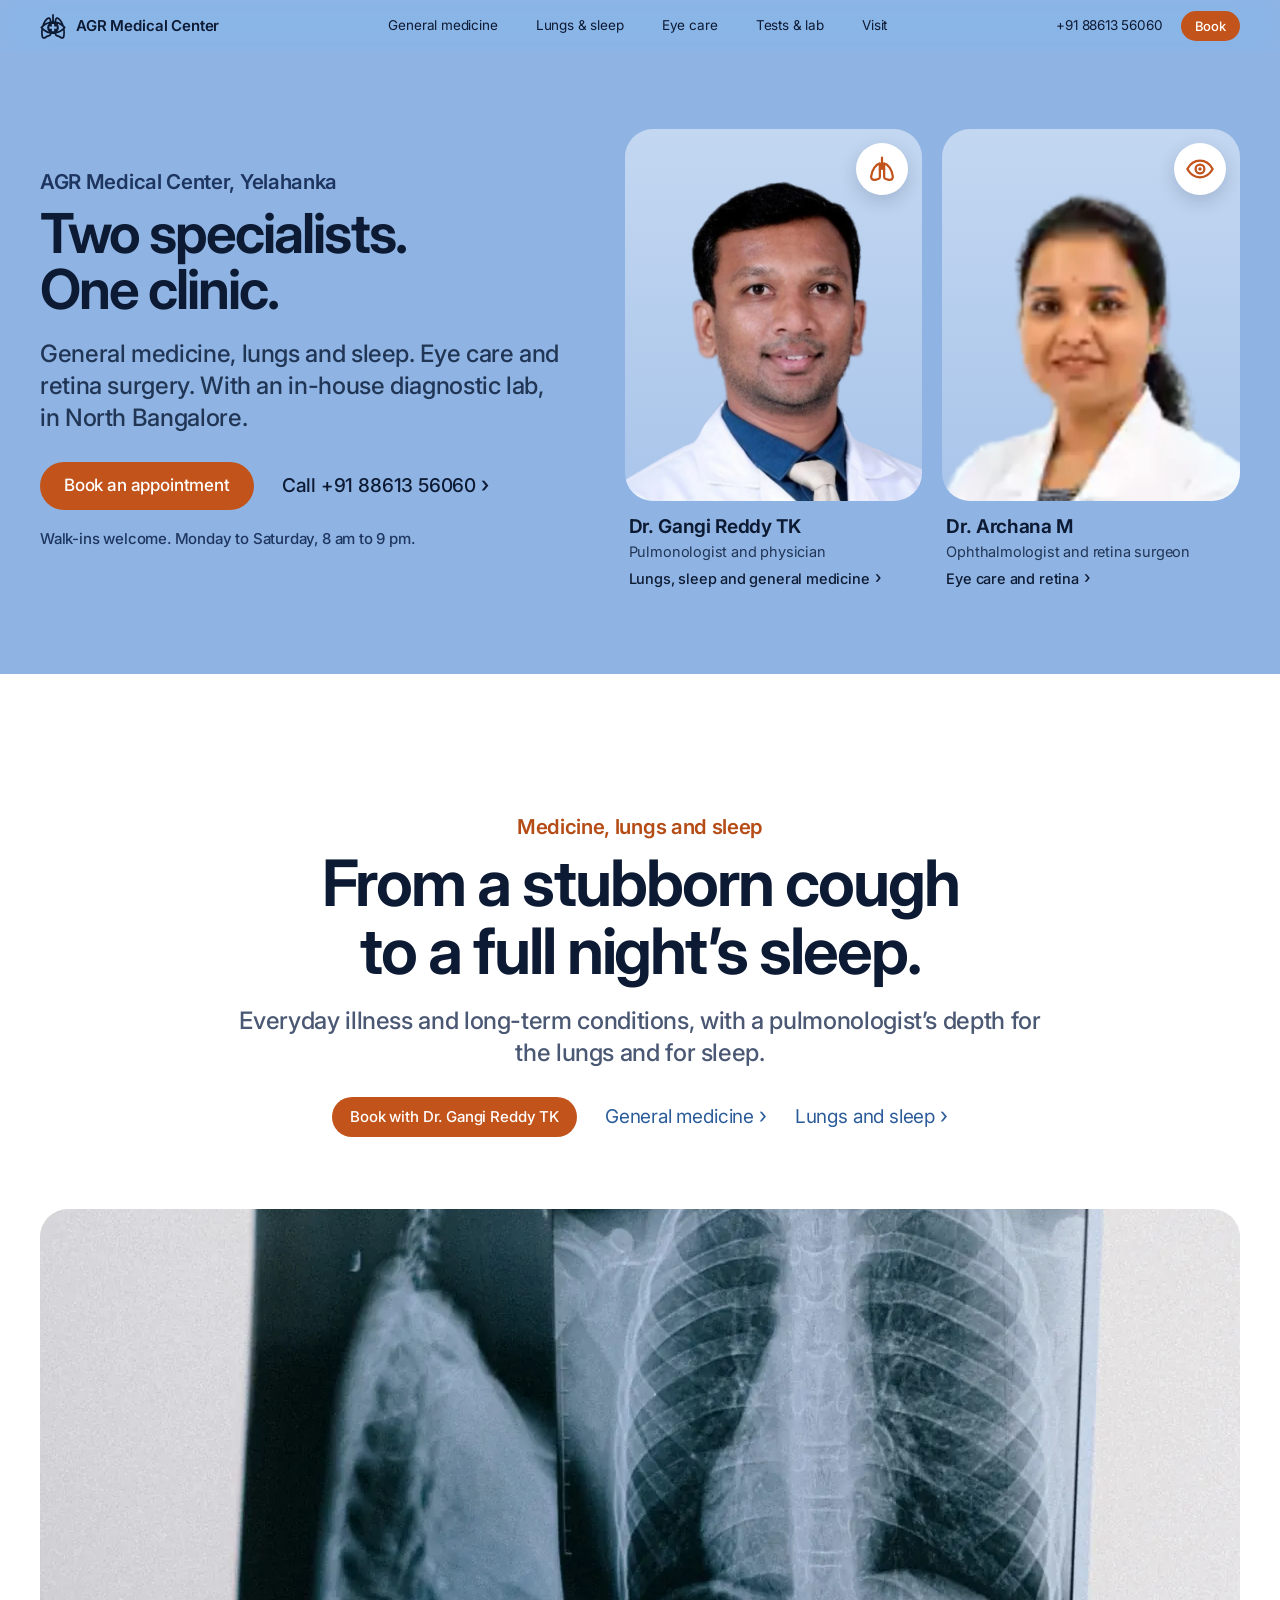
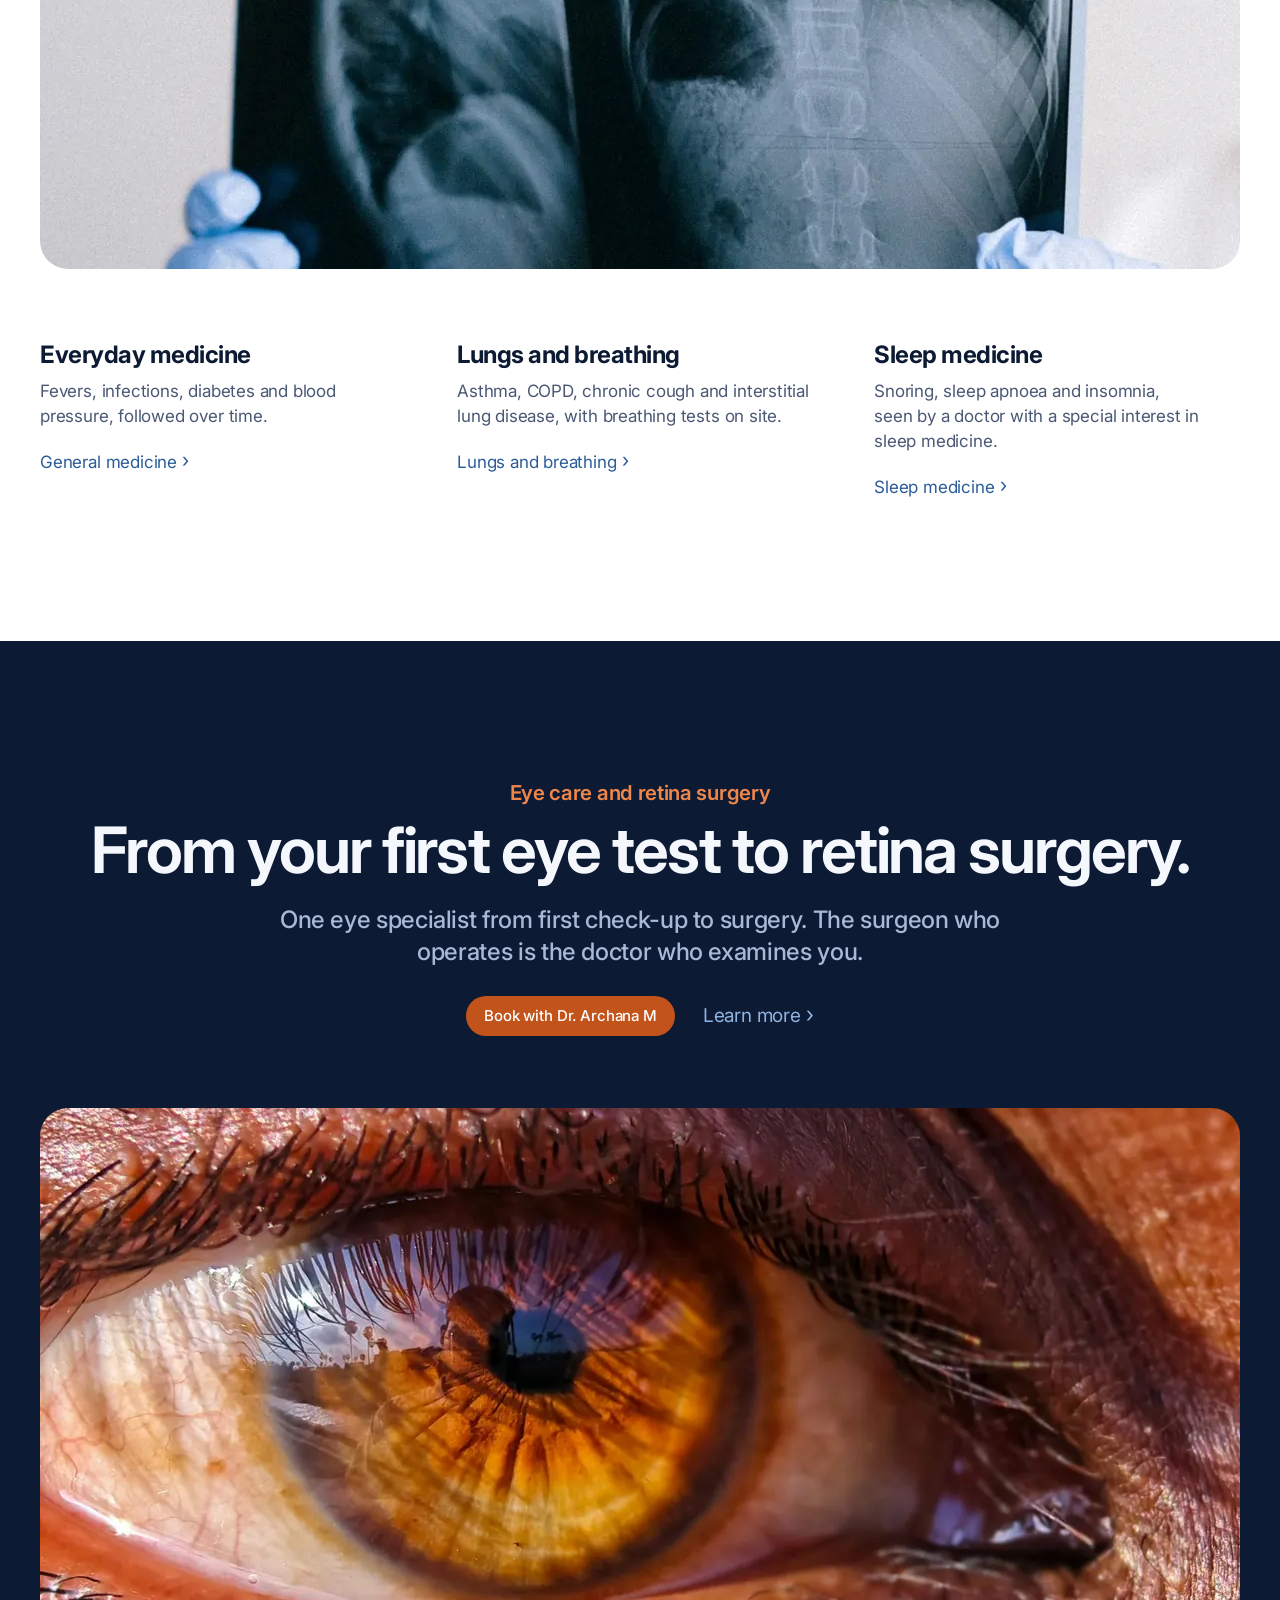
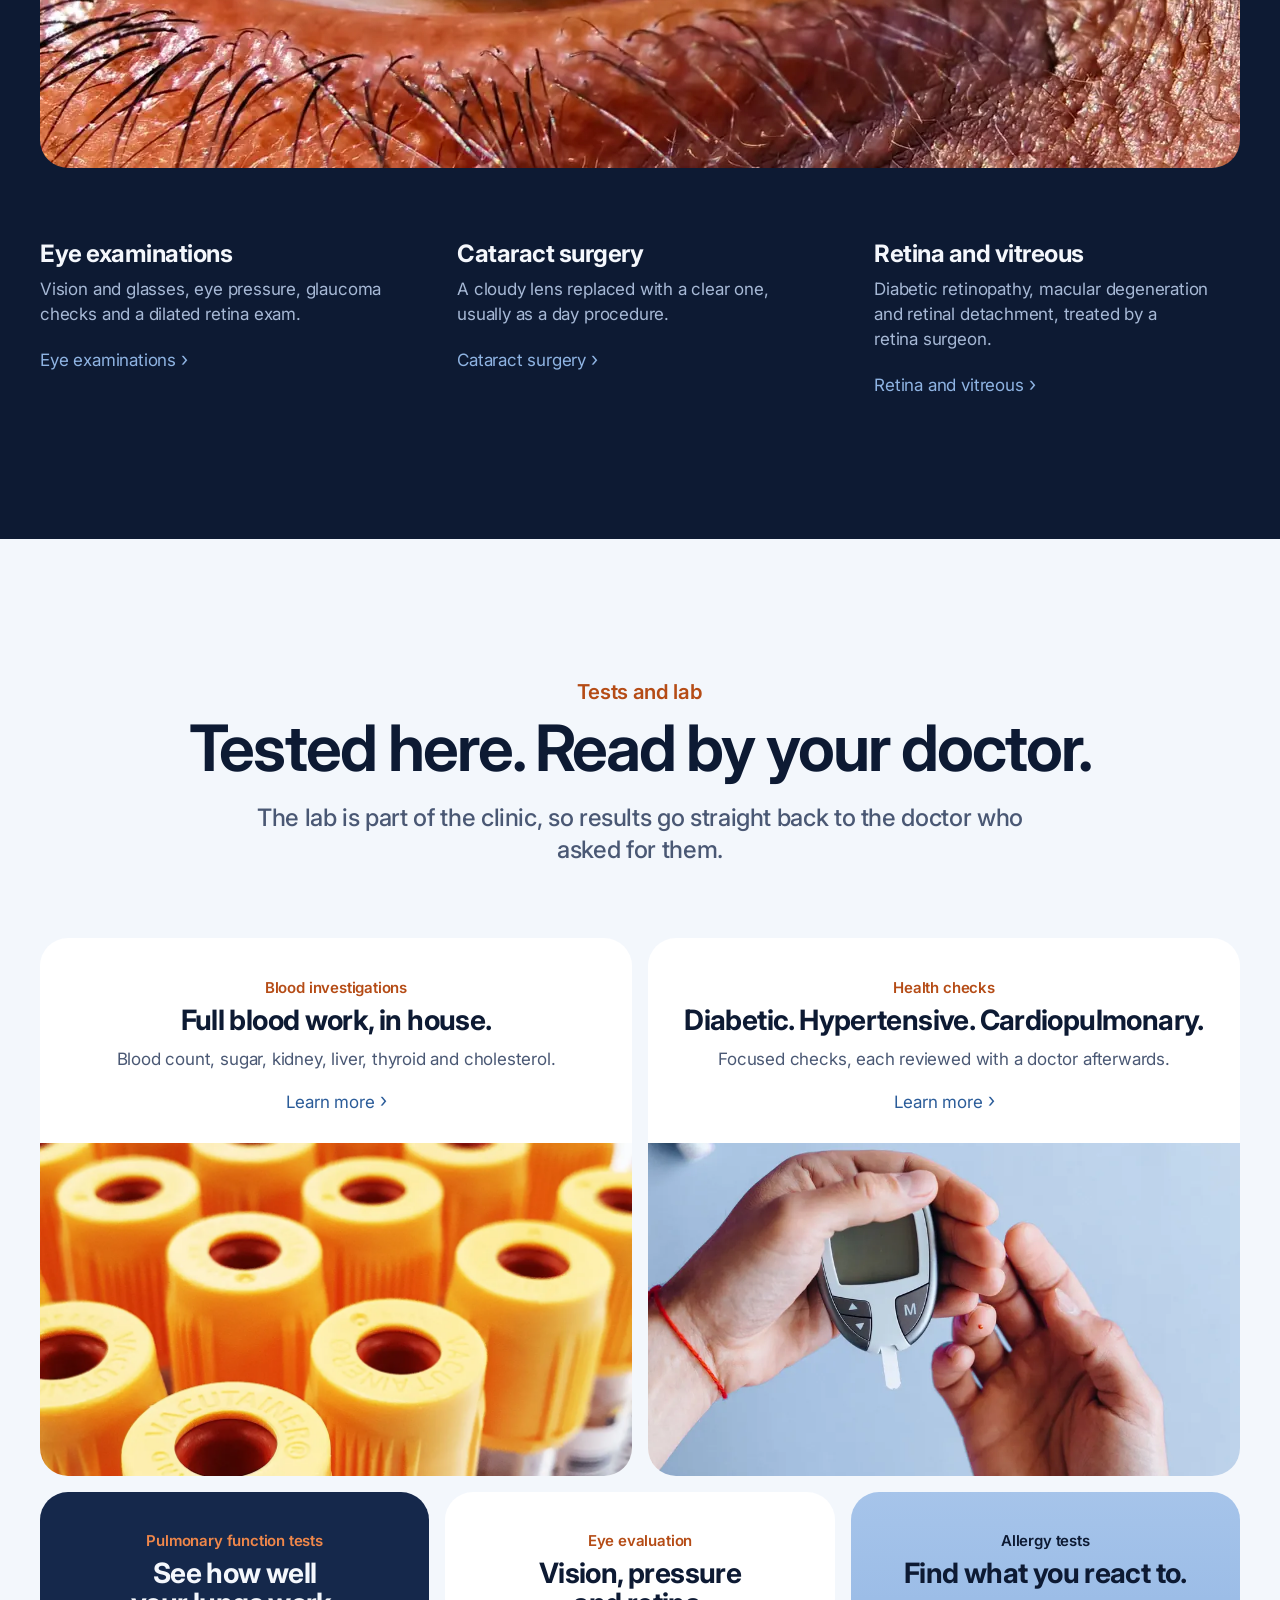
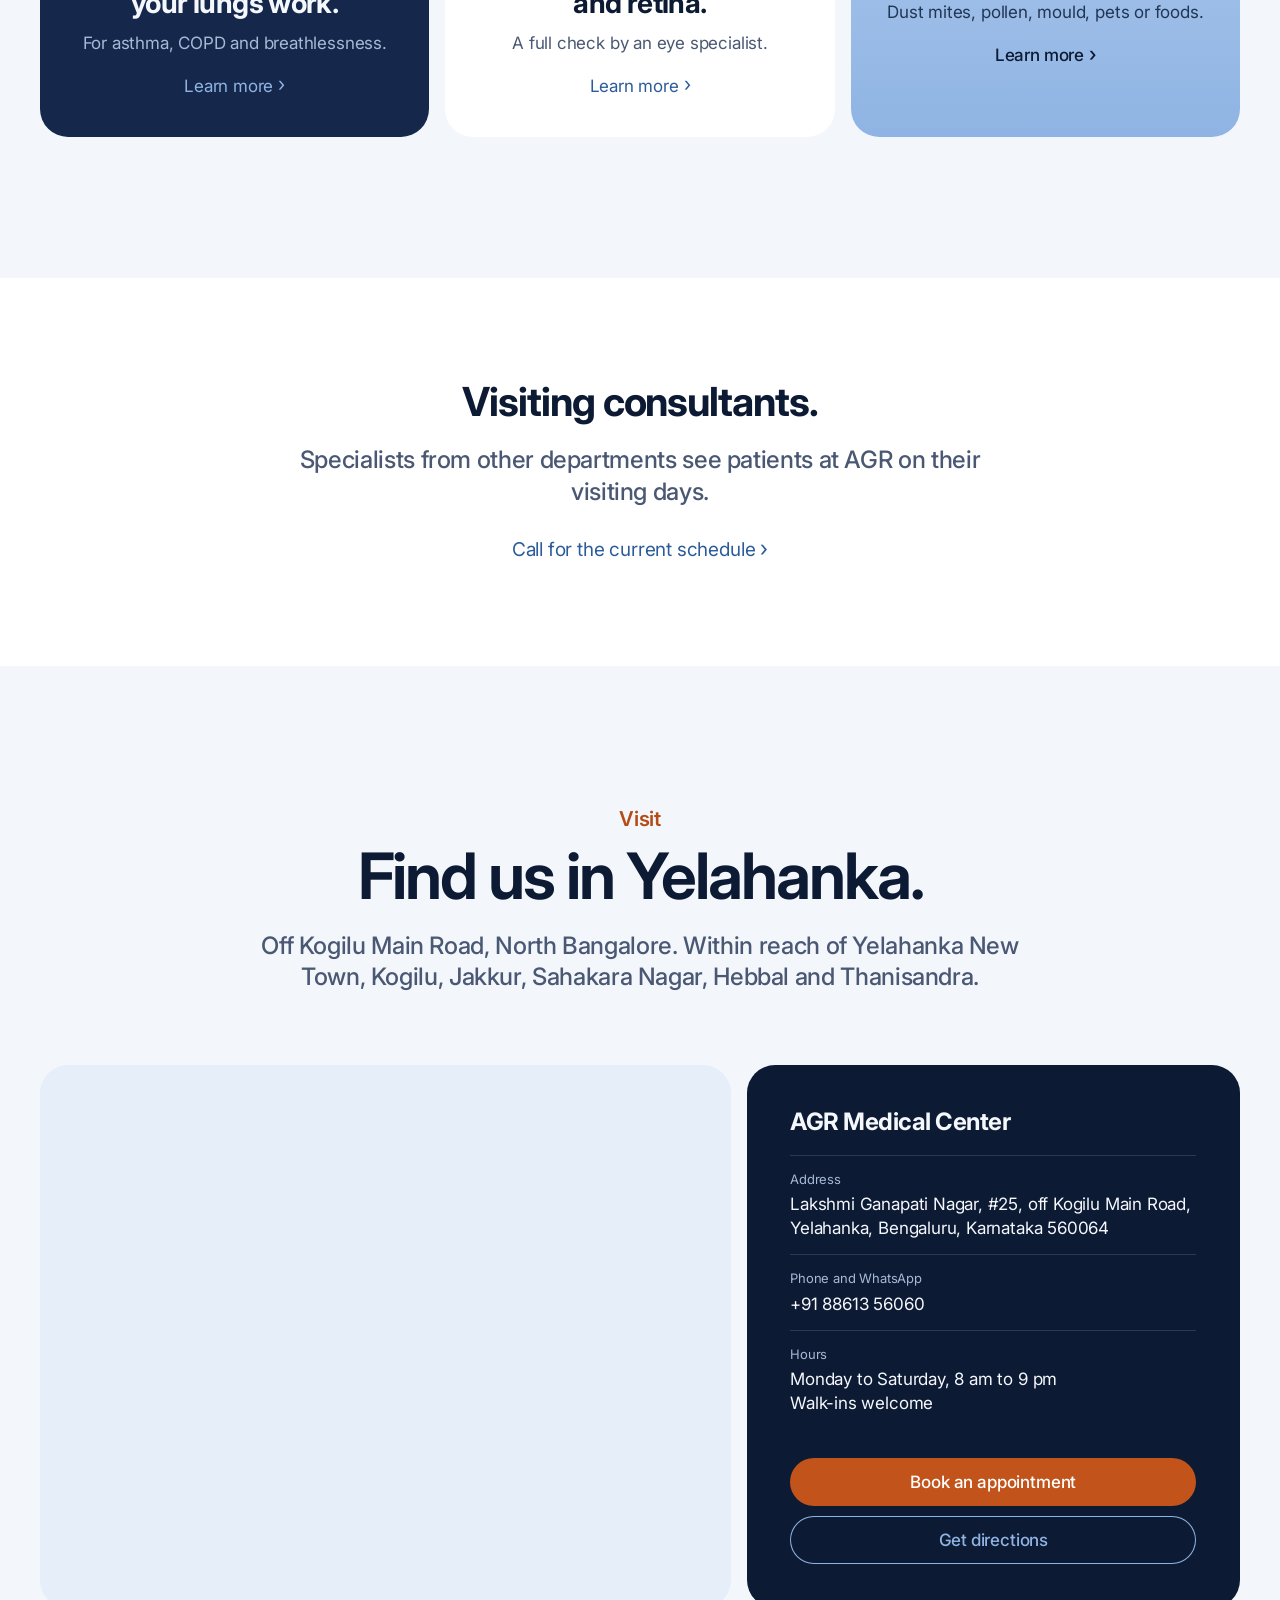
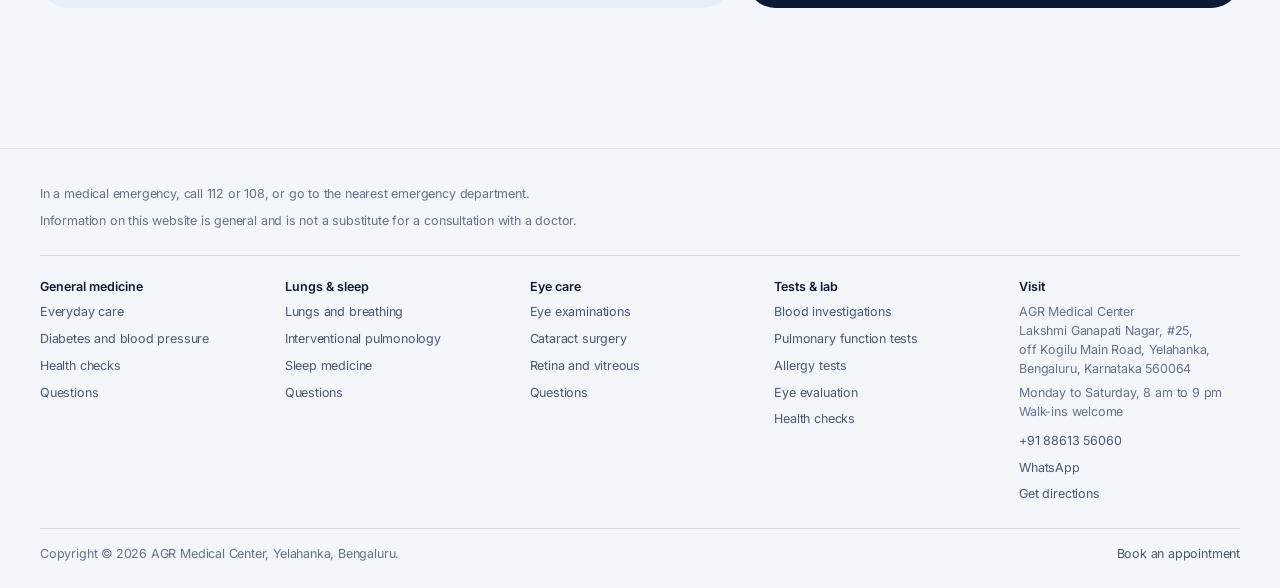
==== commit b01f475c: "Add opening hours and walk-ins welcome - Hours: Monday to Saturday, 8 am to 9 pm, on the home and vi" ====
--- a/index.html
+++ b/index.html
@@ -34,6 +34,8 @@
         "image": "assets/img/og-image.jpg",
         "logo": "assets/img/agr-logo-512.png",
         "telephone": "+91-88613-56060",
+        "isAcceptingNewPatients": true,
+    "openingHoursSpecification": [{"@type": "OpeningHoursSpecification", "dayOfWeek": ["Monday", "Tuesday", "Wednesday", "Thursday", "Friday", "Saturday"], "opens": "08:00", "closes": "21:00"}],
         "priceRange": "₹₹",
         "address": {
           "@type": "PostalAddress",
@@ -135,6 +137,7 @@
           <a class="btn" href="visit.html#book">Book an appointment</a>
           <a class="more" href="tel:+918861356060">Call +91 88613 56060</a>
         </div>
+        <p class="hero-note">Walk-ins welcome. Monday to Saturday, 8&nbsp;am to 9&nbsp;pm.</p>
       </div>
       <div class="hero-docs">
         <a class="doc-card" href="lungs-sleep.html">
@@ -306,7 +309,7 @@
           <dl>
             <div><dt>Address</dt><dd>Lakshmi Ganapati Nagar, #25, off Kogilu Main Road, Yelahanka, Bengaluru, Karnataka 560064</dd></div>
             <div><dt>Phone and WhatsApp</dt><dd><a href="tel:+918861356060">+91 88613 56060</a></dd></div>
-            <div><dt>Hours</dt><dd><span class="placeholder">[Opening hours]</span></dd></div>
+            <div><dt>Hours</dt><dd>Monday to Saturday, 8&nbsp;am to 9&nbsp;pm<br>Walk-ins welcome</dd></div>
           </dl>
           <div class="place__actions">
             <a class="btn" href="visit.html#book">Book an appointment</a>
@@ -367,6 +370,7 @@
       <div>
         <h2>Visit</h2>
         <address>AGR Medical Center<br>Lakshmi Ganapati Nagar, #25,<br>off Kogilu Main Road, Yelahanka,<br>Bengaluru, Karnataka 560064</address>
+        <p class="footer__hours">Monday to Saturday, 8&nbsp;am to 9&nbsp;pm<br>Walk-ins welcome</p>
         <ul class="footer__contact">
           <li><a href="tel:+918861356060">+91 88613 56060</a></li>
           <li><a href="https://wa.me/918861356060">WhatsApp</a></li>
--- a/assets/css/site.css
+++ b/assets/css/site.css
@@ -692,6 +692,13 @@
   justify-content: flex-start;
 }
 
+.hero-note {
+  margin-top: 18px;
+  font-size: 15px;
+  font-weight: 500;
+  color: #1e355f;
+}
+
 .hero-docs {
   display: grid;
   grid-template-columns: repeat(2, minmax(0, 1fr));
@@ -1766,6 +1773,10 @@
   font-style: normal;
 }
 
+.footer__hours {
+  margin: 6px 0 0;
+}
+
 .footer .footer__contact {
   margin-top: 10px;
 }
